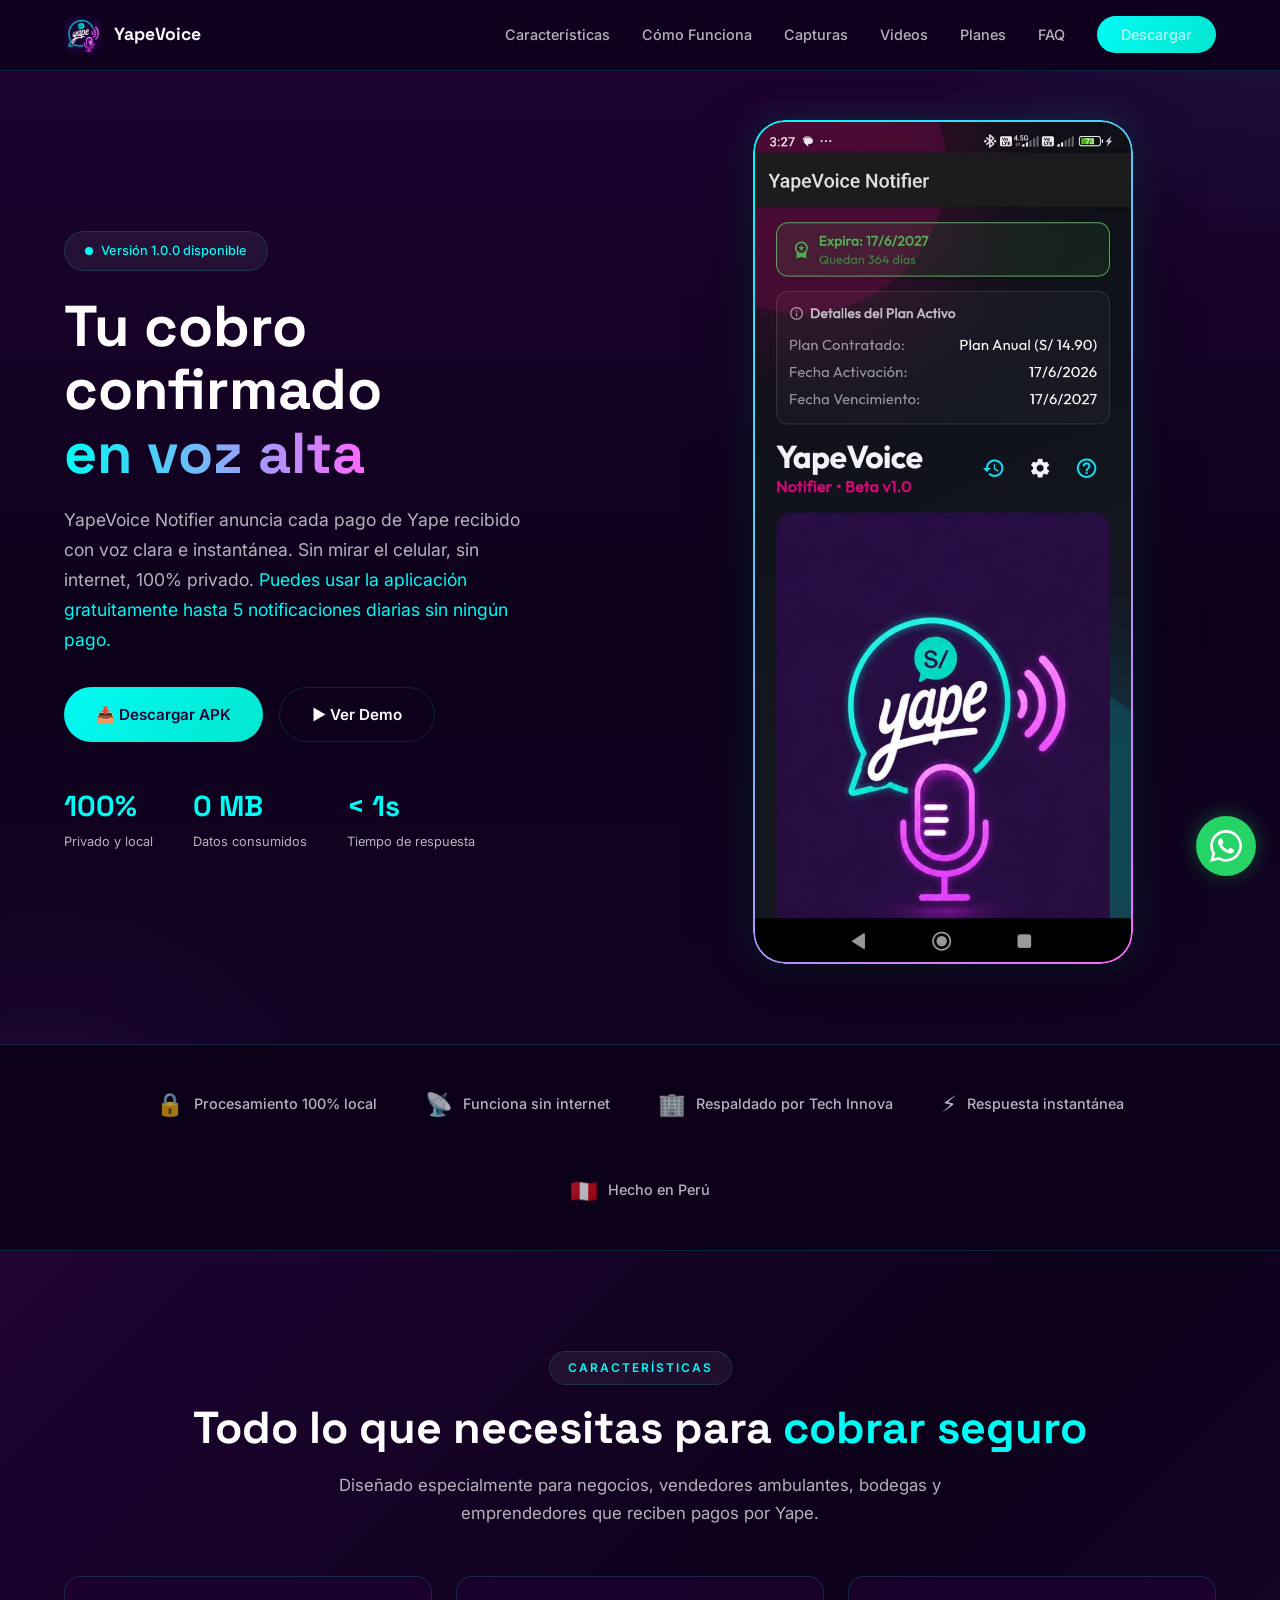
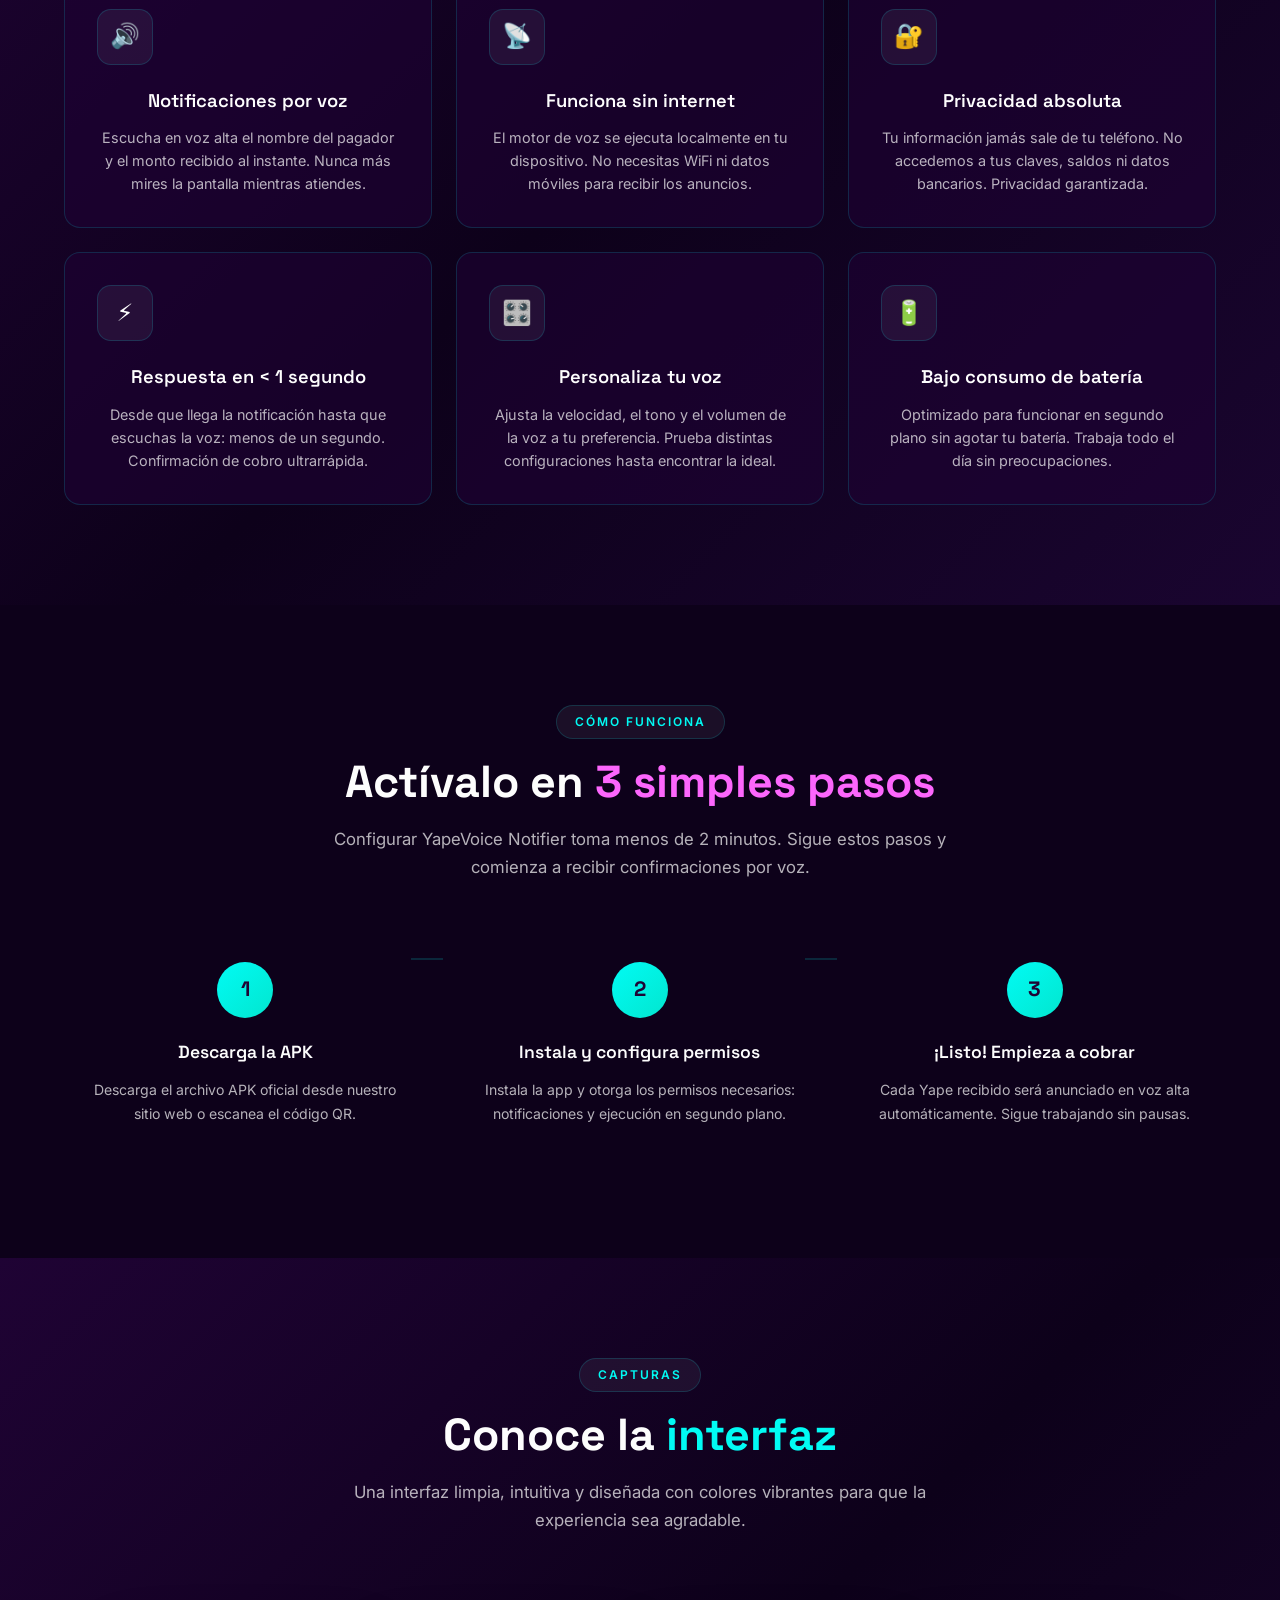
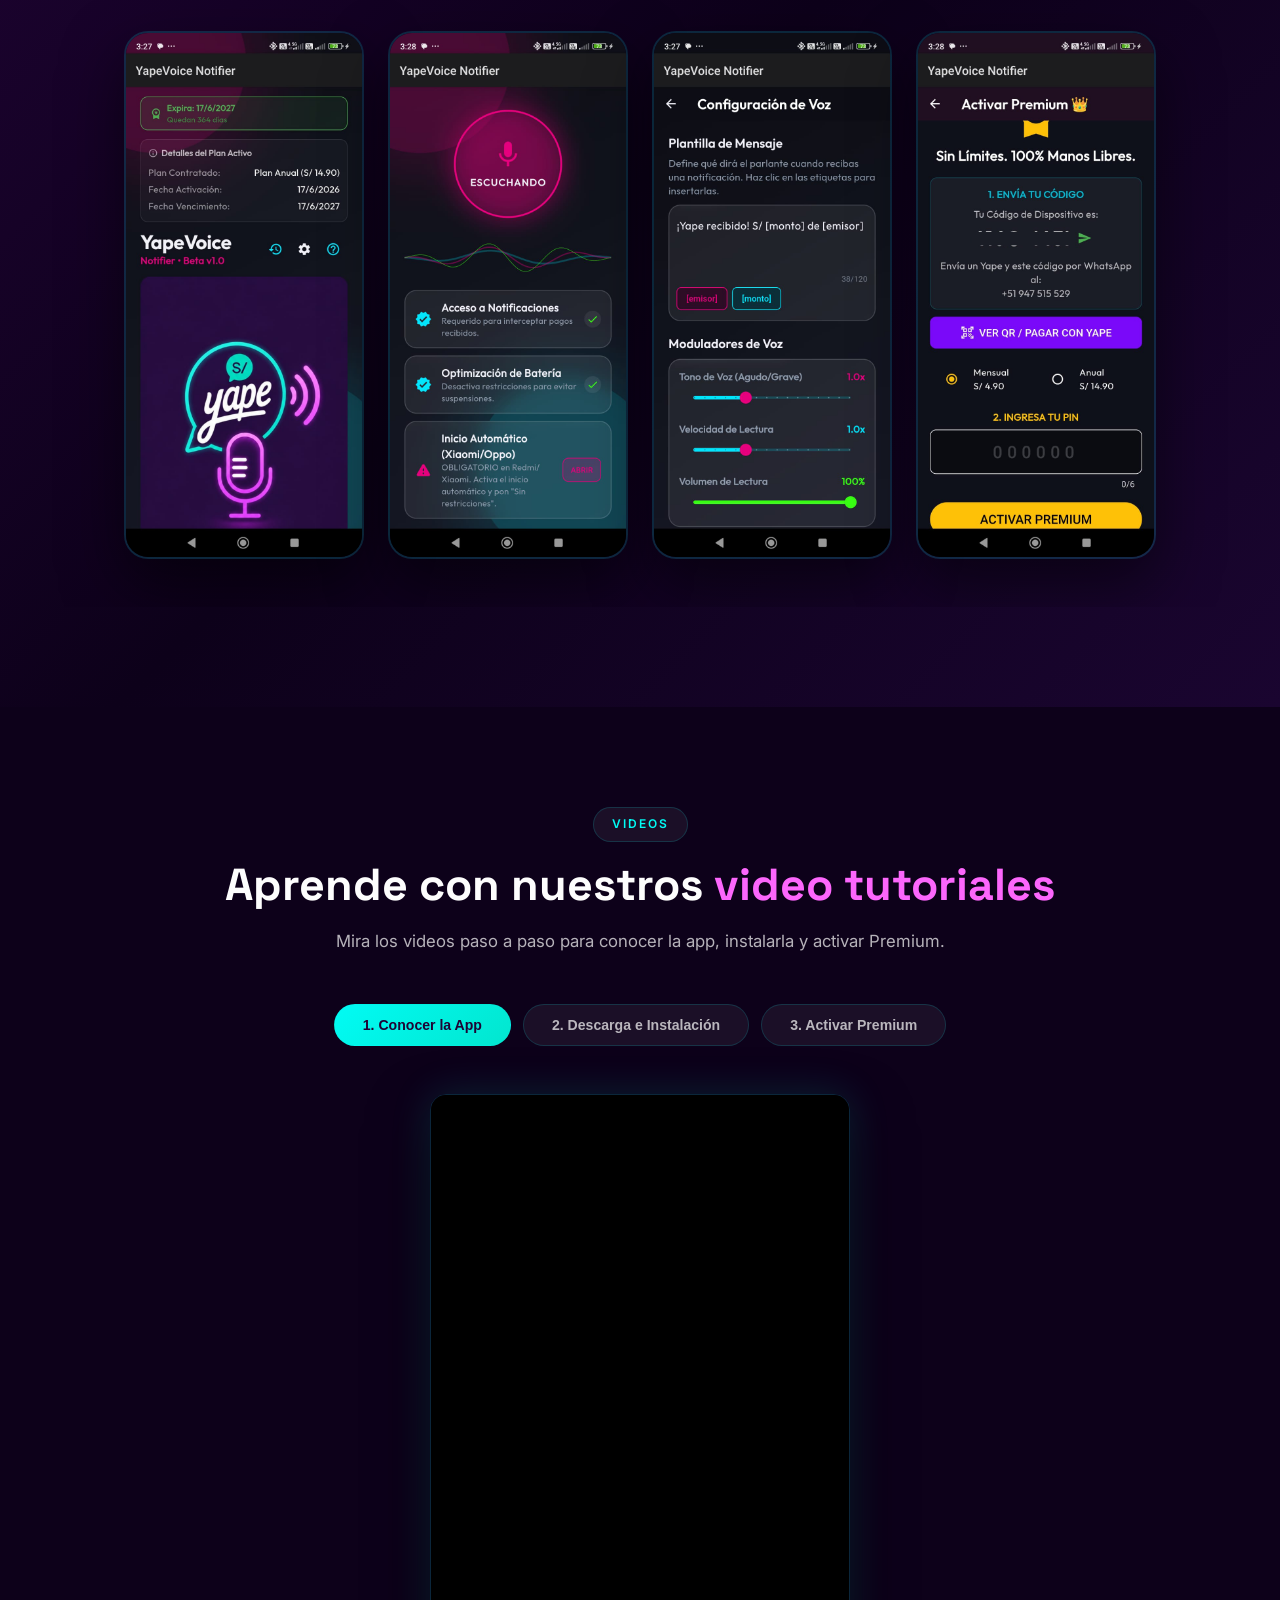
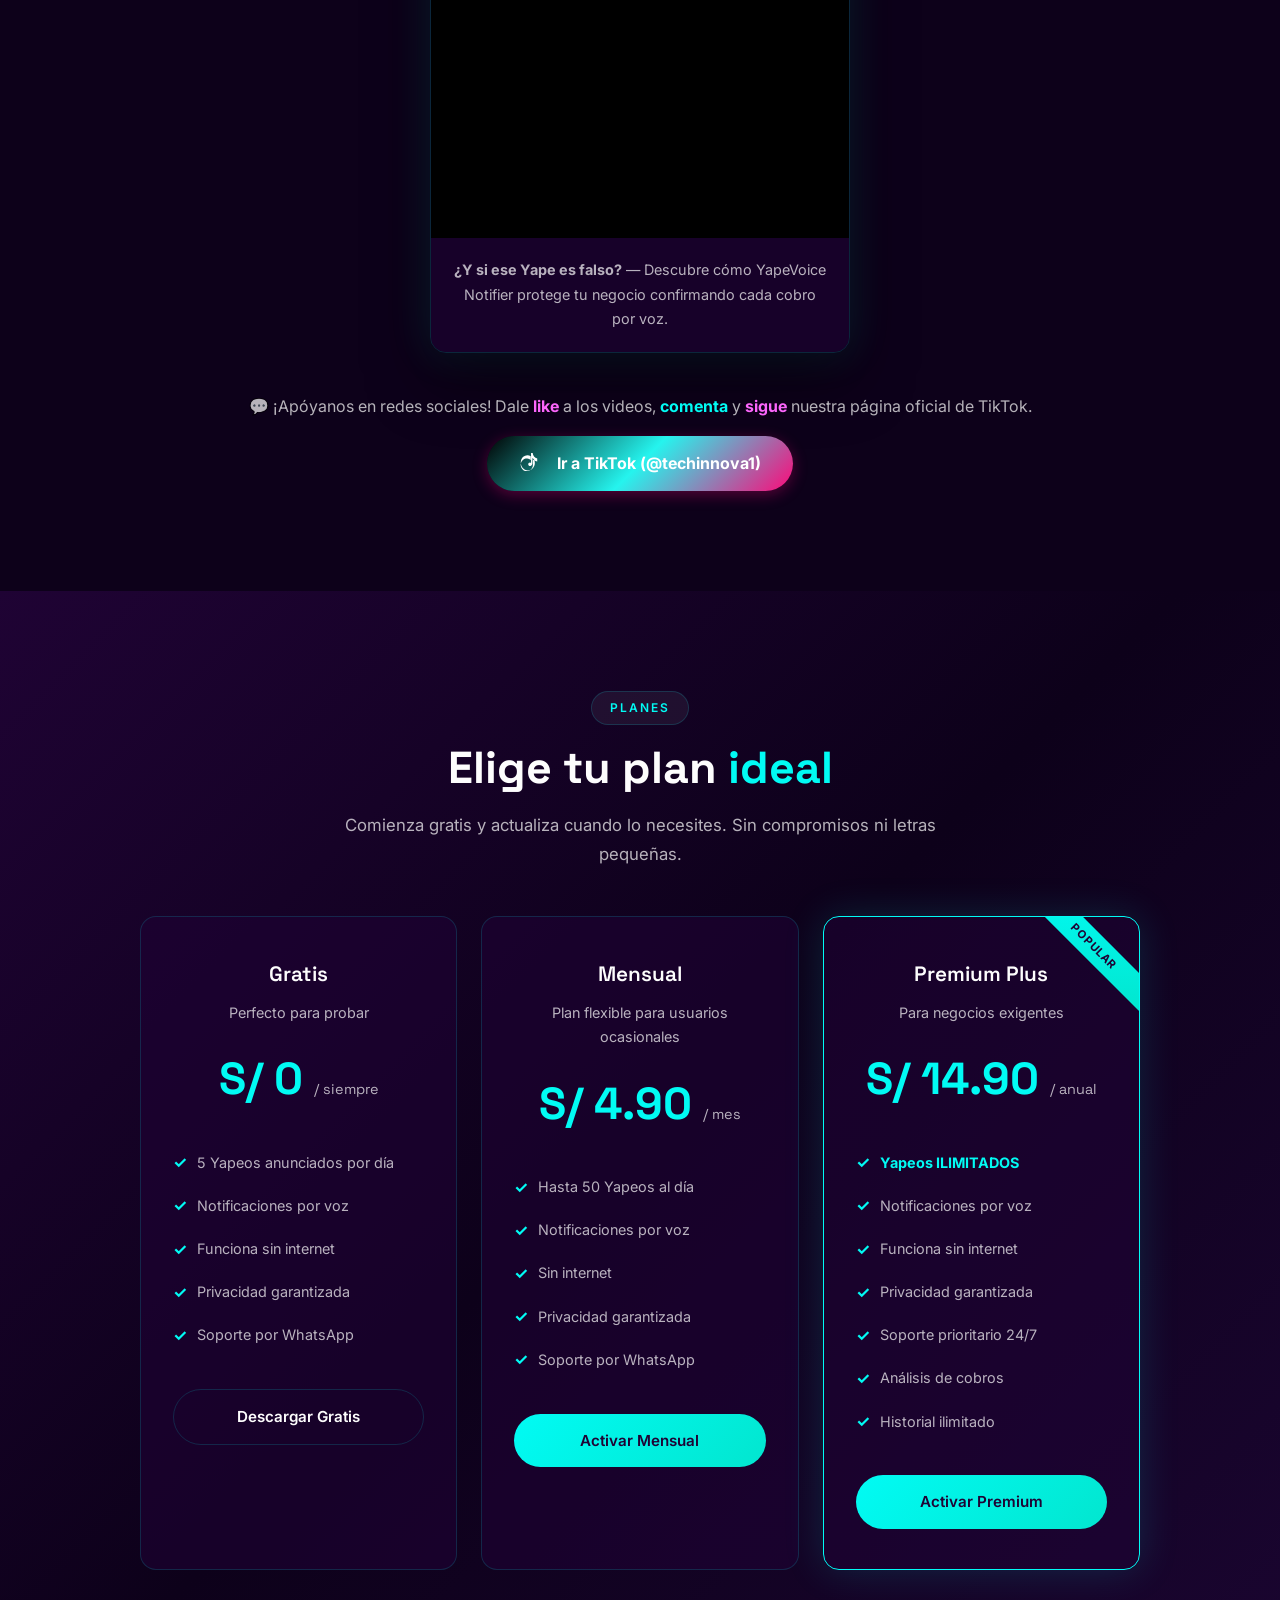
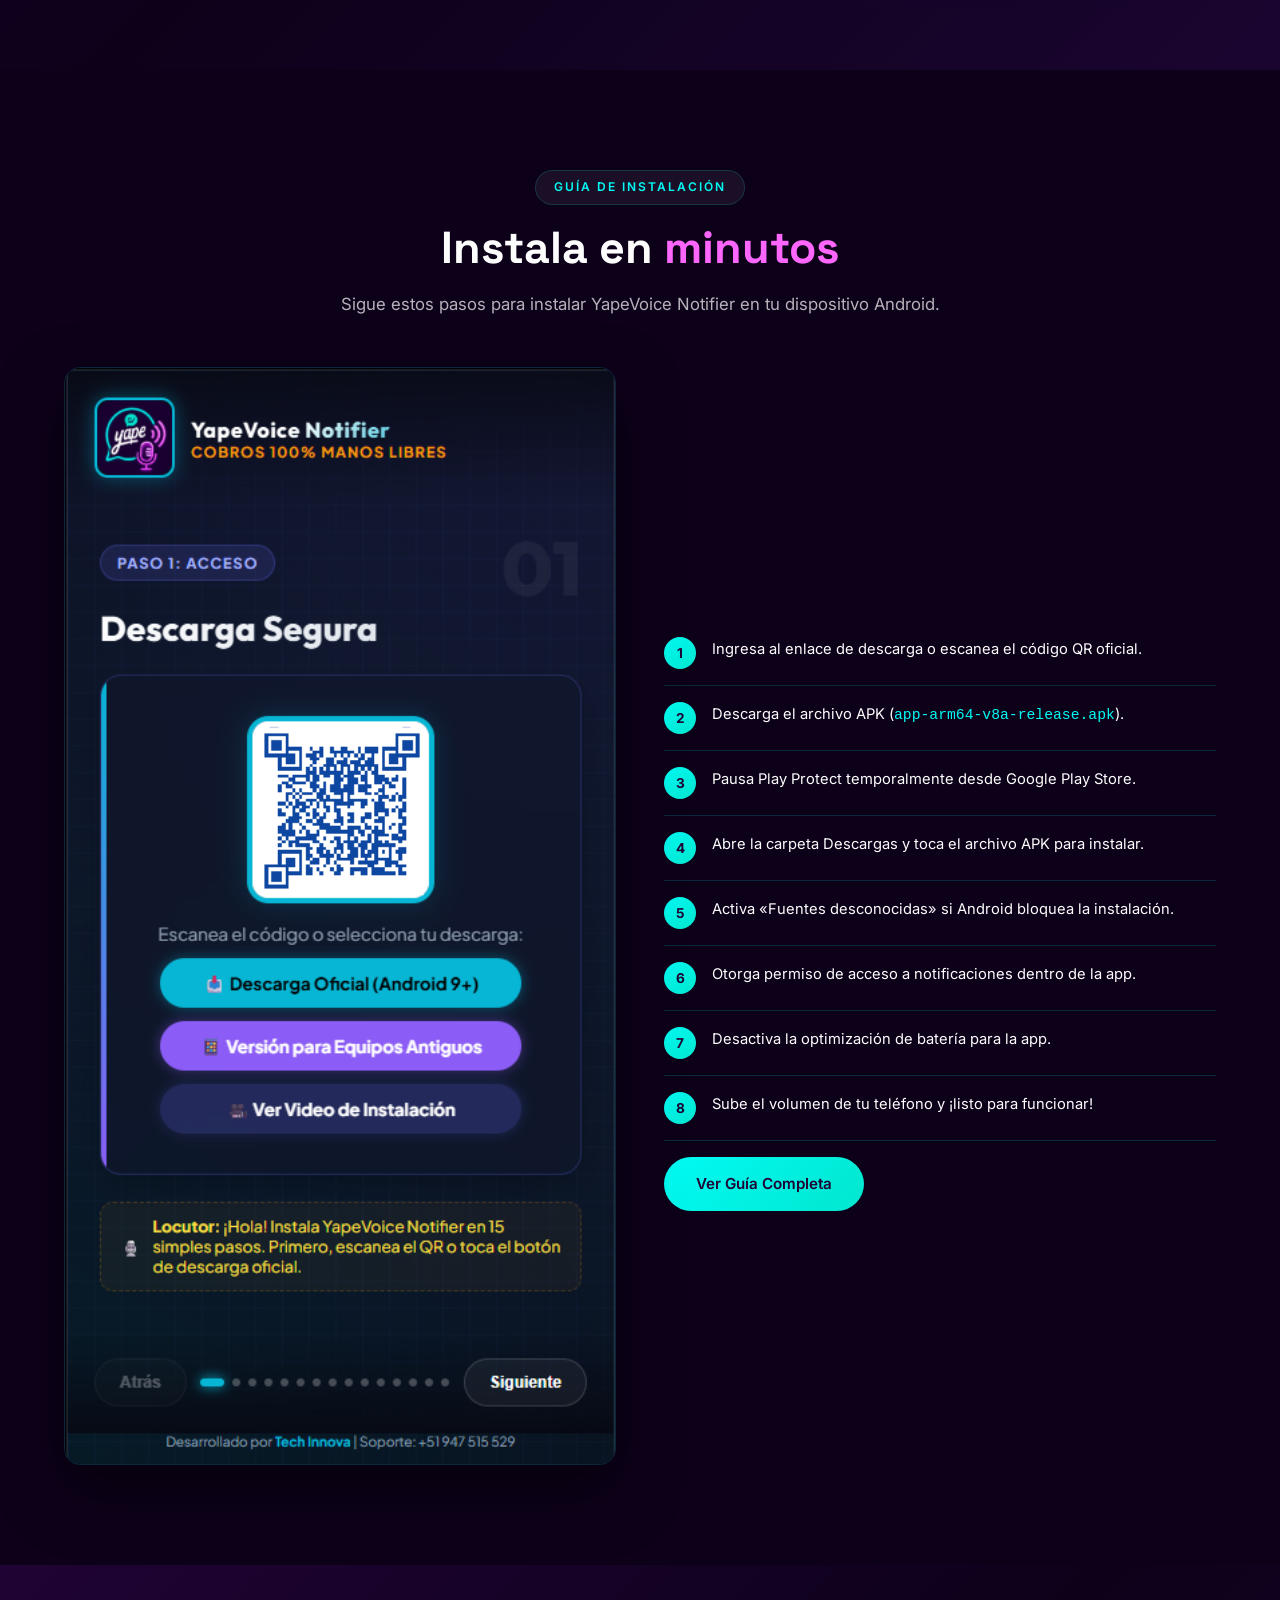
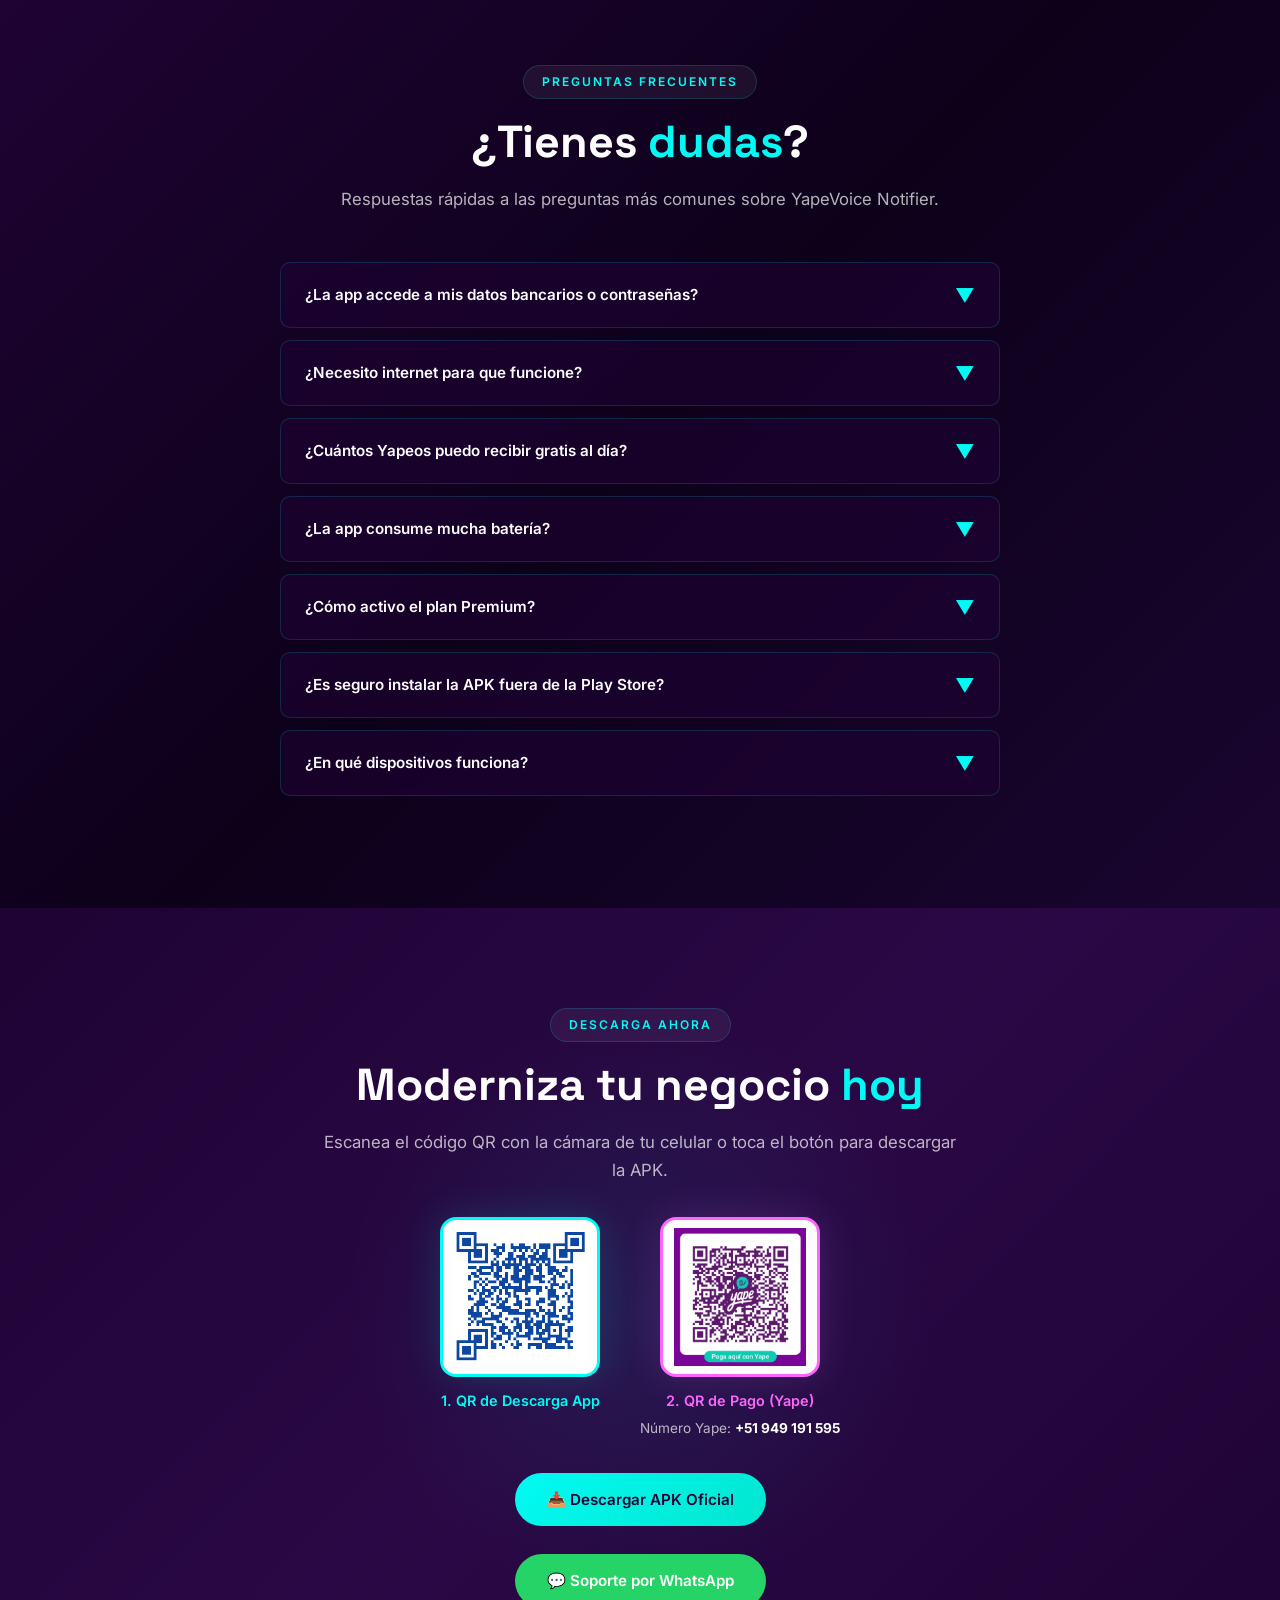
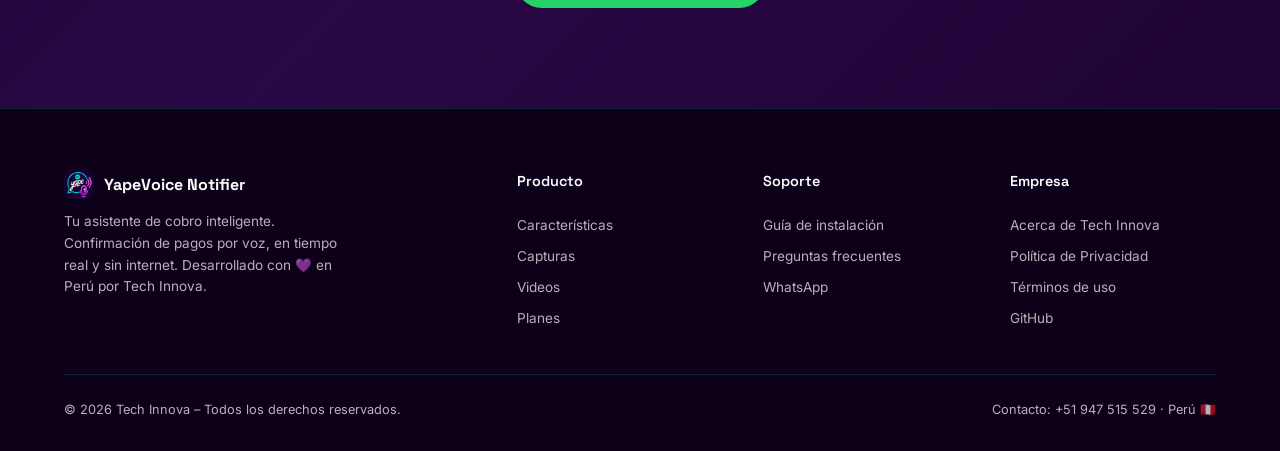
==== index.html @ ea793fe3 "Add files via upload" ====
<!DOCTYPE html>
<html lang="es">
<head>
    <meta charset="UTF-8">
    <meta name="viewport" content="width=device-width, initial-scale=1.0">
    <title>YapeVoice Notifier – Tu asistente de cobro inteligente | Tech Innova</title>
    <meta name="description" content="YapeVoice Notifier avisa cada pago recibido por Yape en voz alta y en tiempo real. Sin internet, 100% privado. Descarga la app ahora.">
    <meta name="keywords" content="YapeVoice, Yape, notificador, pagos, voz, cobro, negocio, Perú, Tech Innova">
    <meta name="author" content="Tech Innova">

    <!-- Open Graph -->
    <meta property="og:title" content="YapeVoice Notifier – Cobros confirmados por voz">
    <meta property="og:description" content="Escucha cada pago de Yape en voz alta. Sin internet, privado y seguro.">
    <meta property="og:image" content="assets/cover.png">
    <meta property="og:type" content="website">
    <meta property="og:url" content="https://techinnovareg-lgtm.github.io/YapeVoice-app/">

    <!-- Twitter Card -->
    <meta name="twitter:card" content="summary_large_image">
    <meta name="twitter:title" content="YapeVoice Notifier">
    <meta name="twitter:description" content="Escucha cada pago de Yape en voz alta.">
    <meta name="twitter:image" content="assets/cover.png">

    <!-- Favicon -->
    <link rel="icon" type="image/png" href="assets/logo.png">

    <!-- Google Fonts -->
    <link rel="preconnect" href="https://fonts.googleapis.com">
    <link rel="preconnect" href="https://fonts.gstatic.com" crossorigin>
    <link href="https://fonts.googleapis.com/css2?family=Inter:wght@300;400;500;600;700;800;900&family=Space+Grotesk:wght@400;500;600;700&display=swap" rel="stylesheet">

    <style>
        /* ══════════════════════════════════════════════════════════════
           DESIGN SYSTEM – YapeVoice Notifier Landing
           Palette: #1f0334 · #01fbf4 · #fc66fc · #02e6cf · #fdfdfd
           ══════════════════════════════════════════════════════════════ */
        *,*::before,*::after{box-sizing:border-box;margin:0;padding:0}

        :root {
            --deep-purple: #1f0334;
            --cyan: #01fbf4;
            --magenta: #fc66fc;
            --teal: #02e6cf;
            --white: #fdfdfd;
            --dark-surface: #0d011a;
            --card-bg: rgba(31, 3, 52, 0.6);
            --glass: rgba(255,255,255,0.06);
            --glass-border: rgba(1,251,244,0.15);
            --text-secondary: rgba(253,253,253,0.7);
            --gradient-main: linear-gradient(135deg, #1f0334 0%, #0d011a 50%, #1a0530 100%);
            --gradient-accent: linear-gradient(135deg, #01fbf4, #02e6cf);
            --gradient-magenta: linear-gradient(135deg, #fc66fc, #d44edb);
            --gradient-hero: linear-gradient(180deg, #1f0334 0%, #0d011a 60%, #130225 100%);
            --radius: 16px;
            --radius-sm: 10px;
            --radius-xs: 6px;
            --shadow-xl: 0 25px 60px rgba(0,0,0,0.5);
            --shadow-glow-cyan: 0 0 40px rgba(1,251,244,0.15);
            --shadow-glow-magenta: 0 0 40px rgba(252,102,252,0.15);
            --transition: 0.35s cubic-bezier(0.4, 0, 0.2, 1);
        }

        html{scroll-behavior:smooth;font-size:16px}
        body{
            font-family:'Inter',system-ui,-apple-system,sans-serif;
            background:var(--deep-purple);
            color:var(--white);
            line-height:1.7;
            overflow-x:hidden;
            -webkit-font-smoothing:antialiased;
        }

        /* ── Utilities ─────────────────────────────────────────────── */
        .container{max-width:1200px;margin:0 auto;padding:0 24px}
        .section-badge{
            display:inline-block;font-size:0.75rem;font-weight:600;
            text-transform:uppercase;letter-spacing:2px;
            padding:6px 18px;border-radius:100px;
            background:var(--glass);border:1px solid var(--glass-border);
            color:var(--cyan);margin-bottom:16px;
        }
        .section-title{
            font-family:'Space Grotesk',sans-serif;
            font-size:clamp(1.8rem,4vw,2.8rem);font-weight:700;
            line-height:1.2;margin-bottom:16px;
        }
        .section-subtitle{
            font-size:1.05rem;color:var(--text-secondary);
            max-width:640px;margin:0 auto 48px;line-height:1.7;
        }
        .highlight-cyan{color:var(--cyan)}
        .highlight-magenta{color:var(--magenta)}
        .text-center{text-align:center}

        /* ── Animations ────────────────────────────────────────────── */
        @keyframes float{0%,100%{transform:translateY(0)}50%{transform:translateY(-12px)}}
        @keyframes pulse-glow{0%,100%{box-shadow:0 0 20px rgba(1,251,244,0.2)}50%{box-shadow:0 0 40px rgba(1,251,244,0.4)}}
        @keyframes gradient-shift{0%{background-position:0% 50%}50%{background-position:100% 50%}100%{background-position:0% 50%}}
        @keyframes fade-up{from{opacity:0;transform:translateY(30px)}to{opacity:1;transform:translateY(0)}}
        @keyframes slide-in-left{from{opacity:0;transform:translateX(-40px)}to{opacity:1;transform:translateX(0)}}
        @keyframes slide-in-right{from{opacity:0;transform:translateX(40px)}to{opacity:1;transform:translateX(0)}}
        @keyframes scale-in{from{opacity:0;transform:scale(0.9)}to{opacity:1;transform:scale(1)}}
        @keyframes shimmer{0%{background-position:-200% 0}100%{background-position:200% 0}}

        .animate-on-scroll{opacity:0;transform:translateY(30px);transition:opacity 0.7s ease,transform 0.7s ease}
        .animate-on-scroll.visible{opacity:1;transform:translateY(0)}

        /* ── Navigation ────────────────────────────────────────────── */
        .navbar{
            position:fixed;top:0;left:0;right:0;z-index:1000;
            padding:16px 0;
            background:rgba(13,1,26,0.85);
            backdrop-filter:blur(20px);-webkit-backdrop-filter:blur(20px);
            border-bottom:1px solid var(--glass-border);
            transition:var(--transition);
        }
        .navbar.scrolled{padding:10px 0;background:rgba(13,1,26,0.95)}
        .navbar .container{display:flex;align-items:center;justify-content:space-between}
        .nav-brand{display:flex;align-items:center;gap:12px;text-decoration:none;color:var(--white)}
        .nav-brand img{width:38px;height:38px;border-radius:10px}
        .nav-brand span{font-family:'Space Grotesk',sans-serif;font-weight:700;font-size:1.1rem}
        .nav-links{display:flex;gap:32px;align-items:center;list-style:none}
        .nav-links a{
            color:var(--text-secondary);text-decoration:none;font-size:0.9rem;font-weight:500;
            transition:var(--transition);position:relative;
        }
        .nav-links a::after{
            content:'';position:absolute;bottom:-4px;left:0;width:0;height:2px;
            background:var(--gradient-accent);transition:var(--transition);border-radius:2px;
        }
        .nav-links a:hover{color:var(--white)}
        .nav-links a:hover::after{width:100%}
        .nav-cta{
            padding:10px 24px;border-radius:100px;font-size:0.85rem;font-weight:600;
            text-decoration:none;color:var(--deep-purple);
            background:var(--gradient-accent);
            transition:var(--transition);border:none;cursor:pointer;
        }
        .nav-cta:hover{transform:translateY(-2px);box-shadow:var(--shadow-glow-cyan)}

        /* Mobile nav */
        .nav-toggle{display:none;background:none;border:none;color:var(--white);cursor:pointer;font-size:1.5rem;padding:4px}
        @media(max-width:768px){
            .nav-links{
                display:none;flex-direction:column;position:absolute;
                top:100%;left:0;right:0;background:rgba(13,1,26,0.98);
                padding:24px;gap:20px;border-bottom:1px solid var(--glass-border);
            }
            .nav-links.active{display:flex}
            .nav-toggle{display:block}
        }

        /* ── HERO ──────────────────────────────────────────────────── */
        .hero{
            min-height:100vh;display:flex;align-items:center;
            padding:120px 0 80px;
            background:var(--gradient-hero);
            position:relative;overflow:hidden;
        }
        .hero::before{
            content:'';position:absolute;top:-50%;right:-30%;
            width:800px;height:800px;border-radius:50%;
            background:radial-gradient(circle,rgba(1,251,244,0.08) 0%,transparent 70%);
            pointer-events:none;
        }
        .hero::after{
            content:'';position:absolute;bottom:-40%;left:-20%;
            width:600px;height:600px;border-radius:50%;
            background:radial-gradient(circle,rgba(252,102,252,0.06) 0%,transparent 70%);
            pointer-events:none;
        }
        .hero .container{display:grid;grid-template-columns:1fr 1fr;gap:60px;align-items:center;position:relative;z-index:1}
        .hero-content{animation:slide-in-left 0.8s ease forwards}
        .hero-badge{
            display:inline-flex;align-items:center;gap:8px;
            padding:8px 20px;border-radius:100px;
            background:var(--glass);border:1px solid var(--glass-border);
            font-size:0.8rem;font-weight:500;color:var(--cyan);margin-bottom:24px;
        }
        .hero-badge .dot{width:8px;height:8px;border-radius:50%;background:var(--cyan);animation:pulse-glow 2s infinite}
        .hero h1{
            font-family:'Space Grotesk',sans-serif;
            font-size:clamp(2.2rem,5vw,3.6rem);font-weight:800;line-height:1.1;margin-bottom:20px;
        }
        .hero h1 .gradient-text{
            background:linear-gradient(90deg,var(--cyan),var(--magenta),var(--cyan));
            background-size:200% auto;
            -webkit-background-clip:text;-webkit-text-fill-color:transparent;
            background-clip:text;
            animation:gradient-shift 4s linear infinite;
        }
        .hero-desc{font-size:1.1rem;color:var(--text-secondary);margin-bottom:32px;max-width:480px}
        .hero-actions{display:flex;gap:16px;flex-wrap:wrap;margin-bottom:40px}

        .btn-primary{
            display:inline-flex;align-items:center;gap:10px;
            padding:14px 32px;border-radius:100px;font-size:0.95rem;font-weight:600;
            text-decoration:none;color:var(--deep-purple);
            background:var(--gradient-accent);
            transition:var(--transition);border:none;cursor:pointer;
        }
        .btn-primary:hover{transform:translateY(-3px);box-shadow:var(--shadow-glow-cyan)}
        .btn-secondary{
            display:inline-flex;align-items:center;gap:10px;
            padding:14px 32px;border-radius:100px;font-size:0.95rem;font-weight:600;
            text-decoration:none;color:var(--white);
            background:transparent;border:1px solid var(--glass-border);
            transition:var(--transition);cursor:pointer;
        }
        .btn-secondary:hover{background:var(--glass);border-color:var(--cyan);transform:translateY(-3px)}

        .hero-stats{display:flex;gap:40px}
        .stat{text-align:left}
        .stat-number{font-family:'Space Grotesk',sans-serif;font-size:1.8rem;font-weight:700;color:var(--cyan)}
        .stat-label{font-size:0.8rem;color:var(--text-secondary)}

        .hero-visual{position:relative;animation:slide-in-right 0.8s ease forwards}
        .hero-phone{
            width:100%;max-width:380px;margin:0 auto;position:relative;
            border-radius:32px;overflow:hidden;
            box-shadow:var(--shadow-xl),var(--shadow-glow-cyan);
            animation:float 6s ease-in-out infinite;
        }
        .hero-phone img{width:100%;display:block;border-radius:32px}
        .hero-phone::before{
            content:'';position:absolute;inset:0;
            border-radius:32px;padding:2px;
            background:linear-gradient(135deg,var(--cyan),var(--magenta));
            -webkit-mask:linear-gradient(#fff 0 0) content-box,linear-gradient(#fff 0 0);
            mask:linear-gradient(#fff 0 0) content-box,linear-gradient(#fff 0 0);
            -webkit-mask-composite:xor;mask-composite:exclude;
        }

        @media(max-width:768px){
            .hero .container{grid-template-columns:1fr;text-align:center}
            .hero-desc{margin:0 auto 32px}
            .hero-actions{justify-content:center}
            .hero-stats{justify-content:center}
            .hero-phone{max-width:260px}
        }

        /* ── TRUST BAR ─────────────────────────────────────────────── */
        .trust-bar{
            padding:40px 0;
            background:var(--dark-surface);
            border-top:1px solid var(--glass-border);border-bottom:1px solid var(--glass-border);
        }
        .trust-items{display:flex;justify-content:center;gap:48px;flex-wrap:wrap;align-items:center}
        .trust-item{display:flex;align-items:center;gap:10px;color:var(--text-secondary);font-size:0.9rem;font-weight:500}
        .trust-icon{font-size:1.4rem}

        /* ── FEATURES ──────────────────────────────────────────────── */
        .features{padding:100px 0;background:var(--gradient-main)}
        .features-grid{display:grid;grid-template-columns:repeat(auto-fit,minmax(280px,1fr));gap:24px;margin-top:48px}
        .feature-card{
            background:var(--card-bg);
            border:1px solid var(--glass-border);
            border-radius:var(--radius);padding:32px;
            transition:var(--transition);position:relative;overflow:hidden;
        }
        .feature-card::before{
            content:'';position:absolute;top:0;left:0;right:0;height:3px;
            background:var(--gradient-accent);opacity:0;transition:var(--transition);
        }
        .feature-card:hover{transform:translateY(-6px);border-color:rgba(1,251,244,0.3)}
        .feature-card:hover::before{opacity:1}
        .feature-icon{
            width:56px;height:56px;border-radius:14px;
            display:flex;align-items:center;justify-content:center;
            font-size:1.5rem;margin-bottom:20px;
            background:var(--glass);border:1px solid var(--glass-border);
        }
        .feature-card h3{font-family:'Space Grotesk',sans-serif;font-size:1.15rem;font-weight:600;margin-bottom:10px}
        .feature-card p{font-size:0.9rem;color:var(--text-secondary);line-height:1.6}

        /* ── HOW IT WORKS ──────────────────────────────────────────── */
        .how-it-works{padding:100px 0;background:var(--dark-surface)}
        .steps-grid{display:grid;grid-template-columns:repeat(auto-fit,minmax(250px,1fr));gap:32px;margin-top:48px}
        .step-card{text-align:center;padding:32px 24px;position:relative}
        .step-number{
            width:56px;height:56px;border-radius:50%;margin:0 auto 20px;
            display:flex;align-items:center;justify-content:center;
            font-family:'Space Grotesk',sans-serif;font-size:1.3rem;font-weight:700;
            background:var(--gradient-accent);color:var(--deep-purple);
        }
        .step-card h3{font-family:'Space Grotesk',sans-serif;font-size:1.1rem;font-weight:600;margin-bottom:10px}
        .step-card p{font-size:0.88rem;color:var(--text-secondary)}
        .step-connector{
            display:none;position:absolute;top:28px;right:-16px;
            width:32px;height:2px;background:var(--glass-border);
        }
        @media(min-width:769px){.step-connector{display:block}}

        /* ── SCREENSHOTS ───────────────────────────────────────────── */
        .screenshots{padding:100px 0;background:var(--gradient-main);overflow:hidden}
        .screenshots-scroll{
            display:flex;gap:24px;padding:48px 24px;
            overflow-x:auto;scroll-snap-type:x mandatory;
            -webkit-overflow-scrolling:touch;
            scrollbar-width:none;
        }
        .screenshots-scroll::-webkit-scrollbar{display:none}
        .screenshot-item{
            flex:0 0 auto;width:240px;scroll-snap-align:center;
            border-radius:24px;overflow:hidden;
            border:2px solid var(--glass-border);
            transition:var(--transition);
            box-shadow:var(--shadow-xl);
        }
        .screenshot-item:hover{transform:scale(1.05);border-color:var(--cyan)}
        .screenshot-item img{width:100%;display:block}

        /* ── VIDEO SECTION ─────────────────────────────────────────── */
        .videos{padding:100px 0;background:var(--dark-surface)}
        .video-tabs{display:flex;gap:12px;justify-content:center;flex-wrap:wrap;margin-bottom:48px}
        .video-tab{
            padding:12px 28px;border-radius:100px;font-size:0.88rem;font-weight:600;
            background:var(--glass);border:1px solid var(--glass-border);
            color:var(--text-secondary);cursor:pointer;transition:var(--transition);
        }
        .video-tab.active,.video-tab:hover{background:var(--gradient-accent);color:var(--deep-purple);border-color:transparent}
        .video-container{
            max-width:420px;width:100%;margin:0 auto;border-radius:var(--radius);overflow:hidden;
            border:1px solid var(--glass-border);
            box-shadow:var(--shadow-xl),var(--shadow-glow-cyan);
        }
        .video-wrapper{position:relative;padding-bottom:177.78%;height:0;background:#000;overflow:hidden}
        .video-wrapper video,.video-wrapper iframe{position:absolute;top:0;left:0;width:100%;height:100%;border:0;display:block}
        .video-panel{display:none}
        .video-panel.active{display:block}
        .video-caption{text-align:center;padding:20px;background:var(--card-bg);font-size:0.9rem;color:var(--text-secondary)}

        /* ── PRICING ───────────────────────────────────────────────── */
        .pricing{padding:100px 0;background:var(--gradient-main)}
        .pricing-grid{display:grid;grid-template-columns:repeat(auto-fit,minmax(300px,1fr));gap:24px;max-width:800px;margin:0 auto}
        .price-card{
            background:var(--card-bg);border:1px solid var(--glass-border);
            border-radius:var(--radius);padding:40px 32px;text-align:center;
            transition:var(--transition);position:relative;overflow:hidden;
        }
        .price-card.featured{border-color:var(--cyan);box-shadow:var(--shadow-glow-cyan)}
        .price-card.featured::before{
            content:'POPULAR';position:absolute;top:16px;right:-32px;
            padding:4px 48px;font-size:0.7rem;font-weight:700;letter-spacing:1px;
            background:var(--gradient-accent);color:var(--deep-purple);
            transform:rotate(45deg);
        }
        .price-card:hover{transform:translateY(-6px)}
        .price-card h3{font-family:'Space Grotesk',sans-serif;font-size:1.3rem;font-weight:600;margin-bottom:8px}
        .price-tag{font-family:'Space Grotesk',sans-serif;font-size:2.8rem;font-weight:800;color:var(--cyan);margin:16px 0}
        .price-tag small{font-size:0.9rem;font-weight:400;color:var(--text-secondary)}
        .price-features{list-style:none;text-align:left;margin:24px 0 32px}
        .price-features li{padding:8px 0;font-size:0.9rem;color:var(--text-secondary);display:flex;align-items:center;gap:10px}
        .price-features li::before{content:'✓';color:var(--cyan);font-weight:700;font-size:1rem}

        /* ── INSTALLATION GUIDE ────────────────────────────────────── */
        .install-guide{padding:100px 0;background:var(--dark-surface)}
        .guide-content{display:grid;grid-template-columns:1fr 1fr;gap:48px;align-items:center;margin-top:48px}
        .guide-image{
            border-radius:var(--radius);overflow:hidden;
            border:1px solid var(--glass-border);box-shadow:var(--shadow-xl);
        }
        .guide-image img{width:100%;display:block}
        .guide-steps{list-style:none}
        .guide-steps li{
            padding:16px 0;border-bottom:1px solid var(--glass-border);
            display:flex;gap:16px;align-items:flex-start;font-size:0.92rem;
        }
        .guide-step-num{
            flex:0 0 auto;width:32px;height:32px;border-radius:50%;
            display:flex;align-items:center;justify-content:center;
            background:var(--gradient-accent);color:var(--deep-purple);
            font-weight:700;font-size:0.85rem;
        }
        @media(max-width:768px){.guide-content{grid-template-columns:1fr}}

        /* ── FAQ ────────────────────────────────────────────────────── */
        .faq{padding:100px 0;background:var(--gradient-main)}
        .faq-list{max-width:720px;margin:48px auto 0}
        .faq-item{
            border:1px solid var(--glass-border);border-radius:var(--radius-sm);
            margin-bottom:12px;overflow:hidden;background:var(--card-bg);
        }
        .faq-question{
            width:100%;padding:20px 24px;display:flex;justify-content:space-between;
            align-items:center;background:transparent;border:none;
            color:var(--white);font-size:0.95rem;font-weight:600;cursor:pointer;
            text-align:left;font-family:'Inter',sans-serif;transition:var(--transition);
        }
        .faq-question:hover{color:var(--cyan)}
        .faq-arrow{transition:var(--transition);color:var(--cyan);font-size:1.2rem}
        .faq-item.open .faq-arrow{transform:rotate(180deg)}
        .faq-answer{
            max-height:0;overflow:hidden;transition:max-height 0.4s ease;
            padding:0 24px;
        }
        .faq-item.open .faq-answer{max-height:300px;padding:0 24px 20px}
        .faq-answer p{font-size:0.9rem;color:var(--text-secondary);line-height:1.7}

        /* ── CTA BANNER ────────────────────────────────────────────── */
        .cta-banner{
            padding:100px 0;
            background:linear-gradient(135deg,#1f0334 0%,#2a0845 50%,#1f0334 100%);
            position:relative;overflow:hidden;
        }
        .cta-banner::before{
            content:'';position:absolute;top:50%;left:50%;
            width:600px;height:600px;border-radius:50%;
            transform:translate(-50%,-50%);
            background:radial-gradient(circle,rgba(1,251,244,0.08),transparent 70%);
            pointer-events:none;
        }
        .cta-inner{position:relative;z-index:1;text-align:center}
        .cta-qr{
            width:160px;height:160px;border-radius:var(--radius);
            border:3px solid var(--cyan);margin:32px auto;
            overflow:hidden;box-shadow:var(--shadow-glow-cyan);
            background:var(--white);padding:8px;
        }
        .cta-qr img{width:100%;height:100%;object-fit:contain}
        .cta-whatsapp{
            display:inline-flex;align-items:center;gap:10px;
            padding:14px 32px;border-radius:100px;font-size:0.95rem;font-weight:600;
            text-decoration:none;color:var(--white);
            background:#25D366;transition:var(--transition);margin-top:16px;
        }
        .cta-whatsapp:hover{transform:translateY(-3px);box-shadow:0 0 30px rgba(37,211,102,0.3)}

        /* ── FOOTER ────────────────────────────────────────────────── */
        .footer{padding:60px 0 30px;background:var(--dark-surface);border-top:1px solid var(--glass-border)}
        .footer-grid{display:grid;grid-template-columns:2fr 1fr 1fr 1fr;gap:40px;margin-bottom:40px}
        .footer-brand p{font-size:0.85rem;color:var(--text-secondary);margin-top:12px;max-width:300px;line-height:1.6}
        .footer-col h4{
            font-family:'Space Grotesk',sans-serif;font-size:0.9rem;font-weight:600;
            margin-bottom:16px;color:var(--white);
        }
        .footer-col a{
            display:block;font-size:0.85rem;color:var(--text-secondary);
            text-decoration:none;padding:4px 0;transition:var(--transition);
        }
        .footer-col a:hover{color:var(--cyan)}
        .footer-bottom{
            padding-top:24px;border-top:1px solid var(--glass-border);
            display:flex;justify-content:space-between;align-items:center;flex-wrap:wrap;gap:12px;
        }
        .footer-bottom p{font-size:0.8rem;color:var(--text-secondary)}
        .footer-logo{display:flex;align-items:center;gap:10px}
        .footer-logo img{width:30px;height:30px;border-radius:8px}
        .footer-logo span{font-family:'Space Grotesk',sans-serif;font-weight:700;font-size:1rem}
        @media(max-width:768px){.footer-grid{grid-template-columns:1fr 1fr;gap:24px}.footer-bottom{flex-direction:column;text-align:center}}

        /* ── Scrollbar ─────────────────────────────────────────────── */
        ::-webkit-scrollbar{width:6px}
        ::-webkit-scrollbar-track{background:var(--dark-surface)}
        ::-webkit-scrollbar-thumb{background:var(--glass-border);border-radius:3px}
        ::-webkit-scrollbar-thumb:hover{background:var(--cyan)}

        /* ── Screenshots scroll container ────────────────────────────────────── */
        .screenshots-scroll {
            display: flex;
            justify-content: center;
            flex-wrap: wrap;
            gap: 24px;
            padding: 48px 24px;
        }
        @media(max-width: 768px) {
            .screenshots-scroll {
                justify-content: flex-start;
                overflow-x: auto;
                flex-wrap: nowrap;
                scroll-snap-type: x mandatory;
                padding-bottom: 16px;
            }
        }
        .screenshot-item {
            flex: 0 1 240px;
            scroll-snap-align: start;
            border-radius: 24px;
            overflow: hidden;
            border: 2px solid var(--glass-border);
            transition: var(--transition);
            box-shadow: var(--shadow-xl);
        }
        .screenshot-item:hover {
            transform: scale(1.05);
            border-color: var(--cyan);
        }
        .screenshot-item img {
            width: 100%;
            display: block;
        }

        /* ── Adjusted Pricing Grid ────────────────────────────────────────── */
        .pricing-grid {
            display: grid;
            grid-template-columns: repeat(auto-fit, minmax(260px, 1fr));
            gap: 24px;
            max-width: 1000px;
            margin: 0 auto;
        }

        /* ── Floating WhatsApp Button ─────────────────────────────────────── */
        .whatsapp-float {
            position: fixed;
            bottom: 24px;
            right: 24px;
            width: 60px;
            height: 60px;
            background-color: #25D366;
            color: white;
            border-radius: 50%;
            display: flex;
            align-items: center;
            justify-content: center;
            box-shadow: 0 4px 10px rgba(0,0,0,0.3), 0 0 20px rgba(37,211,102,0.4);
            z-index: 9999;
            transition: var(--transition);
            text-decoration: none;
        }
        .whatsapp-float:hover {
            transform: scale(1.1) translateY(-5px);
            box-shadow: 0 6px 15px rgba(0,0,0,0.4), 0 0 30px rgba(37,211,102,0.6);
        }
        .whatsapp-float svg {
            width: 32px;
            height: 32px;
            fill: currentColor;
        }
    </style>
</head>
<body>

<!-- ═══════════════════════════════════════════════════════════════
     NAVIGATION
     ═══════════════════════════════════════════════════════════════ -->
<nav class="navbar" id="navbar">
    <div class="container">
        <a href="#" class="nav-brand">
            <img src="assets/logo.png" alt="YapeVoice">
            <span>YapeVoice</span>
        </a>
        <button class="nav-toggle" id="navToggle" aria-label="Menú">☰</button>
        <ul class="nav-links" id="navLinks">
            <li><a href="#features">Características</a></li>
            <li><a href="#como-funciona">Cómo Funciona</a></li>
            <li><a href="#screenshots">Capturas</a></li>
            <li><a href="#videos">Videos</a></li>
            <li><a href="#planes">Planes</a></li>
            <li><a href="#faq">FAQ</a></li>
            <li><a href="#descargar" class="nav-cta">Descargar</a></li>
        </ul>
    </div>
</nav>

<!-- ═══════════════════════════════════════════════════════════════
     HERO
     ═══════════════════════════════════════════════════════════════ -->
<section class="hero" id="inicio">
    <div class="container">
        <div class="hero-content">
            <div class="hero-badge">
                <span class="dot"></span>
                Versión 1.0.0 disponible
            </div>
            <h1>
                Tu cobro confirmado<br>
                <span class="gradient-text">en voz alta</span>
            </h1>
            <p class="hero-desc">YapeVoice Notifier anuncia cada pago de Yape recibido con voz clara e instantánea. Sin mirar el celular, sin internet, 100% privado. <span class="highlight-cyan">Puedes usar la aplicación gratuitamente hasta 5 notificaciones diarias sin ningún pago.</span></p>
            </p>
            <div class="hero-actions">
                <a href="#descargar" class="btn-primary">
                    📥 Descargar APK
                </a>
                <a href="#videos" class="btn-secondary">
                    ▶ Ver Demo
                </a>
            </div>
            <div class="hero-stats">
                <div class="stat">
                    <div class="stat-number">100%</div>
                    <div class="stat-label">Privado y local</div>
                </div>
                <div class="stat">
                    <div class="stat-number">0 MB</div>
                    <div class="stat-label">Datos consumidos</div>
                </div>
                <div class="stat">
                    <div class="stat-number">< 1s</div>
                    <div class="stat-label">Tiempo de respuesta</div>
                </div>
            </div>
        </div>
        <div class="hero-visual">
            <div class="hero-phone">
                <img src="assets/Screen_1.jpeg" alt="YapeVoice Notifier pantalla principal">
            </div>
        </div>
    </div>
</section>

<!-- ═══════════════════════════════════════════════════════════════
     TRUST BAR
     ═══════════════════════════════════════════════════════════════ -->
<section class="trust-bar">
    <div class="container">
        <div class="trust-items">
            <div class="trust-item"><span class="trust-icon">🔒</span> Procesamiento 100% local</div>
            <div class="trust-item"><span class="trust-icon">📡</span> Funciona sin internet</div>
            <div class="trust-item"><span class="trust-icon">🏢</span> Respaldado por Tech Innova</div>
            <div class="trust-item"><span class="trust-icon">⚡</span> Respuesta instantánea</div>
            <div class="trust-item"><span class="trust-icon">🇵🇪</span> Hecho en Perú</div>
        </div>
    </div>
</section>

<!-- ═══════════════════════════════════════════════════════════════
     FEATURES
     ═══════════════════════════════════════════════════════════════ -->
<section class="features" id="features">
    <div class="container text-center">
        <span class="section-badge">Características</span>
        <h2 class="section-title">Todo lo que necesitas para <span class="highlight-cyan">cobrar seguro</span></h2>
        <p class="section-subtitle">Diseñado especialmente para negocios, vendedores ambulantes, bodegas y emprendedores que reciben pagos por Yape.</p>
        <div class="features-grid">
            <div class="feature-card animate-on-scroll">
                <div class="feature-icon">🔊</div>
                <h3>Notificaciones por voz</h3>
                <p>Escucha en voz alta el nombre del pagador y el monto recibido al instante. Nunca más mires la pantalla mientras atiendes.</p>
            </div>
            <div class="feature-card animate-on-scroll">
                <div class="feature-icon">📡</div>
                <h3>Funciona sin internet</h3>
                <p>El motor de voz se ejecuta localmente en tu dispositivo. No necesitas WiFi ni datos móviles para recibir los anuncios.</p>
            </div>
            <div class="feature-card animate-on-scroll">
                <div class="feature-icon">🔐</div>
                <h3>Privacidad absoluta</h3>
                <p>Tu información jamás sale de tu teléfono. No accedemos a tus claves, saldos ni datos bancarios. Privacidad garantizada.</p>
            </div>
            <div class="feature-card animate-on-scroll">
                <div class="feature-icon">⚡</div>
                <h3>Respuesta en < 1 segundo</h3>
                <p>Desde que llega la notificación hasta que escuchas la voz: menos de un segundo. Confirmación de cobro ultrarrápida.</p>
            </div>
            <div class="feature-card animate-on-scroll">
                <div class="feature-icon">🎛️</div>
                <h3>Personaliza tu voz</h3>
                <p>Ajusta la velocidad, el tono y el volumen de la voz a tu preferencia. Prueba distintas configuraciones hasta encontrar la ideal.</p>
            </div>
            <div class="feature-card animate-on-scroll">
                <div class="feature-icon">🔋</div>
                <h3>Bajo consumo de batería</h3>
                <p>Optimizado para funcionar en segundo plano sin agotar tu batería. Trabaja todo el día sin preocupaciones.</p>
            </div>
        </div>
    </div>
</section>

<!-- ═══════════════════════════════════════════════════════════════
     HOW IT WORKS
     ═══════════════════════════════════════════════════════════════ -->
<section class="how-it-works" id="como-funciona">
    <div class="container text-center">
        <span class="section-badge">Cómo funciona</span>
        <h2 class="section-title">Actívalo en <span class="highlight-magenta">3 simples pasos</span></h2>
        <p class="section-subtitle">Configurar YapeVoice Notifier toma menos de 2 minutos. Sigue estos pasos y comienza a recibir confirmaciones por voz.</p>
        <div class="steps-grid">
            <div class="step-card animate-on-scroll">
                <div class="step-number">1</div>
                <h3>Descarga la APK</h3>
                <p>Descarga el archivo APK oficial desde nuestro sitio web o escanea el código QR.</p>
                <span class="step-connector"></span>
            </div>
            <div class="step-card animate-on-scroll">
                <div class="step-number">2</div>
                <h3>Instala y configura permisos</h3>
                <p>Instala la app y otorga los permisos necesarios: notificaciones y ejecución en segundo plano.</p>
                <span class="step-connector"></span>
            </div>
            <div class="step-card animate-on-scroll">
                <div class="step-number">3</div>
                <h3>¡Listo! Empieza a cobrar</h3>
                <p>Cada Yape recibido será anunciado en voz alta automáticamente. Sigue trabajando sin pausas.</p>
            </div>
        </div>
    </div>
</section>

<!-- ═══════════════════════════════════════════════════════════════
     SCREENSHOTS
     ═══════════════════════════════════════════════════════════════ -->
<section class="screenshots" id="screenshots">
    <div class="container text-center">
        <span class="section-badge">Capturas</span>
        <h2 class="section-title">Conoce la <span class="highlight-cyan">interfaz</span></h2>
        <p class="section-subtitle">Una interfaz limpia, intuitiva y diseñada con colores vibrantes para que la experiencia sea agradable.</p>
    </div>
    <div class="screenshots-scroll">
        <div class="screenshot-item"><img src="assets/Screen_1.jpeg" alt="Pantalla principal"></div>
        <div class="screenshot-item"><img src="assets/Screen_2.jpeg" alt="Configuración de voz"></div>
        <div class="screenshot-item"><img src="assets/Screen_3.jpeg" alt="Historial de pagos"></div>
        <div class="screenshot-item"><img src="assets/Screen_4.jpeg" alt="Vista general de la app"></div>
        
    </div>
</section>

<!-- ═══════════════════════════════════════════════════════════════
     VIDEOS
     ═══════════════════════════════════════════════════════════════ -->
<section class="videos" id="videos">
    <div class="container text-center">
        <span class="section-badge">Videos</span>
        <h2 class="section-title">Aprende con nuestros <span class="highlight-magenta">video tutoriales</span></h2>
        <p class="section-subtitle">Mira los videos paso a paso para conocer la app, instalarla y activar Premium.</p>

        <div class="video-tabs">
            <button class="video-tab active" data-tab="tab-conocer">1. Conocer la App</button>
            <button class="video-tab" data-tab="tab-instalar">2. Descarga e Instalación</button>
            <button class="video-tab" data-tab="tab-premium">3. Activar Premium</button>
        </div>

        <!-- Tab 1: Conocer la app -->
        <div class="video-panel active" id="tab-conocer">
            <div class="video-container">
                <div class="video-wrapper">
                    <iframe src="https://www.tiktok.com/embed/v2/7652808041980513556" allowfullscreen></iframe>
                </div>
                <div class="video-caption">
                    <strong>¿Y si ese Yape es falso?</strong> — Descubre cómo YapeVoice Notifier protege tu negocio confirmando cada cobro por voz.
                </div>
            </div>
        </div>

        <!-- Tab 2: Descarga e instalación -->
        <div class="video-panel" id="tab-instalar">
            <div class="video-container">
                <div class="video-wrapper">
                    <iframe src="https://www.tiktok.com/embed/v2/7652589096015006996" allowfullscreen></iframe>
                </div>
                <div class="video-caption">
                    <strong>Guía de instalación paso a paso</strong> — Sigue las instrucciones de la imagen o contáctanos por WhatsApp para asistencia personalizada.
                </div>
            </div>
        </div>

        <!-- Tab 3: Activar Premium -->
        <div class="video-panel" id="tab-premium">
            <div class="video-container">
                <div class="video-wrapper">
                    <iframe src="https://www.tiktok.com/embed/v2/7652589684891176212" allowfullscreen></iframe>
                </div>
                <div class="video-caption">
                    <strong>Activa Premium en segundos</strong> — Envía tu código por WhatsApp y recibe tu PIN al instante.
                </div>
            </div>
        </div>

        <!-- TikTok Call to Action -->
        <div style="margin-top: 40px; text-align: center;" class="animate-on-scroll">
            <p style="font-size: 1rem; color: var(--text-secondary); margin-bottom: 16px;">
                💬 ¡Apóyanos en redes sociales! Dale <strong style="color: var(--magenta)">like</strong> a los videos, <strong style="color: var(--cyan)">comenta</strong> y <strong style="color: var(--magenta)">sigue</strong> nuestra página oficial de TikTok.
            </p>
            <a href="https://www.tiktok.com/@techinnova1?_r=1&_t=ZS-97JZbLUQGyT" target="_blank" rel="noopener noreferrer" style="display: inline-flex; align-items: center; gap: 10px; padding: 14px 32px; border-radius: 100px; font-size: 1rem; font-weight: 700; text-decoration: none; color: #fff; background: linear-gradient(135deg, #010101 0%, #25F4EE 50%, #FE0979 100%); transition: var(--transition); box-shadow: 0 4px 15px rgba(254,9,121,0.3); border: none; cursor: pointer;">
                <svg viewBox="0 0 24 24" style="width: 20px; height: 20px; fill: currentColor; margin-right: 8px;">
                    <path d="M12.525.02c1.31-.02 2.61-.01 3.91-.02.08 1.53.63 3.02 1.59 4.23.99 1.15 2.35 1.93 3.85 2.23V10.2c-1.39-.06-2.73-.55-3.83-1.42-.5-.4-.93-.88-1.29-1.43v6.36c.02 1.63-.4 3.24-1.23 4.63-.82 1.34-2.07 2.37-3.53 2.92-1.46.54-3.07.61-4.57.19-1.5-.42-2.82-1.37-3.72-2.7C2.26 16.7 1.83 14.85 2.1 13c.27-1.85 1.22-3.52 2.67-4.68 1.45-1.15 3.3-1.74 5.15-1.63 1.54.08 3.02.69 4.19 1.7v-4.6c-1.28-.6-2.7-1.02-4.14-.99C6.35 2.89 3.22 5.56 2.37 9.17 1.52 12.78 2.76 16.64 5.5 19c2.74 2.36 6.83 2.87 10.1.26 3.27-2.61 4.34-7.1 2.65-10.9-.06-.15-.14-.3-.21-.45-.48-.82-1.16-1.5-1.95-2.01v6.78c0 .24-.04.48-.12.7-.35.98-1.12 1.75-2.1 2.1-.22.08-.46.12-.7.12-.55 0-1.08-.22-1.47-.61-.39-.39-.61-.92-.61-1.47 0-.55.22-1.08.61-1.47.39-.39.92-.61 1.47-.61.24 0 .48.04.7.12.22.08.42.21.58.37v-9.5c.01-1.31-.01-2.61-.01-3.92z"/>
                </svg>
                Ir a TikTok (@techinnova1)
            </a>
        </div>
    </div>
</section>

<!-- ═══════════════════════════════════════════════════════════════
     PRICING
     ═══════════════════════════════════════════════════════════════ -->
<section class="pricing" id="planes">
    <div class="container text-center">
        <span class="section-badge">Planes</span>
        <h2 class="section-title">Elige tu plan <span class="highlight-cyan">ideal</span></h2>
        <p class="section-subtitle">Comienza gratis y actualiza cuando lo necesites. Sin compromisos ni letras pequeñas.</p>

        <div class="pricing-grid">
            <div class="price-card animate-on-scroll">
                <h3>Gratis</h3>
                <p style="color:var(--text-secondary);font-size:0.9rem">Perfecto para probar</p>
                <div class="price-tag">S/ 0 <small>/ siempre</small></div>
                <ul class="price-features">
                    <li>5 Yapeos anunciados por día</li>
                    <li>Notificaciones por voz</li>
                    <li>Funciona sin internet</li>
                    <li>Privacidad garantizada</li>
                    <li>Soporte por WhatsApp</li>
                </ul>
                <a href="#descargar" class="btn-secondary" style="width:100%;justify-content:center">Descargar Gratis</a>
            </div>
            <div class="price-card animate-on-scroll">
                <h3>Mensual</h3>
                <p style="color:var(--text-secondary);font-size:0.9rem">Plan flexible para usuarios ocasionales</p>
                <div class="price-tag">S/ 4.90 <small>/ mes</small></div>
                <ul class="price-features">
                    <li>Hasta 50 Yapeos al día</li>
                    <li>Notificaciones por voz</li>
                    <li>Sin internet</li>
                    <li>Privacidad garantizada</li>
                    <li>Soporte por WhatsApp</li>
                </ul>
                <a href="https://wa.me/51947515529?text=Quiero%20mi%20plan%20mensual%20de%20YapeVoice" target="_blank" class="btn-primary" style="width:100%;justify-content:center">Activar Mensual</a>
            </div>
            <div class="price-card featured animate-on-scroll">
                <h3>Premium Plus</h3>
                <p style="color:var(--text-secondary);font-size:0.9rem">Para negocios exigentes</p>
                <div class="price-tag">S/ 14.90 <small>/ anual</small></div>
                <ul class="price-features">
                    <li><strong style="color:var(--cyan)">Yapeos ILIMITADOS</strong></li>
                    <li>Notificaciones por voz</li>
                    <li>Funciona sin internet</li>
                    <li>Privacidad garantizada</li>
                    <li>Soporte prioritario 24/7</li>
                    <li>Análisis de cobros</li>
                    <li>Historial ilimitado</li>
                </ul>
                <a href="https://wa.me/51947515529?text=Hola%2C%20quiero%20activar%20mi%20plan%20Premium%20Plus%20de%20YapeVoice" target="_blank" class="btn-primary" style="width:100%;justify-content:center">Activar Premium</a>
            </div>
        </div>
    </div>
</section>

<!-- ═══════════════════════════════════════════════════════════════
     INSTALLATION GUIDE
     ═══════════════════════════════════════════════════════════════ -->
<section class="install-guide" id="guia">
    <div class="container">
        <div class="text-center">
            <span class="section-badge">Guía de Instalación</span>
            <h2 class="section-title">Instala en <span class="highlight-magenta">minutos</span></h2>
            <p class="section-subtitle">Sigue estos pasos para instalar YapeVoice Notifier en tu dispositivo Android.</p>
        </div>
        <div class="guide-content">
            <div class="guide-image animate-on-scroll">
                <img src="assets/Captura guia.png" alt="Guía de instalación paso a paso">
            </div>
            <div>
                <ol class="guide-steps">
                    <li><span class="guide-step-num">1</span><span>Ingresa al enlace de descarga o escanea el código QR oficial.</span></li>
                    <li><span class="guide-step-num">2</span><span>Descarga el archivo APK (<code style="color:var(--cyan)">app-arm64-v8a-release.apk</code>).</span></li>
                    <li><span class="guide-step-num">3</span><span>Pausa Play Protect temporalmente desde Google Play Store.</span></li>
                    <li><span class="guide-step-num">4</span><span>Abre la carpeta Descargas y toca el archivo APK para instalar.</span></li>
                    <li><span class="guide-step-num">5</span><span>Activa «Fuentes desconocidas» si Android bloquea la instalación.</span></li>
                    <li><span class="guide-step-num">6</span><span>Otorga permiso de acceso a notificaciones dentro de la app.</span></li>
                    <li><span class="guide-step-num">7</span><span>Desactiva la optimización de batería para la app.</span></li>
                    <li><span class="guide-step-num">8</span><span>Sube el volumen de tu teléfono y ¡listo para funcionar!</span></li>
                </ol>
                <a href="https://techinnovareg-lgtm.github.io/YapeVoice-app/" class="btn-primary" style="margin-top: 16px; display: inline-block;">Ver Guía Completa</a>
            </div>
        </div>
    </div>
</section>

<!-- Floating WhatsApp Button -->
<a href="https://wa.me/51947515529" class="whatsapp-float" target="_blank" rel="noopener noreferrer" aria-label="Chat on WhatsApp">
    <svg viewBox="0 0 24 24">
        <path d="M17.472 14.382c-.297-.149-1.758-.867-2.03-.967-.273-.099-.471-.148-.67.15-.197.297-.767.966-.94 1.164-.173.199-.347.223-.644.075-.297-.15-1.255-.463-2.39-1.475-.883-.788-1.48-1.761-1.653-2.059-.173-.297-.018-.458.13-.606.134-.133.298-.347.446-.52.149-.174.198-.298.298-.497.099-.198.05-.371-.025-.52-.075-.149-.669-1.612-.916-2.207-.242-.579-.487-.5-.669-.51-.173-.008-.371-.01-.57-.01-.198 0-.52.074-.792.372-.272.297-1.04 1.016-1.04 2.479 0 1.462 1.065 2.875 1.213 3.074.149.198 2.096 3.2 5.077 4.487.709.306 1.262.489 1.694.625.712.227 1.36.195 1.871.118.571-.085 1.758-.719 2.006-1.413.248-.694.248-1.289.173-1.413-.074-.124-.272-.198-.57-.347m-5.421 7.403h-.004a9.87 9.87 0 01-5.031-1.378l-.361-.214-3.741.982.998-3.648-.235-.374a9.86 9.86 0 01-1.51-5.26c.001-5.45 4.436-9.884 9.888-9.884 2.64 0 5.122 1.03 6.988 2.898a9.825 9.825 0 012.893 6.994c-.003 5.45-4.437 9.884-9.885 9.884m8.413-18.297A11.815 11.815 0 0012.05 0C5.495 0 .16 5.335.157 11.892c0 2.096.547 4.142 1.588 5.945L0 24l6.335-1.662c1.746.953 3.71 1.455 5.703 1.456h.004c6.554 0 11.89-5.335 11.893-11.893a11.821 11.821 0 00-3.48-8.413z" fill="#FFF"/>
    </svg>
</a>

<!-- ═══════════════════════════════════════════════════════════════
     FAQ
     ═══════════════════════════════════════════════════════════════ -->
<section class="faq" id="faq">
    <div class="container text-center">
        <span class="section-badge">Preguntas Frecuentes</span>
        <h2 class="section-title">¿Tienes <span class="highlight-cyan">dudas</span>?</h2>
        <p class="section-subtitle">Respuestas rápidas a las preguntas más comunes sobre YapeVoice Notifier.</p>

        <div class="faq-list">
            <div class="faq-item">
                <button class="faq-question">¿La app accede a mis datos bancarios o contraseñas? <span class="faq-arrow">▼</span></button>
                <div class="faq-answer"><p><strong>No.</strong> YapeVoice Notifier solo lee las notificaciones de Yape para extraer el nombre y monto. Nunca accede a tu cuenta bancaria, claves, saldos ni información financiera.</p></div>
            </div>
            <div class="faq-item">
                <button class="faq-question">¿Necesito internet para que funcione? <span class="faq-arrow">▼</span></button>
                <div class="faq-answer"><p><strong>No.</strong> El motor de voz funciona al 100% de forma local en tu dispositivo. No necesitas WiFi ni datos móviles para escuchar los anuncios de cobro.</p></div>
            </div>
            <div class="faq-item">
                <button class="faq-question">¿Cuántos Yapeos puedo recibir gratis al día? <span class="faq-arrow">▼</span></button>
                <div class="faq-answer"><p>Con el plan gratuito puedes recibir <strong>5 anuncios por voz al día</strong>. Con el plan Premium Plus (S/ 14.90/año), los anuncios son <strong>ilimitados</strong>.</p></div>
            </div>
            <div class="faq-item">
                <button class="faq-question">¿La app consume mucha batería? <span class="faq-arrow">▼</span></button>
                <div class="faq-answer"><p><strong>No.</strong> La app está optimizada para un consumo mínimo de batería. Funciona en segundo plano de manera eficiente para que puedas trabajar todo el día sin preocupaciones.</p></div>
            </div>
            <div class="faq-item">
                <button class="faq-question">¿Cómo activo el plan Premium? <span class="faq-arrow">▼</span></button>
                <div class="faq-answer"><p>Abre la app, toca «Activar Premium», copia tu código de dispositivo y envíalo por WhatsApp al <strong>+51 947 515 529</strong>. Te responderemos con un PIN de 6 dígitos para activar tu plan al instante.</p></div>
            </div>
            <div class="faq-item">
                <button class="faq-question">¿Es seguro instalar la APK fuera de la Play Store? <span class="faq-arrow">▼</span></button>
                <div class="faq-answer"><p>Sí. La APK es firmada y distribuida oficialmente por <strong>Tech Innova</strong>, empresa peruana con trayectoria en desarrollo de software. Puedes verificar la integridad del archivo mediante el hash proporcionado en la página de descarga.</p></div>
            </div>
            <div class="faq-item">
                <button class="faq-question">¿En qué dispositivos funciona? <span class="faq-arrow">▼</span></button>
                <div class="faq-answer"><p>YapeVoice Notifier es compatible con cualquier dispositivo <strong>Android 8.0 (Oreo) o superior</strong>. Compatible con Samsung, Xiaomi, Huawei, Motorola, Realme y más.</p></div>
            </div>
        </div>
    </div>
</section>

<!-- ═══════════════════════════════════════════════════════════════
     CTA / DOWNLOAD
     ═══════════════════════════════════════════════════════════════ -->
<section class="cta-banner" id="descargar">
    <div class="cta-inner">
        <span class="section-badge">Descarga ahora</span>
        <h2 class="section-title">Moderniza tu negocio <span class="highlight-cyan">hoy</span></h2>
        <p class="section-subtitle" style="margin-bottom:24px">Escanea el código QR con la cámara de tu celular o toca el botón para descargar la APK.</p>
        <div style="display: flex; justify-content: center; gap: 40px; flex-wrap: wrap; margin: 32px auto;">
            <!-- QR Descarga -->
            <div>
                <div class="cta-qr" style="margin: 0 auto 12px;">
                    <img src="assets/qr_download.png" alt="QR para descargar YapeVoice Notifier">
                </div>
                <p style="font-size: 0.9rem; color: var(--cyan); font-weight: 600;">1. QR de Descarga App</p>
            </div>
            <!-- QR Pago -->
            <div>
                <div class="cta-qr" style="margin: 0 auto 12px; border-color: var(--magenta); box-shadow: var(--shadow-glow-magenta);">
                    <img src="assets/QR_Pago_plan.png" alt="QR de Pago Yape para Planes">
                </div>
                <p style="font-size: 0.9rem; color: var(--magenta); font-weight: 600;">2. QR de Pago (Yape)</p>
                <p style="font-size: 0.85rem; color: var(--text-secondary); margin-top: 4px;">Número Yape: <strong style="color: var(--white)">+51 949 191 595</strong></p>
            </div>
        </div>
        <div style="display:flex;flex-direction:column;align-items:center;gap:12px">
            <a href="https://techinnovareg-lgtm.github.io/YapeVoice-app/" target="_blank" class="btn-primary">📥 Descargar APK Oficial</a>
            <a href="https://wa.me/51947515529?text=Hola%2C%20necesito%20ayuda%20para%20instalar%20YapeVoice%20Notifier" target="_blank" class="cta-whatsapp">💬 Soporte por WhatsApp</a>
        </div>
    </div>
</section>

<!-- ═══════════════════════════════════════════════════════════════
     FOOTER
     ═══════════════════════════════════════════════════════════════ -->
<footer class="footer">
    <div class="container">
        <div class="footer-grid">
            <div class="footer-brand">
                <div class="footer-logo">
                    <img src="assets/logo.png" alt="YapeVoice">
                    <span>YapeVoice Notifier</span>
                </div>
                <p>Tu asistente de cobro inteligente. Confirmación de pagos por voz, en tiempo real y sin internet. Desarrollado con 💜 en Perú por Tech Innova.</p>
            </div>
            <div class="footer-col">
                <h4>Producto</h4>
                <a href="#features">Características</a>
                <a href="#screenshots">Capturas</a>
                <a href="#videos">Videos</a>
                <a href="#planes">Planes</a>
            </div>
            <div class="footer-col">
                <h4>Soporte</h4>
                <a href="#guia">Guía de instalación</a>
                <a href="#faq">Preguntas frecuentes</a>
                <a href="https://wa.me/51947515529" target="_blank">WhatsApp</a>
            </div>
            <div class="footer-col">
                <h4>Empresa</h4>
                <a href="#">Acerca de Tech Innova</a>
                <a href="#">Política de Privacidad</a>
                <a href="#">Términos de uso</a>
                <a href="https://github.com/TechInnova" target="_blank">GitHub</a>
            </div>
        </div>
        <div class="footer-bottom">
            <p>© 2026 Tech Innova – Todos los derechos reservados.</p>
            <p>Contacto: +51 947 515 529 · Perú 🇵🇪</p>
        </div>
    </div>
</footer>

<!-- ═══════════════════════════════════════════════════════════════
     JAVASCRIPT
     ═══════════════════════════════════════════════════════════════ -->
<script>
    // ── Navbar scroll effect ──────────────────────────────────────
    const navbar = document.getElementById('navbar');
    window.addEventListener('scroll', () => {
        navbar.classList.toggle('scrolled', window.scrollY > 60);
    });

    // ── Mobile nav toggle ─────────────────────────────────────────
    const navToggle = document.getElementById('navToggle');
    const navLinks = document.getElementById('navLinks');
    navToggle.addEventListener('click', () => navLinks.classList.toggle('active'));
    navLinks.querySelectorAll('a').forEach(link => {
        link.addEventListener('click', () => navLinks.classList.remove('active'));
    });

    // ── Video tabs ────────────────────────────────────────────────
    document.querySelectorAll('.video-tab').forEach(tab => {
        tab.addEventListener('click', () => {
            document.querySelectorAll('.video-tab').forEach(t => t.classList.remove('active'));
            document.querySelectorAll('.video-panel').forEach(p => p.classList.remove('active'));
            tab.classList.add('active');
            document.getElementById(tab.dataset.tab).classList.add('active');
        });
    });

    // ── FAQ accordion ─────────────────────────────────────────────
    document.querySelectorAll('.faq-question').forEach(q => {
        q.addEventListener('click', () => {
            const item = q.closest('.faq-item');
            const wasOpen = item.classList.contains('open');
            document.querySelectorAll('.faq-item').forEach(i => i.classList.remove('open'));
            if (!wasOpen) item.classList.add('open');
        });
    });

    // ── Scroll animations (IntersectionObserver) ──────────────────
    const observer = new IntersectionObserver((entries) => {
        entries.forEach(entry => {
            if (entry.isIntersecting) {
                entry.target.classList.add('visible');
                observer.unobserve(entry.target);
            }
        });
    }, { threshold: 0.1, rootMargin: '0px 0px -50px 0px' });

    document.querySelectorAll('.animate-on-scroll').forEach(el => observer.observe(el));

    // ── Smooth scroll for anchor links ────────────────────────────
    document.querySelectorAll('a[href^="#"]').forEach(a => {
        a.addEventListener('click', e => {
            e.preventDefault();
            const target = document.querySelector(a.getAttribute('href'));
            if (target) target.scrollIntoView({ behavior: 'smooth', block: 'start' });
        });
    });
</script>

</body>
</html>
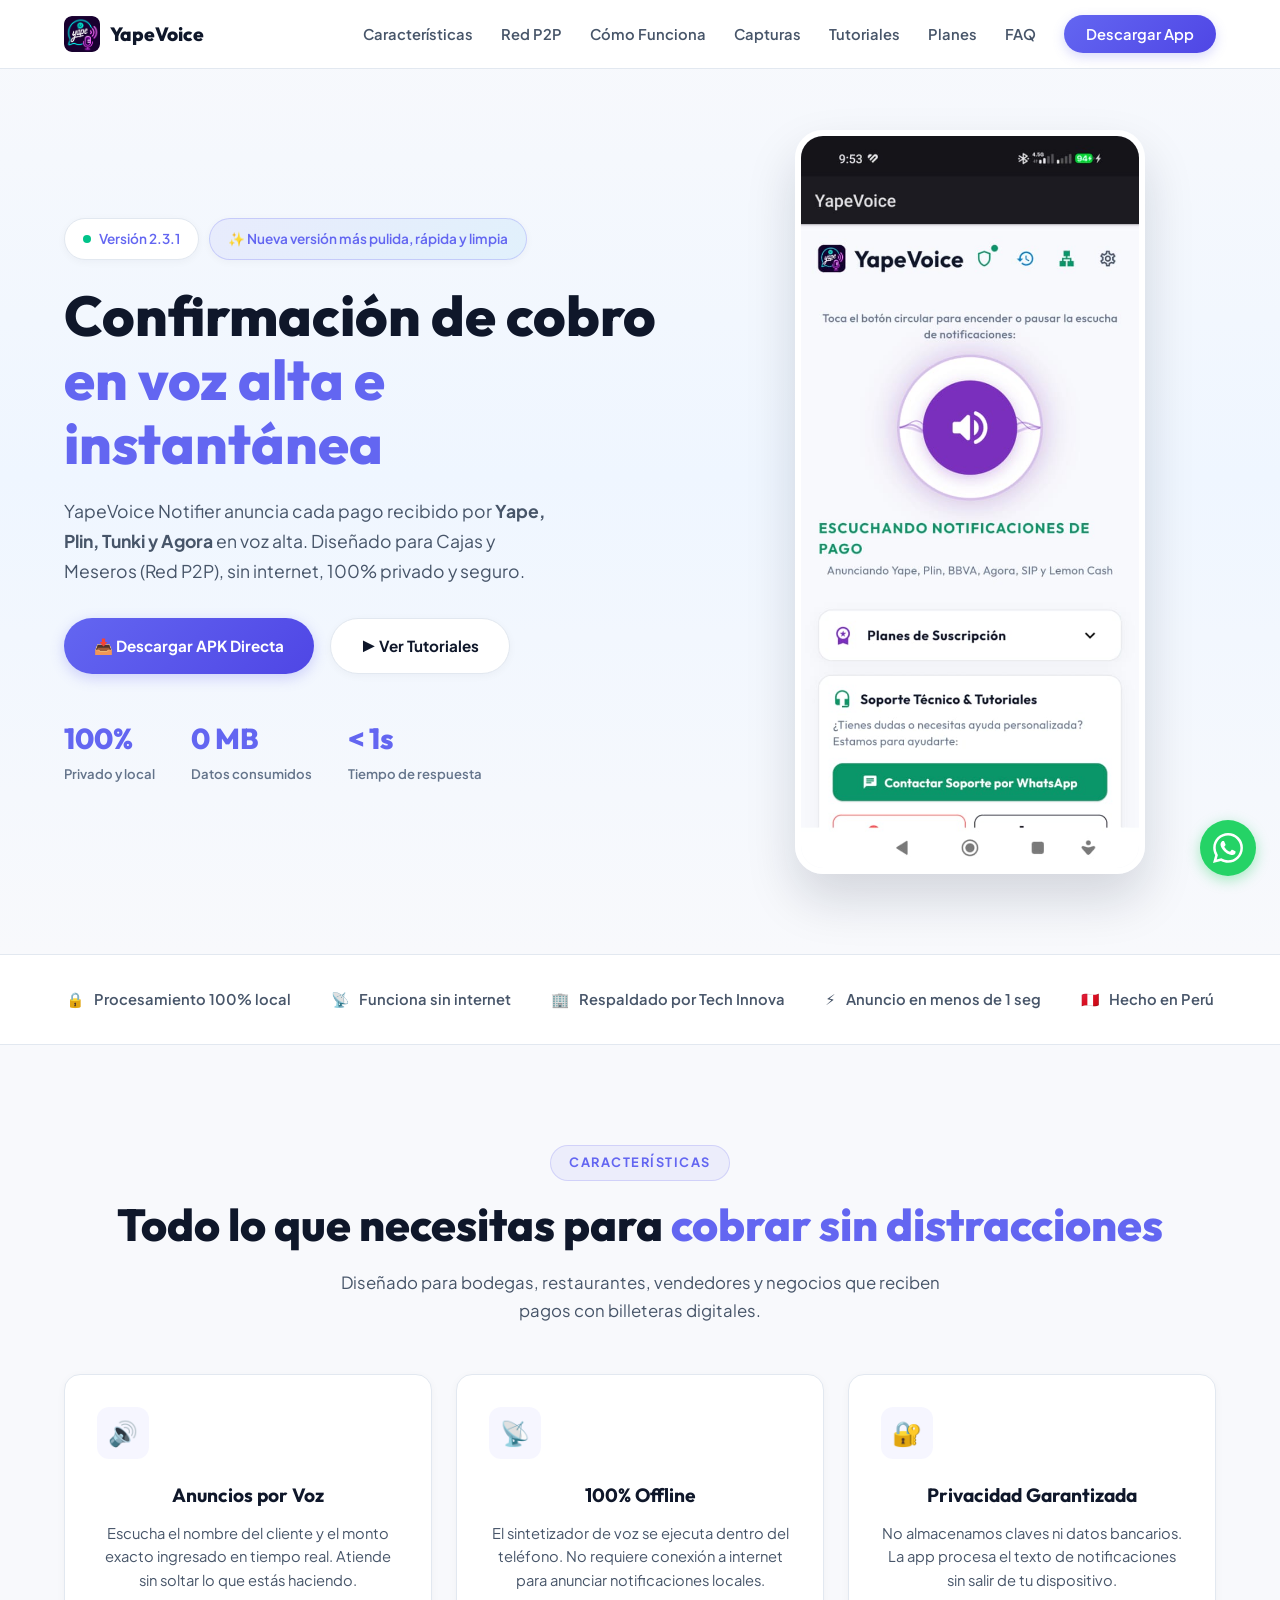
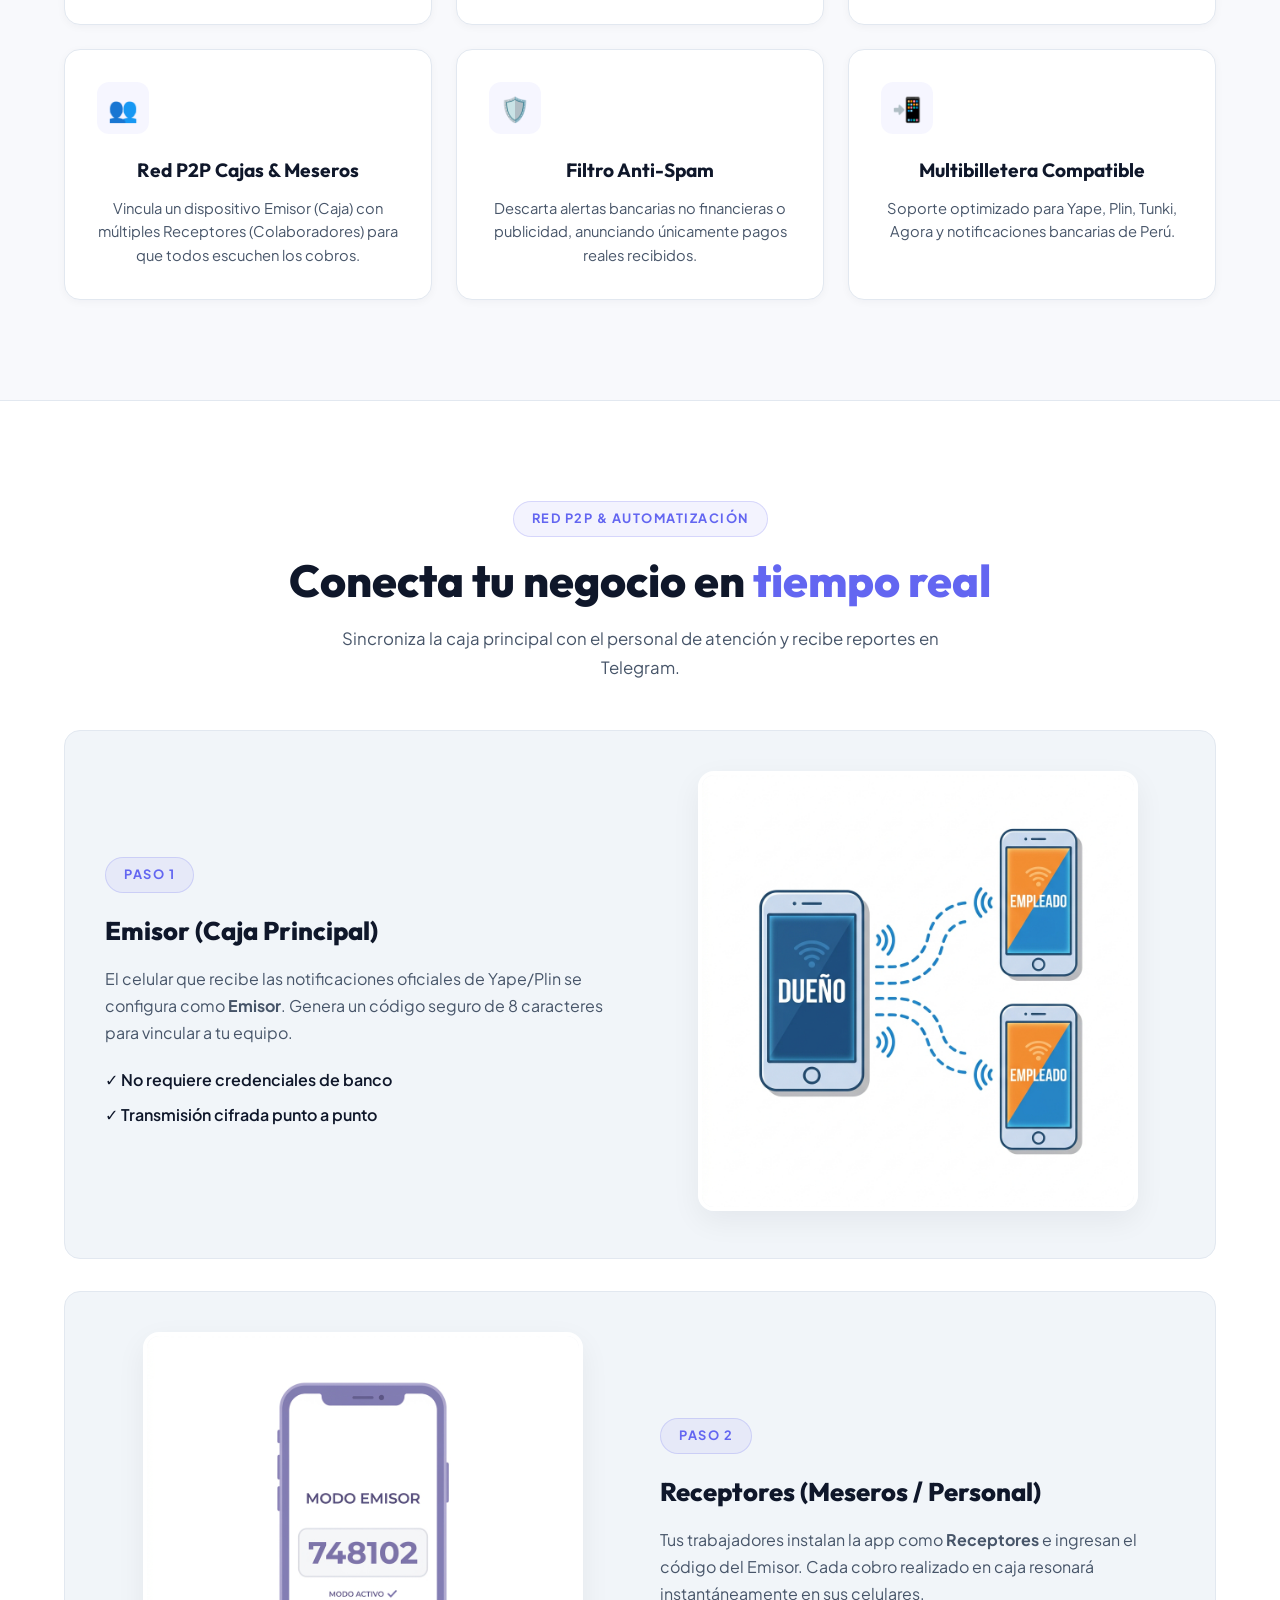
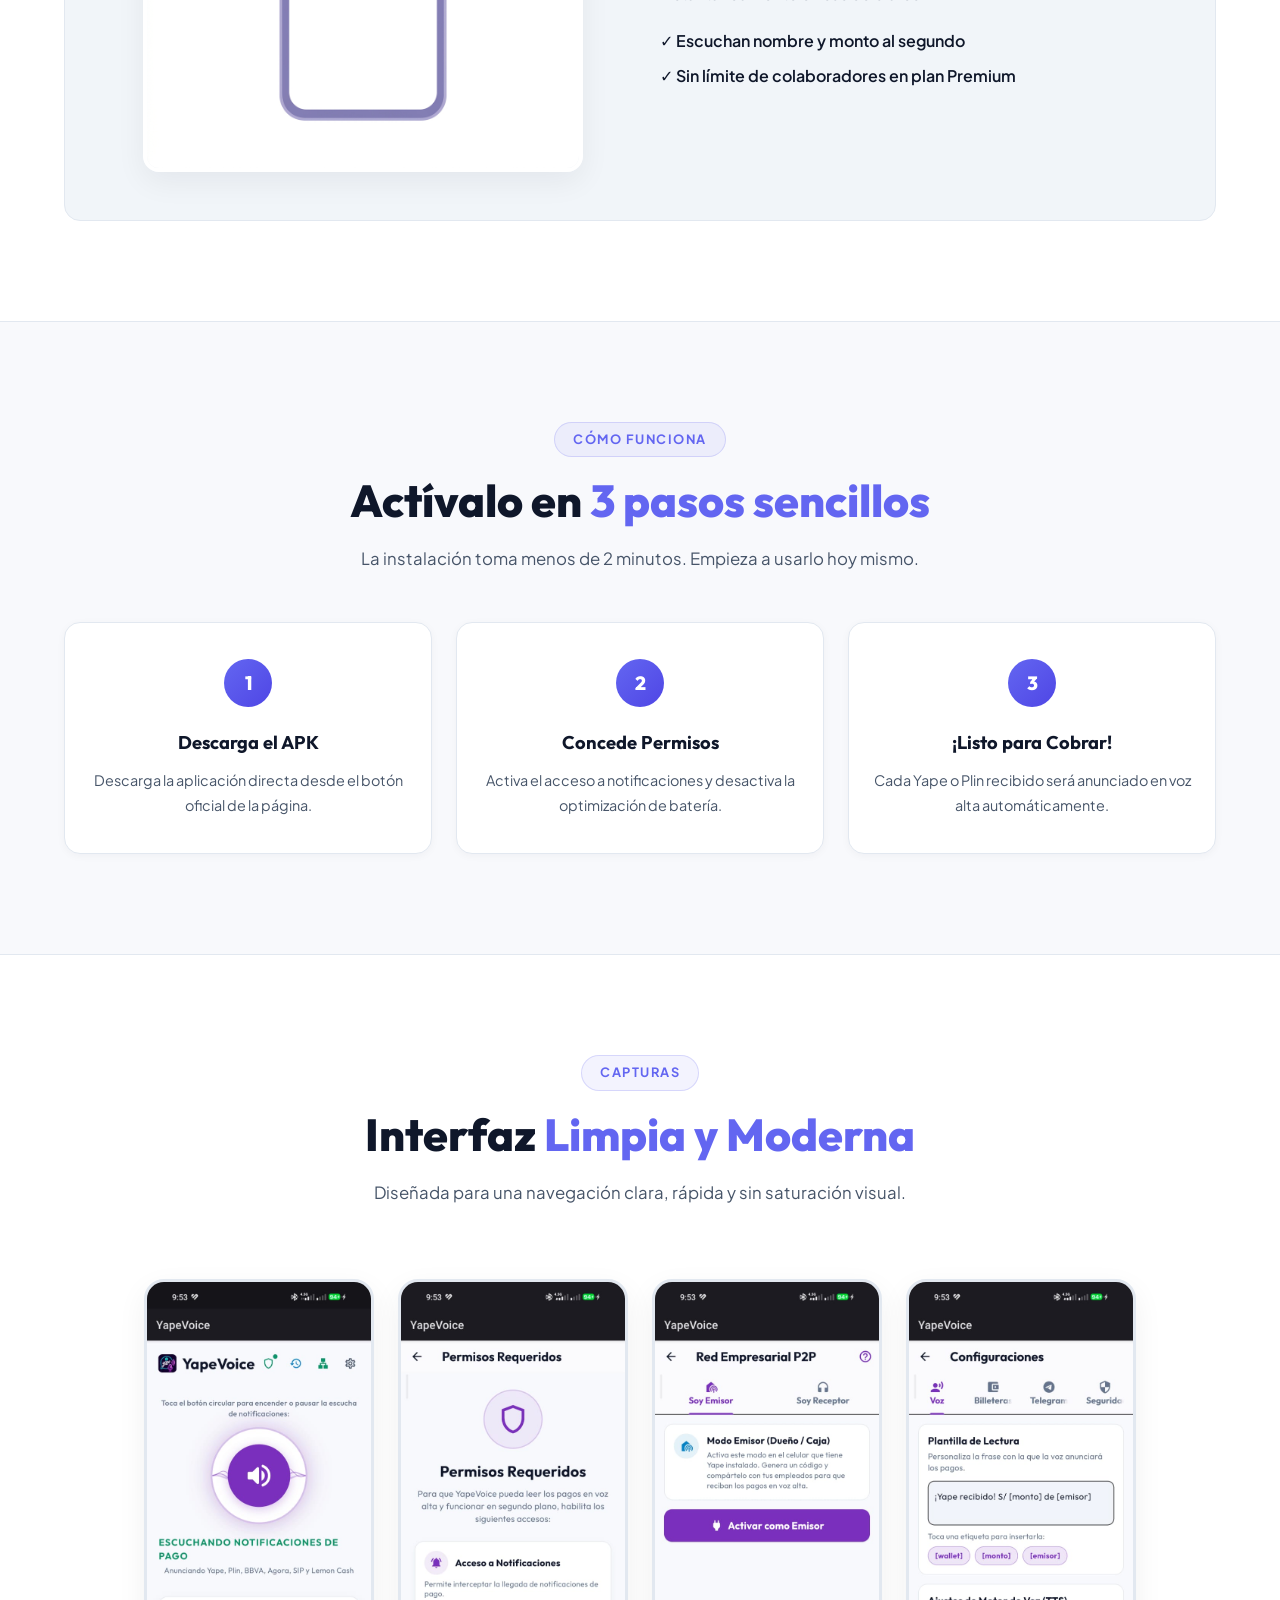
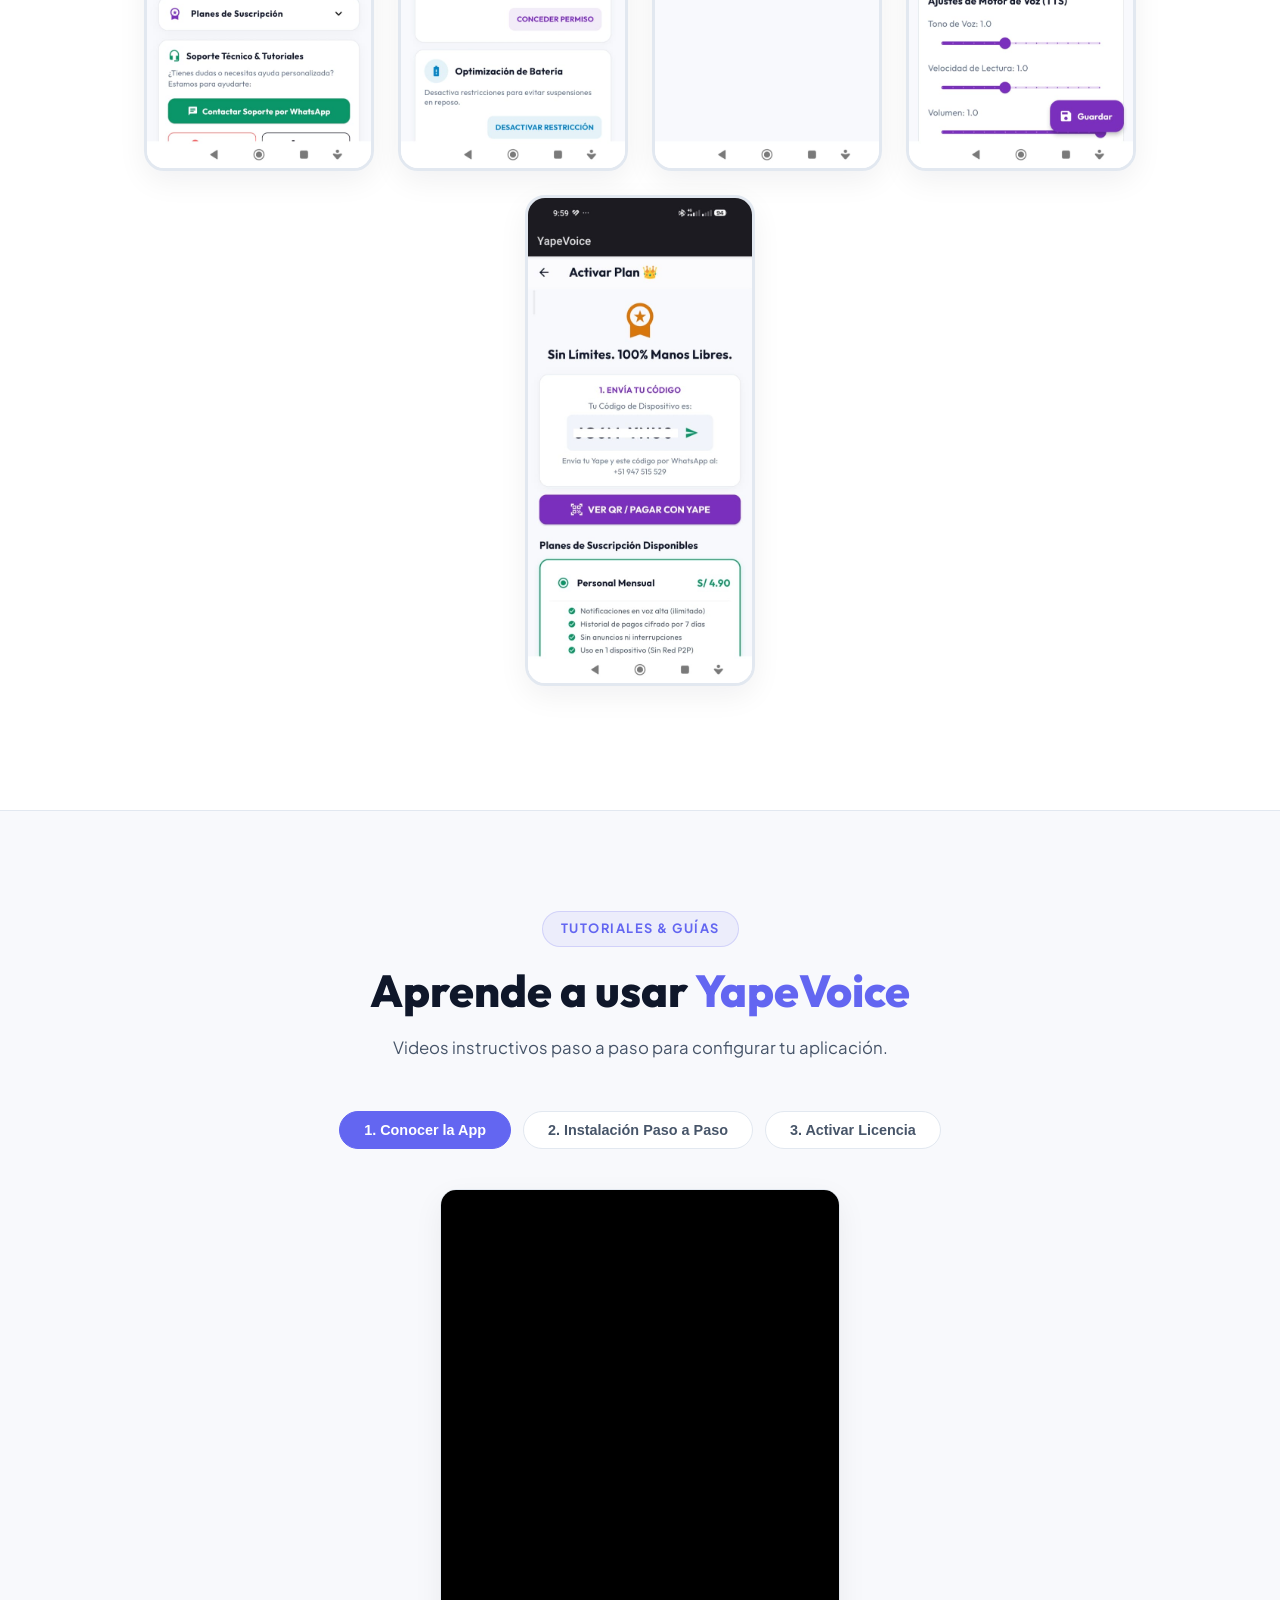
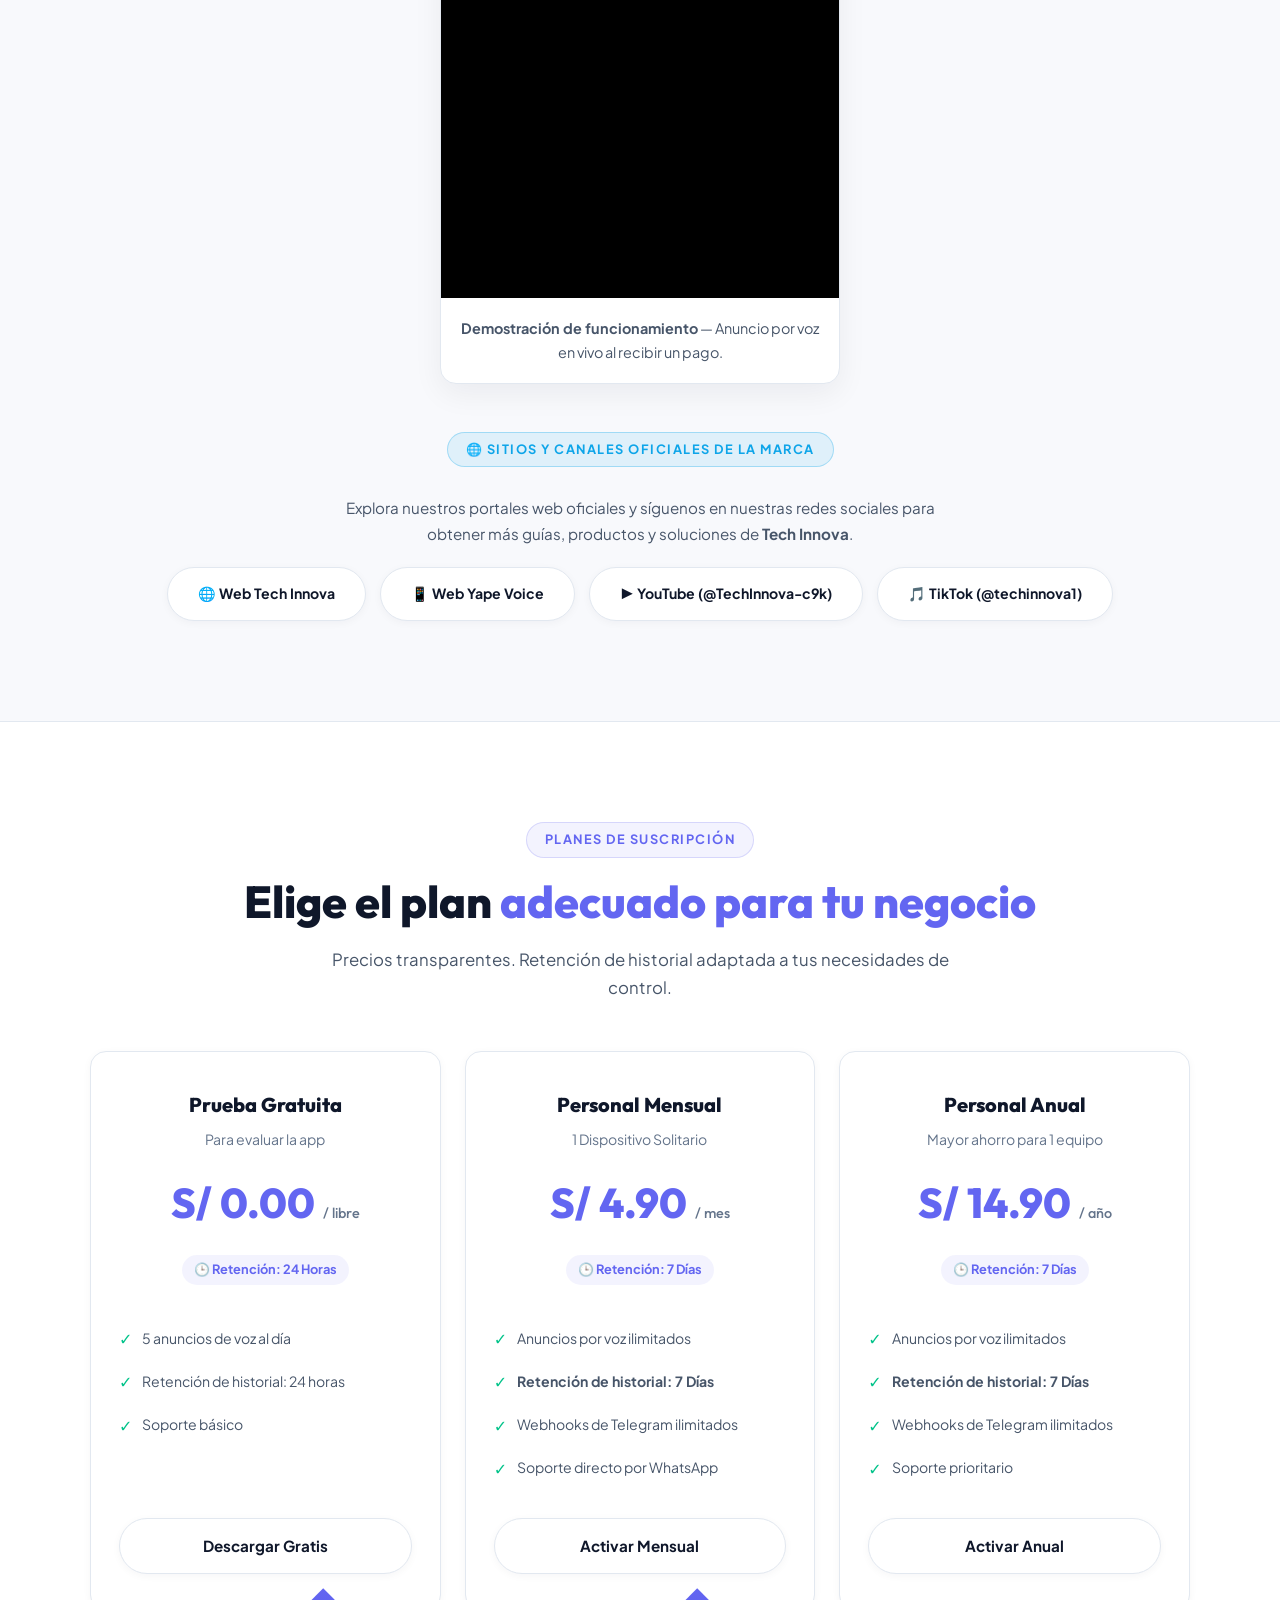
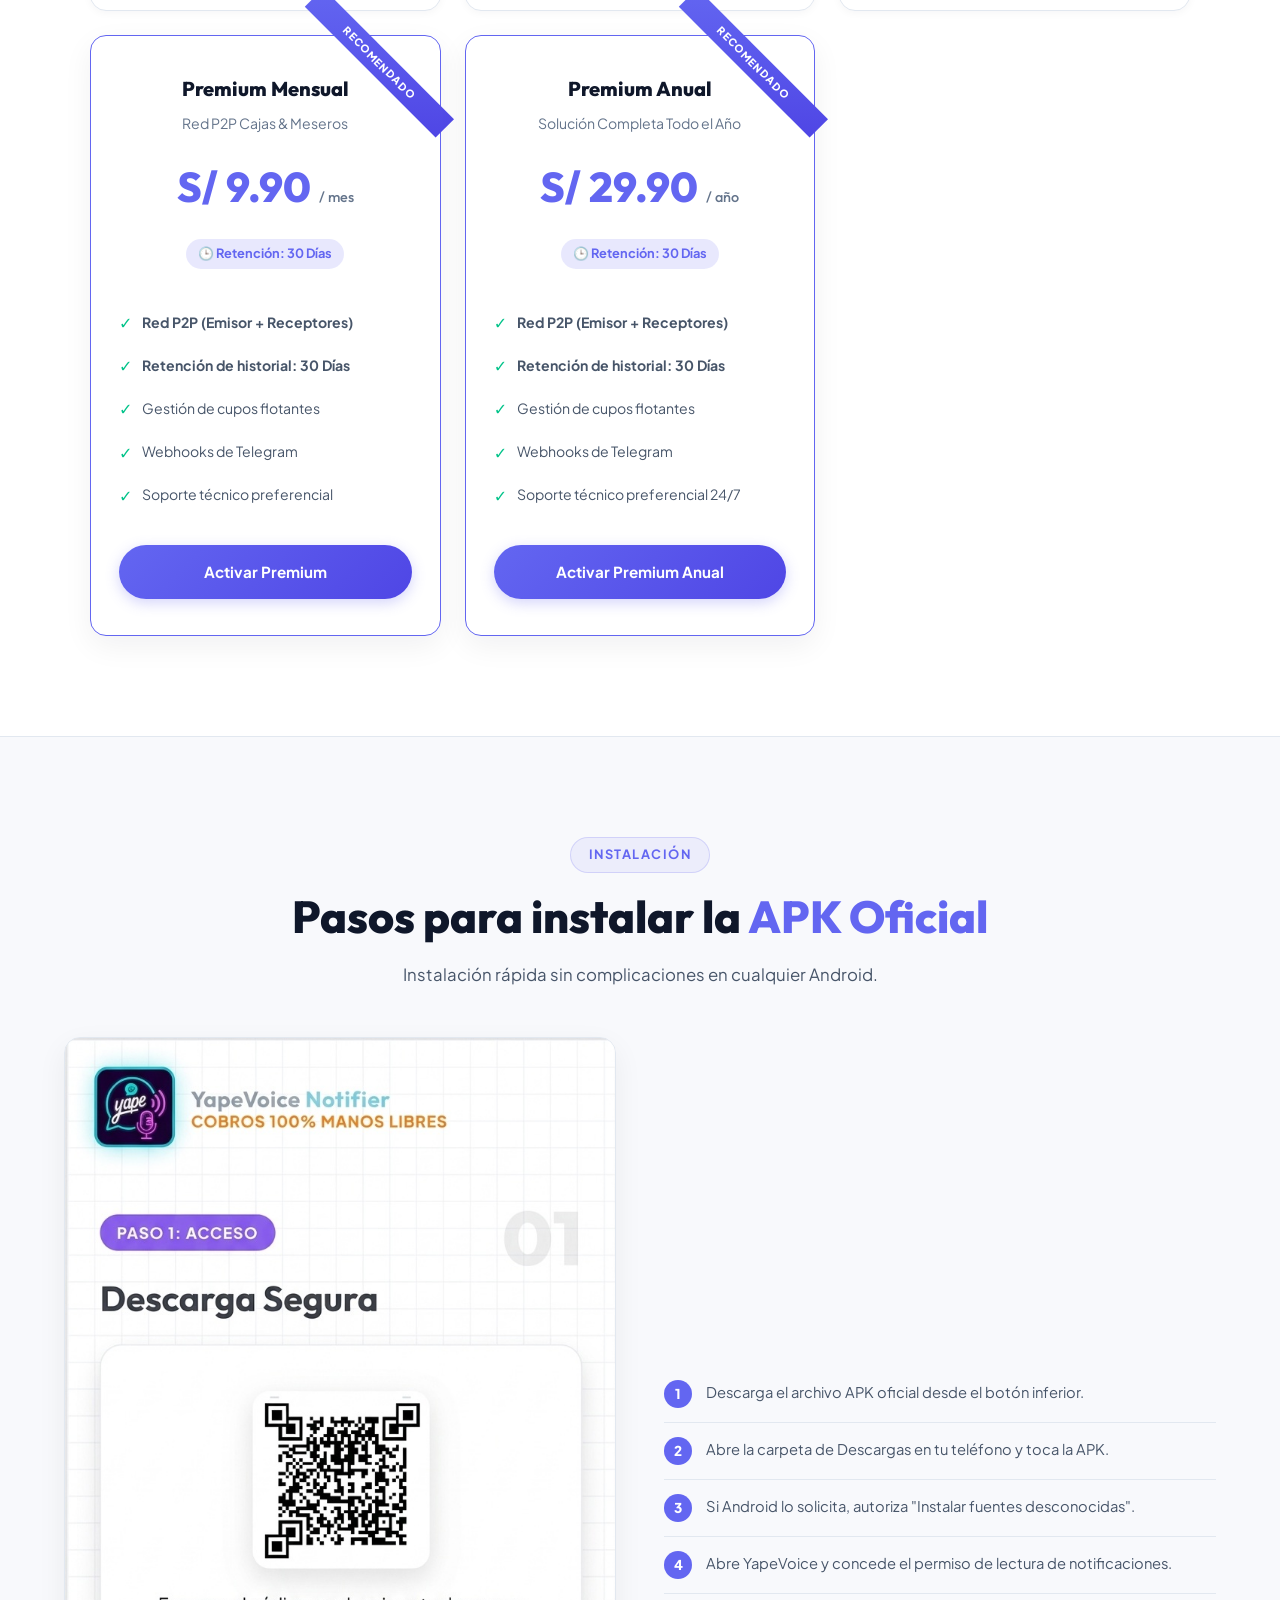
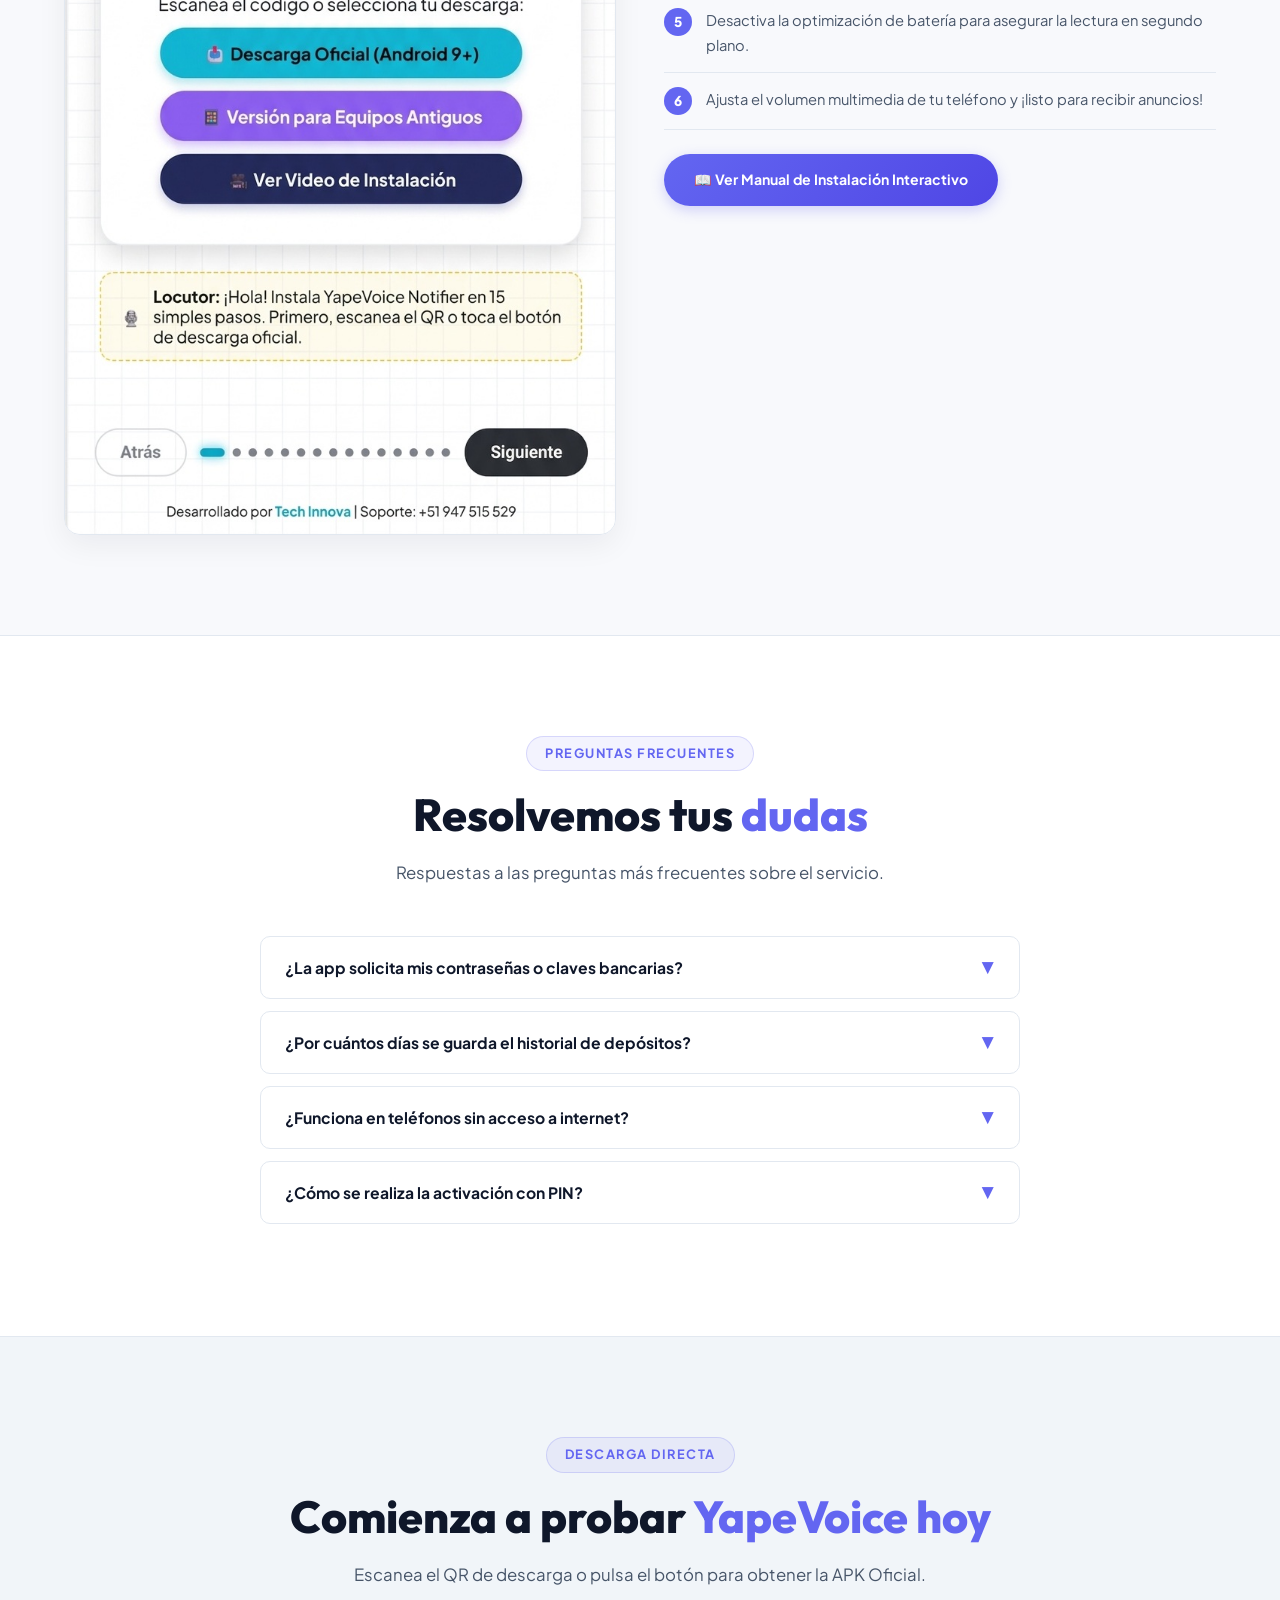
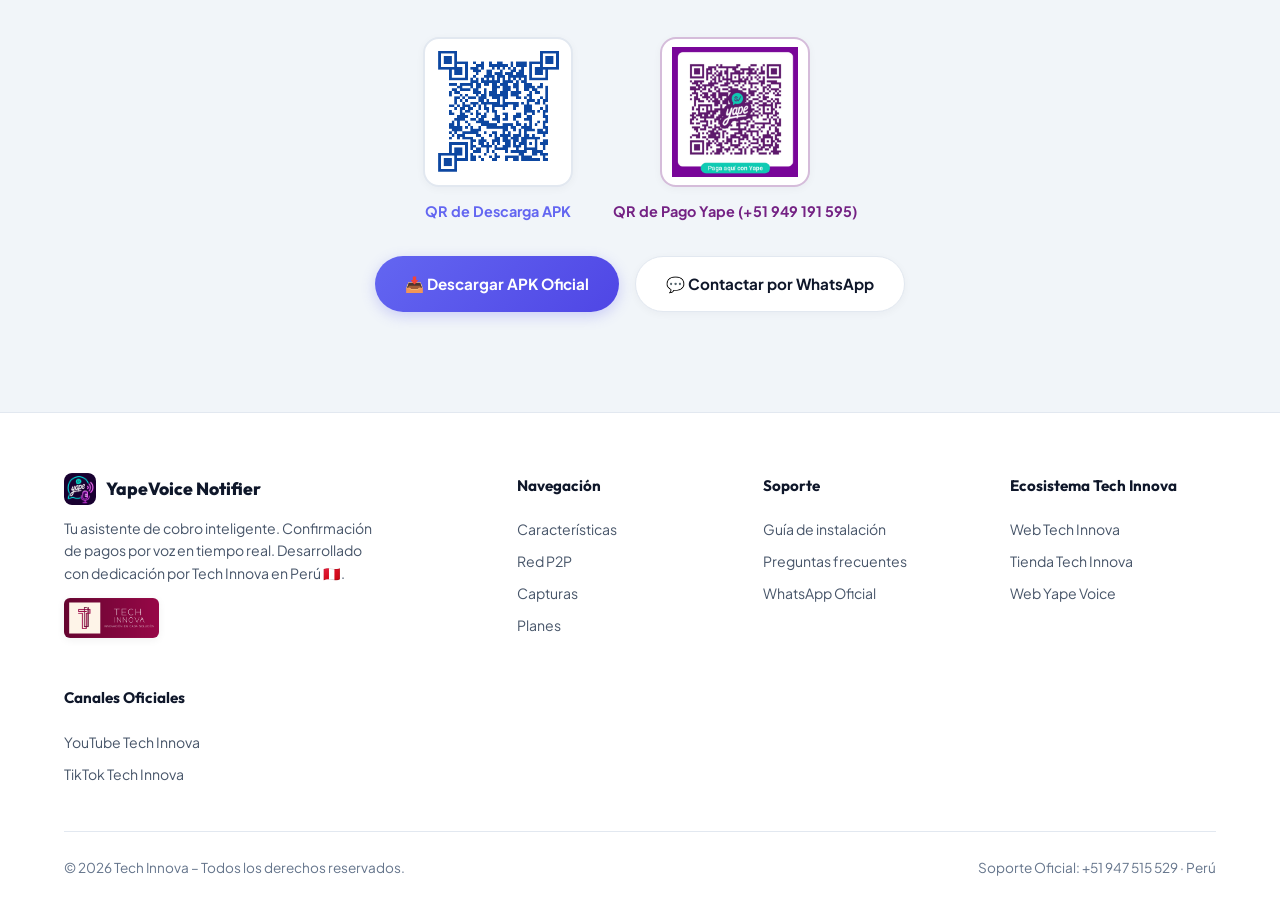
==== commit bc03604d: "Actualizacion Landing Page Version 2.3.1 - Enlaces Oficiales, Banners y Assets Limpios" ====
--- a/index.html
+++ b/index.html
@@ -4,13 +4,13 @@
     <meta charset="UTF-8">
     <meta name="viewport" content="width=device-width, initial-scale=1.0">
     <title>YapeVoice Notifier – Tu asistente de cobro inteligente | Tech Innova</title>
-    <meta name="description" content="YapeVoice Notifier avisa cada pago recibido por Yape en voz alta y en tiempo real. Sin internet, 100% privado. Descarga la app ahora.">
-    <meta name="keywords" content="YapeVoice, Yape, notificador, pagos, voz, cobro, negocio, Perú, Tech Innova">
+    <meta name="description" content="YapeVoice Notifier avisa cada pago recibido por Yape y Plin en voz alta y en tiempo real. Sin internet, 100% privado. Descarga la app ahora.">
+    <meta name="keywords" content="YapeVoice, Yape, Plin, notificador, pagos, voz, cobro, negocio, Perú, Tech Innova">
     <meta name="author" content="Tech Innova">
 
     <!-- Open Graph -->
     <meta property="og:title" content="YapeVoice Notifier – Cobros confirmados por voz">
-    <meta property="og:description" content="Escucha cada pago de Yape en voz alta. Sin internet, privado y seguro.">
+    <meta property="og:description" content="Escucha cada pago de Yape y Plin en voz alta. Sin internet, privado y seguro.">
     <meta property="og:image" content="assets/cover.png">
     <meta property="og:type" content="website">
     <meta property="og:url" content="https://techinnovareg-lgtm.github.io/YapeVoice-app/">
@@ -18,562 +18,1042 @@
     <!-- Twitter Card -->
     <meta name="twitter:card" content="summary_large_image">
     <meta name="twitter:title" content="YapeVoice Notifier">
-    <meta name="twitter:description" content="Escucha cada pago de Yape en voz alta.">
+    <meta name="twitter:description" content="Escucha cada pago de Yape y Plin en voz alta.">
     <meta name="twitter:image" content="assets/cover.png">
 
     <!-- Favicon -->
-    <link rel="icon" type="image/png" href="assets/logo.png">
+    <link rel="icon" type="image/png" href="assets/Nueva versión/logo.png">
 
     <!-- Google Fonts -->
     <link rel="preconnect" href="https://fonts.googleapis.com">
     <link rel="preconnect" href="https://fonts.gstatic.com" crossorigin>
-    <link href="https://fonts.googleapis.com/css2?family=Inter:wght@300;400;500;600;700;800;900&family=Space+Grotesk:wght@400;500;600;700&display=swap" rel="stylesheet">
+    <link href="https://fonts.googleapis.com/css2?family=Outfit:wght@400;500;600;700;800&family=Plus+Jakarta+Sans:wght@400;500;600;700&display=swap" rel="stylesheet">
 
     <style>
         /* ══════════════════════════════════════════════════════════════
-           DESIGN SYSTEM – YapeVoice Notifier Landing
-           Palette: #1f0334 · #01fbf4 · #fc66fc · #02e6cf · #fdfdfd
+           DESIGN SYSTEM – Clean Light Theme (YapeVoice Notifier v2.3)
            ══════════════════════════════════════════════════════════════ */
-        *,*::before,*::after{box-sizing:border-box;margin:0;padding:0}
+        *, *::before, *::after {
+            box-sizing: border-box;
+            margin: 0;
+            padding: 0;
+        }
 
         :root {
-            --deep-purple: #1f0334;
-            --cyan: #01fbf4;
-            --magenta: #fc66fc;
-            --teal: #02e6cf;
-            --white: #fdfdfd;
-            --dark-surface: #0d011a;
-            --card-bg: rgba(31, 3, 52, 0.6);
-            --glass: rgba(255,255,255,0.06);
-            --glass-border: rgba(1,251,244,0.15);
-            --text-secondary: rgba(253,253,253,0.7);
-            --gradient-main: linear-gradient(135deg, #1f0334 0%, #0d011a 50%, #1a0530 100%);
-            --gradient-accent: linear-gradient(135deg, #01fbf4, #02e6cf);
-            --gradient-magenta: linear-gradient(135deg, #fc66fc, #d44edb);
-            --gradient-hero: linear-gradient(180deg, #1f0334 0%, #0d011a 60%, #130225 100%);
+            --bg-body: #F8F9FC;
+            --bg-surface: #FFFFFF;
+            --bg-surface-alt: #F1F5F9;
+            
+            --border-light: #E2E8F0;
+            --border-accent: rgba(99, 102, 241, 0.2);
+
+            --text-main: #0F172A;
+            --text-muted: #475569;
+            --text-subtle: #64748B;
+
+            --primary-indigo: #6366F1;
+            --primary-purple: #742284;
+            --primary-cyan: #0EA5E9;
+            --primary-plin: #00C389;
+
+            --gradient-hero: linear-gradient(180deg, #F8F9FC 0%, #EFF6FF 50%, #F8F9FC 100%);
+            --gradient-accent: linear-gradient(135deg, #6366F1 0%, #4F46E5 100%);
+
             --radius: 16px;
             --radius-sm: 10px;
-            --radius-xs: 6px;
-            --shadow-xl: 0 25px 60px rgba(0,0,0,0.5);
-            --shadow-glow-cyan: 0 0 40px rgba(1,251,244,0.15);
-            --shadow-glow-magenta: 0 0 40px rgba(252,102,252,0.15);
-            --transition: 0.35s cubic-bezier(0.4, 0, 0.2, 1);
-        }
-
-        html{scroll-behavior:smooth;font-size:16px}
-        body{
-            font-family:'Inter',system-ui,-apple-system,sans-serif;
-            background:var(--deep-purple);
-            color:var(--white);
-            line-height:1.7;
-            overflow-x:hidden;
-            -webkit-font-smoothing:antialiased;
-        }
-
-        /* ── Utilities ─────────────────────────────────────────────── */
-        .container{max-width:1200px;margin:0 auto;padding:0 24px}
-        .section-badge{
-            display:inline-block;font-size:0.75rem;font-weight:600;
-            text-transform:uppercase;letter-spacing:2px;
-            padding:6px 18px;border-radius:100px;
-            background:var(--glass);border:1px solid var(--glass-border);
-            color:var(--cyan);margin-bottom:16px;
-        }
-        .section-title{
-            font-family:'Space Grotesk',sans-serif;
-            font-size:clamp(1.8rem,4vw,2.8rem);font-weight:700;
-            line-height:1.2;margin-bottom:16px;
-        }
-        .section-subtitle{
-            font-size:1.05rem;color:var(--text-secondary);
-            max-width:640px;margin:0 auto 48px;line-height:1.7;
-        }
-        .highlight-cyan{color:var(--cyan)}
-        .highlight-magenta{color:var(--magenta)}
-        .text-center{text-align:center}
-
-        /* ── Animations ────────────────────────────────────────────── */
-        @keyframes float{0%,100%{transform:translateY(0)}50%{transform:translateY(-12px)}}
-        @keyframes pulse-glow{0%,100%{box-shadow:0 0 20px rgba(1,251,244,0.2)}50%{box-shadow:0 0 40px rgba(1,251,244,0.4)}}
-        @keyframes gradient-shift{0%{background-position:0% 50%}50%{background-position:100% 50%}100%{background-position:0% 50%}}
-        @keyframes fade-up{from{opacity:0;transform:translateY(30px)}to{opacity:1;transform:translateY(0)}}
-        @keyframes slide-in-left{from{opacity:0;transform:translateX(-40px)}to{opacity:1;transform:translateX(0)}}
-        @keyframes slide-in-right{from{opacity:0;transform:translateX(40px)}to{opacity:1;transform:translateX(0)}}
-        @keyframes scale-in{from{opacity:0;transform:scale(0.9)}to{opacity:1;transform:scale(1)}}
-        @keyframes shimmer{0%{background-position:-200% 0}100%{background-position:200% 0}}
-
-        .animate-on-scroll{opacity:0;transform:translateY(30px);transition:opacity 0.7s ease,transform 0.7s ease}
-        .animate-on-scroll.visible{opacity:1;transform:translateY(0)}
+            --radius-pill: 100px;
+
+            --shadow-sm: 0 2px 8px rgba(15, 23, 42, 0.04);
+            --shadow-md: 0 10px 30px rgba(15, 23, 42, 0.06);
+            --shadow-lg: 0 20px 40px rgba(15, 23, 42, 0.1);
+            
+            --transition: 0.3s cubic-bezier(0.4, 0, 0.2, 1);
+        }
+
+        html {
+            scroll-behavior: smooth;
+            font-size: 16px;
+        }
+
+        body {
+            font-family: 'Plus Jakarta Sans', system-ui, -apple-system, sans-serif;
+            background-color: var(--bg-body);
+            color: var(--text-main);
+            line-height: 1.7;
+            overflow-x: hidden;
+            -webkit-font-smoothing: antialiased;
+        }
+
+        /* ── Typography & Headings ─────────────────────────────────── */
+        h1, h2, h3, h4, .font-heading {
+            font-family: 'Outfit', sans-serif;
+            color: var(--text-main);
+        }
+
+        .container {
+            max-width: 1200px;
+            margin: 0 auto;
+            padding: 0 24px;
+        }
+
+        .section-badge {
+            display: inline-flex;
+            align-items: center;
+            gap: 6px;
+            font-size: 0.8rem;
+            font-weight: 700;
+            text-transform: uppercase;
+            letter-spacing: 1.5px;
+            padding: 6px 18px;
+            border-radius: var(--radius-pill);
+            background: rgba(99, 102, 241, 0.08);
+            border: 1px solid rgba(99, 102, 241, 0.2);
+            color: var(--primary-indigo);
+            margin-bottom: 16px;
+        }
+
+        .section-badge-pending {
+            background: rgba(245, 158, 11, 0.12);
+            border-color: rgba(245, 158, 11, 0.3);
+            color: #D97706;
+        }
+
+        .section-title {
+            font-size: clamp(2rem, 4vw, 2.8rem);
+            font-weight: 800;
+            line-height: 1.25;
+            margin-bottom: 16px;
+            color: var(--text-main);
+        }
+
+        .section-subtitle {
+            font-size: 1.05rem;
+            color: var(--text-muted);
+            max-width: 640px;
+            margin: 0 auto 48px;
+            line-height: 1.7;
+        }
+
+        .text-indigo { color: var(--primary-indigo); }
+        .text-purple { color: var(--primary-purple); }
+        .text-plin { color: var(--primary-plin); }
+        .text-center { text-align: center; }
 
         /* ── Navigation ────────────────────────────────────────────── */
-        .navbar{
-            position:fixed;top:0;left:0;right:0;z-index:1000;
-            padding:16px 0;
-            background:rgba(13,1,26,0.85);
-            backdrop-filter:blur(20px);-webkit-backdrop-filter:blur(20px);
-            border-bottom:1px solid var(--glass-border);
-            transition:var(--transition);
-        }
-        .navbar.scrolled{padding:10px 0;background:rgba(13,1,26,0.95)}
-        .navbar .container{display:flex;align-items:center;justify-content:space-between}
-        .nav-brand{display:flex;align-items:center;gap:12px;text-decoration:none;color:var(--white)}
-        .nav-brand img{width:38px;height:38px;border-radius:10px}
-        .nav-brand span{font-family:'Space Grotesk',sans-serif;font-weight:700;font-size:1.1rem}
-        .nav-links{display:flex;gap:32px;align-items:center;list-style:none}
-        .nav-links a{
-            color:var(--text-secondary);text-decoration:none;font-size:0.9rem;font-weight:500;
-            transition:var(--transition);position:relative;
-        }
-        .nav-links a::after{
-            content:'';position:absolute;bottom:-4px;left:0;width:0;height:2px;
-            background:var(--gradient-accent);transition:var(--transition);border-radius:2px;
-        }
-        .nav-links a:hover{color:var(--white)}
-        .nav-links a:hover::after{width:100%}
-        .nav-cta{
-            padding:10px 24px;border-radius:100px;font-size:0.85rem;font-weight:600;
-            text-decoration:none;color:var(--deep-purple);
-            background:var(--gradient-accent);
-            transition:var(--transition);border:none;cursor:pointer;
-        }
-        .nav-cta:hover{transform:translateY(-2px);box-shadow:var(--shadow-glow-cyan)}
-
-        /* Mobile nav */
-        .nav-toggle{display:none;background:none;border:none;color:var(--white);cursor:pointer;font-size:1.5rem;padding:4px}
-        @media(max-width:768px){
-            .nav-links{
-                display:none;flex-direction:column;position:absolute;
-                top:100%;left:0;right:0;background:rgba(13,1,26,0.98);
-                padding:24px;gap:20px;border-bottom:1px solid var(--glass-border);
+        .navbar {
+            position: fixed;
+            top: 0;
+            left: 0;
+            right: 0;
+            z-index: 1000;
+            padding: 16px 0;
+            background: rgba(255, 255, 255, 0.92);
+            backdrop-filter: blur(16px);
+            -webkit-backdrop-filter: blur(16px);
+            border-bottom: 1px solid var(--border-light);
+            transition: var(--transition);
+        }
+
+        .navbar.scrolled {
+            padding: 12px 0;
+            box-shadow: var(--shadow-sm);
+        }
+
+        .navbar .container {
+            display: flex;
+            align-items: center;
+            justify-content: space-between;
+        }
+
+        .nav-brand {
+            display: flex;
+            align-items: center;
+            gap: 10px;
+            text-decoration: none;
+            color: var(--text-main);
+        }
+
+        .nav-brand img {
+            width: 36px;
+            height: 36px;
+            border-radius: 8px;
+            object-fit: contain;
+        }
+
+        .nav-brand span {
+            font-family: 'Outfit', sans-serif;
+            font-weight: 800;
+            font-size: 1.2rem;
+            color: var(--text-main);
+        }
+
+        .nav-links {
+            display: flex;
+            gap: 28px;
+            align-items: center;
+            list-style: none;
+        }
+
+        .nav-links a {
+            color: var(--text-muted);
+            text-decoration: none;
+            font-size: 0.92rem;
+            font-weight: 600;
+            transition: var(--transition);
+        }
+
+        .nav-links a:hover {
+            color: var(--primary-indigo);
+        }
+
+        .nav-cta {
+            padding: 10px 22px;
+            border-radius: var(--radius-pill);
+            font-size: 0.88rem;
+            font-weight: 700;
+            text-decoration: none;
+            color: #FFFFFF !important;
+            background: var(--gradient-accent);
+            box-shadow: 0 4px 12px rgba(99, 102, 241, 0.25);
+            transition: var(--transition);
+        }
+
+        .nav-cta:hover {
+            transform: translateY(-2px);
+            box-shadow: 0 6px 18px rgba(99, 102, 241, 0.35);
+        }
+
+        .nav-toggle {
+            display: none;
+            background: none;
+            border: none;
+            color: var(--text-main);
+            font-size: 1.5rem;
+            cursor: pointer;
+            padding: 4px;
+        }
+
+        @media (max-width: 768px) {
+            .nav-links {
+                display: none;
+                flex-direction: column;
+                position: absolute;
+                top: 100%;
+                left: 0;
+                right: 0;
+                background: #FFFFFF;
+                padding: 24px;
+                gap: 16px;
+                border-bottom: 1px solid var(--border-light);
+                box-shadow: var(--shadow-md);
             }
-            .nav-links.active{display:flex}
-            .nav-toggle{display:block}
+            .nav-links.active { display: flex; }
+            .nav-toggle { display: block; }
         }
 
         /* ── HERO ──────────────────────────────────────────────────── */
-        .hero{
-            min-height:100vh;display:flex;align-items:center;
-            padding:120px 0 80px;
-            background:var(--gradient-hero);
-            position:relative;overflow:hidden;
-        }
-        .hero::before{
-            content:'';position:absolute;top:-50%;right:-30%;
-            width:800px;height:800px;border-radius:50%;
-            background:radial-gradient(circle,rgba(1,251,244,0.08) 0%,transparent 70%);
-            pointer-events:none;
-        }
-        .hero::after{
-            content:'';position:absolute;bottom:-40%;left:-20%;
-            width:600px;height:600px;border-radius:50%;
-            background:radial-gradient(circle,rgba(252,102,252,0.06) 0%,transparent 70%);
-            pointer-events:none;
-        }
-        .hero .container{display:grid;grid-template-columns:1fr 1fr;gap:60px;align-items:center;position:relative;z-index:1}
-        .hero-content{animation:slide-in-left 0.8s ease forwards}
-        .hero-badge{
-            display:inline-flex;align-items:center;gap:8px;
-            padding:8px 20px;border-radius:100px;
-            background:var(--glass);border:1px solid var(--glass-border);
-            font-size:0.8rem;font-weight:500;color:var(--cyan);margin-bottom:24px;
-        }
-        .hero-badge .dot{width:8px;height:8px;border-radius:50%;background:var(--cyan);animation:pulse-glow 2s infinite}
-        .hero h1{
-            font-family:'Space Grotesk',sans-serif;
-            font-size:clamp(2.2rem,5vw,3.6rem);font-weight:800;line-height:1.1;margin-bottom:20px;
-        }
-        .hero h1 .gradient-text{
-            background:linear-gradient(90deg,var(--cyan),var(--magenta),var(--cyan));
-            background-size:200% auto;
-            -webkit-background-clip:text;-webkit-text-fill-color:transparent;
-            background-clip:text;
-            animation:gradient-shift 4s linear infinite;
-        }
-        .hero-desc{font-size:1.1rem;color:var(--text-secondary);margin-bottom:32px;max-width:480px}
-        .hero-actions{display:flex;gap:16px;flex-wrap:wrap;margin-bottom:40px}
-
-        .btn-primary{
-            display:inline-flex;align-items:center;gap:10px;
-            padding:14px 32px;border-radius:100px;font-size:0.95rem;font-weight:600;
-            text-decoration:none;color:var(--deep-purple);
-            background:var(--gradient-accent);
-            transition:var(--transition);border:none;cursor:pointer;
-        }
-        .btn-primary:hover{transform:translateY(-3px);box-shadow:var(--shadow-glow-cyan)}
-        .btn-secondary{
-            display:inline-flex;align-items:center;gap:10px;
-            padding:14px 32px;border-radius:100px;font-size:0.95rem;font-weight:600;
-            text-decoration:none;color:var(--white);
-            background:transparent;border:1px solid var(--glass-border);
-            transition:var(--transition);cursor:pointer;
-        }
-        .btn-secondary:hover{background:var(--glass);border-color:var(--cyan);transform:translateY(-3px)}
-
-        .hero-stats{display:flex;gap:40px}
-        .stat{text-align:left}
-        .stat-number{font-family:'Space Grotesk',sans-serif;font-size:1.8rem;font-weight:700;color:var(--cyan)}
-        .stat-label{font-size:0.8rem;color:var(--text-secondary)}
-
-        .hero-visual{position:relative;animation:slide-in-right 0.8s ease forwards}
-        .hero-phone{
-            width:100%;max-width:380px;margin:0 auto;position:relative;
-            border-radius:32px;overflow:hidden;
-            box-shadow:var(--shadow-xl),var(--shadow-glow-cyan);
-            animation:float 6s ease-in-out infinite;
-        }
-        .hero-phone img{width:100%;display:block;border-radius:32px}
-        .hero-phone::before{
-            content:'';position:absolute;inset:0;
-            border-radius:32px;padding:2px;
-            background:linear-gradient(135deg,var(--cyan),var(--magenta));
-            -webkit-mask:linear-gradient(#fff 0 0) content-box,linear-gradient(#fff 0 0);
-            mask:linear-gradient(#fff 0 0) content-box,linear-gradient(#fff 0 0);
-            -webkit-mask-composite:xor;mask-composite:exclude;
-        }
-
-        @media(max-width:768px){
-            .hero .container{grid-template-columns:1fr;text-align:center}
-            .hero-desc{margin:0 auto 32px}
-            .hero-actions{justify-content:center}
-            .hero-stats{justify-content:center}
-            .hero-phone{max-width:260px}
+        .hero {
+            min-height: 90vh;
+            display: flex;
+            align-items: center;
+            padding: 130px 0 80px;
+            background: var(--gradient-hero);
+            position: relative;
+        }
+
+        .hero .container {
+            display: grid;
+            grid-template-columns: 1.1fr 0.9fr;
+            gap: 60px;
+            align-items: center;
+        }
+
+        .hero-badge {
+            display: inline-flex;
+            align-items: center;
+            gap: 8px;
+            padding: 8px 18px;
+            border-radius: var(--radius-pill);
+            background: #FFFFFF;
+            border: 1px solid var(--border-light);
+            box-shadow: var(--shadow-sm);
+            font-size: 0.85rem;
+            font-weight: 600;
+            color: var(--primary-indigo);
+            margin-bottom: 24px;
+        }
+
+        .hero-badge .dot {
+            width: 8px;
+            height: 8px;
+            border-radius: 50%;
+            background: var(--primary-plin);
+        }
+
+        .hero h1 {
+            font-size: clamp(2.3rem, 5vw, 3.5rem);
+            font-weight: 800;
+            line-height: 1.15;
+            margin-bottom: 20px;
+            color: var(--text-main);
+        }
+
+        .hero-desc {
+            font-size: 1.1rem;
+            color: var(--text-muted);
+            margin-bottom: 32px;
+            max-width: 500px;
+            line-height: 1.7;
+        }
+
+        .hero-actions {
+            display: flex;
+            gap: 16px;
+            flex-wrap: wrap;
+            margin-bottom: 40px;
+        }
+
+        .btn-primary {
+            display: inline-flex;
+            align-items: center;
+            gap: 10px;
+            padding: 14px 30px;
+            border-radius: var(--radius-pill);
+            font-size: 0.95rem;
+            font-weight: 700;
+            text-decoration: none;
+            color: #FFFFFF;
+            background: var(--gradient-accent);
+            box-shadow: 0 4px 14px rgba(99, 102, 241, 0.28);
+            transition: var(--transition);
+            border: none;
+            cursor: pointer;
+        }
+
+        .btn-primary:hover {
+            transform: translateY(-2px);
+            box-shadow: 0 8px 20px rgba(99, 102, 241, 0.38);
+        }
+
+        .btn-secondary {
+            display: inline-flex;
+            align-items: center;
+            gap: 10px;
+            padding: 14px 30px;
+            border-radius: var(--radius-pill);
+            font-size: 0.95rem;
+            font-weight: 700;
+            text-decoration: none;
+            color: var(--text-main);
+            background: #FFFFFF;
+            border: 1px solid var(--border-light);
+            box-shadow: var(--shadow-sm);
+            transition: var(--transition);
+            cursor: pointer;
+        }
+
+        .btn-secondary:hover {
+            border-color: var(--primary-indigo);
+            color: var(--primary-indigo);
+            transform: translateY(-2px);
+            box-shadow: var(--shadow-md);
+        }
+
+        .hero-stats {
+            display: flex;
+            gap: 36px;
+        }
+
+        .stat-number {
+            font-family: 'Outfit', sans-serif;
+            font-size: 1.8rem;
+            font-weight: 800;
+            color: var(--primary-indigo);
+        }
+
+        .stat-label {
+            font-size: 0.82rem;
+            font-weight: 600;
+            color: var(--text-subtle);
+        }
+
+        .hero-visual {
+            position: relative;
+        }
+
+        .hero-phone {
+            width: 100%;
+            max-width: 350px;
+            margin: 0 auto;
+            border-radius: 28px;
+            overflow: hidden;
+            box-shadow: 0 25px 50px rgba(15, 23, 42, 0.15);
+            border: 6px solid #FFFFFF;
+        }
+
+        .hero-phone img {
+            width: 100%;
+            display: block;
+        }
+
+        @media (max-width: 768px) {
+            .hero .container { grid-template-columns: 1fr; text-align: center; }
+            .hero-desc { margin: 0 auto 32px; }
+            .hero-actions { justify-content: center; }
+            .hero-stats { justify-content: center; }
+            .hero-phone { max-width: 260px; }
         }
 
         /* ── TRUST BAR ─────────────────────────────────────────────── */
-        .trust-bar{
-            padding:40px 0;
-            background:var(--dark-surface);
-            border-top:1px solid var(--glass-border);border-bottom:1px solid var(--glass-border);
-        }
-        .trust-items{display:flex;justify-content:center;gap:48px;flex-wrap:wrap;align-items:center}
-        .trust-item{display:flex;align-items:center;gap:10px;color:var(--text-secondary);font-size:0.9rem;font-weight:500}
-        .trust-icon{font-size:1.4rem}
+        .trust-bar {
+            padding: 32px 0;
+            background: #FFFFFF;
+            border-top: 1px solid var(--border-light);
+            border-bottom: 1px solid var(--border-light);
+        }
+
+        .trust-items {
+            display: flex;
+            justify-content: center;
+            gap: 40px;
+            flex-wrap: wrap;
+            align-items: center;
+        }
+
+        .trust-item {
+            display: flex;
+            align-items: center;
+            gap: 10px;
+            color: var(--text-muted);
+            font-size: 0.92rem;
+            font-weight: 600;
+        }
 
         /* ── FEATURES ──────────────────────────────────────────────── */
-        .features{padding:100px 0;background:var(--gradient-main)}
-        .features-grid{display:grid;grid-template-columns:repeat(auto-fit,minmax(280px,1fr));gap:24px;margin-top:48px}
-        .feature-card{
-            background:var(--card-bg);
-            border:1px solid var(--glass-border);
-            border-radius:var(--radius);padding:32px;
-            transition:var(--transition);position:relative;overflow:hidden;
-        }
-        .feature-card::before{
-            content:'';position:absolute;top:0;left:0;right:0;height:3px;
-            background:var(--gradient-accent);opacity:0;transition:var(--transition);
-        }
-        .feature-card:hover{transform:translateY(-6px);border-color:rgba(1,251,244,0.3)}
-        .feature-card:hover::before{opacity:1}
-        .feature-icon{
-            width:56px;height:56px;border-radius:14px;
-            display:flex;align-items:center;justify-content:center;
-            font-size:1.5rem;margin-bottom:20px;
-            background:var(--glass);border:1px solid var(--glass-border);
-        }
-        .feature-card h3{font-family:'Space Grotesk',sans-serif;font-size:1.15rem;font-weight:600;margin-bottom:10px}
-        .feature-card p{font-size:0.9rem;color:var(--text-secondary);line-height:1.6}
-
-        /* ── HOW IT WORKS ──────────────────────────────────────────── */
-        .how-it-works{padding:100px 0;background:var(--dark-surface)}
-        .steps-grid{display:grid;grid-template-columns:repeat(auto-fit,minmax(250px,1fr));gap:32px;margin-top:48px}
-        .step-card{text-align:center;padding:32px 24px;position:relative}
-        .step-number{
-            width:56px;height:56px;border-radius:50%;margin:0 auto 20px;
-            display:flex;align-items:center;justify-content:center;
-            font-family:'Space Grotesk',sans-serif;font-size:1.3rem;font-weight:700;
-            background:var(--gradient-accent);color:var(--deep-purple);
-        }
-        .step-card h3{font-family:'Space Grotesk',sans-serif;font-size:1.1rem;font-weight:600;margin-bottom:10px}
-        .step-card p{font-size:0.88rem;color:var(--text-secondary)}
-        .step-connector{
-            display:none;position:absolute;top:28px;right:-16px;
-            width:32px;height:2px;background:var(--glass-border);
-        }
-        @media(min-width:769px){.step-connector{display:block}}
-
-        /* ── SCREENSHOTS ───────────────────────────────────────────── */
-        .screenshots{padding:100px 0;background:var(--gradient-main);overflow:hidden}
-        .screenshots-scroll{
-            display:flex;gap:24px;padding:48px 24px;
-            overflow-x:auto;scroll-snap-type:x mandatory;
-            -webkit-overflow-scrolling:touch;
-            scrollbar-width:none;
-        }
-        .screenshots-scroll::-webkit-scrollbar{display:none}
-        .screenshot-item{
-            flex:0 0 auto;width:240px;scroll-snap-align:center;
-            border-radius:24px;overflow:hidden;
-            border:2px solid var(--glass-border);
-            transition:var(--transition);
-            box-shadow:var(--shadow-xl);
-        }
-        .screenshot-item:hover{transform:scale(1.05);border-color:var(--cyan)}
-        .screenshot-item img{width:100%;display:block}
-
-        /* ── VIDEO SECTION ─────────────────────────────────────────── */
-        .videos{padding:100px 0;background:var(--dark-surface)}
-        .video-tabs{display:flex;gap:12px;justify-content:center;flex-wrap:wrap;margin-bottom:48px}
-        .video-tab{
-            padding:12px 28px;border-radius:100px;font-size:0.88rem;font-weight:600;
-            background:var(--glass);border:1px solid var(--glass-border);
-            color:var(--text-secondary);cursor:pointer;transition:var(--transition);
-        }
-        .video-tab.active,.video-tab:hover{background:var(--gradient-accent);color:var(--deep-purple);border-color:transparent}
-        .video-container{
-            max-width:420px;width:100%;margin:0 auto;border-radius:var(--radius);overflow:hidden;
-            border:1px solid var(--glass-border);
-            box-shadow:var(--shadow-xl),var(--shadow-glow-cyan);
-        }
-        .video-wrapper{position:relative;padding-bottom:177.78%;height:0;background:#000;overflow:hidden}
-        .video-wrapper video,.video-wrapper iframe{position:absolute;top:0;left:0;width:100%;height:100%;border:0;display:block}
-        .video-panel{display:none}
-        .video-panel.active{display:block}
-        .video-caption{text-align:center;padding:20px;background:var(--card-bg);font-size:0.9rem;color:var(--text-secondary)}
-
-        /* ── PRICING ───────────────────────────────────────────────── */
-        .pricing{padding:100px 0;background:var(--gradient-main)}
-        .pricing-grid{display:grid;grid-template-columns:repeat(auto-fit,minmax(300px,1fr));gap:24px;max-width:800px;margin:0 auto}
-        .price-card{
-            background:var(--card-bg);border:1px solid var(--glass-border);
-            border-radius:var(--radius);padding:40px 32px;text-align:center;
-            transition:var(--transition);position:relative;overflow:hidden;
-        }
-        .price-card.featured{border-color:var(--cyan);box-shadow:var(--shadow-glow-cyan)}
-        .price-card.featured::before{
-            content:'POPULAR';position:absolute;top:16px;right:-32px;
-            padding:4px 48px;font-size:0.7rem;font-weight:700;letter-spacing:1px;
-            background:var(--gradient-accent);color:var(--deep-purple);
-            transform:rotate(45deg);
-        }
-        .price-card:hover{transform:translateY(-6px)}
-        .price-card h3{font-family:'Space Grotesk',sans-serif;font-size:1.3rem;font-weight:600;margin-bottom:8px}
-        .price-tag{font-family:'Space Grotesk',sans-serif;font-size:2.8rem;font-weight:800;color:var(--cyan);margin:16px 0}
-        .price-tag small{font-size:0.9rem;font-weight:400;color:var(--text-secondary)}
-        .price-features{list-style:none;text-align:left;margin:24px 0 32px}
-        .price-features li{padding:8px 0;font-size:0.9rem;color:var(--text-secondary);display:flex;align-items:center;gap:10px}
-        .price-features li::before{content:'✓';color:var(--cyan);font-weight:700;font-size:1rem}
-
-        /* ── INSTALLATION GUIDE ────────────────────────────────────── */
-        .install-guide{padding:100px 0;background:var(--dark-surface)}
-        .guide-content{display:grid;grid-template-columns:1fr 1fr;gap:48px;align-items:center;margin-top:48px}
-        .guide-image{
-            border-radius:var(--radius);overflow:hidden;
-            border:1px solid var(--glass-border);box-shadow:var(--shadow-xl);
-        }
-        .guide-image img{width:100%;display:block}
-        .guide-steps{list-style:none}
-        .guide-steps li{
-            padding:16px 0;border-bottom:1px solid var(--glass-border);
-            display:flex;gap:16px;align-items:flex-start;font-size:0.92rem;
-        }
-        .guide-step-num{
-            flex:0 0 auto;width:32px;height:32px;border-radius:50%;
-            display:flex;align-items:center;justify-content:center;
-            background:var(--gradient-accent);color:var(--deep-purple);
-            font-weight:700;font-size:0.85rem;
-        }
-        @media(max-width:768px){.guide-content{grid-template-columns:1fr}}
-
-        /* ── FAQ ────────────────────────────────────────────────────── */
-        .faq{padding:100px 0;background:var(--gradient-main)}
-        .faq-list{max-width:720px;margin:48px auto 0}
-        .faq-item{
-            border:1px solid var(--glass-border);border-radius:var(--radius-sm);
-            margin-bottom:12px;overflow:hidden;background:var(--card-bg);
-        }
-        .faq-question{
-            width:100%;padding:20px 24px;display:flex;justify-content:space-between;
-            align-items:center;background:transparent;border:none;
-            color:var(--white);font-size:0.95rem;font-weight:600;cursor:pointer;
-            text-align:left;font-family:'Inter',sans-serif;transition:var(--transition);
-        }
-        .faq-question:hover{color:var(--cyan)}
-        .faq-arrow{transition:var(--transition);color:var(--cyan);font-size:1.2rem}
-        .faq-item.open .faq-arrow{transform:rotate(180deg)}
-        .faq-answer{
-            max-height:0;overflow:hidden;transition:max-height 0.4s ease;
-            padding:0 24px;
-        }
-        .faq-item.open .faq-answer{max-height:300px;padding:0 24px 20px}
-        .faq-answer p{font-size:0.9rem;color:var(--text-secondary);line-height:1.7}
-
-        /* ── CTA BANNER ────────────────────────────────────────────── */
-        .cta-banner{
-            padding:100px 0;
-            background:linear-gradient(135deg,#1f0334 0%,#2a0845 50%,#1f0334 100%);
-            position:relative;overflow:hidden;
-        }
-        .cta-banner::before{
-            content:'';position:absolute;top:50%;left:50%;
-            width:600px;height:600px;border-radius:50%;
-            transform:translate(-50%,-50%);
-            background:radial-gradient(circle,rgba(1,251,244,0.08),transparent 70%);
-            pointer-events:none;
-        }
-        .cta-inner{position:relative;z-index:1;text-align:center}
-        .cta-qr{
-            width:160px;height:160px;border-radius:var(--radius);
-            border:3px solid var(--cyan);margin:32px auto;
-            overflow:hidden;box-shadow:var(--shadow-glow-cyan);
-            background:var(--white);padding:8px;
-        }
-        .cta-qr img{width:100%;height:100%;object-fit:contain}
-        .cta-whatsapp{
-            display:inline-flex;align-items:center;gap:10px;
-            padding:14px 32px;border-radius:100px;font-size:0.95rem;font-weight:600;
-            text-decoration:none;color:var(--white);
-            background:#25D366;transition:var(--transition);margin-top:16px;
-        }
-        .cta-whatsapp:hover{transform:translateY(-3px);box-shadow:0 0 30px rgba(37,211,102,0.3)}
-
-        /* ── FOOTER ────────────────────────────────────────────────── */
-        .footer{padding:60px 0 30px;background:var(--dark-surface);border-top:1px solid var(--glass-border)}
-        .footer-grid{display:grid;grid-template-columns:2fr 1fr 1fr 1fr;gap:40px;margin-bottom:40px}
-        .footer-brand p{font-size:0.85rem;color:var(--text-secondary);margin-top:12px;max-width:300px;line-height:1.6}
-        .footer-col h4{
-            font-family:'Space Grotesk',sans-serif;font-size:0.9rem;font-weight:600;
-            margin-bottom:16px;color:var(--white);
-        }
-        .footer-col a{
-            display:block;font-size:0.85rem;color:var(--text-secondary);
-            text-decoration:none;padding:4px 0;transition:var(--transition);
-        }
-        .footer-col a:hover{color:var(--cyan)}
-        .footer-bottom{
-            padding-top:24px;border-top:1px solid var(--glass-border);
-            display:flex;justify-content:space-between;align-items:center;flex-wrap:wrap;gap:12px;
-        }
-        .footer-bottom p{font-size:0.8rem;color:var(--text-secondary)}
-        .footer-logo{display:flex;align-items:center;gap:10px}
-        .footer-logo img{width:30px;height:30px;border-radius:8px}
-        .footer-logo span{font-family:'Space Grotesk',sans-serif;font-weight:700;font-size:1rem}
-        @media(max-width:768px){.footer-grid{grid-template-columns:1fr 1fr;gap:24px}.footer-bottom{flex-direction:column;text-align:center}}
-
-        /* ── Scrollbar ─────────────────────────────────────────────── */
-        ::-webkit-scrollbar{width:6px}
-        ::-webkit-scrollbar-track{background:var(--dark-surface)}
-        ::-webkit-scrollbar-thumb{background:var(--glass-border);border-radius:3px}
-        ::-webkit-scrollbar-thumb:hover{background:var(--cyan)}
-
-        /* ── Screenshots scroll container ────────────────────────────────────── */
+        .features {
+            padding: 100px 0;
+            background: var(--bg-body);
+        }
+
+        .features-grid {
+            display: grid;
+            grid-template-columns: repeat(auto-fit, minmax(280px, 1fr));
+            gap: 24px;
+            margin-top: 48px;
+        }
+
+        .feature-card {
+            background: #FFFFFF;
+            border: 1px solid var(--border-light);
+            border-radius: var(--radius);
+            padding: 32px;
+            transition: var(--transition);
+            box-shadow: var(--shadow-sm);
+        }
+
+        .feature-card:hover {
+            transform: translateY(-5px);
+            box-shadow: var(--shadow-md);
+            border-color: rgba(99, 102, 241, 0.3);
+        }
+
+        .feature-icon {
+            width: 52px;
+            height: 52px;
+            border-radius: 12px;
+            display: flex;
+            align-items: center;
+            justify-content: center;
+            font-size: 1.5rem;
+            margin-bottom: 20px;
+            background: rgba(99, 102, 241, 0.06);
+            color: var(--primary-indigo);
+        }
+
+        .feature-card h3 {
+            font-size: 1.2rem;
+            font-weight: 700;
+            margin-bottom: 10px;
+        }
+
+        .feature-card p {
+            font-size: 0.92rem;
+            color: var(--text-muted);
+            line-height: 1.6;
+        }
+
+        /* ── NOVEDADES P2P & TELEGRAM ──────────────────────────────── */
+        .p2p-telegram {
+            padding: 100px 0;
+            background: #FFFFFF;
+            border-top: 1px solid var(--border-light);
+            border-bottom: 1px solid var(--border-light);
+        }
+
+        .p2p-step-box {
+            background: var(--bg-surface-alt);
+            border: 1px solid var(--border-light);
+            border-radius: var(--radius);
+            padding: 40px;
+            margin-top: 32px;
+            display: grid;
+            grid-template-columns: 1fr 1fr;
+            gap: 40px;
+            align-items: center;
+        }
+
+        .p2p-step-box.reverse {
+            direction: rtl;
+        }
+        .p2p-step-box.reverse > * {
+            direction: ltr;
+        }
+
+        .p2p-step-box img {
+            max-width: 100%;
+            max-height: 440px;
+            border-radius: 16px;
+            box-shadow: var(--shadow-md);
+            border: 4px solid #FFFFFF;
+        }
+
+        @media (max-width: 768px) {
+            .p2p-step-box { grid-template-columns: 1fr; text-align: center; }
+            .p2p-step-box.reverse { direction: ltr; }
+        }
+
+        /* ── CÓMO FUNCIONA ─────────────────────────────────────────── */
+        .how-it-works {
+            padding: 100px 0;
+            background: var(--bg-body);
+        }
+
+        .steps-grid {
+            display: grid;
+            grid-template-columns: repeat(auto-fit, minmax(260px, 1fr));
+            gap: 24px;
+            margin-top: 48px;
+        }
+
+        .step-card {
+            background: #FFFFFF;
+            border: 1px solid var(--border-light);
+            border-radius: var(--radius);
+            padding: 36px 24px;
+            text-align: center;
+            box-shadow: var(--shadow-sm);
+        }
+
+        .step-number {
+            width: 48px;
+            height: 48px;
+            border-radius: 50%;
+            margin: 0 auto 20px;
+            display: flex;
+            align-items: center;
+            justify-content: center;
+            font-family: 'Outfit', sans-serif;
+            font-size: 1.2rem;
+            font-weight: 800;
+            background: var(--gradient-accent);
+            color: #FFFFFF;
+        }
+
+        .step-card h3 {
+            font-size: 1.15rem;
+            font-weight: 700;
+            margin-bottom: 10px;
+        }
+
+        .step-card p {
+            font-size: 0.9rem;
+            color: var(--text-muted);
+        }
+
+        /* ── CAPTURAS ──────────────────────────────────────────────── */
+        .screenshots {
+            padding: 100px 0;
+            background: #FFFFFF;
+            border-top: 1px solid var(--border-light);
+            border-bottom: 1px solid var(--border-light);
+        }
+
         .screenshots-scroll {
             display: flex;
             justify-content: center;
             flex-wrap: wrap;
             gap: 24px;
-            padding: 48px 24px;
-        }
-        @media(max-width: 768px) {
-            .screenshots-scroll {
-                justify-content: flex-start;
-                overflow-x: auto;
-                flex-wrap: nowrap;
-                scroll-snap-type: x mandatory;
-                padding-bottom: 16px;
-            }
-        }
+            padding: 24px 0;
+        }
+
         .screenshot-item {
-            flex: 0 1 240px;
-            scroll-snap-align: start;
-            border-radius: 24px;
+            flex: 0 1 230px;
+            border-radius: 20px;
             overflow: hidden;
-            border: 2px solid var(--glass-border);
+            border: 3px solid var(--border-light);
+            box-shadow: var(--shadow-md);
             transition: var(--transition);
-            box-shadow: var(--shadow-xl);
-        }
+        }
+
         .screenshot-item:hover {
-            transform: scale(1.05);
-            border-color: var(--cyan);
-        }
+            transform: scale(1.04);
+            border-color: var(--primary-indigo);
+        }
+
         .screenshot-item img {
             width: 100%;
             display: block;
         }
 
-        /* ── Adjusted Pricing Grid ────────────────────────────────────────── */
+        /* ── TUTORIALES (YOUTUBE & TIKTOK) ─────────────────────────── */
+        .videos {
+            padding: 100px 0;
+            background: var(--bg-body);
+        }
+
+        .video-tabs {
+            display: flex;
+            gap: 12px;
+            justify-content: center;
+            flex-wrap: wrap;
+            margin-bottom: 40px;
+        }
+
+        .video-tab {
+            padding: 10px 24px;
+            border-radius: var(--radius-pill);
+            font-size: 0.9rem;
+            font-weight: 700;
+            background: #FFFFFF;
+            border: 1px solid var(--border-light);
+            color: var(--text-muted);
+            cursor: pointer;
+            transition: var(--transition);
+        }
+
+        .video-tab.active, .video-tab:hover {
+            background: var(--primary-indigo);
+            color: #FFFFFF;
+            border-color: var(--primary-indigo);
+        }
+
+        .video-container {
+            max-width: 400px;
+            width: 100%;
+            margin: 0 auto;
+            border-radius: var(--radius);
+            overflow: hidden;
+            background: #FFFFFF;
+            border: 1px solid var(--border-light);
+            box-shadow: var(--shadow-md);
+        }
+
+        .video-wrapper {
+            position: relative;
+            padding-bottom: 177.78%;
+            height: 0;
+            background: #000;
+        }
+
+        .video-wrapper iframe {
+            position: absolute;
+            top: 0; left: 0; width: 100%; height: 100%; border: 0;
+        }
+
+        .video-panel { display: none; }
+        .video-panel.active { display: block; }
+        .video-caption {
+            padding: 18px;
+            font-size: 0.9rem;
+            color: var(--text-muted);
+            text-align: center;
+        }
+
+        .pending-badge-banner {
+            display: inline-flex;
+            align-items: center;
+            gap: 8px;
+            padding: 6px 14px;
+            border-radius: var(--radius-pill);
+            background: rgba(245, 158, 11, 0.12);
+            border: 1px solid rgba(245, 158, 11, 0.3);
+            color: #D97706;
+            font-size: 0.78rem;
+            font-weight: 700;
+            margin-bottom: 12px;
+        }
+
+        /* ── PLANES Y PRECIOS ──────────────────────────────────────── */
+        .pricing {
+            padding: 100px 0;
+            background: #FFFFFF;
+            border-top: 1px solid var(--border-light);
+            border-bottom: 1px solid var(--border-light);
+        }
+
         .pricing-grid {
             display: grid;
             grid-template-columns: repeat(auto-fit, minmax(260px, 1fr));
             gap: 24px;
-            max-width: 1000px;
+            max-width: 1100px;
             margin: 0 auto;
         }
 
-        /* ── Floating WhatsApp Button ─────────────────────────────────────── */
+        .price-card {
+            background: #FFFFFF;
+            border: 1px solid var(--border-light);
+            border-radius: var(--radius);
+            padding: 36px 28px;
+            text-align: center;
+            transition: var(--transition);
+            position: relative;
+            box-shadow: var(--shadow-sm);
+            display: flex;
+            flex-direction: column;
+            justify-content: space-between;
+        }
+
+        .price-card.featured {
+            border-color: var(--primary-indigo);
+            box-shadow: var(--shadow-md);
+        }
+
+        .price-card.featured::before {
+            content: 'RECOMENDADO';
+            position: absolute;
+            top: 14px; right: -32px;
+            padding: 4px 44px;
+            font-size: 0.65rem;
+            font-weight: 800;
+            letter-spacing: 1px;
+            background: var(--gradient-accent);
+            color: #FFFFFF;
+            transform: rotate(45deg);
+        }
+
+        .price-card:hover {
+            transform: translateY(-5px);
+            box-shadow: var(--shadow-md);
+        }
+
+        .price-card h3 {
+            font-size: 1.25rem;
+            font-weight: 800;
+            margin-bottom: 6px;
+        }
+
+        .price-tag {
+            font-family: 'Outfit', sans-serif;
+            font-size: 2.6rem;
+            font-weight: 800;
+            color: var(--primary-indigo);
+            margin: 16px 0;
+        }
+
+        .price-tag small {
+            font-size: 0.9rem;
+            font-weight: 500;
+            color: var(--text-subtle);
+        }
+
+        .retention-badge {
+            display: inline-block;
+            padding: 4px 12px;
+            border-radius: var(--radius-pill);
+            background: rgba(99, 102, 241, 0.08);
+            color: var(--primary-indigo);
+            font-size: 0.8rem;
+            font-weight: 700;
+            margin-bottom: 16px;
+        }
+
+        .price-features {
+            list-style: none;
+            text-align: left;
+            margin: 16px 0 28px;
+        }
+
+        .price-features li {
+            padding: 8px 0;
+            font-size: 0.88rem;
+            color: var(--text-muted);
+            display: flex;
+            align-items: center;
+            gap: 10px;
+        }
+
+        .price-features li::before {
+            content: '✓';
+            color: var(--primary-plin);
+            font-weight: 800;
+            font-size: 1rem;
+        }
+
+        /* ── GUÍA DE INSTALACIÓN ───────────────────────────────────── */
+        .install-guide {
+            padding: 100px 0;
+            background: var(--bg-body);
+        }
+
+        .guide-content {
+            display: grid;
+            grid-template-columns: 1fr 1fr;
+            gap: 48px;
+            align-items: center;
+            margin-top: 48px;
+        }
+
+        .guide-image {
+            border-radius: var(--radius);
+            overflow: hidden;
+            border: 1px solid var(--border-light);
+            box-shadow: var(--shadow-md);
+        }
+
+        .guide-image img { width: 100%; display: block; }
+
+        .guide-steps { list-style: none; }
+
+        .guide-steps li {
+            padding: 14px 0;
+            border-bottom: 1px solid var(--border-light);
+            display: flex;
+            gap: 14px;
+            align-items: flex-start;
+            font-size: 0.92rem;
+            color: var(--text-muted);
+        }
+
+        .guide-step-num {
+            flex: 0 0 auto;
+            width: 28px;
+            height: 28px;
+            border-radius: 50%;
+            display: flex;
+            align-items: center;
+            justify-content: center;
+            background: var(--primary-indigo);
+            color: #FFFFFF;
+            font-weight: 800;
+            font-size: 0.85rem;
+        }
+
+        @media (max-width: 768px) { .guide-content { grid-template-columns: 1fr; } }
+
+        /* ── FAQ ────────────────────────────────────────────────────── */
+        .faq {
+            padding: 100px 0;
+            background: #FFFFFF;
+            border-top: 1px solid var(--border-light);
+        }
+
+        .faq-list {
+            max-width: 760px;
+            margin: 48px auto 0;
+        }
+
+        .faq-item {
+            border: 1px solid var(--border-light);
+            border-radius: var(--radius-sm);
+            margin-bottom: 12px;
+            overflow: hidden;
+            background: #FFFFFF;
+        }
+
+        .faq-question {
+            width: 100%;
+            padding: 20px 24px;
+            display: flex;
+            justify-content: space-between;
+            align-items: center;
+            background: transparent;
+            border: none;
+            color: var(--text-main);
+            font-size: 0.98rem;
+            font-weight: 700;
+            cursor: pointer;
+            text-align: left;
+            font-family: 'Plus Jakarta Sans', sans-serif;
+            transition: var(--transition);
+        }
+
+        .faq-question:hover { color: var(--primary-indigo); }
+
+        .faq-arrow {
+            transition: var(--transition);
+            color: var(--primary-indigo);
+            font-size: 1rem;
+        }
+
+        .faq-item.open .faq-arrow { transform: rotate(180deg); }
+
+        .faq-answer {
+            max-height: 0;
+            overflow: hidden;
+            transition: max-height 0.35s ease;
+            padding: 0 24px;
+        }
+
+        .faq-item.open .faq-answer {
+            max-height: 300px;
+            padding: 0 24px 20px;
+        }
+
+        .faq-answer p {
+            font-size: 0.92rem;
+            color: var(--text-muted);
+            line-height: 1.7;
+        }
+
+        /* ── CTA / BANNER FINAL ────────────────────────────────────── */
+        .cta-banner {
+            padding: 100px 0;
+            background: var(--bg-surface-alt);
+            border-top: 1px solid var(--border-light);
+            text-align: center;
+        }
+
+        .cta-qr {
+            width: 150px;
+            height: 150px;
+            border-radius: var(--radius);
+            border: 2px solid var(--border-light);
+            background: #FFFFFF;
+            padding: 8px;
+            box-shadow: var(--shadow-sm);
+            margin: 0 auto 12px;
+        }
+
+        .cta-qr img { width: 100%; height: 100%; object-fit: contain; }
+
+        /* ── FOOTER ────────────────────────────────────────────────── */
+        .footer {
+            padding: 60px 0 30px;
+            background: #FFFFFF;
+            border-top: 1px solid var(--border-light);
+        }
+
+        .footer-grid {
+            display: grid;
+            grid-template-columns: 2fr 1fr 1fr 1fr;
+            gap: 40px;
+            margin-bottom: 40px;
+        }
+
+        .footer-brand p {
+            font-size: 0.88rem;
+            color: var(--text-muted);
+            margin-top: 12px;
+            max-width: 320px;
+            line-height: 1.6;
+        }
+
+        .footer-col h4 {
+            font-size: 0.95rem;
+            font-weight: 700;
+            margin-bottom: 16px;
+            color: var(--text-main);
+        }
+
+        .footer-col a {
+            display: block;
+            font-size: 0.88rem;
+            color: var(--text-muted);
+            text-decoration: none;
+            padding: 4px 0;
+            transition: var(--transition);
+        }
+
+        .footer-col a:hover { color: var(--primary-indigo); }
+
+        .footer-bottom {
+            padding-top: 24px;
+            border-top: 1px solid var(--border-light);
+            display: flex;
+            justify-content: space-between;
+            align-items: center;
+            flex-wrap: wrap;
+            gap: 12px;
+        }
+
+        .footer-bottom p { font-size: 0.85rem; color: var(--text-subtle); }
+
+        /* Floating WhatsApp */
         .whatsapp-float {
             position: fixed;
             bottom: 24px;
             right: 24px;
-            width: 60px;
-            height: 60px;
+            width: 56px;
+            height: 56px;
             background-color: #25D366;
             color: white;
             border-radius: 50%;
             display: flex;
             align-items: center;
             justify-content: center;
-            box-shadow: 0 4px 10px rgba(0,0,0,0.3), 0 0 20px rgba(37,211,102,0.4);
+            box-shadow: 0 4px 14px rgba(37, 211, 102, 0.4);
             z-index: 9999;
             transition: var(--transition);
             text-decoration: none;
         }
+
         .whatsapp-float:hover {
-            transform: scale(1.1) translateY(-5px);
-            box-shadow: 0 6px 15px rgba(0,0,0,0.4), 0 0 30px rgba(37,211,102,0.6);
-        }
-        .whatsapp-float svg {
-            width: 32px;
-            height: 32px;
-            fill: currentColor;
-        }
+            transform: scale(1.08) translateY(-3px);
+            box-shadow: 0 8px 20px rgba(37, 211, 102, 0.5);
+        }
+
+        .whatsapp-float svg { width: 30px; height: 30px; fill: currentColor; }
     </style>
 </head>
 <body>
 
-<!-- ═══════════════════════════════════════════════════════════════
-     NAVIGATION
-     ═══════════════════════════════════════════════════════════════ -->
+<!-- NAVIGATION -->
 <nav class="navbar" id="navbar">
     <div class="container">
         <a href="#" class="nav-brand">
-            <img src="assets/logo.png" alt="YapeVoice">
+            <img src="assets/Nueva versión/logo.png" alt="YapeVoice Logo">
             <span>YapeVoice</span>
         </a>
         <button class="nav-toggle" id="navToggle" aria-label="Menú">☰</button>
         <ul class="nav-links" id="navLinks">
             <li><a href="#features">Características</a></li>
+            <li><a href="#p2p">Red P2P</a></li>
             <li><a href="#como-funciona">Cómo Funciona</a></li>
             <li><a href="#screenshots">Capturas</a></li>
-            <li><a href="#videos">Videos</a></li>
+            <li><a href="#videos">Tutoriales</a></li>
             <li><a href="#planes">Planes</a></li>
             <li><a href="#faq">FAQ</a></li>
-            <li><a href="#descargar" class="nav-cta">Descargar</a></li>
+            <li><a href="#descargar" class="nav-cta">Descargar App</a></li>
         </ul>
     </div>
 </nav>
 
-<!-- ═══════════════════════════════════════════════════════════════
-     HERO
-     ═══════════════════════════════════════════════════════════════ -->
+<!-- HERO -->
 <section class="hero" id="inicio">
     <div class="container">
         <div class="hero-content">
-            <div class="hero-badge">
-                <span class="dot"></span>
-                Versión 1.0.0 disponible
+            <div style="display: flex; align-items: center; gap: 10px; flex-wrap: wrap; margin-bottom: 24px;">
+                <div class="hero-badge" style="margin-bottom: 0;">
+                    <span class="dot"></span>
+                    Versión 2.3.1
+                </div>
+                <div class="hero-badge" style="margin-bottom: 0; background: linear-gradient(135deg, rgba(99, 102, 241, 0.08) 0%, rgba(14, 165, 233, 0.08) 100%); border-color: rgba(99, 102, 241, 0.25); color: var(--primary-indigo);">
+                    <span>✨ Nueva versión más pulida, rápida y limpia</span>
+                </div>
             </div>
             <h1>
-                Tu cobro confirmado<br>
-                <span class="gradient-text">en voz alta</span>
+                Confirmación de cobro<br>
+                <span class="text-indigo">en voz alta e instantánea</span>
             </h1>
-            <p class="hero-desc">YapeVoice Notifier anuncia cada pago de Yape recibido con voz clara e instantánea. Sin mirar el celular, sin internet, 100% privado. <span class="highlight-cyan">Puedes usar la aplicación gratuitamente hasta 5 notificaciones diarias sin ningún pago.</span></p>
+            <p class="hero-desc">
+                YapeVoice Notifier anuncia cada pago recibido por <strong>Yape, Plin, Tunki y Agora</strong> en voz alta. Diseñado para Cajas y Meseros (Red P2P), sin internet, 100% privado y seguro.
             </p>
             <div class="hero-actions">
                 <a href="#descargar" class="btn-primary">
-                    📥 Descargar APK
+                    📥 Descargar APK Directa
                 </a>
                 <a href="#videos" class="btn-secondary">
-                    ▶ Ver Demo
+                    ▶ Ver Tutoriales
                 </a>
             </div>
             <div class="hero-stats">
@@ -586,410 +1066,482 @@
                     <div class="stat-label">Datos consumidos</div>
                 </div>
                 <div class="stat">
-                    <div class="stat-number">< 1s</div>
+                    <div class="stat-number">&lt; 1s</div>
                     <div class="stat-label">Tiempo de respuesta</div>
                 </div>
             </div>
         </div>
         <div class="hero-visual">
             <div class="hero-phone">
-                <img src="assets/Screen_1.jpeg" alt="YapeVoice Notifier pantalla principal">
+                <img src="assets/Nueva versión/Screen_1.jpeg" alt="YapeVoice Notifier pantalla principal">
             </div>
         </div>
     </div>
 </section>
 
-<!-- ═══════════════════════════════════════════════════════════════
-     TRUST BAR
-     ═══════════════════════════════════════════════════════════════ -->
+<!-- TRUST BAR -->
 <section class="trust-bar">
     <div class="container">
         <div class="trust-items">
-            <div class="trust-item"><span class="trust-icon">🔒</span> Procesamiento 100% local</div>
-            <div class="trust-item"><span class="trust-icon">📡</span> Funciona sin internet</div>
-            <div class="trust-item"><span class="trust-icon">🏢</span> Respaldado por Tech Innova</div>
-            <div class="trust-item"><span class="trust-icon">⚡</span> Respuesta instantánea</div>
-            <div class="trust-item"><span class="trust-icon">🇵🇪</span> Hecho en Perú</div>
+            <div class="trust-item"><span>🔒</span> Procesamiento 100% local</div>
+            <div class="trust-item"><span>📡</span> Funciona sin internet</div>
+            <div class="trust-item"><span>🏢</span> Respaldado por Tech Innova</div>
+            <div class="trust-item"><span>⚡</span> Anuncio en menos de 1 seg</div>
+            <div class="trust-item"><span>🇵🇪</span> Hecho en Perú</div>
         </div>
     </div>
 </section>
 
-<!-- ═══════════════════════════════════════════════════════════════
-     FEATURES
-     ═══════════════════════════════════════════════════════════════ -->
+<!-- FEATURES -->
 <section class="features" id="features">
     <div class="container text-center">
         <span class="section-badge">Características</span>
-        <h2 class="section-title">Todo lo que necesitas para <span class="highlight-cyan">cobrar seguro</span></h2>
-        <p class="section-subtitle">Diseñado especialmente para negocios, vendedores ambulantes, bodegas y emprendedores que reciben pagos por Yape.</p>
+        <h2 class="section-title">Todo lo que necesitas para <span class="text-indigo">cobrar sin distracciones</span></h2>
+        <p class="section-subtitle">Diseñado para bodegas, restaurantes, vendedores y negocios que reciben pagos con billeteras digitales.</p>
+        
         <div class="features-grid">
-            <div class="feature-card animate-on-scroll">
+            <div class="feature-card">
                 <div class="feature-icon">🔊</div>
-                <h3>Notificaciones por voz</h3>
-                <p>Escucha en voz alta el nombre del pagador y el monto recibido al instante. Nunca más mires la pantalla mientras atiendes.</p>
-            </div>
-            <div class="feature-card animate-on-scroll">
+                <h3>Anuncios por Voz</h3>
+                <p>Escucha el nombre del cliente y el monto exacto ingresado en tiempo real. Atiende sin soltar lo que estás haciendo.</p>
+            </div>
+            <div class="feature-card">
                 <div class="feature-icon">📡</div>
-                <h3>Funciona sin internet</h3>
-                <p>El motor de voz se ejecuta localmente en tu dispositivo. No necesitas WiFi ni datos móviles para recibir los anuncios.</p>
-            </div>
-            <div class="feature-card animate-on-scroll">
+                <h3>100% Offline</h3>
+                <p>El sintetizador de voz se ejecuta dentro del teléfono. No requiere conexión a internet para anunciar notificaciones locales.</p>
+            </div>
+            <div class="feature-card">
                 <div class="feature-icon">🔐</div>
-                <h3>Privacidad absoluta</h3>
-                <p>Tu información jamás sale de tu teléfono. No accedemos a tus claves, saldos ni datos bancarios. Privacidad garantizada.</p>
-            </div>
-            <div class="feature-card animate-on-scroll">
-                <div class="feature-icon">⚡</div>
-                <h3>Respuesta en < 1 segundo</h3>
-                <p>Desde que llega la notificación hasta que escuchas la voz: menos de un segundo. Confirmación de cobro ultrarrápida.</p>
-            </div>
-            <div class="feature-card animate-on-scroll">
-                <div class="feature-icon">🎛️</div>
-                <h3>Personaliza tu voz</h3>
-                <p>Ajusta la velocidad, el tono y el volumen de la voz a tu preferencia. Prueba distintas configuraciones hasta encontrar la ideal.</p>
-            </div>
-            <div class="feature-card animate-on-scroll">
-                <div class="feature-icon">🔋</div>
-                <h3>Bajo consumo de batería</h3>
-                <p>Optimizado para funcionar en segundo plano sin agotar tu batería. Trabaja todo el día sin preocupaciones.</p>
+                <h3>Privacidad Garantizada</h3>
+                <p>No almacenamos claves ni datos bancarios. La app procesa el texto de notificaciones sin salir de tu dispositivo.</p>
+            </div>
+            <div class="feature-card">
+                <div class="feature-icon">👥</div>
+                <h3>Red P2P Cajas &amp; Meseros</h3>
+                <p>Vincula un dispositivo Emisor (Caja) con múltiples Receptores (Colaboradores) para que todos escuchen los cobros.</p>
+            </div>
+            <div class="feature-card">
+                <div class="feature-icon">🛡️</div>
+                <h3>Filtro Anti-Spam</h3>
+                <p>Descarta alertas bancarias no financieras o publicidad, anunciando únicamente pagos reales recibidos.</p>
+            </div>
+            <div class="feature-card">
+                <div class="feature-icon">📲</div>
+                <h3>Multibilletera Compatible</h3>
+                <p>Soporte optimizado para Yape, Plin, Tunki, Agora y notificaciones bancarias de Perú.</p>
             </div>
         </div>
     </div>
 </section>
 
-<!-- ═══════════════════════════════════════════════════════════════
-     HOW IT WORKS
-     ═══════════════════════════════════════════════════════════════ -->
+<!-- RED P2P & TELEGRAM -->
+<section class="p2p-telegram" id="p2p">
+    <div class="container text-center">
+        <span class="section-badge">Red P2P &amp; Automatización</span>
+        <h2 class="section-title">Conecta tu negocio en <span class="text-indigo">tiempo real</span></h2>
+        <p class="section-subtitle">Sincroniza la caja principal con el personal de atención y recibe reportes en Telegram.</p>
+        
+        <div class="p2p-step-box">
+            <div style="text-align: left;">
+                <span class="section-badge">Paso 1</span>
+                <h3 style="font-size: 1.6rem; font-weight: 800; margin-bottom: 12px;">Emisor (Caja Principal)</h3>
+                <p style="color: var(--text-muted); margin-bottom: 16px;">
+                    El celular que recibe las notificaciones oficiales de Yape/Plin se configura como <strong>Emisor</strong>. Genera un código seguro de 8 caracteres para vincular a tu equipo.
+                </p>
+                <ul style="list-style: none;">
+                    <li style="padding: 4px 0; font-weight: 600; color: var(--text-main);">✓ No requiere credenciales de banco</li>
+                    <li style="padding: 4px 0; font-weight: 600; color: var(--text-main);">✓ Transmisión cifrada punto a punto</li>
+                </ul>
+            </div>
+            <div>
+                <img src="assets/tutorial/tutorial_p2p_1.png" alt="Emisor P2P YapeVoice">
+            </div>
+        </div>
+
+        <div class="p2p-step-box reverse">
+            <div style="text-align: left;">
+                <span class="section-badge">Paso 2</span>
+                <h3 style="font-size: 1.6rem; font-weight: 800; margin-bottom: 12px;">Receptores (Meseros / Personal)</h3>
+                <p style="color: var(--text-muted); margin-bottom: 16px;">
+                    Tus trabajadores instalan la app como <strong>Receptores</strong> e ingresan el código del Emisor. Cada cobro realizado en caja resonará instantáneamente en sus celulares.
+                </p>
+                <ul style="list-style: none;">
+                    <li style="padding: 4px 0; font-weight: 600; color: var(--text-main);">✓ Escuchan nombre y monto al segundo</li>
+                    <li style="padding: 4px 0; font-weight: 600; color: var(--text-main);">✓ Sin límite de colaboradores en plan Premium</li>
+                </ul>
+            </div>
+            <div>
+                <img src="assets/tutorial/tutorial_p2p_2.png" alt="Receptores P2P YapeVoice">
+            </div>
+        </div>
+    </div>
+</section>
+
+<!-- CÓMO FUNCIONA -->
 <section class="how-it-works" id="como-funciona">
     <div class="container text-center">
         <span class="section-badge">Cómo funciona</span>
-        <h2 class="section-title">Actívalo en <span class="highlight-magenta">3 simples pasos</span></h2>
-        <p class="section-subtitle">Configurar YapeVoice Notifier toma menos de 2 minutos. Sigue estos pasos y comienza a recibir confirmaciones por voz.</p>
+        <h2 class="section-title">Actívalo en <span class="text-indigo">3 pasos sencillos</span></h2>
+        <p class="section-subtitle">La instalación toma menos de 2 minutos. Empieza a usarlo hoy mismo.</p>
+        
         <div class="steps-grid">
-            <div class="step-card animate-on-scroll">
+            <div class="step-card">
                 <div class="step-number">1</div>
-                <h3>Descarga la APK</h3>
-                <p>Descarga el archivo APK oficial desde nuestro sitio web o escanea el código QR.</p>
-                <span class="step-connector"></span>
-            </div>
-            <div class="step-card animate-on-scroll">
+                <h3>Descarga el APK</h3>
+                <p>Descarga la aplicación directa desde el botón oficial de la página.</p>
+            </div>
+            <div class="step-card">
                 <div class="step-number">2</div>
-                <h3>Instala y configura permisos</h3>
-                <p>Instala la app y otorga los permisos necesarios: notificaciones y ejecución en segundo plano.</p>
-                <span class="step-connector"></span>
-            </div>
-            <div class="step-card animate-on-scroll">
+                <h3>Concede Permisos</h3>
+                <p>Activa el acceso a notificaciones y desactiva la optimización de batería.</p>
+            </div>
+            <div class="step-card">
                 <div class="step-number">3</div>
-                <h3>¡Listo! Empieza a cobrar</h3>
-                <p>Cada Yape recibido será anunciado en voz alta automáticamente. Sigue trabajando sin pausas.</p>
+                <h3>¡Listo para Cobrar!</h3>
+                <p>Cada Yape o Plin recibido será anunciado en voz alta automáticamente.</p>
             </div>
         </div>
     </div>
 </section>
 
-<!-- ═══════════════════════════════════════════════════════════════
-     SCREENSHOTS
-     ═══════════════════════════════════════════════════════════════ -->
+<!-- CAPTURAS DE PANTALLA -->
 <section class="screenshots" id="screenshots">
     <div class="container text-center">
         <span class="section-badge">Capturas</span>
-        <h2 class="section-title">Conoce la <span class="highlight-cyan">interfaz</span></h2>
-        <p class="section-subtitle">Una interfaz limpia, intuitiva y diseñada con colores vibrantes para que la experiencia sea agradable.</p>
-    </div>
-    <div class="screenshots-scroll">
-        <div class="screenshot-item"><img src="assets/Screen_1.jpeg" alt="Pantalla principal"></div>
-        <div class="screenshot-item"><img src="assets/Screen_2.jpeg" alt="Configuración de voz"></div>
-        <div class="screenshot-item"><img src="assets/Screen_3.jpeg" alt="Historial de pagos"></div>
-        <div class="screenshot-item"><img src="assets/Screen_4.jpeg" alt="Vista general de la app"></div>
+        <h2 class="section-title">Interfaz <span class="text-indigo">Limpia y Moderna</span></h2>
+        <p class="section-subtitle">Diseñada para una navegación clara, rápida y sin saturación visual.</p>
         
+        <div class="screenshots-scroll">
+            <div class="screenshot-item"><img src="assets/Nueva versión/Screen_1.jpeg" alt="Pantalla Principal"></div>
+            <div class="screenshot-item"><img src="assets/Nueva versión/Screen_2.jpeg" alt="Configuración de Voz"></div>
+            <div class="screenshot-item"><img src="assets/Nueva versión/Screen_3.jpeg" alt="Historial de Pagos"></div>
+            <div class="screenshot-item"><img src="assets/Nueva versión/Screen_4.jpeg" alt="Panel de Ajustes"></div>
+            <div class="screenshot-item"><img src="assets/Nueva versión/Screen_5.jpeg" alt="Ajustes Avanzados"></div>
+        </div>
     </div>
 </section>
 
-<!-- ═══════════════════════════════════════════════════════════════
-     VIDEOS
-     ═══════════════════════════════════════════════════════════════ -->
+<!-- TUTORIALES Y VIDEOS -->
 <section class="videos" id="videos">
     <div class="container text-center">
-        <span class="section-badge">Videos</span>
-        <h2 class="section-title">Aprende con nuestros <span class="highlight-magenta">video tutoriales</span></h2>
-        <p class="section-subtitle">Mira los videos paso a paso para conocer la app, instalarla y activar Premium.</p>
-
+        <span class="section-badge">Tutoriales &amp; Guías</span>
+        <h2 class="section-title">Aprende a usar <span class="text-indigo">YapeVoice</span></h2>
+        <p class="section-subtitle">Videos instructivos paso a paso para configurar tu aplicación.</p>
+        
         <div class="video-tabs">
             <button class="video-tab active" data-tab="tab-conocer">1. Conocer la App</button>
-            <button class="video-tab" data-tab="tab-instalar">2. Descarga e Instalación</button>
-            <button class="video-tab" data-tab="tab-premium">3. Activar Premium</button>
-        </div>
-
-        <!-- Tab 1: Conocer la app -->
+            <button class="video-tab" data-tab="tab-instalar">2. Instalación Paso a Paso</button>
+            <button class="video-tab" data-tab="tab-premium">3. Activar Licencia</button>
+        </div>
+
         <div class="video-panel active" id="tab-conocer">
             <div class="video-container">
                 <div class="video-wrapper">
                     <iframe src="https://www.tiktok.com/embed/v2/7652808041980513556" allowfullscreen></iframe>
                 </div>
                 <div class="video-caption">
-                    <strong>¿Y si ese Yape es falso?</strong> — Descubre cómo YapeVoice Notifier protege tu negocio confirmando cada cobro por voz.
-                </div>
-            </div>
-        </div>
-
-        <!-- Tab 2: Descarga e instalación -->
+                    <strong>Demostración de funcionamiento</strong> — Anuncio por voz en vivo al recibir un pago.
+                </div>
+            </div>
+        </div>
+
         <div class="video-panel" id="tab-instalar">
             <div class="video-container">
                 <div class="video-wrapper">
                     <iframe src="https://www.tiktok.com/embed/v2/7652589096015006996" allowfullscreen></iframe>
                 </div>
                 <div class="video-caption">
-                    <strong>Guía de instalación paso a paso</strong> — Sigue las instrucciones de la imagen o contáctanos por WhatsApp para asistencia personalizada.
-                </div>
-            </div>
-        </div>
-
-        <!-- Tab 3: Activar Premium -->
+                    <strong>Guía de instalación</strong> — Configuración de permisos y segundo plano.
+                </div>
+            </div>
+        </div>
+
         <div class="video-panel" id="tab-premium">
             <div class="video-container">
                 <div class="video-wrapper">
                     <iframe src="https://www.tiktok.com/embed/v2/7652589684891176212" allowfullscreen></iframe>
                 </div>
                 <div class="video-caption">
-                    <strong>Activa Premium en segundos</strong> — Envía tu código por WhatsApp y recibe tu PIN al instante.
-                </div>
-            </div>
-        </div>
-
-        <!-- TikTok Call to Action -->
-        <div style="margin-top: 40px; text-align: center;" class="animate-on-scroll">
-            <p style="font-size: 1rem; color: var(--text-secondary); margin-bottom: 16px;">
-                💬 ¡Apóyanos en redes sociales! Dale <strong style="color: var(--magenta)">like</strong> a los videos, <strong style="color: var(--cyan)">comenta</strong> y <strong style="color: var(--magenta)">sigue</strong> nuestra página oficial de TikTok.
+                    <strong>Activación de Plan</strong> — Envía tu código de dispositivo y recibe tu PIN.
+                </div>
+            </div>
+        </div>
+
+        <!-- Enlaces y Canales Oficiales de la Marca -->
+        <div style="margin-top: 48px; text-align: center;">
+            <div class="section-badge" style="background: rgba(14, 165, 233, 0.1); border-color: rgba(14, 165, 233, 0.3); color: var(--primary-cyan);">
+                <span>🌐 SITIOS Y CANALES OFICIALES DE LA MARCA</span>
+            </div>
+            <p style="font-size: 0.95rem; color: var(--text-muted); max-width: 620px; margin: 12px auto 20px;">
+                Explora nuestros portales web oficiales y síguenos en nuestras redes sociales para obtener más guías, productos y soluciones de <strong>Tech Innova</strong>.
             </p>
-            <a href="https://www.tiktok.com/@techinnova1?_r=1&_t=ZS-97JZbLUQGyT" target="_blank" rel="noopener noreferrer" style="display: inline-flex; align-items: center; gap: 10px; padding: 14px 32px; border-radius: 100px; font-size: 1rem; font-weight: 700; text-decoration: none; color: #fff; background: linear-gradient(135deg, #010101 0%, #25F4EE 50%, #FE0979 100%); transition: var(--transition); box-shadow: 0 4px 15px rgba(254,9,121,0.3); border: none; cursor: pointer;">
-                <svg viewBox="0 0 24 24" style="width: 20px; height: 20px; fill: currentColor; margin-right: 8px;">
-                    <path d="M12.525.02c1.31-.02 2.61-.01 3.91-.02.08 1.53.63 3.02 1.59 4.23.99 1.15 2.35 1.93 3.85 2.23V10.2c-1.39-.06-2.73-.55-3.83-1.42-.5-.4-.93-.88-1.29-1.43v6.36c.02 1.63-.4 3.24-1.23 4.63-.82 1.34-2.07 2.37-3.53 2.92-1.46.54-3.07.61-4.57.19-1.5-.42-2.82-1.37-3.72-2.7C2.26 16.7 1.83 14.85 2.1 13c.27-1.85 1.22-3.52 2.67-4.68 1.45-1.15 3.3-1.74 5.15-1.63 1.54.08 3.02.69 4.19 1.7v-4.6c-1.28-.6-2.7-1.02-4.14-.99C6.35 2.89 3.22 5.56 2.37 9.17 1.52 12.78 2.76 16.64 5.5 19c2.74 2.36 6.83 2.87 10.1.26 3.27-2.61 4.34-7.1 2.65-10.9-.06-.15-.14-.3-.21-.45-.48-.82-1.16-1.5-1.95-2.01v6.78c0 .24-.04.48-.12.7-.35.98-1.12 1.75-2.1 2.1-.22.08-.46.12-.7.12-.55 0-1.08-.22-1.47-.61-.39-.39-.61-.92-.61-1.47 0-.55.22-1.08.61-1.47.39-.39.92-.61 1.47-.61.24 0 .48.04.7.12.22.08.42.21.58.37v-9.5c.01-1.31-.01-2.61-.01-3.92z"/>
-                </svg>
-                Ir a TikTok (@techinnova1)
-            </a>
+            <div style="display: flex; justify-content: center; gap: 14px; flex-wrap: wrap;">
+                <a href="https://tech-innova.vercel.app" target="_blank" rel="noopener noreferrer" class="btn-secondary" style="font-size: 0.88rem; text-decoration: none;">
+                    🌐 Web Tech Innova
+                </a>
+                <a href="https://techinnovareg-lgtm.github.io/YapeVoice_Landing" target="_blank" rel="noopener noreferrer" class="btn-secondary" style="font-size: 0.88rem; text-decoration: none;">
+                    📱 Web Yape Voice
+                </a>
+                <a href="https://www.youtube.com/@TechInnova-c9k" target="_blank" rel="noopener noreferrer" class="btn-secondary" style="font-size: 0.88rem; text-decoration: none;">
+                    ▶ YouTube (@TechInnova-c9k)
+                </a>
+                <a href="https://www.tiktok.com/@techinnova1" target="_blank" rel="noopener noreferrer" class="btn-secondary" style="font-size: 0.88rem; text-decoration: none;">
+                    🎵 TikTok (@techinnova1)
+                </a>
+            </div>
         </div>
     </div>
 </section>
 
-<!-- ═══════════════════════════════════════════════════════════════
-     PRICING
-     ═══════════════════════════════════════════════════════════════ -->
+<!-- PLANES Y PRECIOS -->
 <section class="pricing" id="planes">
     <div class="container text-center">
-        <span class="section-badge">Planes</span>
-        <h2 class="section-title">Elige tu plan <span class="highlight-cyan">ideal</span></h2>
-        <p class="section-subtitle">Comienza gratis y actualiza cuando lo necesites. Sin compromisos ni letras pequeñas.</p>
+        <span class="section-badge">Planes de Suscripción</span>
+        <h2 class="section-title">Elige el plan <span class="text-indigo">adecuado para tu negocio</span></h2>
+        <p class="section-subtitle">Precios transparentes. Retención de historial adaptada a tus necesidades de control.</p>
 
         <div class="pricing-grid">
-            <div class="price-card animate-on-scroll">
-                <h3>Gratis</h3>
-                <p style="color:var(--text-secondary);font-size:0.9rem">Perfecto para probar</p>
-                <div class="price-tag">S/ 0 <small>/ siempre</small></div>
-                <ul class="price-features">
-                    <li>5 Yapeos anunciados por día</li>
-                    <li>Notificaciones por voz</li>
-                    <li>Funciona sin internet</li>
-                    <li>Privacidad garantizada</li>
-                    <li>Soporte por WhatsApp</li>
-                </ul>
-                <a href="#descargar" class="btn-secondary" style="width:100%;justify-content:center">Descargar Gratis</a>
-            </div>
-            <div class="price-card animate-on-scroll">
-                <h3>Mensual</h3>
-                <p style="color:var(--text-secondary);font-size:0.9rem">Plan flexible para usuarios ocasionales</p>
-                <div class="price-tag">S/ 4.90 <small>/ mes</small></div>
-                <ul class="price-features">
-                    <li>Hasta 50 Yapeos al día</li>
-                    <li>Notificaciones por voz</li>
-                    <li>Sin internet</li>
-                    <li>Privacidad garantizada</li>
-                    <li>Soporte por WhatsApp</li>
-                </ul>
-                <a href="https://wa.me/51947515529?text=Quiero%20mi%20plan%20mensual%20de%20YapeVoice" target="_blank" class="btn-primary" style="width:100%;justify-content:center">Activar Mensual</a>
-            </div>
-            <div class="price-card featured animate-on-scroll">
-                <h3>Premium Plus</h3>
-                <p style="color:var(--text-secondary);font-size:0.9rem">Para negocios exigentes</p>
-                <div class="price-tag">S/ 14.90 <small>/ anual</small></div>
-                <ul class="price-features">
-                    <li><strong style="color:var(--cyan)">Yapeos ILIMITADOS</strong></li>
-                    <li>Notificaciones por voz</li>
-                    <li>Funciona sin internet</li>
-                    <li>Privacidad garantizada</li>
-                    <li>Soporte prioritario 24/7</li>
-                    <li>Análisis de cobros</li>
-                    <li>Historial ilimitado</li>
-                </ul>
-                <a href="https://wa.me/51947515529?text=Hola%2C%20quiero%20activar%20mi%20plan%20Premium%20Plus%20de%20YapeVoice" target="_blank" class="btn-primary" style="width:100%;justify-content:center">Activar Premium</a>
+            <!-- Plan Gratis -->
+            <div class="price-card">
+                <div>
+                    <h3>Prueba Gratuita</h3>
+                    <p style="color: var(--text-subtle); font-size: 0.88rem;">Para evaluar la app</p>
+                    <div class="price-tag">S/ 0.00 <small>/ libre</small></div>
+                    <div class="retention-badge">🕒 Retención: 24 Horas</div>
+                    <ul class="price-features">
+                        <li>5 anuncios de voz al día</li>
+                        <li>Retención de historial: 24 horas</li>
+                        <li>Soporte básico</li>
+                    </ul>
+                </div>
+                <a href="#descargar" class="btn-secondary" style="width: 100%; justify-content: center;">Descargar Gratis</a>
+            </div>
+
+            <!-- Personal Mensual -->
+            <div class="price-card">
+                <div>
+                    <h3>Personal Mensual</h3>
+                    <p style="color: var(--text-subtle); font-size: 0.88rem;">1 Dispositivo Solitario</p>
+                    <div class="price-tag">S/ 4.90 <small>/ mes</small></div>
+                    <div class="retention-badge">🕒 Retención: 7 Días</div>
+                    <ul class="price-features">
+                        <li>Anuncios por voz ilimitados</li>
+                        <li><strong>Retención de historial: 7 Días</strong></li>
+                        <li>Webhooks de Telegram ilimitados</li>
+                        <li>Soporte directo por WhatsApp</li>
+                    </ul>
+                </div>
+                <a href="https://wa.me/51947515529?text=Hola%2C%20quiero%20activar%20el%20plan%20Personal%20Mensual%20de%20YapeVoice" target="_blank" class="btn-secondary" style="width: 100%; justify-content: center;">Activar Mensual</a>
+            </div>
+
+            <!-- Personal Anual -->
+            <div class="price-card">
+                <div>
+                    <h3>Personal Anual</h3>
+                    <p style="color: var(--text-subtle); font-size: 0.88rem;">Mayor ahorro para 1 equipo</p>
+                    <div class="price-tag">S/ 14.90 <small>/ año</small></div>
+                    <div class="retention-badge">🕒 Retención: 7 Días</div>
+                    <ul class="price-features">
+                        <li>Anuncios por voz ilimitados</li>
+                        <li><strong>Retención de historial: 7 Días</strong></li>
+                        <li>Webhooks de Telegram ilimitados</li>
+                        <li>Soporte prioritario</li>
+                    </ul>
+                </div>
+                <a href="https://wa.me/51947515529?text=Hola%2C%20quiero%20activar%20el%20plan%20Personal%20Anual%20de%20YapeVoice" target="_blank" class="btn-secondary" style="width: 100%; justify-content: center;">Activar Anual</a>
+            </div>
+
+            <!-- Premium Mensual (P2P) -->
+            <div class="price-card featured">
+                <div>
+                    <h3>Premium Mensual</h3>
+                    <p style="color: var(--text-subtle); font-size: 0.88rem;">Red P2P Cajas &amp; Meseros</p>
+                    <div class="price-tag">S/ 9.90 <small>/ mes</small></div>
+                    <div class="retention-badge" style="background: rgba(99,102,241,0.15);">🕒 Retención: 30 Días</div>
+                    <ul class="price-features">
+                        <li><strong>Red P2P (Emisor + Receptores)</strong></li>
+                        <li><strong>Retención de historial: 30 Días</strong></li>
+                        <li>Gestión de cupos flotantes</li>
+                        <li>Webhooks de Telegram</li>
+                        <li>Soporte técnico preferencial</li>
+                    </ul>
+                </div>
+                <a href="https://wa.me/51947515529?text=Hola%2C%20quiero%20activar%20el%20plan%20Premium%20Mensual%20de%20YapeVoice" target="_blank" class="btn-primary" style="width: 100%; justify-content: center;">Activar Premium</a>
+            </div>
+
+            <!-- Premium Anual (P2P) -->
+            <div class="price-card featured">
+                <div>
+                    <h3>Premium Anual</h3>
+                    <p style="color: var(--text-subtle); font-size: 0.88rem;">Solución Completa Todo el Año</p>
+                    <div class="price-tag">S/ 29.90 <small>/ año</small></div>
+                    <div class="retention-badge" style="background: rgba(99,102,241,0.15);">🕒 Retención: 30 Días</div>
+                    <ul class="price-features">
+                        <li><strong>Red P2P (Emisor + Receptores)</strong></li>
+                        <li><strong>Retención de historial: 30 Días</strong></li>
+                        <li>Gestión de cupos flotantes</li>
+                        <li>Webhooks de Telegram</li>
+                        <li>Soporte técnico preferencial 24/7</li>
+                    </ul>
+                </div>
+                <a href="https://wa.me/51947515529?text=Hola%2C%20quiero%20activar%20el%20plan%20Premium%20Anual%20de%20YapeVoice" target="_blank" class="btn-primary" style="width: 100%; justify-content: center;">Activar Premium Anual</a>
             </div>
         </div>
     </div>
 </section>
 
-<!-- ═══════════════════════════════════════════════════════════════
-     INSTALLATION GUIDE
-     ═══════════════════════════════════════════════════════════════ -->
+<!-- GUÍA DE INSTALACIÓN -->
 <section class="install-guide" id="guia">
     <div class="container">
         <div class="text-center">
-            <span class="section-badge">Guía de Instalación</span>
-            <h2 class="section-title">Instala en <span class="highlight-magenta">minutos</span></h2>
-            <p class="section-subtitle">Sigue estos pasos para instalar YapeVoice Notifier en tu dispositivo Android.</p>
+            <span class="section-badge">Instalación</span>
+            <h2 class="section-title">Pasos para instalar la <span class="text-indigo">APK Oficial</span></h2>
+            <p class="section-subtitle">Instalación rápida sin complicaciones en cualquier Android.</p>
         </div>
         <div class="guide-content">
-            <div class="guide-image animate-on-scroll">
-                <img src="assets/Captura guia.png" alt="Guía de instalación paso a paso">
+            <div class="guide-image">
+                <img src="assets/Nueva versión/Captura guia.jpg" alt="Guía de Instalación YapeVoice">
             </div>
             <div>
                 <ol class="guide-steps">
-                    <li><span class="guide-step-num">1</span><span>Ingresa al enlace de descarga o escanea el código QR oficial.</span></li>
-                    <li><span class="guide-step-num">2</span><span>Descarga el archivo APK (<code style="color:var(--cyan)">app-arm64-v8a-release.apk</code>).</span></li>
-                    <li><span class="guide-step-num">3</span><span>Pausa Play Protect temporalmente desde Google Play Store.</span></li>
-                    <li><span class="guide-step-num">4</span><span>Abre la carpeta Descargas y toca el archivo APK para instalar.</span></li>
-                    <li><span class="guide-step-num">5</span><span>Activa «Fuentes desconocidas» si Android bloquea la instalación.</span></li>
-                    <li><span class="guide-step-num">6</span><span>Otorga permiso de acceso a notificaciones dentro de la app.</span></li>
-                    <li><span class="guide-step-num">7</span><span>Desactiva la optimización de batería para la app.</span></li>
-                    <li><span class="guide-step-num">8</span><span>Sube el volumen de tu teléfono y ¡listo para funcionar!</span></li>
+                    <li><span class="guide-step-num">1</span>Descarga el archivo APK oficial desde el botón inferior.</li>
+                    <li><span class="guide-step-num">2</span>Abre la carpeta de Descargas en tu teléfono y toca la APK.</li>
+                    <li><span class="guide-step-num">3</span>Si Android lo solicita, autoriza "Instalar fuentes desconocidas".</li>
+                    <li><span class="guide-step-num">4</span>Abre YapeVoice y concede el permiso de lectura de notificaciones.</li>
+                    <li><span class="guide-step-num">5</span>Desactiva la optimización de batería para asegurar la lectura en segundo plano.</li>
+                    <li><span class="guide-step-num">6</span>Ajusta el volumen multimedia de tu teléfono y ¡listo para recibir anuncios!</li>
                 </ol>
-                <a href="https://techinnovareg-lgtm.github.io/YapeVoice-app/" class="btn-primary" style="margin-top: 16px; display: inline-block;">Ver Guía Completa</a>
+                <div style="margin-top: 24px; display: flex; gap: 12px; flex-wrap: wrap;">
+                    <a href="../index.html" target="_blank" class="btn-primary" style="font-size: 0.88rem; text-decoration: none;">
+                        📖 Ver Manual de Instalación Interactivo
+                    </a>
+                </div>
             </div>
         </div>
     </div>
 </section>
 
-<!-- Floating WhatsApp Button -->
-<a href="https://wa.me/51947515529" class="whatsapp-float" target="_blank" rel="noopener noreferrer" aria-label="Chat on WhatsApp">
-    <svg viewBox="0 0 24 24">
-        <path d="M17.472 14.382c-.297-.149-1.758-.867-2.03-.967-.273-.099-.471-.148-.67.15-.197.297-.767.966-.94 1.164-.173.199-.347.223-.644.075-.297-.15-1.255-.463-2.39-1.475-.883-.788-1.48-1.761-1.653-2.059-.173-.297-.018-.458.13-.606.134-.133.298-.347.446-.52.149-.174.198-.298.298-.497.099-.198.05-.371-.025-.52-.075-.149-.669-1.612-.916-2.207-.242-.579-.487-.5-.669-.51-.173-.008-.371-.01-.57-.01-.198 0-.52.074-.792.372-.272.297-1.04 1.016-1.04 2.479 0 1.462 1.065 2.875 1.213 3.074.149.198 2.096 3.2 5.077 4.487.709.306 1.262.489 1.694.625.712.227 1.36.195 1.871.118.571-.085 1.758-.719 2.006-1.413.248-.694.248-1.289.173-1.413-.074-.124-.272-.198-.57-.347m-5.421 7.403h-.004a9.87 9.87 0 01-5.031-1.378l-.361-.214-3.741.982.998-3.648-.235-.374a9.86 9.86 0 01-1.51-5.26c.001-5.45 4.436-9.884 9.888-9.884 2.64 0 5.122 1.03 6.988 2.898a9.825 9.825 0 012.893 6.994c-.003 5.45-4.437 9.884-9.885 9.884m8.413-18.297A11.815 11.815 0 0012.05 0C5.495 0 .16 5.335.157 11.892c0 2.096.547 4.142 1.588 5.945L0 24l6.335-1.662c1.746.953 3.71 1.455 5.703 1.456h.004c6.554 0 11.89-5.335 11.893-11.893a11.821 11.821 0 00-3.48-8.413z" fill="#FFF"/>
-    </svg>
-</a>
-
-<!-- ═══════════════════════════════════════════════════════════════
-     FAQ
-     ═══════════════════════════════════════════════════════════════ -->
+<!-- FAQ -->
 <section class="faq" id="faq">
     <div class="container text-center">
         <span class="section-badge">Preguntas Frecuentes</span>
-        <h2 class="section-title">¿Tienes <span class="highlight-cyan">dudas</span>?</h2>
-        <p class="section-subtitle">Respuestas rápidas a las preguntas más comunes sobre YapeVoice Notifier.</p>
+        <h2 class="section-title">Resolvemos tus <span class="text-indigo">dudas</span></h2>
+        <p class="section-subtitle">Respuestas a las preguntas más frecuentes sobre el servicio.</p>
 
         <div class="faq-list">
             <div class="faq-item">
-                <button class="faq-question">¿La app accede a mis datos bancarios o contraseñas? <span class="faq-arrow">▼</span></button>
-                <div class="faq-answer"><p><strong>No.</strong> YapeVoice Notifier solo lee las notificaciones de Yape para extraer el nombre y monto. Nunca accede a tu cuenta bancaria, claves, saldos ni información financiera.</p></div>
+                <button class="faq-question">¿La app solicita mis contraseñas o claves bancarias? <span class="faq-arrow">▼</span></button>
+                <div class="faq-answer"><p><strong>Jamás.</strong> YapeVoice Notifier solo lee las notificaciones estándar que muestra tu teléfono al recibir un pago. No interactúa con la app de Yape ni requiere contraseñas.</p></div>
             </div>
             <div class="faq-item">
-                <button class="faq-question">¿Necesito internet para que funcione? <span class="faq-arrow">▼</span></button>
-                <div class="faq-answer"><p><strong>No.</strong> El motor de voz funciona al 100% de forma local en tu dispositivo. No necesitas WiFi ni datos móviles para escuchar los anuncios de cobro.</p></div>
+                <button class="faq-question">¿Por cuántos días se guarda el historial de depósitos? <span class="faq-arrow">▼</span></button>
+                <div class="faq-answer"><p>El tiempo de retención depende de tu plan: <strong>Free (24 Horas)</strong>, <strong>Personal (7 Días)</strong> y <strong>Premium (30 Días)</strong>. Los datos antiguos se eliminan automáticamente de forma segura.</p></div>
             </div>
             <div class="faq-item">
-                <button class="faq-question">¿Cuántos Yapeos puedo recibir gratis al día? <span class="faq-arrow">▼</span></button>
-                <div class="faq-answer"><p>Con el plan gratuito puedes recibir <strong>5 anuncios por voz al día</strong>. Con el plan Premium Plus (S/ 14.90/año), los anuncios son <strong>ilimitados</strong>.</p></div>
+                <button class="faq-question">¿Funciona en teléfonos sin acceso a internet? <span class="faq-arrow">▼</span></button>
+                <div class="faq-answer"><p><strong>Sí.</strong> Para notificaciones locales en un único dispositivo, la app funciona completamente offline mediante el motor TTS nativo de Android.</p></div>
             </div>
             <div class="faq-item">
-                <button class="faq-question">¿La app consume mucha batería? <span class="faq-arrow">▼</span></button>
-                <div class="faq-answer"><p><strong>No.</strong> La app está optimizada para un consumo mínimo de batería. Funciona en segundo plano de manera eficiente para que puedas trabajar todo el día sin preocupaciones.</p></div>
-            </div>
-            <div class="faq-item">
-                <button class="faq-question">¿Cómo activo el plan Premium? <span class="faq-arrow">▼</span></button>
-                <div class="faq-answer"><p>Abre la app, toca «Activar Premium», copia tu código de dispositivo y envíalo por WhatsApp al <strong>+51 947 515 529</strong>. Te responderemos con un PIN de 6 dígitos para activar tu plan al instante.</p></div>
-            </div>
-            <div class="faq-item">
-                <button class="faq-question">¿Es seguro instalar la APK fuera de la Play Store? <span class="faq-arrow">▼</span></button>
-                <div class="faq-answer"><p>Sí. La APK es firmada y distribuida oficialmente por <strong>Tech Innova</strong>, empresa peruana con trayectoria en desarrollo de software. Puedes verificar la integridad del archivo mediante el hash proporcionado en la página de descarga.</p></div>
-            </div>
-            <div class="faq-item">
-                <button class="faq-question">¿En qué dispositivos funciona? <span class="faq-arrow">▼</span></button>
-                <div class="faq-answer"><p>YapeVoice Notifier es compatible con cualquier dispositivo <strong>Android 8.0 (Oreo) o superior</strong>. Compatible con Samsung, Xiaomi, Huawei, Motorola, Realme y más.</p></div>
+                <button class="faq-question">¿Cómo se realiza la activación con PIN? <span class="faq-arrow">▼</span></button>
+                <div class="faq-answer"><p>Envías tu código de dispositivo al WhatsApp oficial (+51 947 515 529), realizas el Yape o Plin correspondiente y recibes de inmediato tu PIN de activación para ingresarlo en la app.</p></div>
             </div>
         </div>
     </div>
 </section>
 
-<!-- ═══════════════════════════════════════════════════════════════
-     CTA / DOWNLOAD
-     ═══════════════════════════════════════════════════════════════ -->
+<!-- CTA / DESCARGA -->
 <section class="cta-banner" id="descargar">
-    <div class="cta-inner">
-        <span class="section-badge">Descarga ahora</span>
-        <h2 class="section-title">Moderniza tu negocio <span class="highlight-cyan">hoy</span></h2>
-        <p class="section-subtitle" style="margin-bottom:24px">Escanea el código QR con la cámara de tu celular o toca el botón para descargar la APK.</p>
-        <div style="display: flex; justify-content: center; gap: 40px; flex-wrap: wrap; margin: 32px auto;">
-            <!-- QR Descarga -->
+    <div class="container text-center">
+        <span class="section-badge">Descarga Directa</span>
+        <h2 class="section-title">Comienza a probar <span class="text-indigo">YapeVoice hoy</span></h2>
+        <p class="section-subtitle">Escanea el QR de descarga o pulsa el botón para obtener la APK Oficial.</p>
+
+        <div style="display: flex; justify-content: center; gap: 40px; flex-wrap: wrap; margin: 32px 0;">
             <div>
-                <div class="cta-qr" style="margin: 0 auto 12px;">
-                    <img src="assets/qr_download.png" alt="QR para descargar YapeVoice Notifier">
-                </div>
-                <p style="font-size: 0.9rem; color: var(--cyan); font-weight: 600;">1. QR de Descarga App</p>
-            </div>
-            <!-- QR Pago -->
+                <div class="cta-qr">
+                    <img src="assets/Nueva versión/qr_download.png" alt="QR Descarga App">
+                </div>
+                <p style="font-size: 0.9rem; font-weight: 700; color: var(--primary-indigo);">QR de Descarga APK</p>
+            </div>
             <div>
-                <div class="cta-qr" style="margin: 0 auto 12px; border-color: var(--magenta); box-shadow: var(--shadow-glow-magenta);">
-                    <img src="assets/QR_Pago_plan.png" alt="QR de Pago Yape para Planes">
-                </div>
-                <p style="font-size: 0.9rem; color: var(--magenta); font-weight: 600;">2. QR de Pago (Yape)</p>
-                <p style="font-size: 0.85rem; color: var(--text-secondary); margin-top: 4px;">Número Yape: <strong style="color: var(--white)">+51 949 191 595</strong></p>
-            </div>
-        </div>
-        <div style="display:flex;flex-direction:column;align-items:center;gap:12px">
+                <div class="cta-qr" style="border-color: rgba(116,34,132,0.3);">
+                    <img src="assets/Nueva versión/QR_Pago_plan.png" alt="QR Pago Yape">
+                </div>
+                <p style="font-size: 0.9rem; font-weight: 700; color: var(--primary-purple);">QR de Pago Yape (+51 949 191 595)</p>
+            </div>
+        </div>
+
+        <div style="display: flex; justify-content: center; gap: 16px; flex-wrap: wrap;">
             <a href="https://techinnovareg-lgtm.github.io/YapeVoice-app/" target="_blank" class="btn-primary">📥 Descargar APK Oficial</a>
-            <a href="https://wa.me/51947515529?text=Hola%2C%20necesito%20ayuda%20para%20instalar%20YapeVoice%20Notifier" target="_blank" class="cta-whatsapp">💬 Soporte por WhatsApp</a>
+            <a href="https://wa.me/51947515529?text=Hola%2C%20deseo%20asistencia%20para%20probar%20YapeVoice%20Notifier" target="_blank" class="btn-secondary">💬 Contactar por WhatsApp</a>
         </div>
     </div>
 </section>
 
-<!-- ═══════════════════════════════════════════════════════════════
-     FOOTER
-     ═══════════════════════════════════════════════════════════════ -->
+<!-- FOOTER -->
 <footer class="footer">
     <div class="container">
         <div class="footer-grid">
             <div class="footer-brand">
-                <div class="footer-logo">
-                    <img src="assets/logo.png" alt="YapeVoice">
-                    <span>YapeVoice Notifier</span>
-                </div>
-                <p>Tu asistente de cobro inteligente. Confirmación de pagos por voz, en tiempo real y sin internet. Desarrollado con 💜 en Perú por Tech Innova.</p>
+                <div style="display: flex; align-items: center; gap: 10px;">
+                    <img src="assets/Nueva versión/logo.png" alt="YapeVoice Logo" style="width: 32px; height: 32px; border-radius: 8px;">
+                    <span style="font-family: 'Outfit', sans-serif; font-weight: 800; font-size: 1.1rem;">YapeVoice Notifier</span>
+                </div>
+                <p>Tu asistente de cobro inteligente. Confirmación de pagos por voz en tiempo real. Desarrollado con dedicación por Tech Innova en Perú 🇵🇪.</p>
+                <div style="margin-top: 14px;">
+                    <a href="https://tech-innova.vercel.app" target="_blank" rel="noopener noreferrer" title="Tech Innova - Innovación en cada solución">
+                        <img src="assets/Nueva versión/Baner.png" alt="Tech Innova Logo Banner" style="max-height: 40px; width: auto; border-radius: 6px; box-shadow: 0 2px 8px rgba(0,0,0,0.06); transition: opacity 0.2s;" onmouseover="this.style.opacity='0.85'" onmouseout="this.style.opacity='1'">
+                    </a>
+                </div>
             </div>
             <div class="footer-col">
-                <h4>Producto</h4>
+                <h4>Navegación</h4>
                 <a href="#features">Características</a>
+                <a href="#p2p">Red P2P</a>
                 <a href="#screenshots">Capturas</a>
-                <a href="#videos">Videos</a>
                 <a href="#planes">Planes</a>
             </div>
             <div class="footer-col">
                 <h4>Soporte</h4>
                 <a href="#guia">Guía de instalación</a>
                 <a href="#faq">Preguntas frecuentes</a>
-                <a href="https://wa.me/51947515529" target="_blank">WhatsApp</a>
+                <a href="https://wa.me/51947515529" target="_blank">WhatsApp Oficial</a>
             </div>
             <div class="footer-col">
-                <h4>Empresa</h4>
-                <a href="#">Acerca de Tech Innova</a>
-                <a href="#">Política de Privacidad</a>
-                <a href="#">Términos de uso</a>
-                <a href="https://github.com/TechInnova" target="_blank">GitHub</a>
+                <h4>Ecosistema Tech Innova</h4>
+                <a href="https://tech-innova.vercel.app" target="_blank" rel="noopener noreferrer">Web Tech Innova</a>
+                <a href="https://tech-innova.vercel.app/tienda" target="_blank" rel="noopener noreferrer">Tienda Tech Innova</a>
+                <a href="https://techinnovareg-lgtm.github.io/YapeVoice_Landing" target="_blank" rel="noopener noreferrer">Web Yape Voice</a>
+            </div>
+            <div class="footer-col">
+                <h4>Canales Oficiales</h4>
+                <a href="https://www.youtube.com/@TechInnova-c9k" target="_blank" rel="noopener noreferrer">YouTube Tech Innova</a>
+                <a href="https://www.tiktok.com/@techinnova1" target="_blank" rel="noopener noreferrer">TikTok Tech Innova</a>
             </div>
         </div>
         <div class="footer-bottom">
             <p>© 2026 Tech Innova – Todos los derechos reservados.</p>
-            <p>Contacto: +51 947 515 529 · Perú 🇵🇪</p>
+            <p>Soporte Oficial: +51 947 515 529 · Perú</p>
         </div>
     </div>
 </footer>
 
-<!-- ═══════════════════════════════════════════════════════════════
-     JAVASCRIPT
-     ═══════════════════════════════════════════════════════════════ -->
+<!-- Floating WhatsApp -->
+<a href="https://wa.me/51947515529" class="whatsapp-float" target="_blank" rel="noopener noreferrer" aria-label="Soporte WhatsApp">
+    <svg viewBox="0 0 24 24">
+        <path d="M17.472 14.382c-.297-.149-1.758-.867-2.03-.967-.273-.099-.471-.148-.67.15-.197.297-.767.966-.94 1.164-.173.199-.347.223-.644.075-.297-.15-1.255-.463-2.39-1.475-.883-.788-1.48-1.761-1.653-2.059-.173-.297-.018-.458.13-.606.134-.133.298-.347.446-.52.149-.174.198-.298.298-.497.099-.198.05-.371-.025-.52-.075-.149-.669-1.612-.916-2.207-.242-.579-.487-.5-.669-.51-.173-.008-.371-.01-.57-.01-.198 0-.52.074-.792.372-.272.297-1.04 1.016-1.04 2.479 0 1.462 1.065 2.875 1.213 3.074.149.198 2.096 3.2 5.077 4.487.709.306 1.262.489 1.694.625.712.227 1.36.195 1.871.118.571-.085 1.758-.719 2.006-1.413.248-.694.248-1.289.173-1.413-.074-.124-.272-.198-.57-.347m-5.421 7.403h-.004a9.87 9.87 0 01-5.031-1.378l-.361-.214-3.741.982.998-3.648-.235-.374a9.86 9.86 0 01-1.51-5.26c.001-5.45 4.436-9.884 9.888-9.884 2.64 0 5.122 1.03 6.988 2.898a9.825 9.825 0 012.893 6.994c-.003 5.45-4.437 9.884-9.885 9.884m8.413-18.297A11.815 11.815 0 0012.05 0C5.495 0 .16 5.335.157 11.892c0 2.096.547 4.142 1.588 5.945L0 24l6.335-1.662c1.746.953 3.71 1.455 5.703 1.456h.004c6.554 0 11.89-5.335 11.893-11.893a11.821 11.821 0 00-3.48-8.413z"/>
+    </svg>
+</a>
+
+<!-- JAVASCRIPT -->
 <script>
-    // ── Navbar scroll effect ──────────────────────────────────────
+    // Navbar scroll effect
     const navbar = document.getElementById('navbar');
     window.addEventListener('scroll', () => {
-        navbar.classList.toggle('scrolled', window.scrollY > 60);
+        navbar.classList.toggle('scrolled', window.scrollY > 40);
     });
 
-    // ── Mobile nav toggle ─────────────────────────────────────────
+    // Mobile nav toggle
     const navToggle = document.getElementById('navToggle');
     const navLinks = document.getElementById('navLinks');
     navToggle.addEventListener('click', () => navLinks.classList.toggle('active'));
@@ -997,7 +1549,7 @@
         link.addEventListener('click', () => navLinks.classList.remove('active'));
     });
 
-    // ── Video tabs ────────────────────────────────────────────────
+    // Video tabs
     document.querySelectorAll('.video-tab').forEach(tab => {
         tab.addEventListener('click', () => {
             document.querySelectorAll('.video-tab').forEach(t => t.classList.remove('active'));
@@ -1007,7 +1559,7 @@
         });
     });
 
-    // ── FAQ accordion ─────────────────────────────────────────────
+    // FAQ accordion
     document.querySelectorAll('.faq-question').forEach(q => {
         q.addEventListener('click', () => {
             const item = q.closest('.faq-item');
@@ -1016,27 +1568,6 @@
             if (!wasOpen) item.classList.add('open');
         });
     });
-
-    // ── Scroll animations (IntersectionObserver) ──────────────────
-    const observer = new IntersectionObserver((entries) => {
-        entries.forEach(entry => {
-            if (entry.isIntersecting) {
-                entry.target.classList.add('visible');
-                observer.unobserve(entry.target);
-            }
-        });
-    }, { threshold: 0.1, rootMargin: '0px 0px -50px 0px' });
-
-    document.querySelectorAll('.animate-on-scroll').forEach(el => observer.observe(el));
-
-    // ── Smooth scroll for anchor links ────────────────────────────
-    document.querySelectorAll('a[href^="#"]').forEach(a => {
-        a.addEventListener('click', e => {
-            e.preventDefault();
-            const target = document.querySelector(a.getAttribute('href'));
-            if (target) target.scrollIntoView({ behavior: 'smooth', block: 'start' });
-        });
-    });
 </script>
 
 </body>
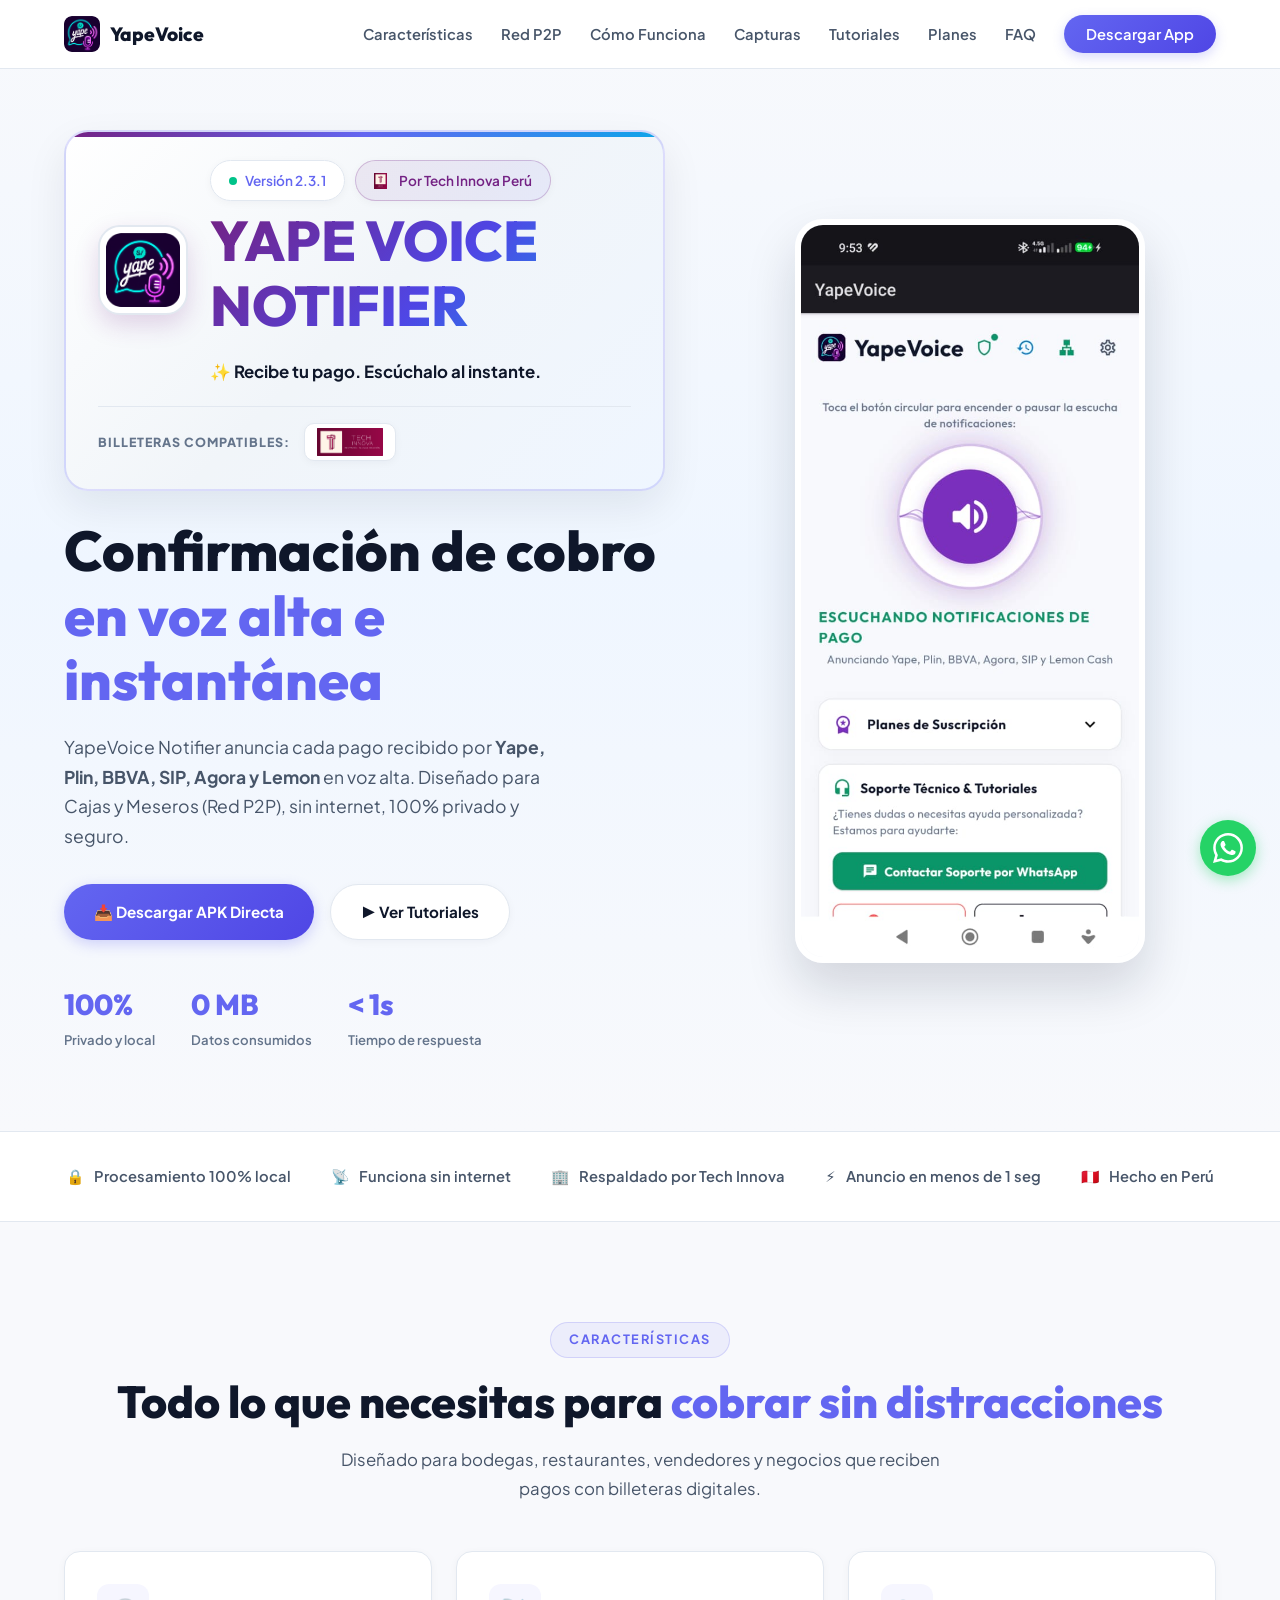
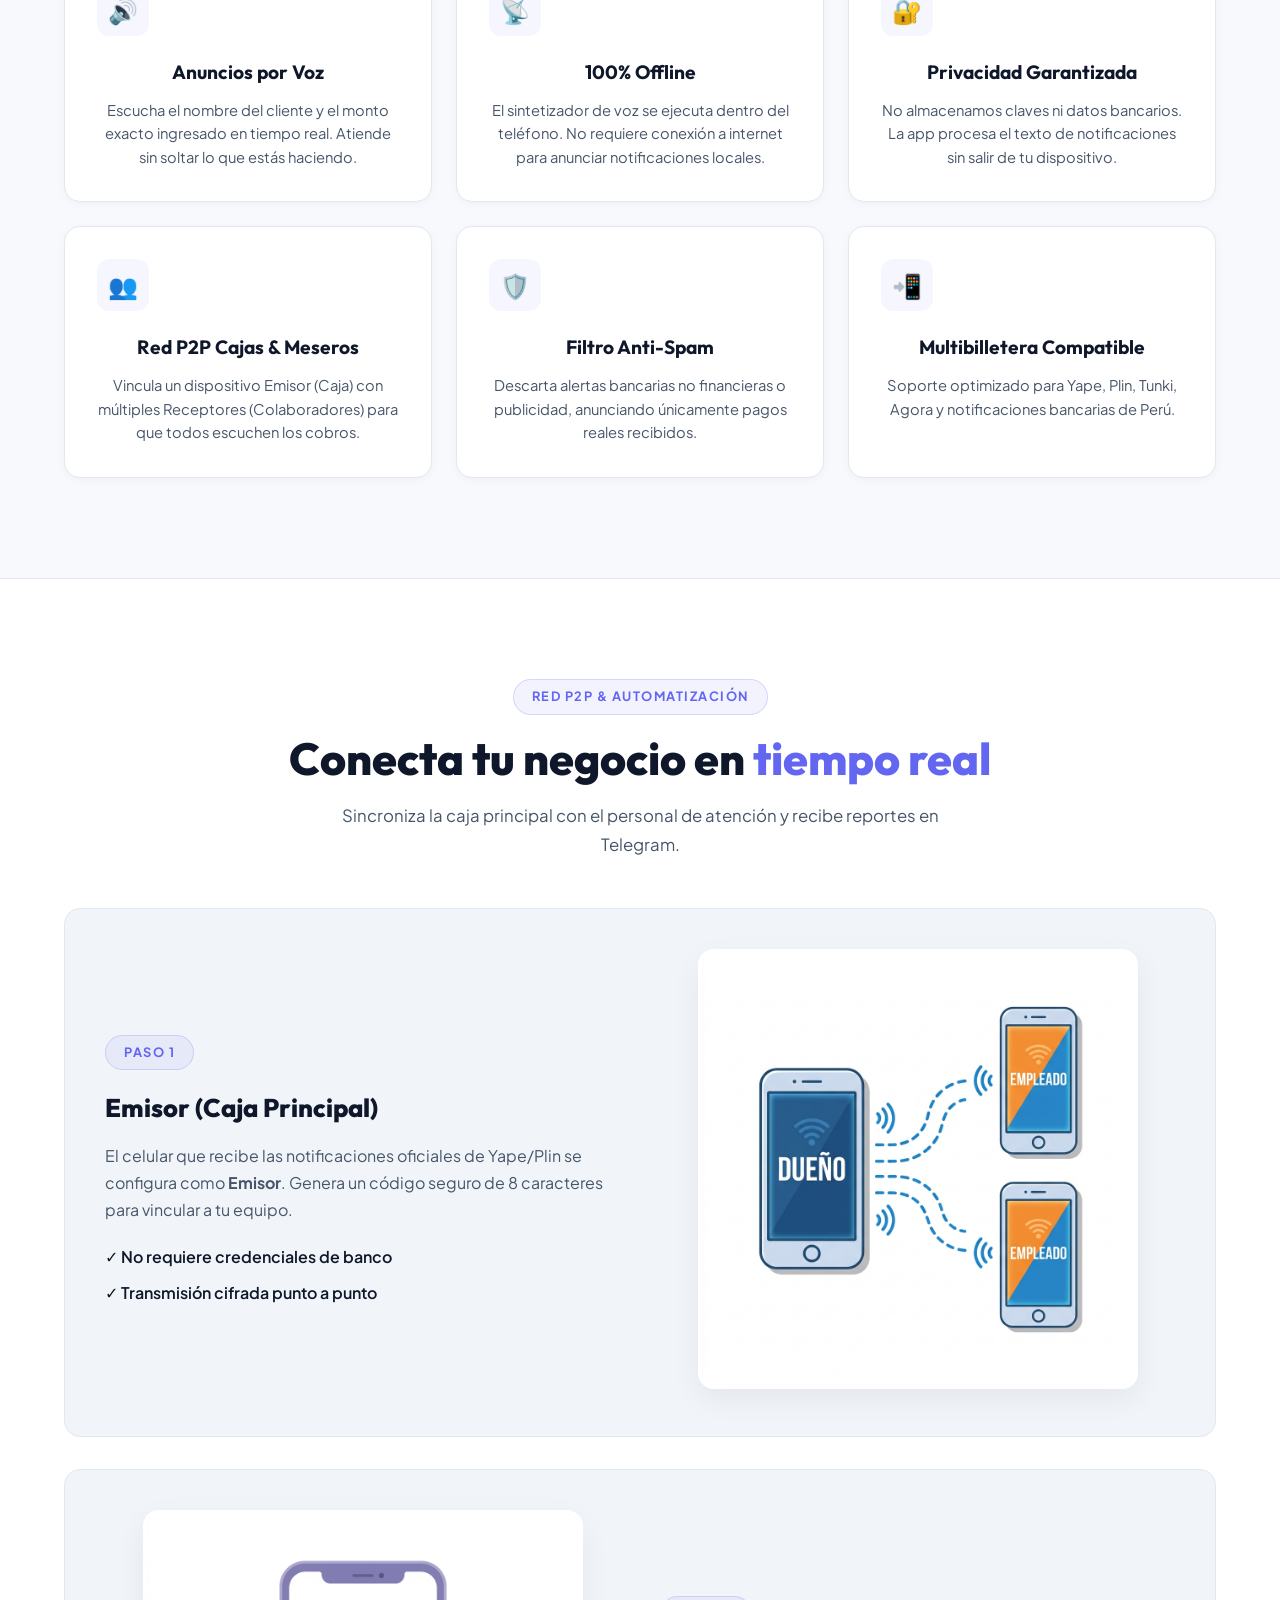
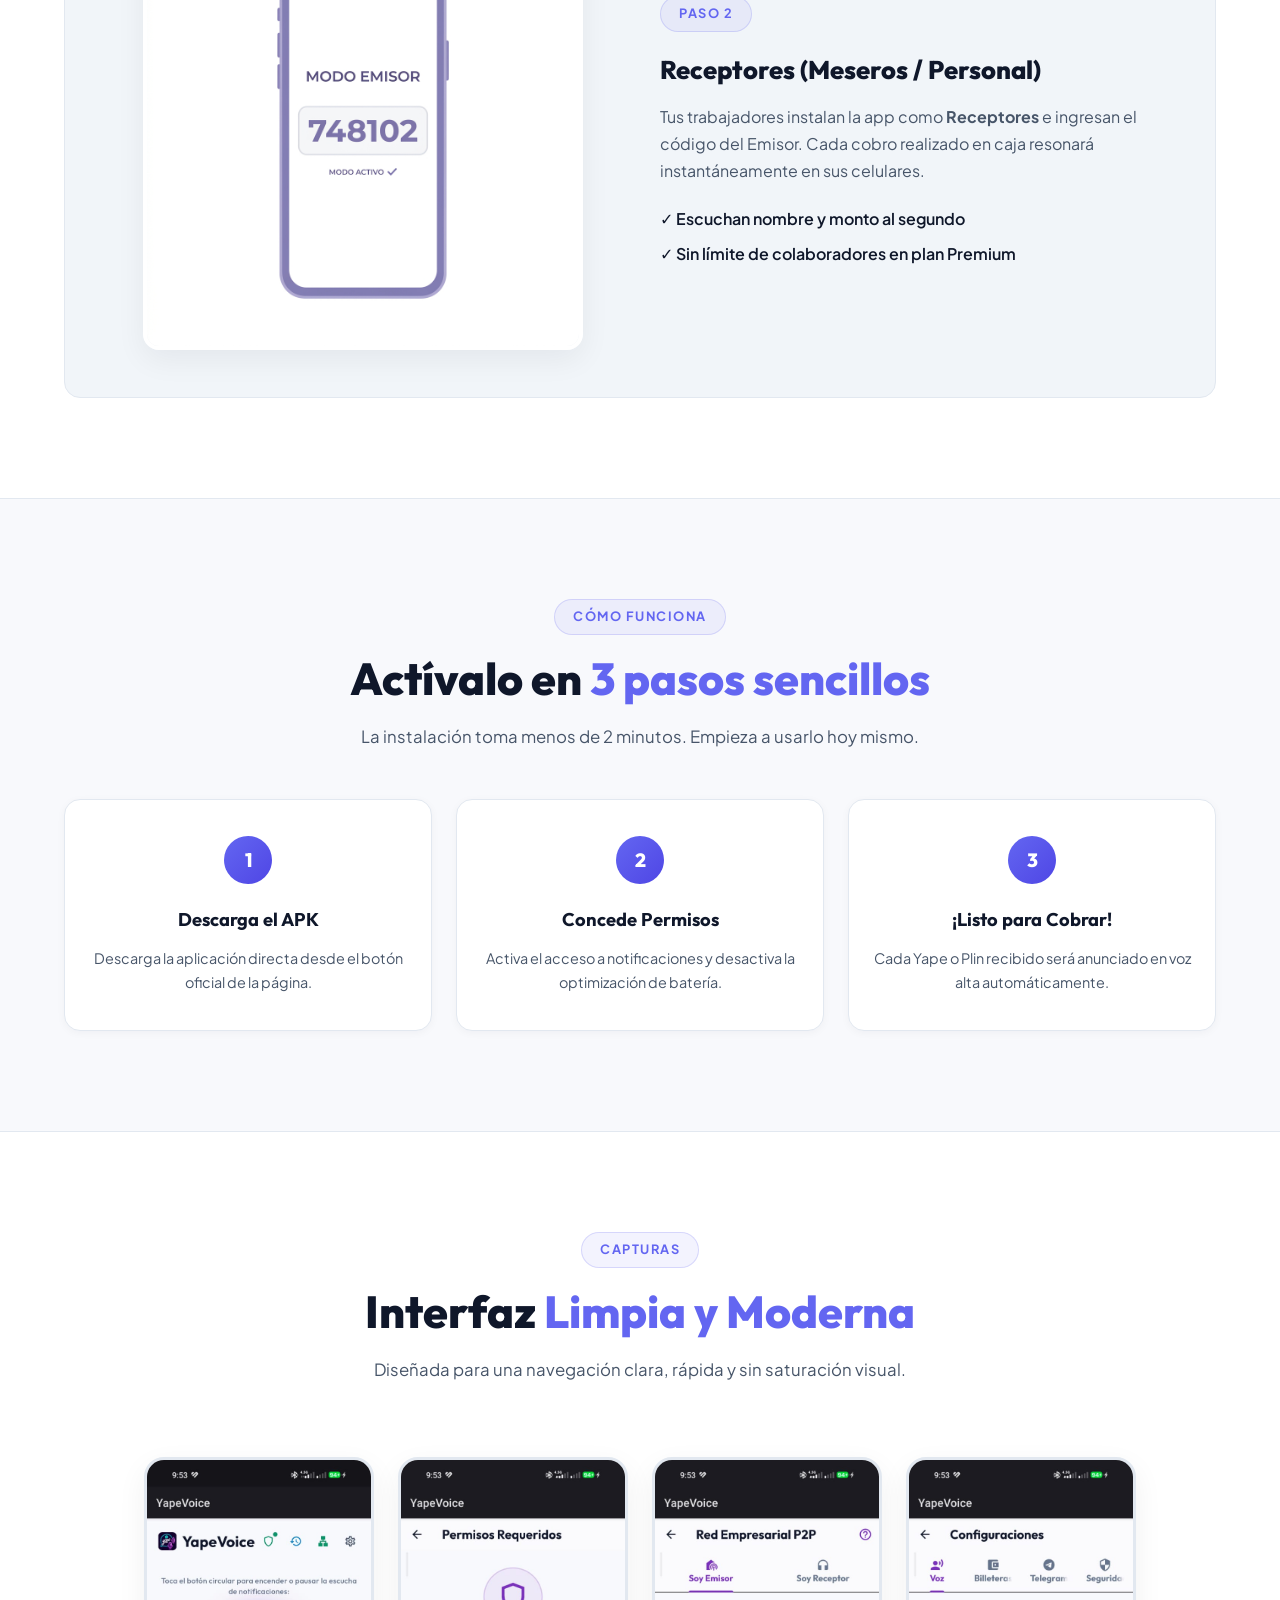
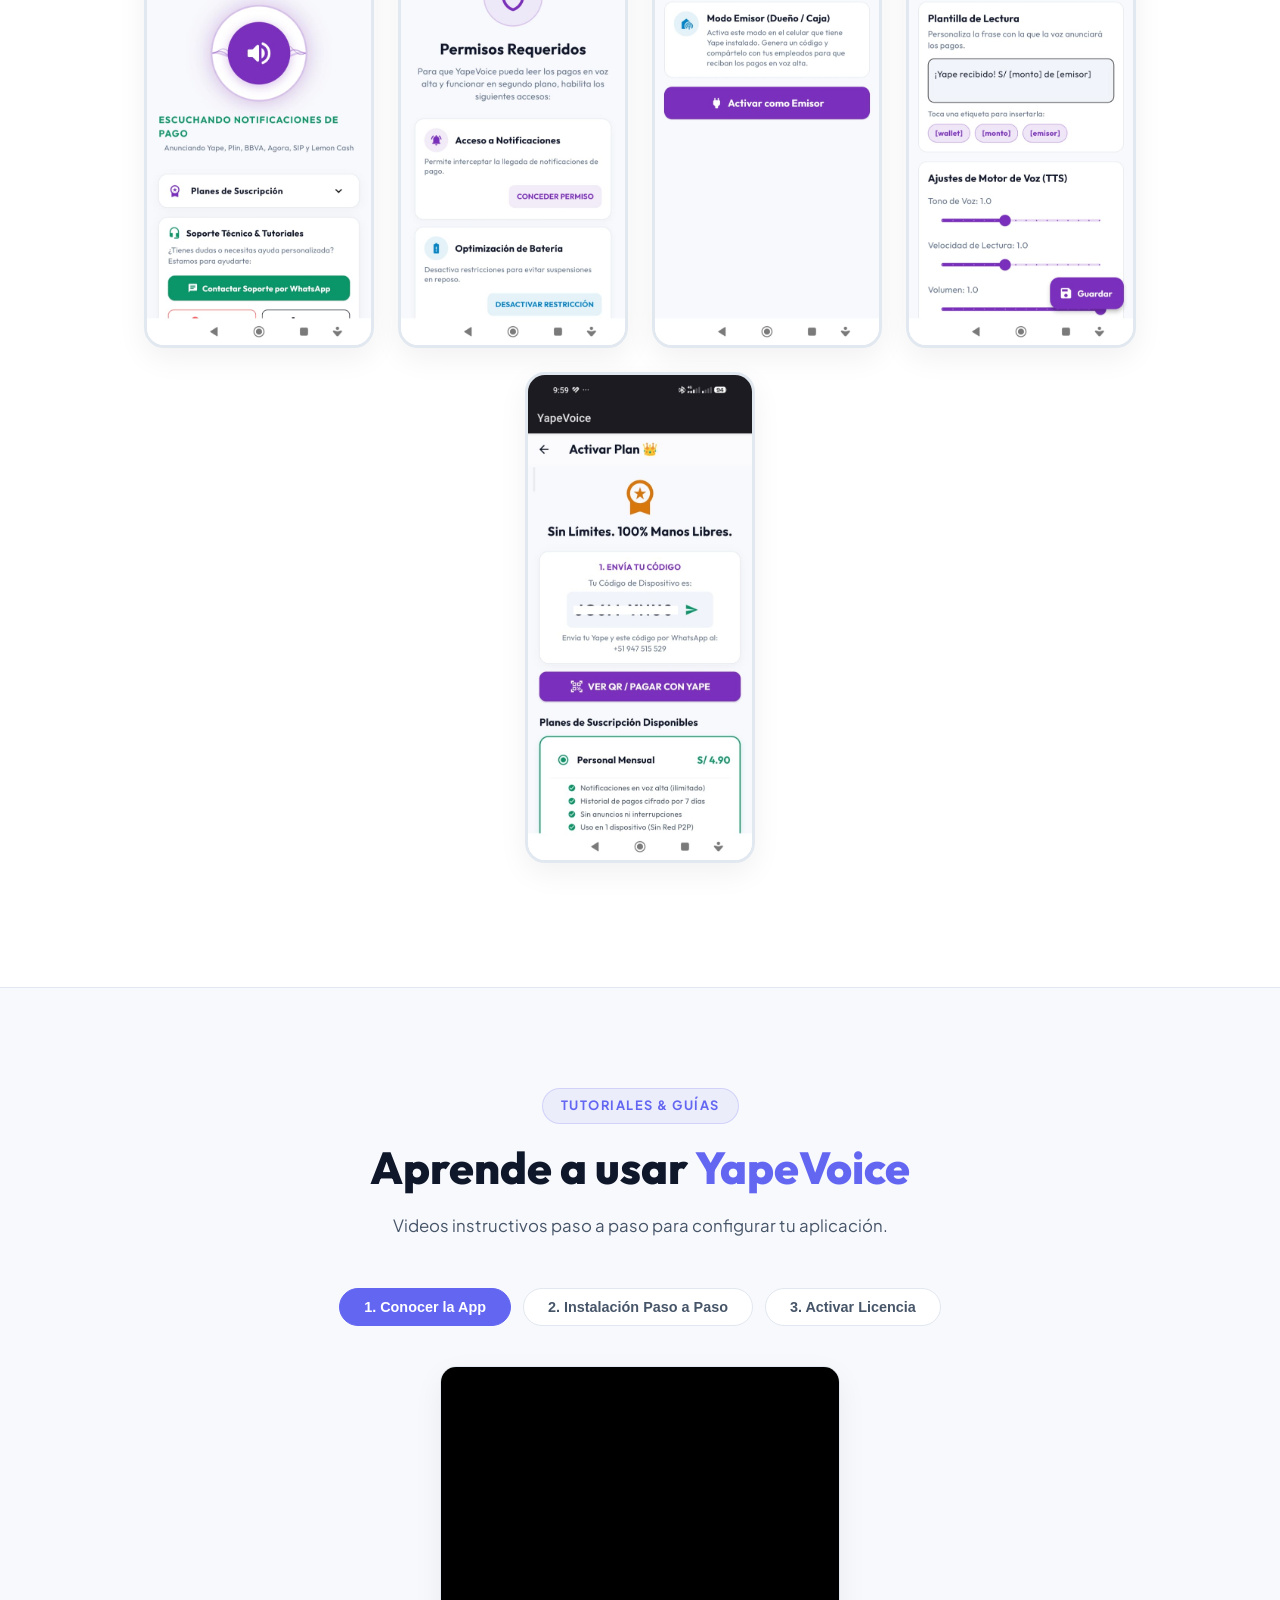
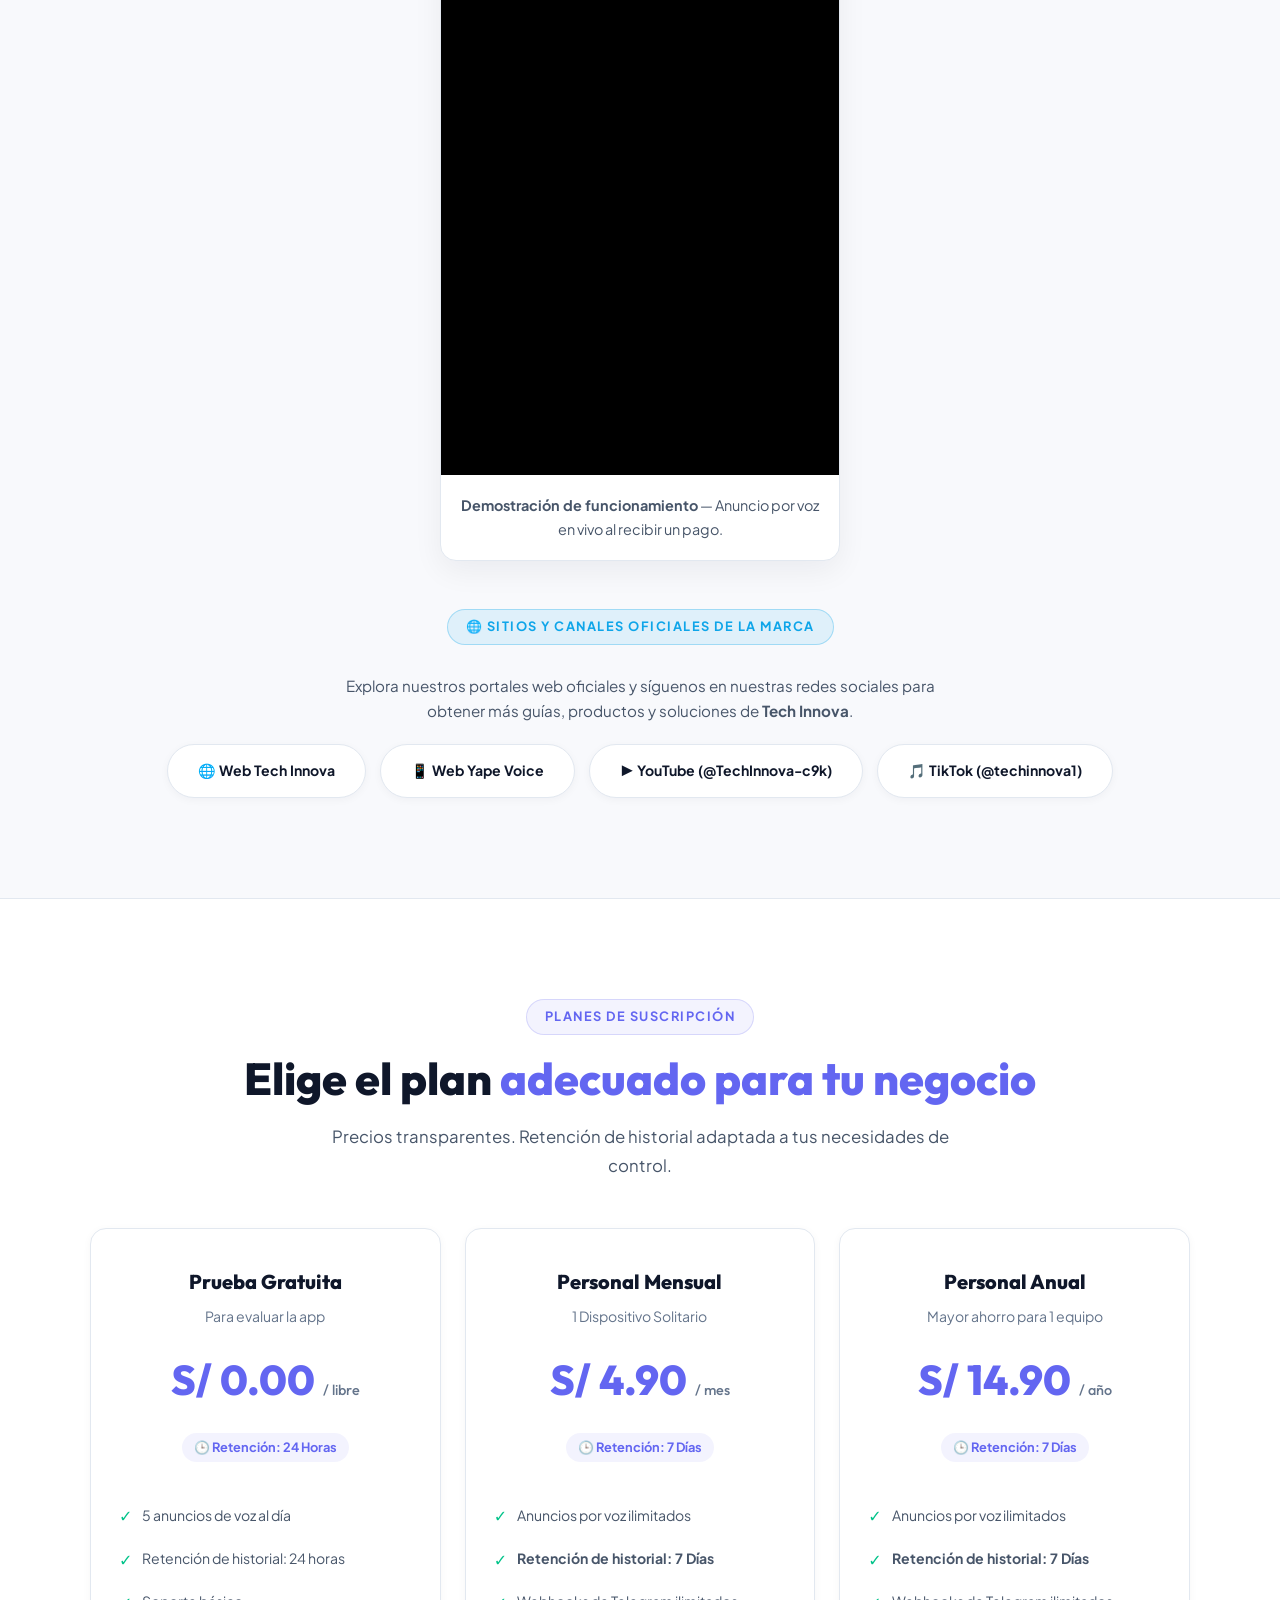
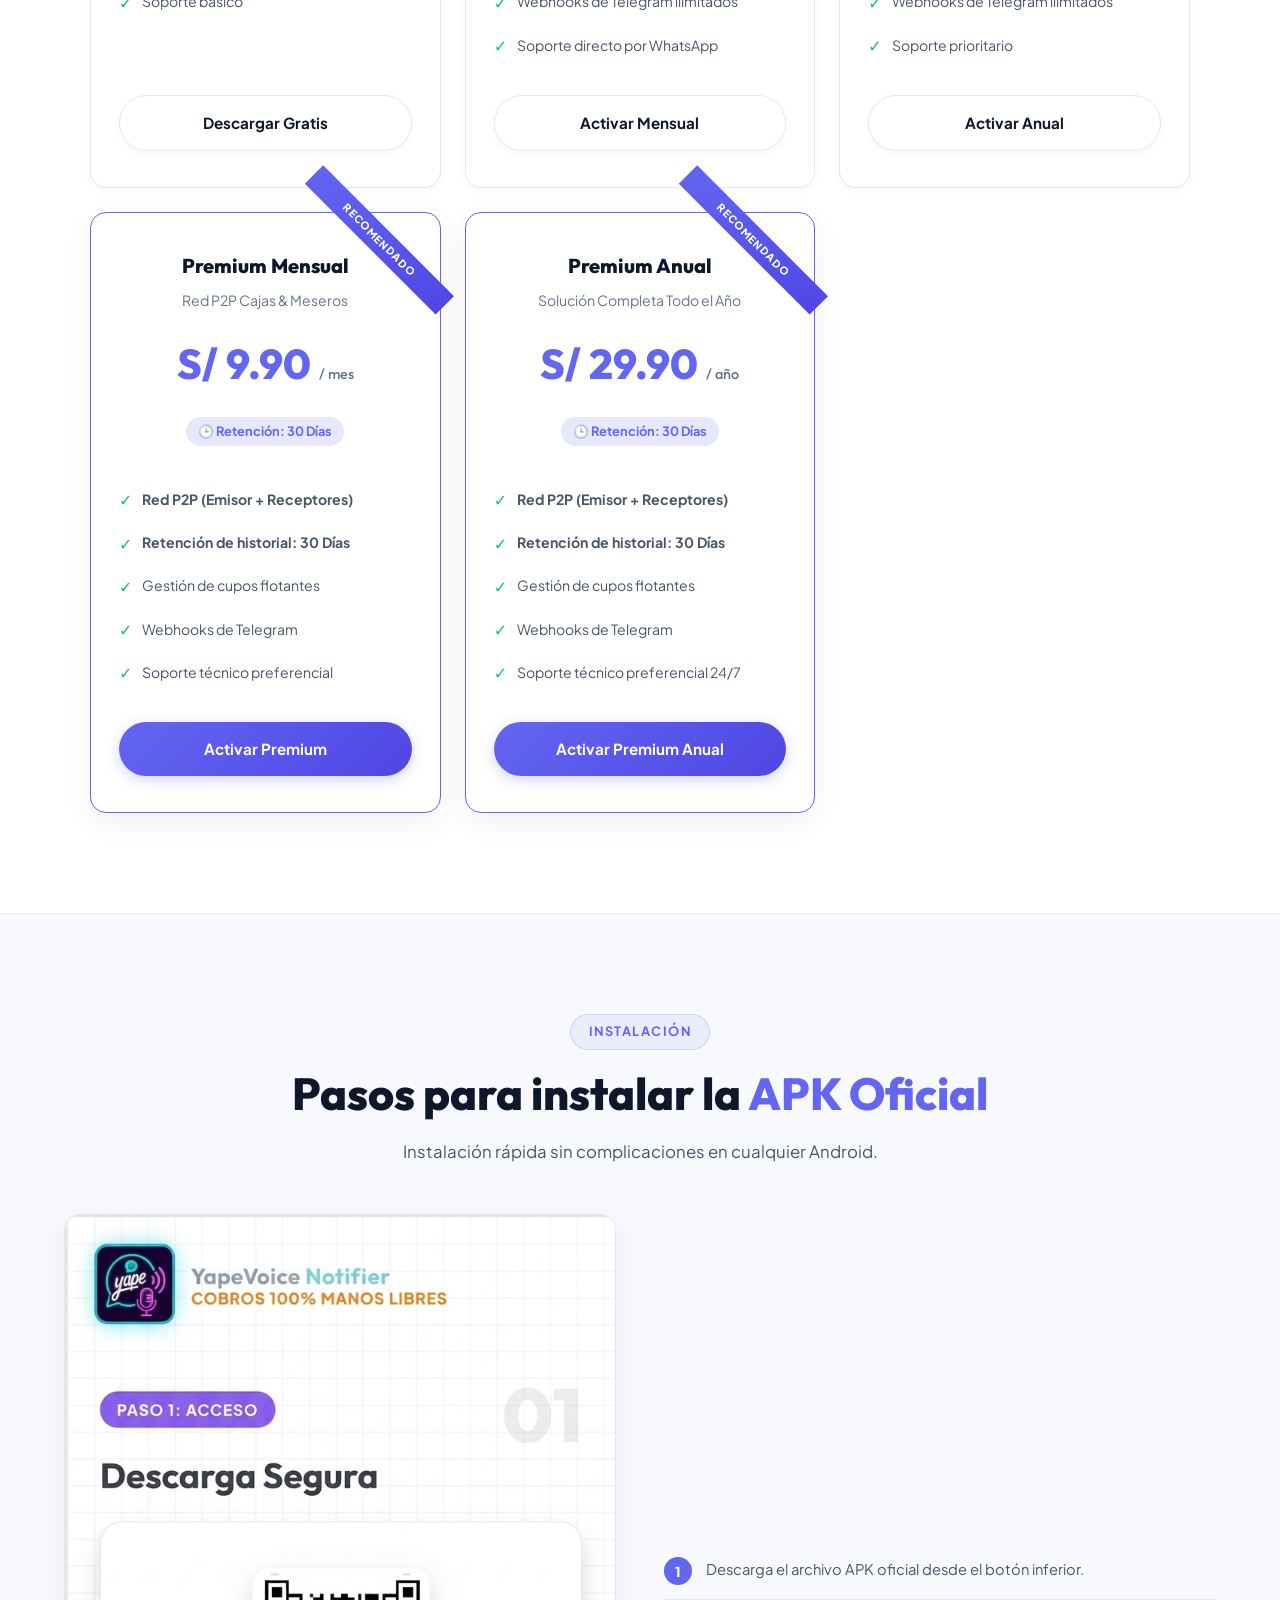
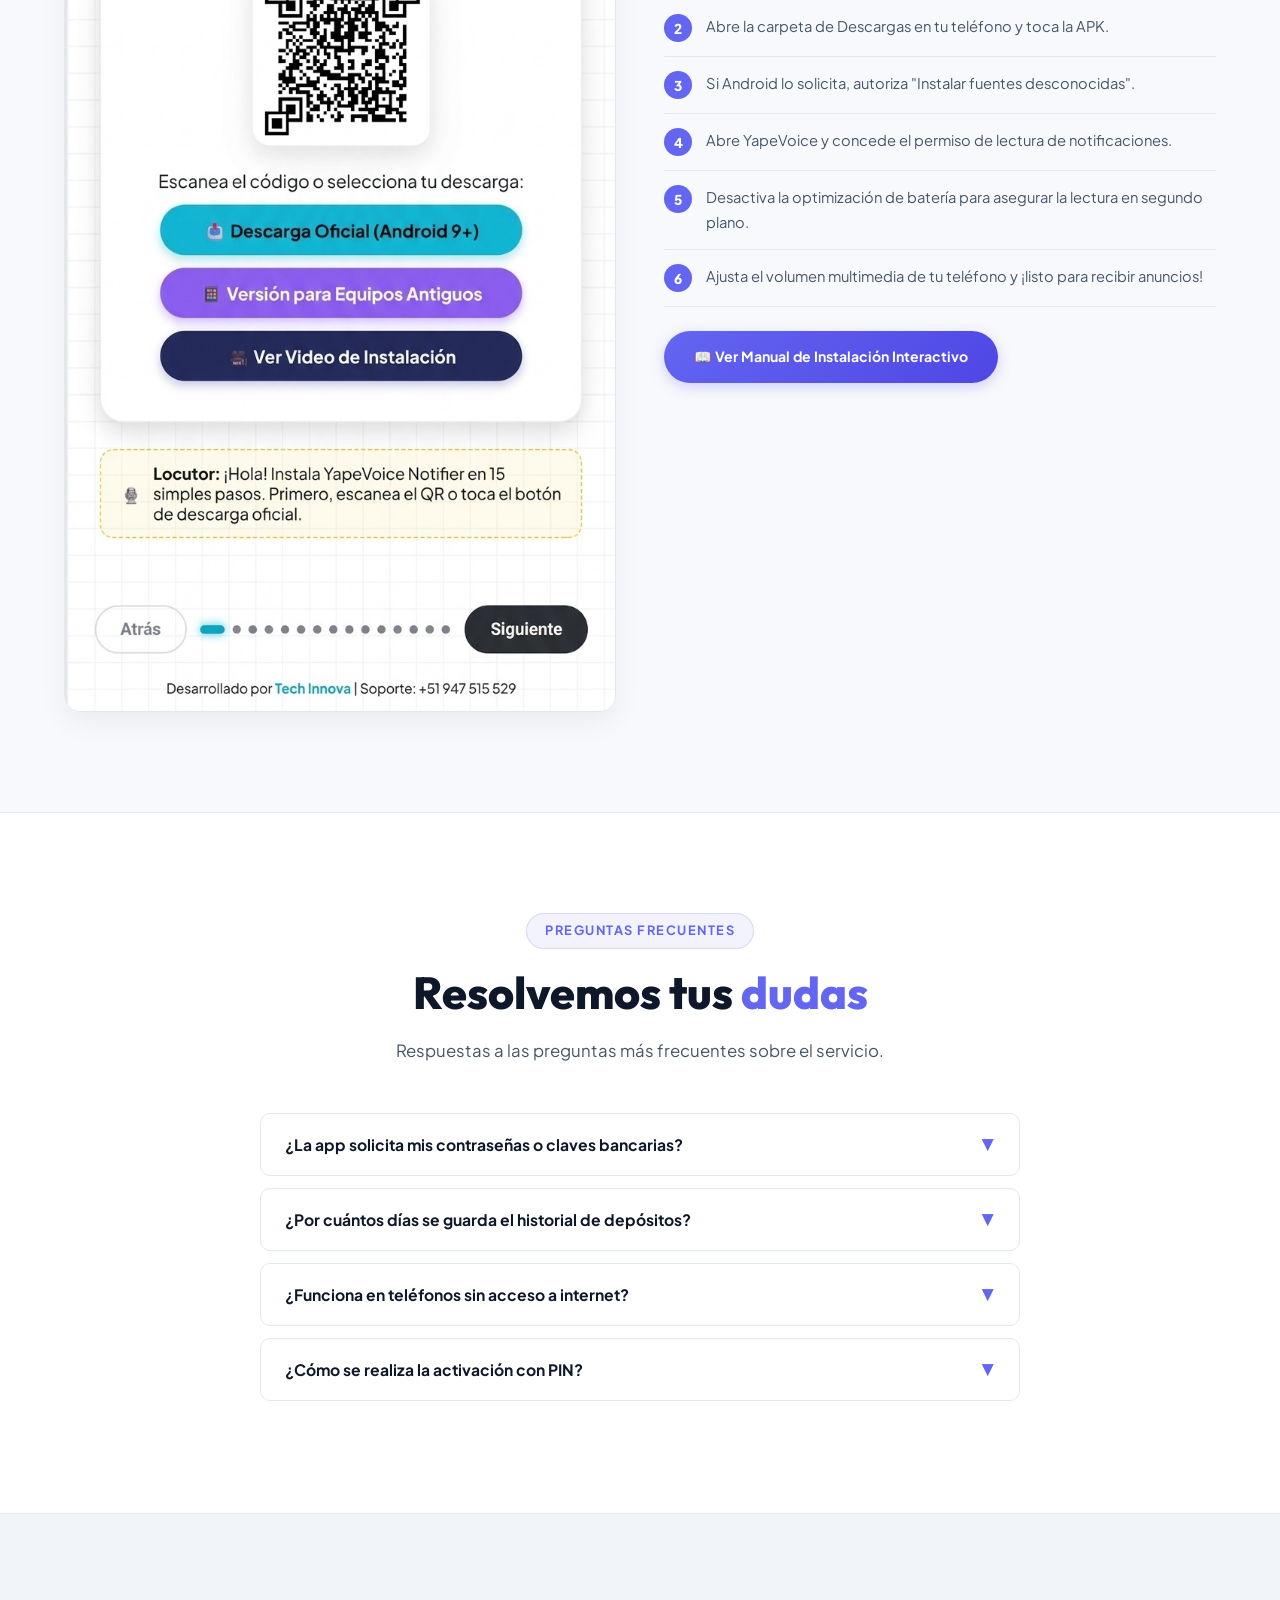
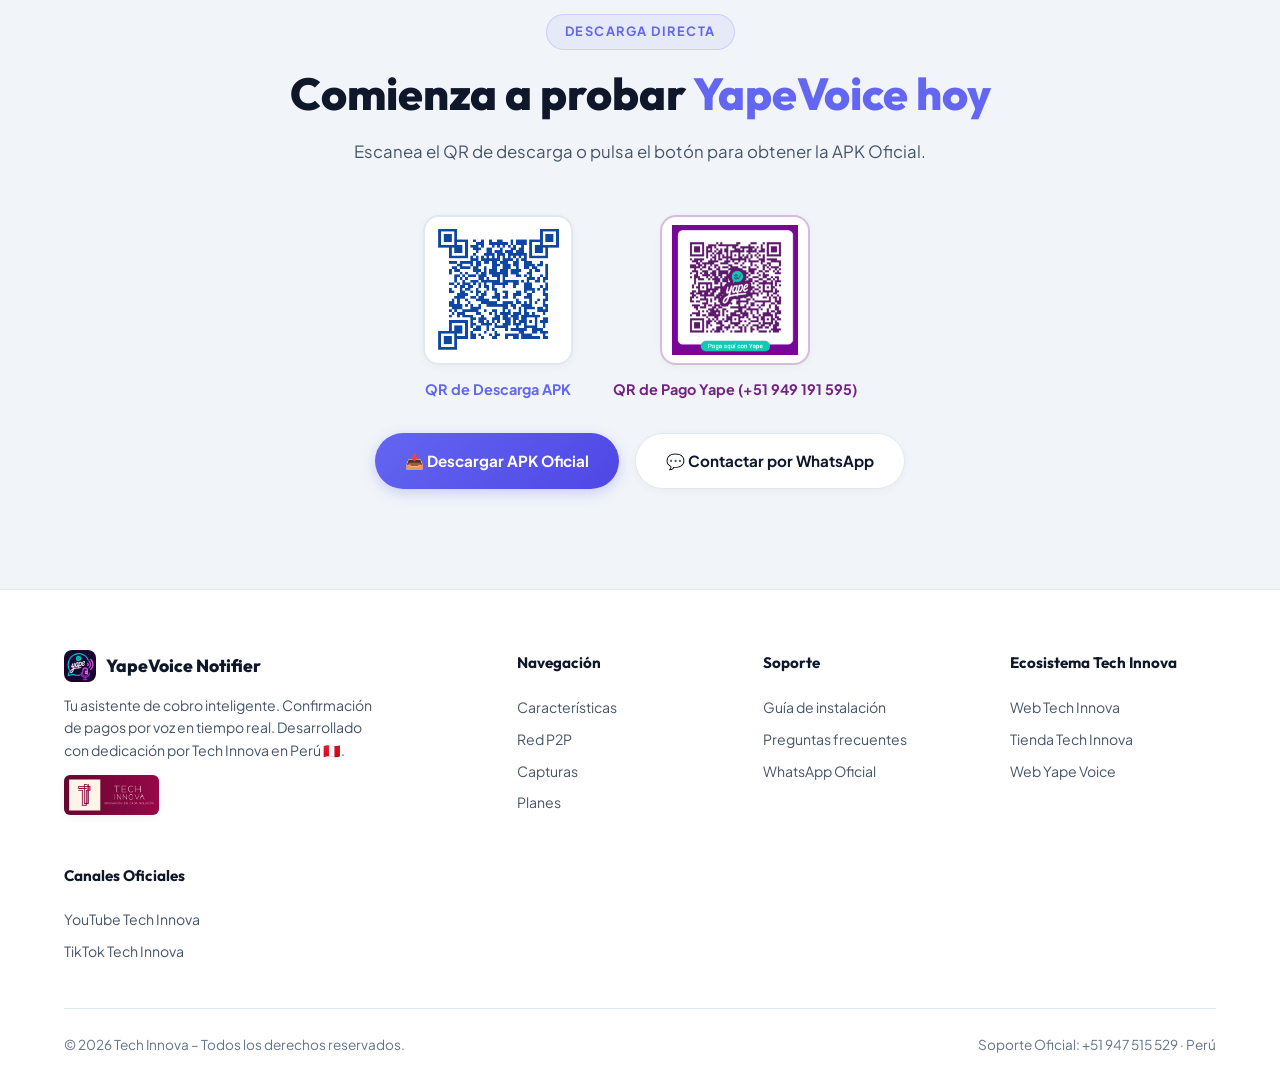
==== commit 36c00e59: "Add impactful main App Banner header to Landing Page index.html" ====
--- a/index.html
+++ b/index.html
@@ -249,6 +249,126 @@
             }
             .nav-links.active { display: flex; }
             .nav-toggle { display: block; }
+        }
+
+        /* ── APP MAIN BANNER ───────────────────────────────────────── */
+        .app-main-banner {
+            background: linear-gradient(135deg, #FFFFFF 0%, #F1F5F9 50%, #EFF6FF 100%);
+            border: 2px solid rgba(99, 102, 241, 0.22);
+            border-radius: 24px;
+            padding: 28px 32px;
+            box-shadow: 0 16px 40px rgba(15, 23, 42, 0.08);
+            margin-bottom: 28px;
+            position: relative;
+            overflow: hidden;
+            text-align: left;
+        }
+
+        .app-main-banner::before {
+            content: '';
+            position: absolute;
+            top: 0; left: 0; right: 0;
+            height: 5px;
+            background: linear-gradient(90deg, #742284 0%, #6366F1 50%, #0EA5E9 100%);
+        }
+
+        .app-banner-header {
+            display: flex;
+            align-items: center;
+            gap: 22px;
+            margin-bottom: 20px;
+        }
+
+        .app-banner-logo-wrapper {
+            position: relative;
+            flex-shrink: 0;
+        }
+
+        .app-banner-logo {
+            width: 90px;
+            height: 90px;
+            border-radius: 22px;
+            object-fit: contain;
+            background: #FFFFFF;
+            padding: 6px;
+            border: 2px solid var(--border-light);
+            box-shadow: 0 10px 25px rgba(116, 34, 132, 0.18);
+        }
+
+        .app-banner-info {
+            flex: 1;
+        }
+
+        .app-banner-meta-row {
+            display: flex;
+            align-items: center;
+            gap: 10px;
+            flex-wrap: wrap;
+            margin-bottom: 8px;
+        }
+
+        .app-banner-title {
+            font-family: 'Outfit', sans-serif;
+            font-size: clamp(1.9rem, 4vw, 2.7rem);
+            font-weight: 900;
+            line-height: 1.1;
+            background: linear-gradient(135deg, #742284 0%, #4F46E5 55%, #0EA5E9 100%);
+            -webkit-background-clip: text;
+            -webkit-text-fill-color: transparent;
+            margin-bottom: 4px;
+            letter-spacing: -0.5px;
+        }
+
+        .app-banner-tagline {
+            font-size: 1.05rem;
+            font-weight: 700;
+            color: var(--text-main);
+        }
+
+        .app-banner-wallets {
+            display: flex;
+            align-items: center;
+            gap: 14px;
+            padding-top: 16px;
+            border-top: 1px solid var(--border-light);
+            flex-wrap: wrap;
+        }
+
+        .app-banner-wallets-label {
+            font-size: 0.78rem;
+            font-weight: 800;
+            text-transform: uppercase;
+            letter-spacing: 1px;
+            color: var(--text-subtle);
+        }
+
+        .app-banner-wallets img {
+            height: 38px;
+            width: auto;
+            object-fit: contain;
+            border-radius: 10px;
+            background: #FFFFFF;
+            padding: 4px 12px;
+            border: 1px solid var(--border-light);
+            box-shadow: var(--shadow-sm);
+        }
+
+        @media (max-width: 640px) {
+            .app-main-banner {
+                padding: 22px 18px;
+            }
+            .app-banner-header {
+                flex-direction: column;
+                align-items: flex-start;
+                gap: 14px;
+            }
+            .app-banner-logo {
+                width: 72px;
+                height: 72px;
+            }
+            .app-banner-wallets {
+                justify-content: center;
+            }
         }
 
         /* ── HERO ──────────────────────────────────────────────────── */
@@ -1032,21 +1152,39 @@
 <section class="hero" id="inicio">
     <div class="container">
         <div class="hero-content">
-            <div style="display: flex; align-items: center; gap: 10px; flex-wrap: wrap; margin-bottom: 24px;">
-                <div class="hero-badge" style="margin-bottom: 0;">
-                    <span class="dot"></span>
-                    Versión 2.3.1
-                </div>
-                <div class="hero-badge" style="margin-bottom: 0; background: linear-gradient(135deg, rgba(99, 102, 241, 0.08) 0%, rgba(14, 165, 233, 0.08) 100%); border-color: rgba(99, 102, 241, 0.25); color: var(--primary-indigo);">
-                    <span>✨ Nueva versión más pulida, rápida y limpia</span>
-                </div>
-            </div>
+            <!-- APP MAIN BANNER -->
+            <div class="app-main-banner">
+                <div class="app-banner-header">
+                    <div class="app-banner-logo-wrapper">
+                        <img src="assets/Nueva versión/logo.png" alt="Yape Voice Notifier Logo Oficial" class="app-banner-logo">
+                    </div>
+                    <div class="app-banner-info">
+                        <div class="app-banner-meta-row">
+                            <div class="hero-badge" style="margin-bottom: 0;">
+                                <span class="dot"></span>
+                                Versión 2.3.1
+                            </div>
+                            <div class="hero-badge" style="margin-bottom: 0; background: linear-gradient(135deg, rgba(116, 34, 132, 0.08) 0%, rgba(99, 102, 241, 0.08) 100%); border-color: rgba(116, 34, 132, 0.25); color: var(--primary-purple);">
+                                <img src="assets/Nueva versión/logo_TI.png" alt="Tech Innova Logo" style="height: 16px; width: auto; vertical-align: middle; margin-right: 4px;">
+                                <span>Por Tech Innova Perú</span>
+                            </div>
+                        </div>
+                        <h1 class="app-banner-title">YAPE VOICE NOTIFIER</h1>
+                        <p class="app-banner-tagline">✨ Recibe tu pago. Escúchalo al instante.</p>
+                    </div>
+                </div>
+                <div class="app-banner-wallets">
+                    <span class="app-banner-wallets-label">Billeteras compatibles:</span>
+                    <img src="assets/Nueva versión/Baner.png" alt="Logos de billeteras compatibles: Yape, Plin, BBVA, SIP, Agora, Lemon">
+                </div>
+            </div>
+
             <h1>
                 Confirmación de cobro<br>
                 <span class="text-indigo">en voz alta e instantánea</span>
             </h1>
             <p class="hero-desc">
-                YapeVoice Notifier anuncia cada pago recibido por <strong>Yape, Plin, Tunki y Agora</strong> en voz alta. Diseñado para Cajas y Meseros (Red P2P), sin internet, 100% privado y seguro.
+                YapeVoice Notifier anuncia cada pago recibido por <strong>Yape, Plin, BBVA, SIP, Agora y Lemon</strong> en voz alta. Diseñado para Cajas y Meseros (Red P2P), sin internet, 100% privado y seguro.
             </p>
             <div class="hero-actions">
                 <a href="#descargar" class="btn-primary">
@@ -1412,7 +1550,7 @@
                     <li><span class="guide-step-num">6</span>Ajusta el volumen multimedia de tu teléfono y ¡listo para recibir anuncios!</li>
                 </ol>
                 <div style="margin-top: 24px; display: flex; gap: 12px; flex-wrap: wrap;">
-                    <a href="../index.html" target="_blank" class="btn-primary" style="font-size: 0.88rem; text-decoration: none;">
+                    <a href="https://techinnovareg-lgtm.github.io/YapeVoice-app/" target="_blank" class="btn-primary" style="font-size: 0.88rem; text-decoration: none;">
                         📖 Ver Manual de Instalación Interactivo
                     </a>
                 </div>
@@ -1472,7 +1610,7 @@
         </div>
 
         <div style="display: flex; justify-content: center; gap: 16px; flex-wrap: wrap;">
-            <a href="https://techinnovareg-lgtm.github.io/YapeVoice-app/" target="_blank" class="btn-primary">📥 Descargar APK Oficial</a>
+            <a href="https://github.com/techinnovareg-lgtm/YapeVoice-app/releases/download/v1.0.0/app-release-7.apk" target="_blank" class="btn-primary">📥 Descargar APK Oficial</a>
             <a href="https://wa.me/51947515529?text=Hola%2C%20deseo%20asistencia%20para%20probar%20YapeVoice%20Notifier" target="_blank" class="btn-secondary">💬 Contactar por WhatsApp</a>
         </div>
     </div>
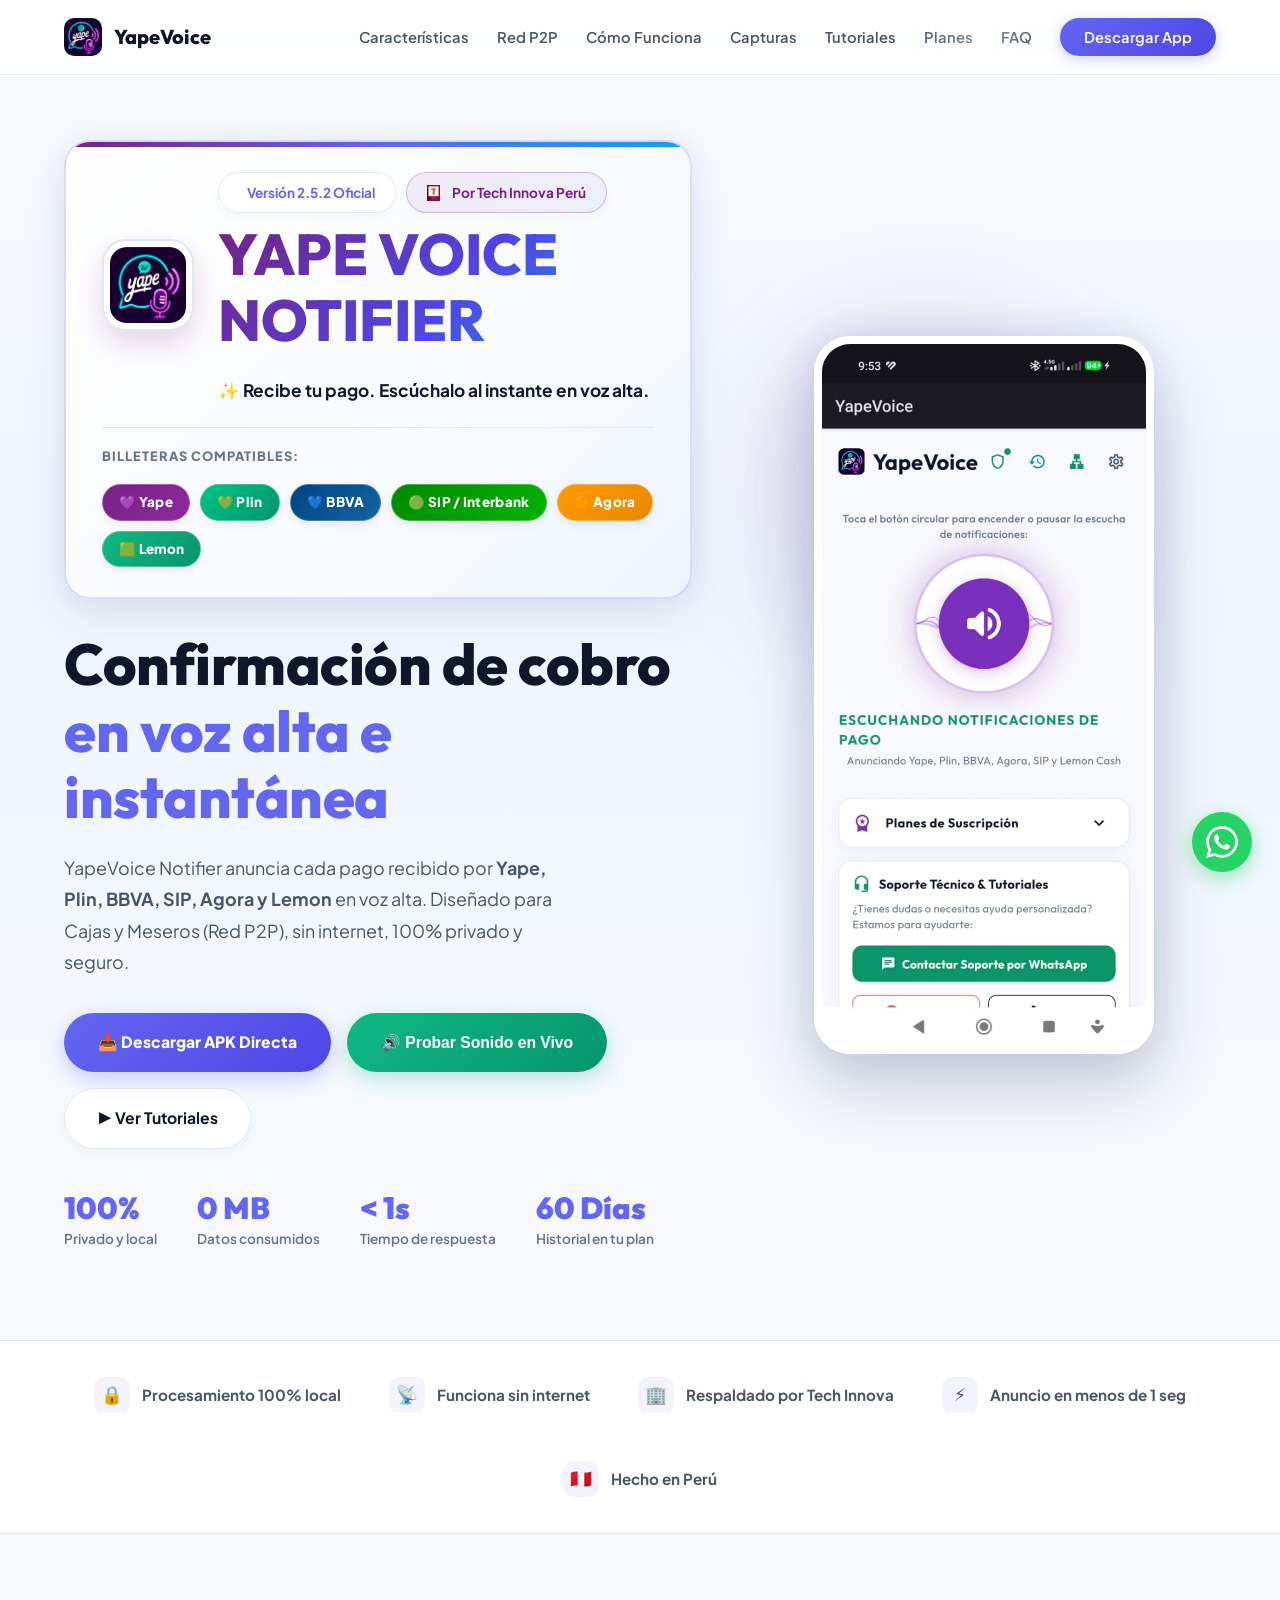
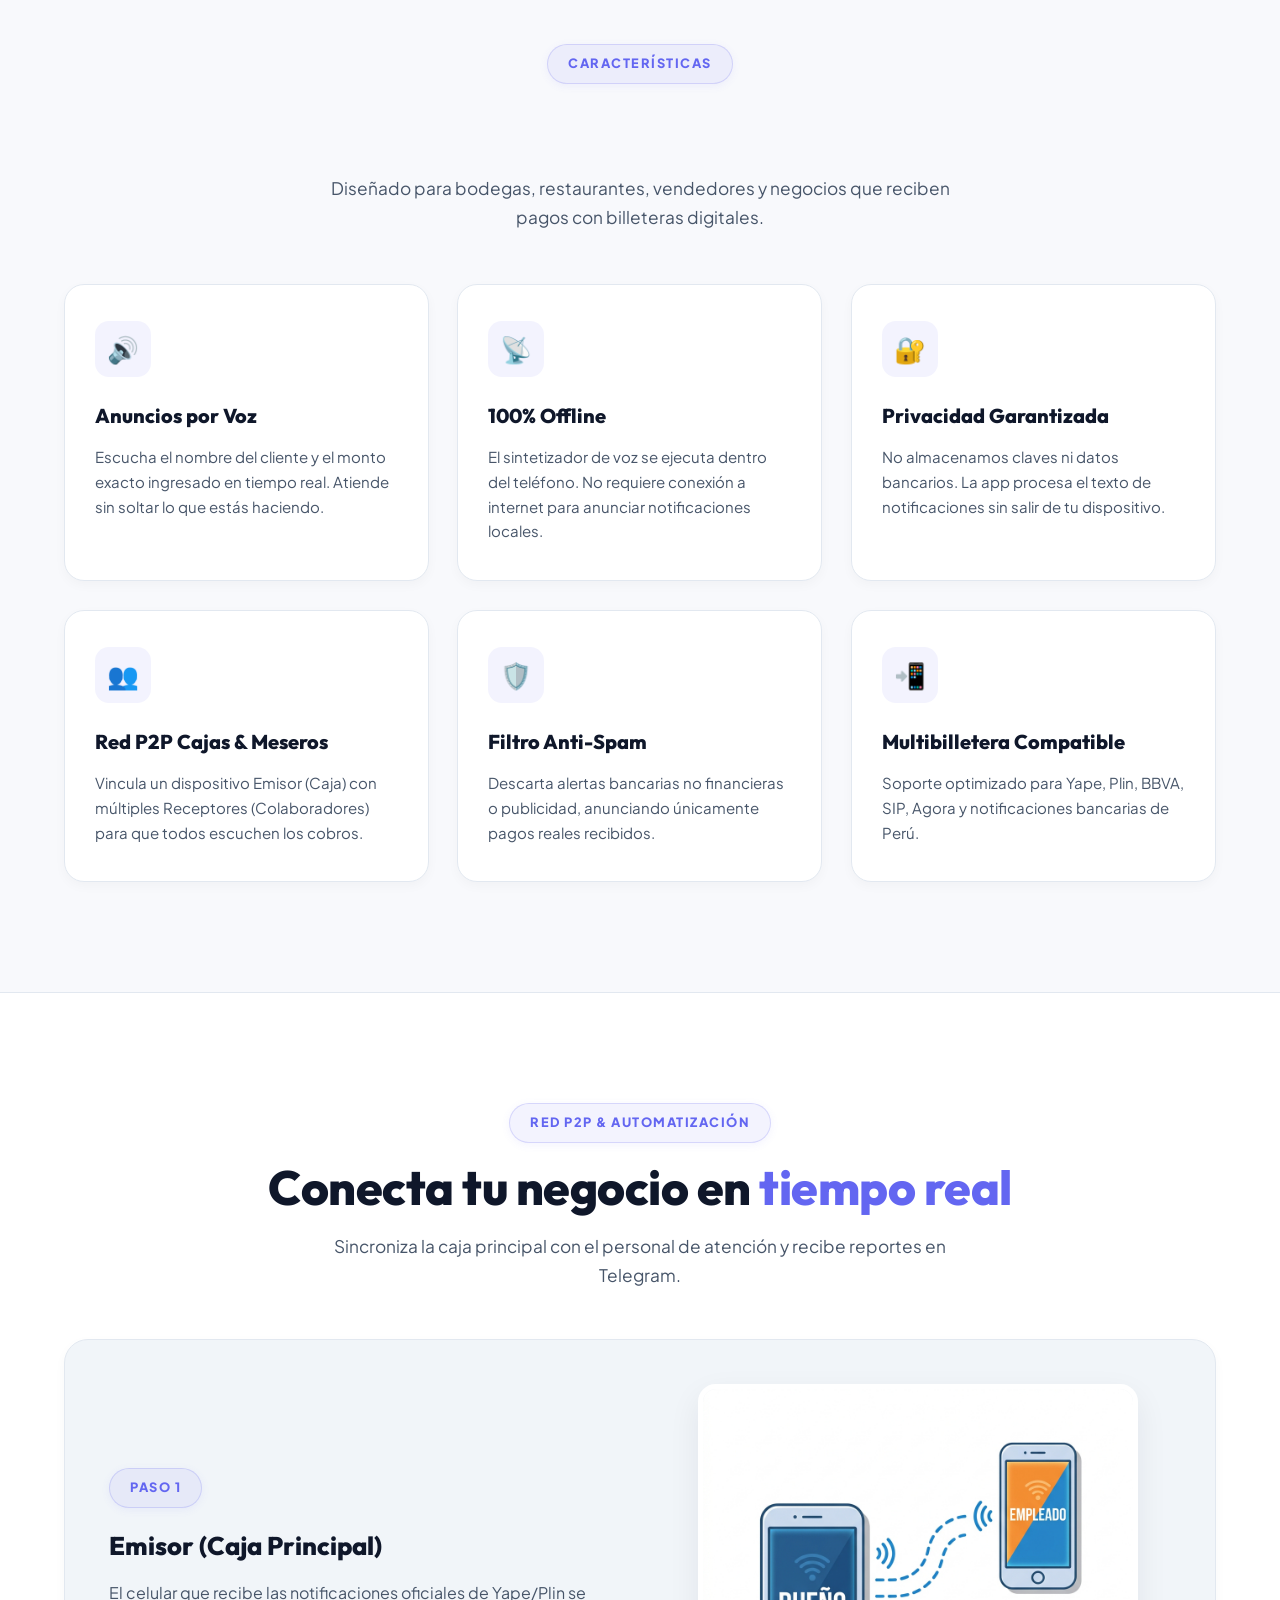
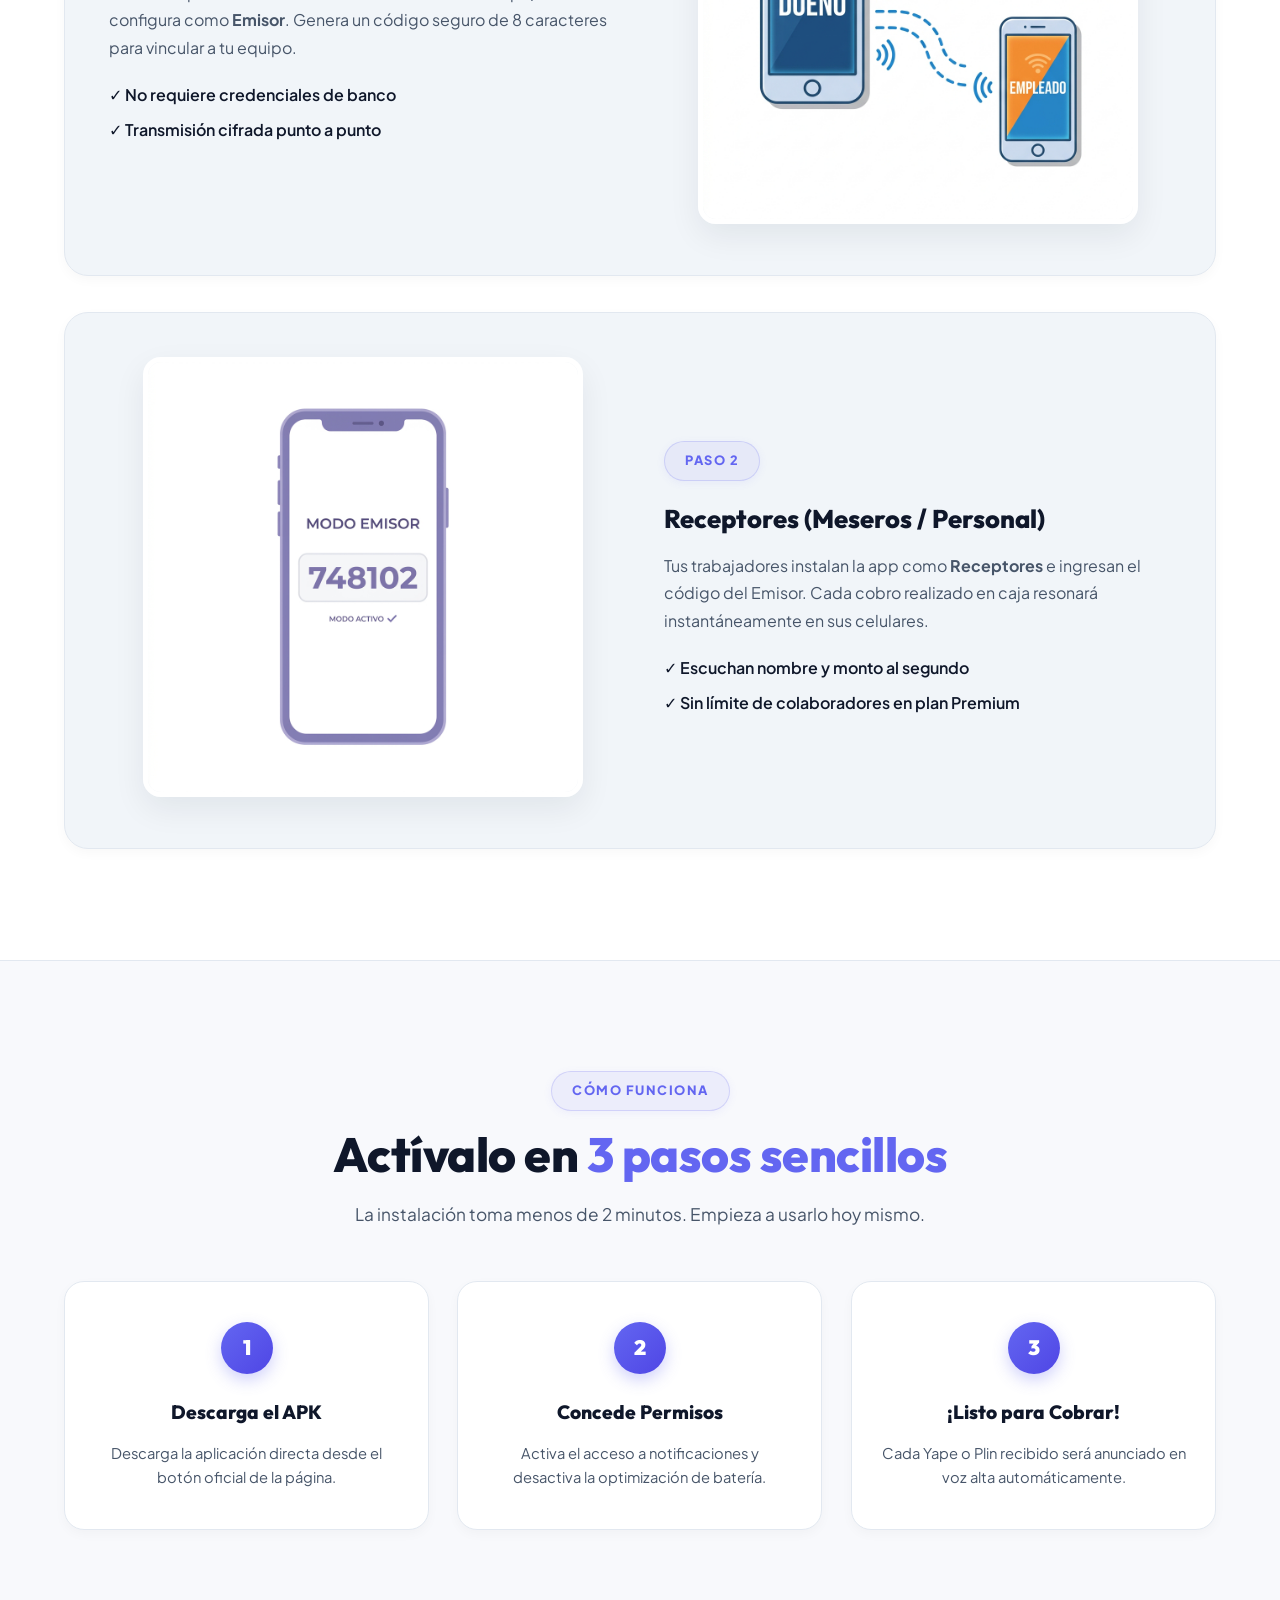
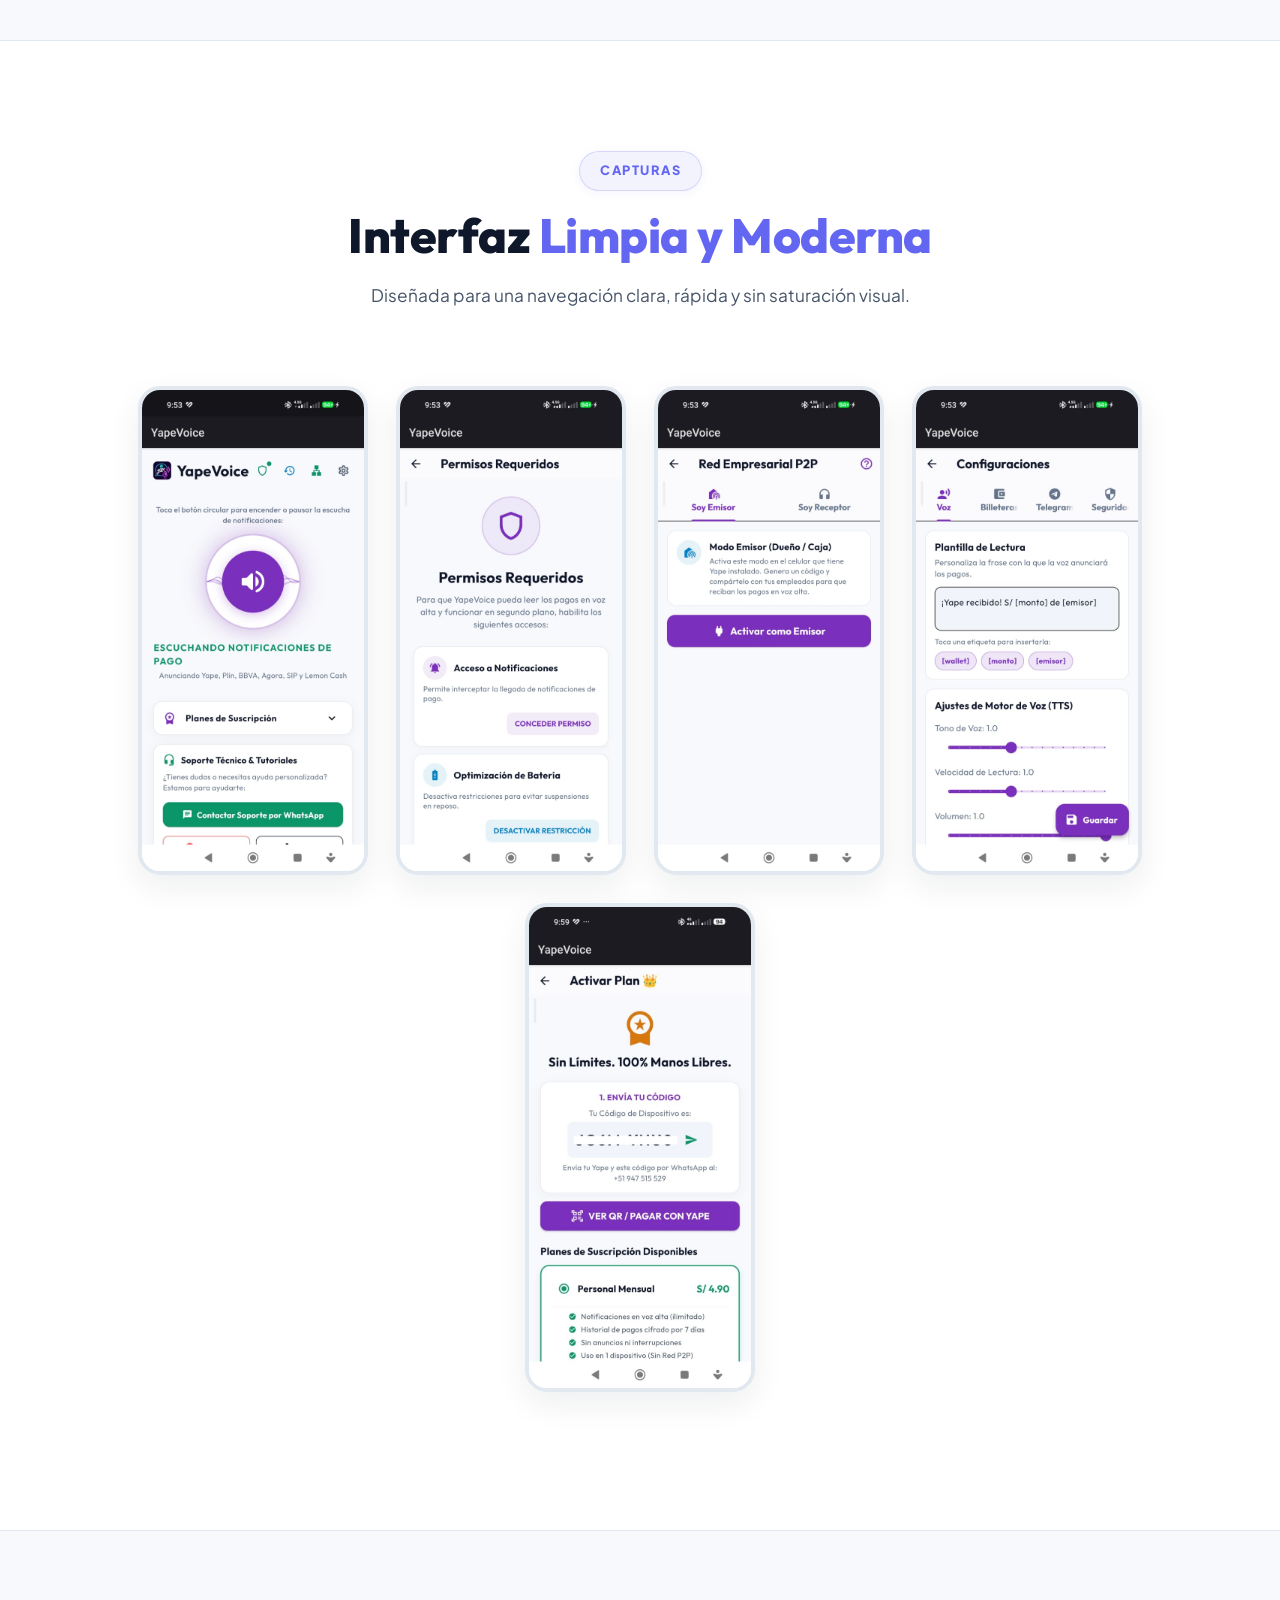
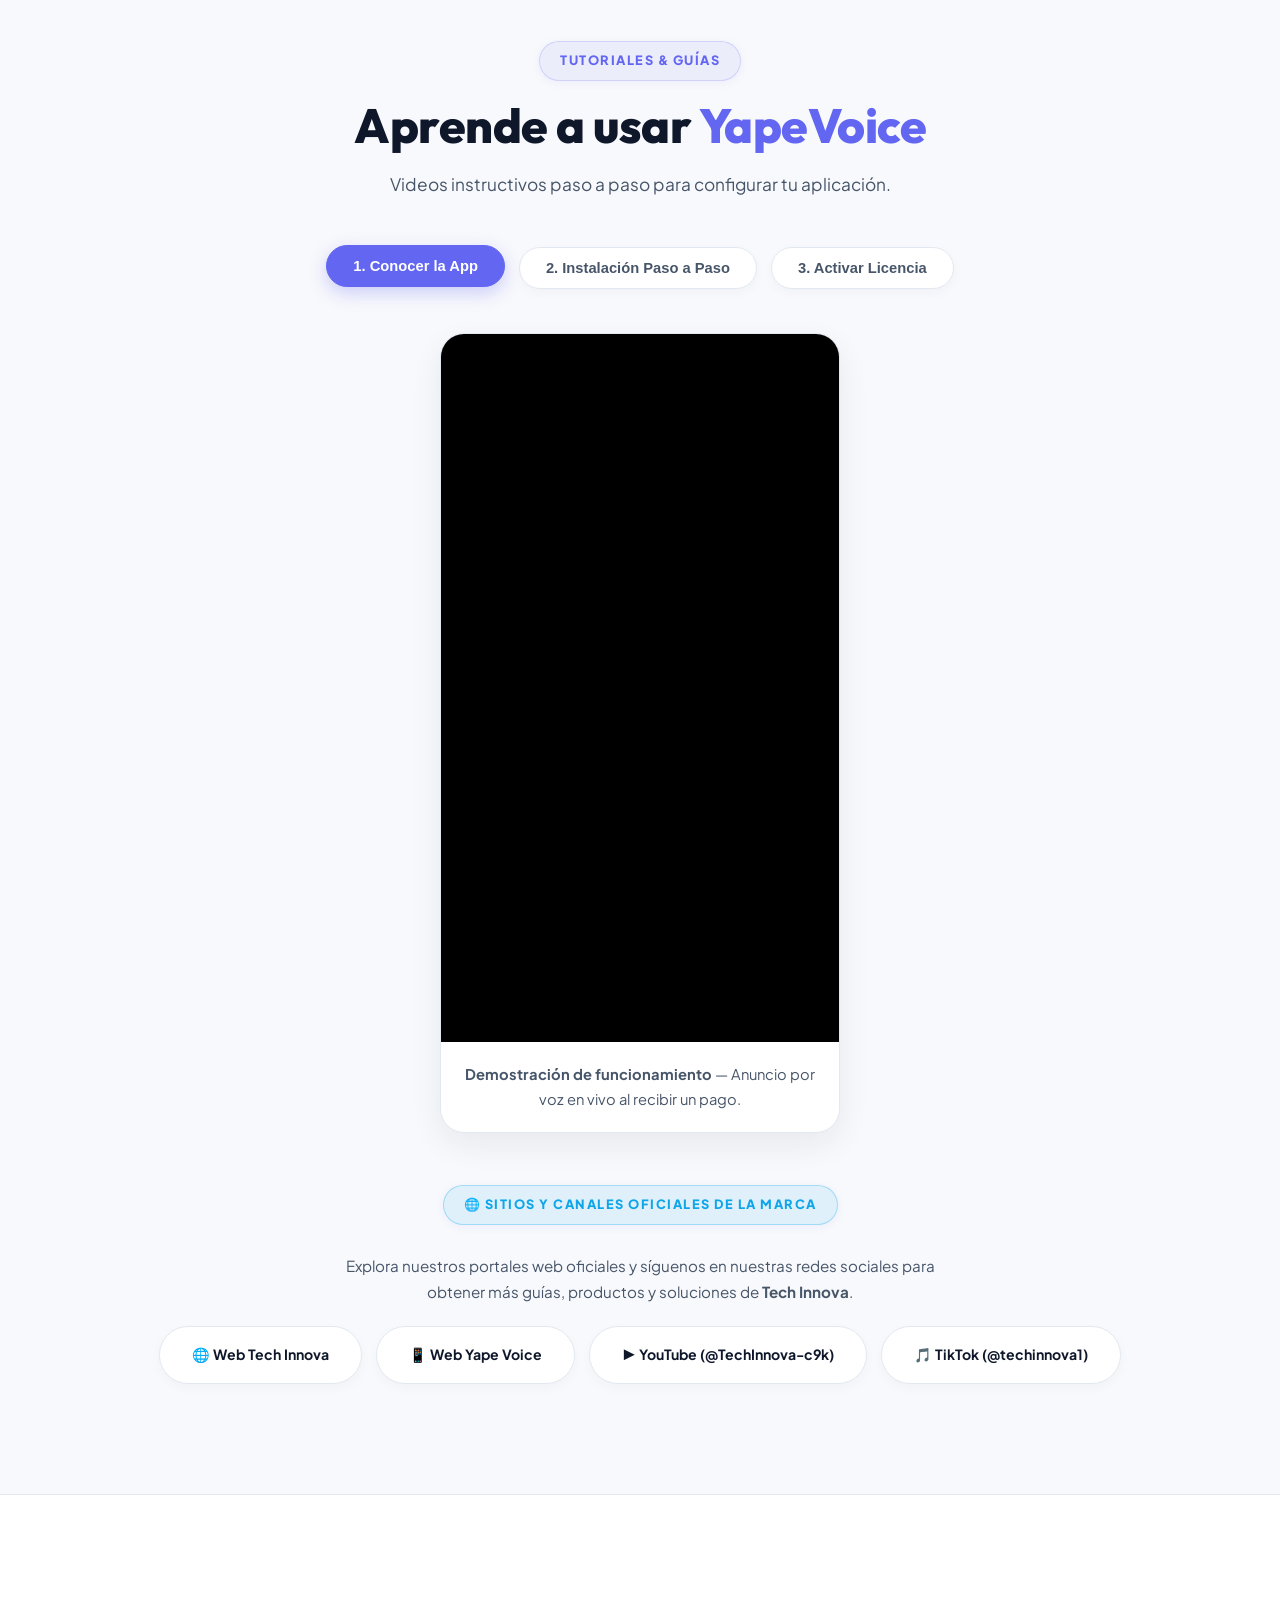
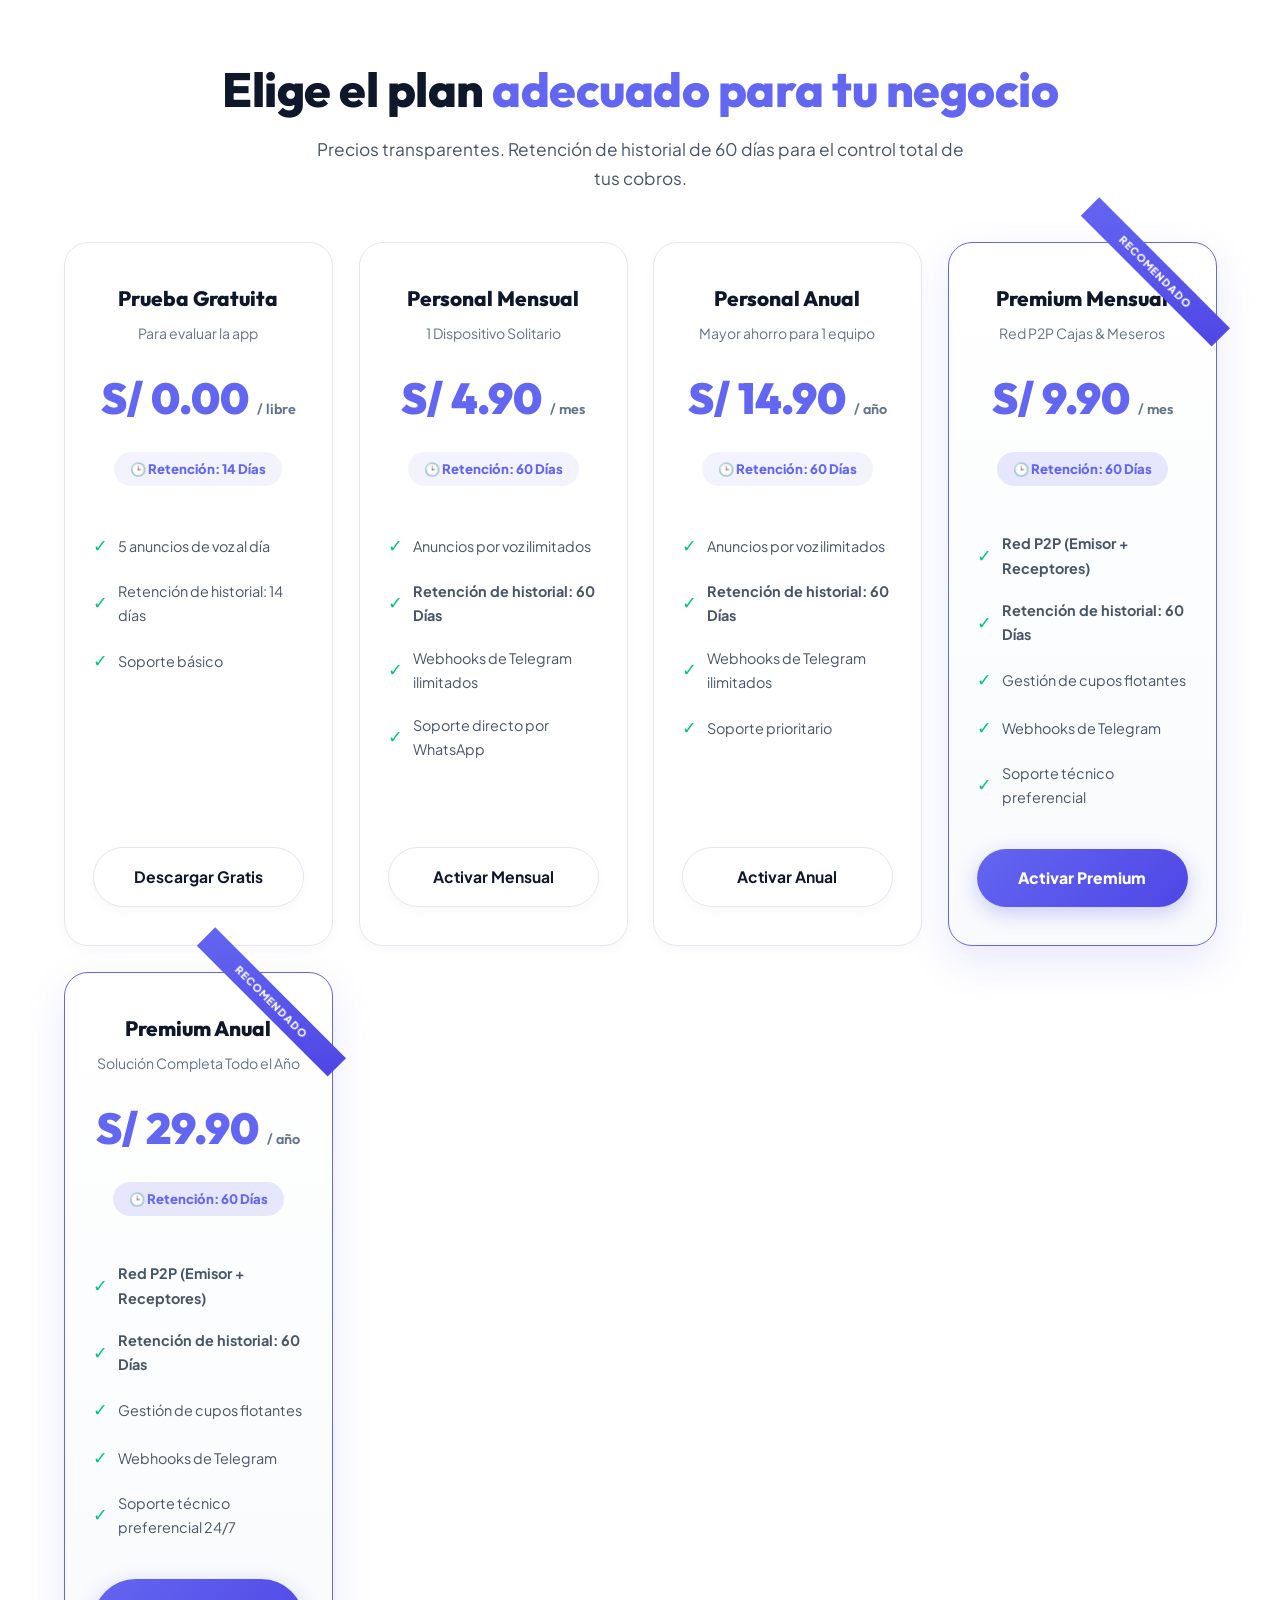
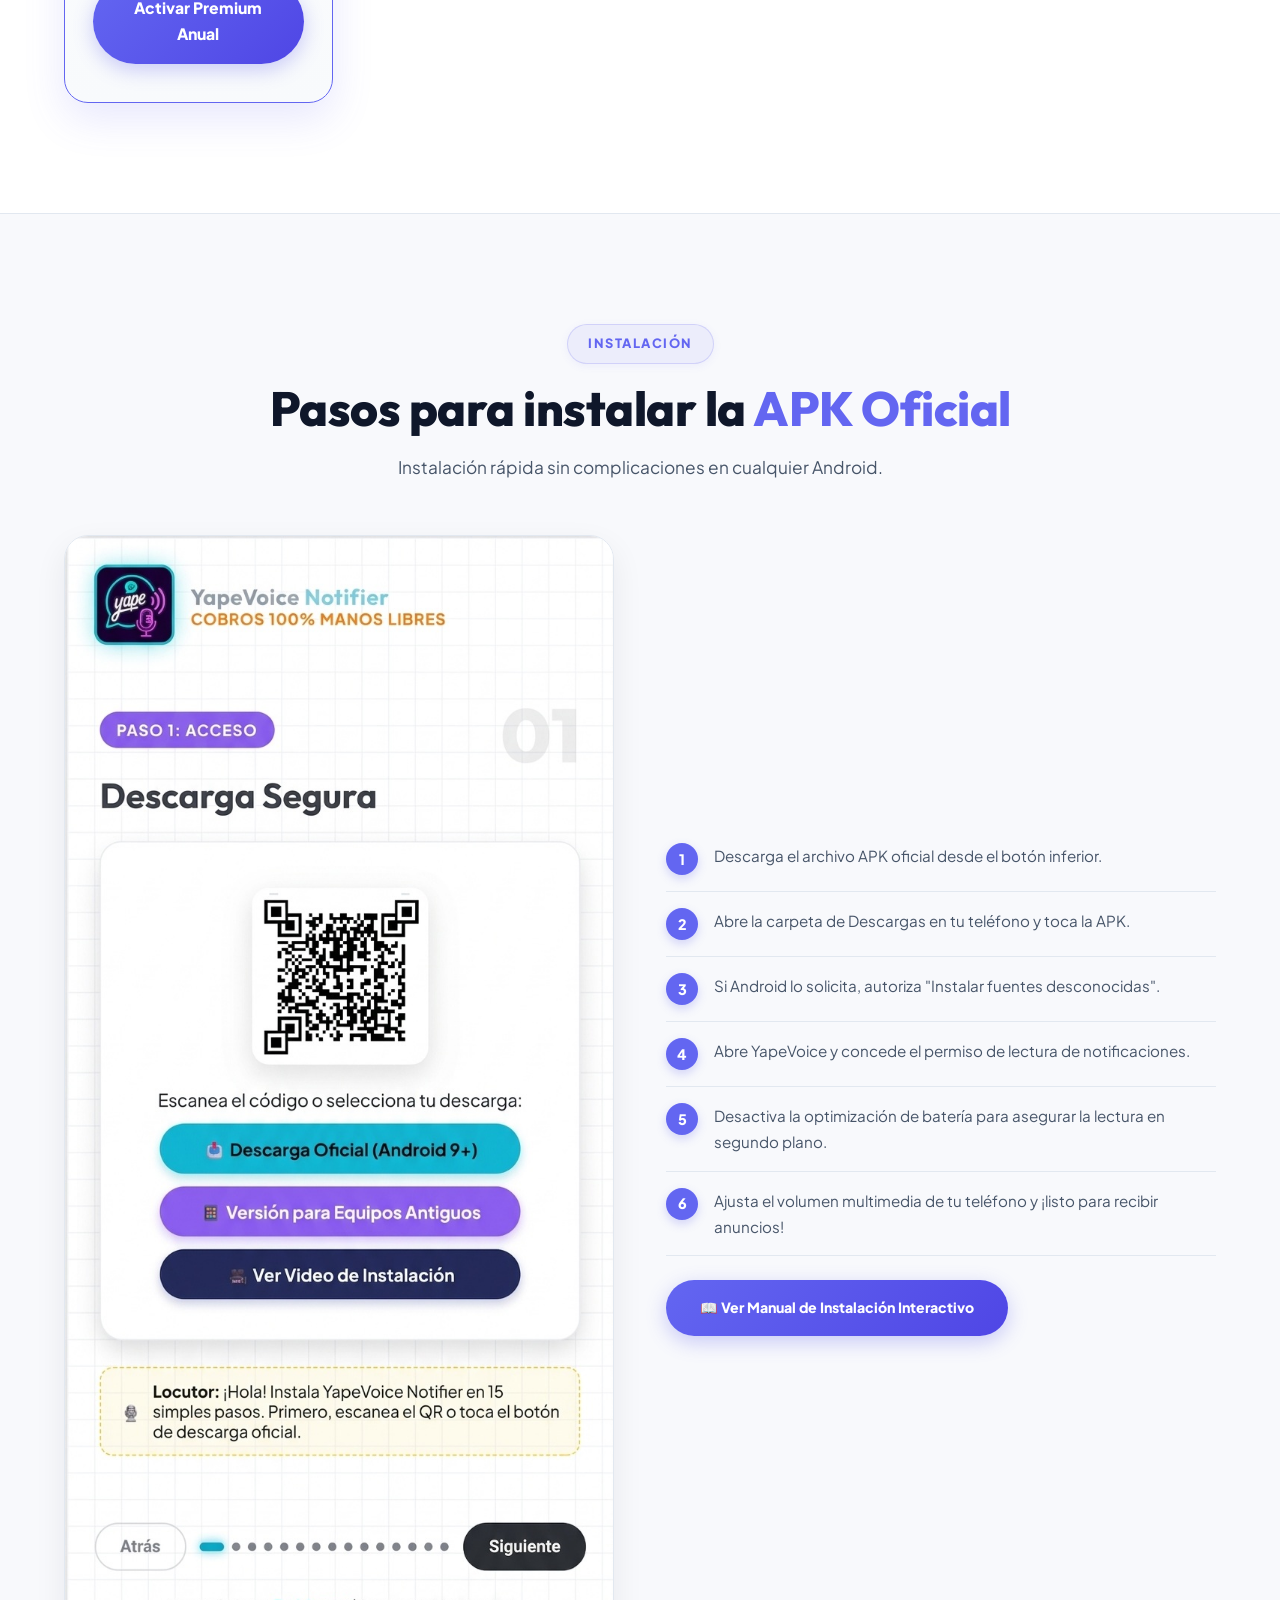
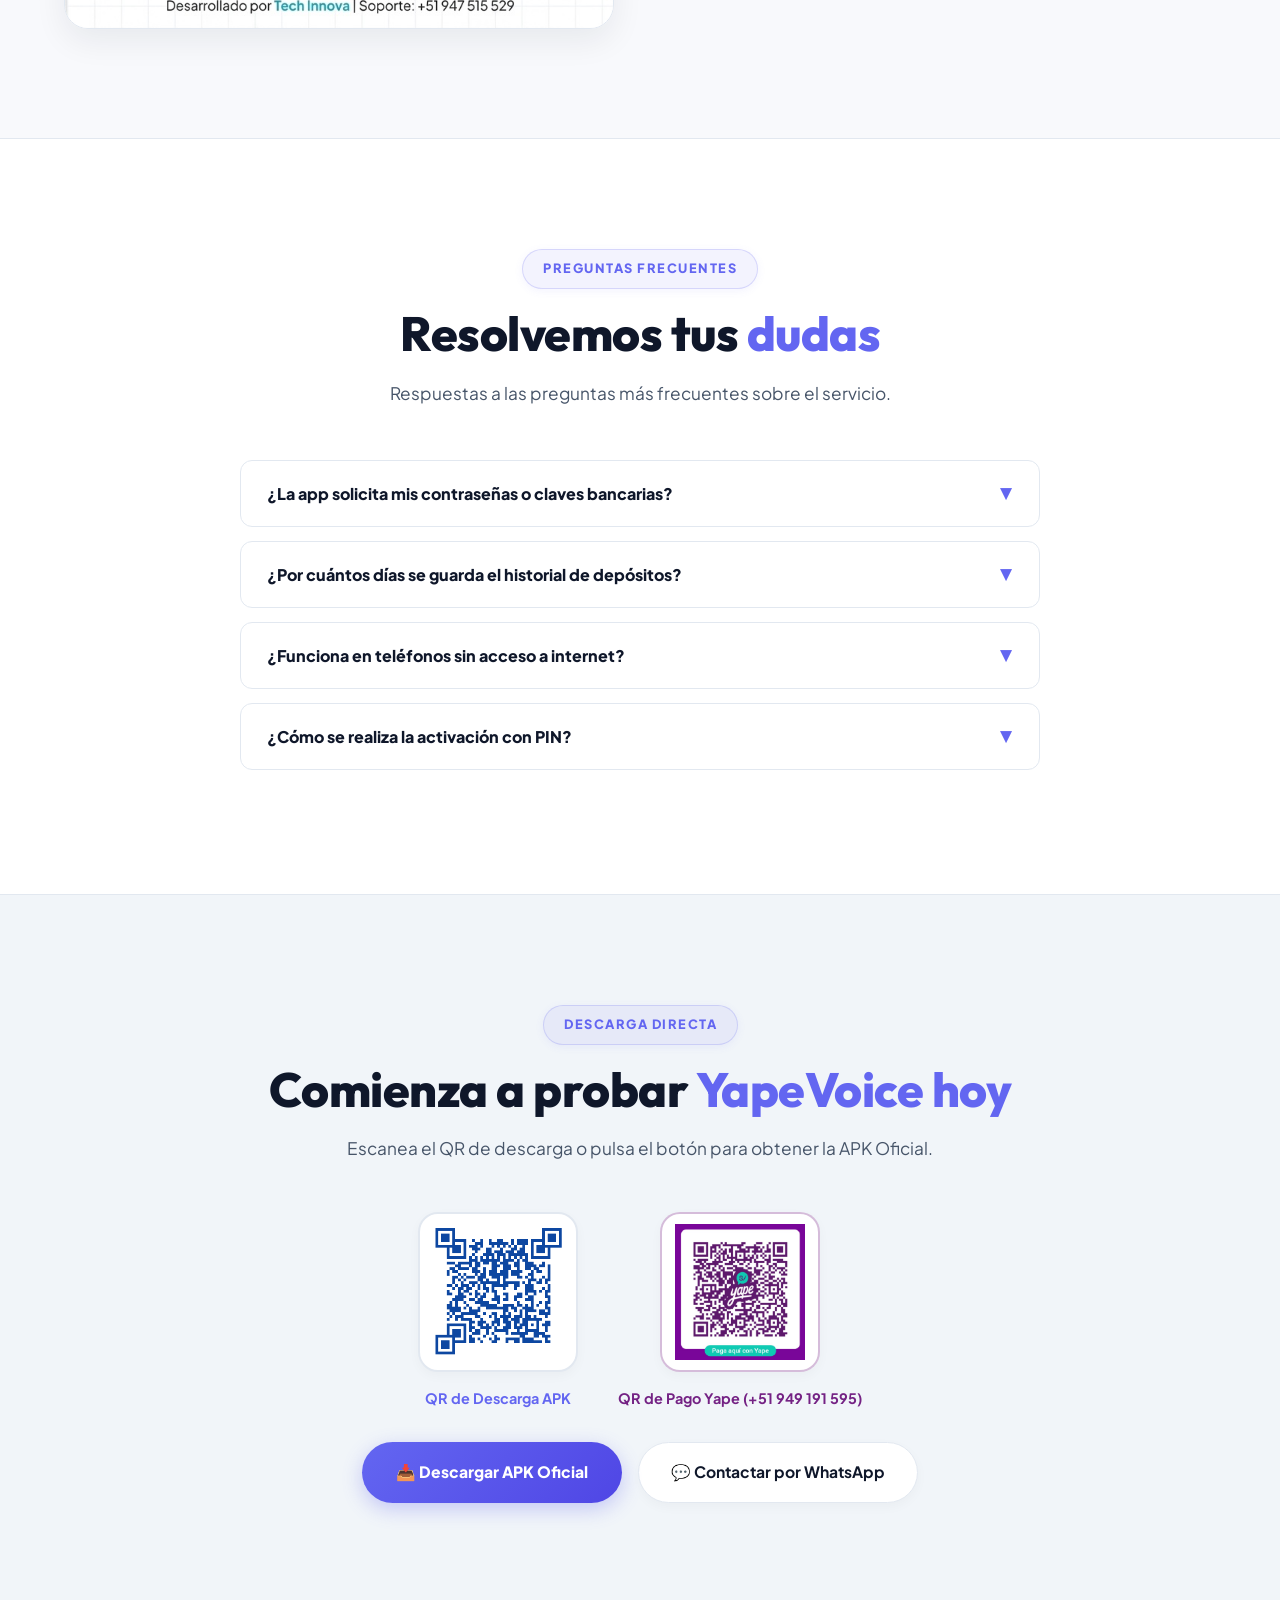
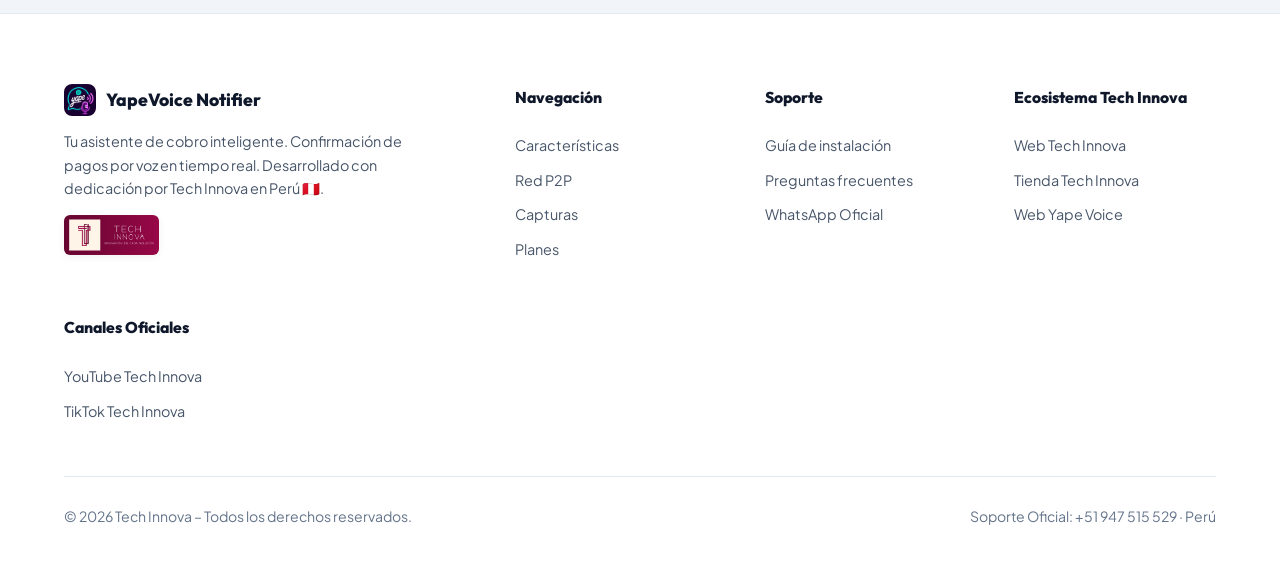
==== commit fb94aff0: "v2.5.2 - Dynamic Landing redesign with scroll animations, live TTS speech widget and wallet pills" ====
--- a/index.html
+++ b/index.html
@@ -27,11 +27,11 @@
     <!-- Google Fonts -->
     <link rel="preconnect" href="https://fonts.googleapis.com">
     <link rel="preconnect" href="https://fonts.gstatic.com" crossorigin>
-    <link href="https://fonts.googleapis.com/css2?family=Outfit:wght@400;500;600;700;800&family=Plus+Jakarta+Sans:wght@400;500;600;700&display=swap" rel="stylesheet">
+    <link href="https://fonts.googleapis.com/css2?family=Outfit:wght@400;500;600;700;800;900&family=Plus+Jakarta+Sans:wght@400;500;600;700;800&display=swap" rel="stylesheet">
 
     <style>
         /* ══════════════════════════════════════════════════════════════
-           DESIGN SYSTEM – Clean Light Theme (YapeVoice Notifier v2.3)
+           DESIGN SYSTEM – Dynamic & Modern Experience (v2.5)
            ══════════════════════════════════════════════════════════════ */
         *, *::before, *::after {
             box-sizing: border-box;
@@ -45,7 +45,7 @@
             --bg-surface-alt: #F1F5F9;
             
             --border-light: #E2E8F0;
-            --border-accent: rgba(99, 102, 241, 0.2);
+            --border-accent: rgba(99, 102, 241, 0.25);
 
             --text-main: #0F172A;
             --text-muted: #475569;
@@ -55,19 +55,22 @@
             --primary-purple: #742284;
             --primary-cyan: #0EA5E9;
             --primary-plin: #00C389;
-
-            --gradient-hero: linear-gradient(180deg, #F8F9FC 0%, #EFF6FF 50%, #F8F9FC 100%);
+            --primary-yape: #742284;
+
+            --gradient-hero: linear-gradient(180deg, #F8F9FC 0%, #EFF6FF 45%, #F8F9FC 100%);
             --gradient-accent: linear-gradient(135deg, #6366F1 0%, #4F46E5 100%);
-
-            --radius: 16px;
-            --radius-sm: 10px;
+            --gradient-glow: radial-gradient(circle, rgba(99, 102, 241, 0.15) 0%, rgba(116, 34, 132, 0.08) 50%, transparent 70%);
+
+            --radius: 20px;
+            --radius-sm: 12px;
             --radius-pill: 100px;
 
-            --shadow-sm: 0 2px 8px rgba(15, 23, 42, 0.04);
-            --shadow-md: 0 10px 30px rgba(15, 23, 42, 0.06);
-            --shadow-lg: 0 20px 40px rgba(15, 23, 42, 0.1);
+            --shadow-sm: 0 4px 12px rgba(15, 23, 42, 0.03);
+            --shadow-md: 0 12px 32px rgba(15, 23, 42, 0.07);
+            --shadow-lg: 0 24px 48px rgba(15, 23, 42, 0.12);
+            --shadow-glow: 0 0 35px rgba(99, 102, 241, 0.25);
             
-            --transition: 0.3s cubic-bezier(0.4, 0, 0.2, 1);
+            --transition: 0.35s cubic-bezier(0.16, 1, 0.3, 1);
         }
 
         html {
@@ -84,7 +87,47 @@
             -webkit-font-smoothing: antialiased;
         }
 
-        /* ── Typography & Headings ─────────────────────────────────── */
+        /* ── Scroll Animations (SCROLL REVEAL ENGINE) ──────────────── */
+        .reveal {
+            opacity: 0;
+            transform: translateY(35px);
+            transition: opacity 0.8s cubic-bezier(0.16, 1, 0.3, 1), transform 0.8s cubic-bezier(0.16, 1, 0.3, 1);
+            will-change: opacity, transform;
+        }
+
+        .reveal-left {
+            opacity: 0;
+            transform: translateX(-40px);
+            transition: opacity 0.8s cubic-bezier(0.16, 1, 0.3, 1), transform 0.8s cubic-bezier(0.16, 1, 0.3, 1);
+            will-change: opacity, transform;
+        }
+
+        .reveal-right {
+            opacity: 0;
+            transform: translateX(40px);
+            transition: opacity 0.8s cubic-bezier(0.16, 1, 0.3, 1), transform 0.8s cubic-bezier(0.16, 1, 0.3, 1);
+            will-change: opacity, transform;
+        }
+
+        .reveal-scale {
+            opacity: 0;
+            transform: scale(0.92);
+            transition: opacity 0.8s cubic-bezier(0.16, 1, 0.3, 1), transform 0.8s cubic-bezier(0.16, 1, 0.3, 1);
+            will-change: opacity, transform;
+        }
+
+        .reveal.active, .reveal-left.active, .reveal-right.active, .reveal-scale.active {
+            opacity: 1;
+            transform: translateY(0) translateX(0) scale(1);
+        }
+
+        /* Stagger Delays */
+        .delay-1 { transition-delay: 0.1s; }
+        .delay-2 { transition-delay: 0.2s; }
+        .delay-3 { transition-delay: 0.3s; }
+        .delay-4 { transition-delay: 0.4s; }
+
+        /* ── Typography ────────────────────────────────────────────── */
         h1, h2, h3, h4, .font-heading {
             font-family: 'Outfit', sans-serif;
             color: var(--text-main);
@@ -99,37 +142,48 @@
         .section-badge {
             display: inline-flex;
             align-items: center;
-            gap: 6px;
+            gap: 8px;
             font-size: 0.8rem;
-            font-weight: 700;
+            font-weight: 800;
             text-transform: uppercase;
             letter-spacing: 1.5px;
-            padding: 6px 18px;
+            padding: 8px 20px;
             border-radius: var(--radius-pill);
             background: rgba(99, 102, 241, 0.08);
             border: 1px solid rgba(99, 102, 241, 0.2);
             color: var(--primary-indigo);
             margin-bottom: 16px;
-        }
-
-        .section-badge-pending {
-            background: rgba(245, 158, 11, 0.12);
-            border-color: rgba(245, 158, 11, 0.3);
-            color: #D97706;
+            box-shadow: 0 2px 8px rgba(99, 102, 241, 0.08);
+        }
+
+        .section-badge .pulse-green-dot {
+            width: 8px;
+            height: 8px;
+            border-radius: 50%;
+            background-color: var(--primary-plin);
+            box-shadow: 0 0 0 0 rgba(0, 195, 137, 0.7);
+            animation: pulseGreen 2s infinite;
+        }
+
+        @keyframes pulseGreen {
+            0% { transform: scale(0.95); box-shadow: 0 0 0 0 rgba(0, 195, 137, 0.7); }
+            70% { transform: scale(1.1); box-shadow: 0 0 0 8px rgba(0, 195, 137, 0); }
+            100% { transform: scale(0.95); box-shadow: 0 0 0 0 rgba(0, 195, 137, 0); }
         }
 
         .section-title {
-            font-size: clamp(2rem, 4vw, 2.8rem);
+            font-size: clamp(2.1rem, 4.5vw, 3rem);
             font-weight: 800;
-            line-height: 1.25;
+            line-height: 1.2;
             margin-bottom: 16px;
             color: var(--text-main);
+            letter-spacing: -0.5px;
         }
 
         .section-subtitle {
-            font-size: 1.05rem;
+            font-size: 1.08rem;
             color: var(--text-muted);
-            max-width: 640px;
+            max-width: 660px;
             margin: 0 auto 48px;
             line-height: 1.7;
         }
@@ -146,17 +200,18 @@
             left: 0;
             right: 0;
             z-index: 1000;
-            padding: 16px 0;
-            background: rgba(255, 255, 255, 0.92);
-            backdrop-filter: blur(16px);
-            -webkit-backdrop-filter: blur(16px);
-            border-bottom: 1px solid var(--border-light);
+            padding: 18px 0;
+            background: rgba(255, 255, 255, 0.88);
+            backdrop-filter: blur(20px);
+            -webkit-backdrop-filter: blur(20px);
+            border-bottom: 1px solid rgba(226, 232, 240, 0.8);
             transition: var(--transition);
         }
 
         .navbar.scrolled {
             padding: 12px 0;
-            box-shadow: var(--shadow-sm);
+            box-shadow: 0 8px 30px rgba(15, 23, 42, 0.08);
+            background: rgba(255, 255, 255, 0.96);
         }
 
         .navbar .container {
@@ -168,22 +223,27 @@
         .nav-brand {
             display: flex;
             align-items: center;
-            gap: 10px;
+            gap: 12px;
             text-decoration: none;
             color: var(--text-main);
         }
 
         .nav-brand img {
-            width: 36px;
-            height: 36px;
-            border-radius: 8px;
+            width: 38px;
+            height: 38px;
+            border-radius: 10px;
             object-fit: contain;
+            transition: var(--transition);
+        }
+
+        .nav-brand:hover img {
+            transform: rotate(-6deg) scale(1.08);
         }
 
         .nav-brand span {
             font-family: 'Outfit', sans-serif;
             font-weight: 800;
-            font-size: 1.2rem;
+            font-size: 1.25rem;
             color: var(--text-main);
         }
 
@@ -200,27 +260,56 @@
             font-size: 0.92rem;
             font-weight: 600;
             transition: var(--transition);
+            position: relative;
+        }
+
+        .nav-links a::after {
+            content: '';
+            position: absolute;
+            bottom: -4px;
+            left: 0; width: 0; height: 2px;
+            background: var(--primary-indigo);
+            transition: var(--transition);
+            border-radius: 2px;
         }
 
         .nav-links a:hover {
             color: var(--primary-indigo);
         }
 
+        .nav-links a:hover::after {
+            width: 100%;
+        }
+
         .nav-cta {
-            padding: 10px 22px;
+            padding: 10px 24px;
             border-radius: var(--radius-pill);
             font-size: 0.88rem;
             font-weight: 700;
             text-decoration: none;
             color: #FFFFFF !important;
             background: var(--gradient-accent);
-            box-shadow: 0 4px 12px rgba(99, 102, 241, 0.25);
-            transition: var(--transition);
+            box-shadow: 0 4px 14px rgba(99, 102, 241, 0.3);
+            transition: var(--transition);
+            position: relative;
+            overflow: hidden;
+        }
+
+        .nav-cta::before {
+            content: '';
+            position: absolute;
+            top: 0; left: -100%; width: 100%; height: 100%;
+            background: linear-gradient(90deg, transparent, rgba(255,255,255,0.3), transparent);
+            transition: 0.5s;
+        }
+
+        .nav-cta:hover::before {
+            left: 100%;
         }
 
         .nav-cta:hover {
             transform: translateY(-2px);
-            box-shadow: 0 6px 18px rgba(99, 102, 241, 0.35);
+            box-shadow: 0 8px 24px rgba(99, 102, 241, 0.45);
         }
 
         .nav-toggle {
@@ -228,12 +317,12 @@
             background: none;
             border: none;
             color: var(--text-main);
-            font-size: 1.5rem;
+            font-size: 1.6rem;
             cursor: pointer;
             padding: 4px;
         }
 
-        @media (max-width: 768px) {
+        @media (max-width: 840px) {
             .nav-links {
                 display: none;
                 flex-direction: column;
@@ -242,8 +331,8 @@
                 left: 0;
                 right: 0;
                 background: #FFFFFF;
-                padding: 24px;
-                gap: 16px;
+                padding: 28px;
+                gap: 18px;
                 border-bottom: 1px solid var(--border-light);
                 box-shadow: var(--shadow-md);
             }
@@ -253,15 +342,21 @@
 
         /* ── APP MAIN BANNER ───────────────────────────────────────── */
         .app-main-banner {
-            background: linear-gradient(135deg, #FFFFFF 0%, #F1F5F9 50%, #EFF6FF 100%);
+            background: linear-gradient(135deg, #FFFFFF 0%, #F8FAFC 60%, #EFF6FF 100%);
             border: 2px solid rgba(99, 102, 241, 0.22);
-            border-radius: 24px;
-            padding: 28px 32px;
-            box-shadow: 0 16px 40px rgba(15, 23, 42, 0.08);
-            margin-bottom: 28px;
+            border-radius: 26px;
+            padding: 30px 36px;
+            box-shadow: 0 20px 45px rgba(15, 23, 42, 0.08), 0 0 30px rgba(99, 102, 241, 0.08);
+            margin-bottom: 32px;
             position: relative;
             overflow: hidden;
             text-align: left;
+            transition: var(--transition);
+        }
+
+        .app-main-banner:hover {
+            border-color: rgba(99, 102, 241, 0.4);
+            box-shadow: 0 25px 55px rgba(15, 23, 42, 0.11), 0 0 40px rgba(99, 102, 241, 0.12);
         }
 
         .app-main-banner::before {
@@ -275,8 +370,8 @@
         .app-banner-header {
             display: flex;
             align-items: center;
-            gap: 22px;
-            margin-bottom: 20px;
+            gap: 24px;
+            margin-bottom: 22px;
         }
 
         .app-banner-logo-wrapper {
@@ -285,18 +380,19 @@
         }
 
         .app-banner-logo {
-            width: 90px;
-            height: 90px;
-            border-radius: 22px;
+            width: 92px;
+            height: 92px;
+            border-radius: 24px;
             object-fit: contain;
             background: #FFFFFF;
             padding: 6px;
             border: 2px solid var(--border-light);
-            box-shadow: 0 10px 25px rgba(116, 34, 132, 0.18);
-        }
-
-        .app-banner-info {
-            flex: 1;
+            box-shadow: 0 12px 28px rgba(116, 34, 132, 0.18);
+            transition: var(--transition);
+        }
+
+        .app-main-banner:hover .app-banner-logo {
+            transform: scale(1.05) rotate(-3deg);
         }
 
         .app-banner-meta-row {
@@ -309,7 +405,7 @@
 
         .app-banner-title {
             font-family: 'Outfit', sans-serif;
-            font-size: clamp(1.9rem, 4vw, 2.7rem);
+            font-size: clamp(2rem, 4.2vw, 2.9rem);
             font-weight: 900;
             line-height: 1.1;
             background: linear-gradient(135deg, #742284 0%, #4F46E5 55%, #0EA5E9 100%);
@@ -320,7 +416,7 @@
         }
 
         .app-banner-tagline {
-            font-size: 1.05rem;
+            font-size: 1.08rem;
             font-weight: 700;
             color: var(--text-main);
         }
@@ -328,140 +424,189 @@
         .app-banner-wallets {
             display: flex;
             align-items: center;
-            gap: 14px;
-            padding-top: 16px;
+            gap: 16px;
+            padding-top: 18px;
             border-top: 1px solid var(--border-light);
             flex-wrap: wrap;
         }
 
         .app-banner-wallets-label {
-            font-size: 0.78rem;
+            font-size: 0.8rem;
             font-weight: 800;
             text-transform: uppercase;
             letter-spacing: 1px;
             color: var(--text-subtle);
         }
 
-        .app-banner-wallets img {
-            height: 38px;
-            width: auto;
-            object-fit: contain;
-            border-radius: 10px;
-            background: #FFFFFF;
-            padding: 4px 12px;
-            border: 1px solid var(--border-light);
-            box-shadow: var(--shadow-sm);
+        /* Compatible Wallet Badge Pills */
+        .wallet-pills-row {
+            display: flex;
+            align-items: center;
+            gap: 10px;
+            flex-wrap: wrap;
+        }
+
+        .wallet-pill {
+            display: inline-flex;
+            align-items: center;
+            gap: 6px;
+            padding: 6px 16px;
+            border-radius: var(--radius-pill);
+            font-size: 0.84rem;
+            font-weight: 800;
+            color: #FFFFFF;
+            box-shadow: 0 3px 10px rgba(15, 23, 42, 0.08);
+            transition: var(--transition);
+            border: 1px solid rgba(255, 255, 255, 0.25);
+            letter-spacing: 0.3px;
+        }
+
+        .wallet-pill:hover {
+            transform: translateY(-2px) scale(1.05);
+            box-shadow: 0 6px 18px rgba(15, 23, 42, 0.15);
+        }
+
+        .wallet-yape {
+            background: linear-gradient(135deg, #742284 0%, #8E2A9D 100%);
+        }
+
+        .wallet-plin {
+            background: linear-gradient(135deg, #00C389 0%, #009668 100%);
+        }
+
+        .wallet-bbva {
+            background: linear-gradient(135deg, #004481 0%, #1464A5 100%);
+        }
+
+        .wallet-sip {
+            background: linear-gradient(135deg, #008A00 0%, #05B305 100%);
+        }
+
+        .wallet-agora {
+            background: linear-gradient(135deg, #FF9900 0%, #E68A00 100%);
+        }
+
+        .wallet-lemon {
+            background: linear-gradient(135deg, #10B981 0%, #059669 100%);
         }
 
         @media (max-width: 640px) {
-            .app-main-banner {
-                padding: 22px 18px;
-            }
-            .app-banner-header {
-                flex-direction: column;
-                align-items: flex-start;
-                gap: 14px;
-            }
-            .app-banner-logo {
-                width: 72px;
-                height: 72px;
-            }
-            .app-banner-wallets {
-                justify-content: center;
-            }
-        }
-
-        /* ── HERO ──────────────────────────────────────────────────── */
+            .app-main-banner { padding: 22px 18px; }
+            .app-banner-header { flex-direction: column; align-items: flex-start; gap: 14px; }
+            .app-banner-logo { width: 76px; height: 76px; }
+            .app-banner-wallets { justify-content: center; }
+            .wallet-pills-row { justify-content: center; }
+        }
+
+        /* ── HERO & ANIMATED MOCKUP ───────────────────────────────── */
         .hero {
-            min-height: 90vh;
-            display: flex;
-            align-items: center;
-            padding: 130px 0 80px;
+            min-height: 92vh;
+            display: flex;
+            align-items: center;
+            padding: 140px 0 90px;
             background: var(--gradient-hero);
             position: relative;
+            overflow: hidden;
+        }
+
+        /* Background Light Orbs */
+        .hero::after {
+            content: '';
+            position: absolute;
+            top: 20%; right: 10%;
+            width: 450px; height: 450px;
+            background: var(--gradient-glow);
+            border-radius: 50%;
+            pointer-events: none;
+            filter: blur(40px);
+            animation: pulseGlow 8s ease-in-out infinite alternate;
+        }
+
+        @keyframes pulseGlow {
+            0% { transform: scale(1) translate(0, 0); opacity: 0.6; }
+            50% { transform: scale(1.15) translate(-20px, 20px); opacity: 0.9; }
+            100% { transform: scale(1) translate(0, 0); opacity: 0.6; }
         }
 
         .hero .container {
             display: grid;
-            grid-template-columns: 1.1fr 0.9fr;
+            grid-template-columns: 1.15fr 0.85fr;
             gap: 60px;
             align-items: center;
+            position: relative;
+            z-index: 2;
         }
 
         .hero-badge {
             display: inline-flex;
             align-items: center;
             gap: 8px;
-            padding: 8px 18px;
+            padding: 8px 20px;
             border-radius: var(--radius-pill);
             background: #FFFFFF;
             border: 1px solid var(--border-light);
             box-shadow: var(--shadow-sm);
             font-size: 0.85rem;
-            font-weight: 600;
+            font-weight: 700;
             color: var(--primary-indigo);
             margin-bottom: 24px;
         }
 
-        .hero-badge .dot {
-            width: 8px;
-            height: 8px;
-            border-radius: 50%;
-            background: var(--primary-plin);
-        }
-
         .hero h1 {
-            font-size: clamp(2.3rem, 5vw, 3.5rem);
+            font-size: clamp(2.4rem, 5.2vw, 3.6rem);
             font-weight: 800;
             line-height: 1.15;
-            margin-bottom: 20px;
+            margin-bottom: 22px;
             color: var(--text-main);
+            letter-spacing: -0.5px;
         }
 
         .hero-desc {
-            font-size: 1.1rem;
+            font-size: 1.12rem;
             color: var(--text-muted);
-            margin-bottom: 32px;
-            max-width: 500px;
-            line-height: 1.7;
+            margin-bottom: 36px;
+            max-width: 520px;
+            line-height: 1.75;
         }
 
         .hero-actions {
             display: flex;
             gap: 16px;
             flex-wrap: wrap;
-            margin-bottom: 40px;
+            margin-bottom: 44px;
         }
 
         .btn-primary {
             display: inline-flex;
             align-items: center;
-            gap: 10px;
-            padding: 14px 30px;
+            gap: 12px;
+            padding: 16px 34px;
             border-radius: var(--radius-pill);
-            font-size: 0.95rem;
-            font-weight: 700;
+            font-size: 0.98rem;
+            font-weight: 800;
             text-decoration: none;
             color: #FFFFFF;
             background: var(--gradient-accent);
-            box-shadow: 0 4px 14px rgba(99, 102, 241, 0.28);
+            box-shadow: 0 6px 20px rgba(99, 102, 241, 0.32);
             transition: var(--transition);
             border: none;
             cursor: pointer;
+            position: relative;
+            overflow: hidden;
         }
 
         .btn-primary:hover {
-            transform: translateY(-2px);
-            box-shadow: 0 8px 20px rgba(99, 102, 241, 0.38);
+            transform: translateY(-3px);
+            box-shadow: 0 12px 28px rgba(99, 102, 241, 0.45);
         }
 
         .btn-secondary {
             display: inline-flex;
             align-items: center;
-            gap: 10px;
-            padding: 14px 30px;
+            gap: 12px;
+            padding: 16px 32px;
             border-radius: var(--radius-pill);
-            font-size: 0.95rem;
+            font-size: 0.98rem;
             font-weight: 700;
             text-decoration: none;
             color: var(--text-main);
@@ -475,40 +620,71 @@
         .btn-secondary:hover {
             border-color: var(--primary-indigo);
             color: var(--primary-indigo);
-            transform: translateY(-2px);
+            transform: translateY(-3px);
             box-shadow: var(--shadow-md);
         }
 
+        /* Hero Live Sound Test Button */
+        .btn-sound-demo {
+            background: linear-gradient(135deg, #10B981 0%, #059669 100%);
+            color: #FFFFFF;
+            box-shadow: 0 6px 20px rgba(16, 185, 129, 0.3);
+            border: none;
+        }
+        .btn-sound-demo:hover {
+            transform: translateY(-3px);
+            box-shadow: 0 12px 28px rgba(16, 185, 129, 0.45);
+        }
+
         .hero-stats {
             display: flex;
-            gap: 36px;
+            gap: 40px;
         }
 
         .stat-number {
             font-family: 'Outfit', sans-serif;
-            font-size: 1.8rem;
-            font-weight: 800;
+            font-size: 1.9rem;
+            font-weight: 900;
             color: var(--primary-indigo);
+            line-height: 1;
+            margin-bottom: 4px;
         }
 
         .stat-label {
-            font-size: 0.82rem;
+            font-size: 0.85rem;
             font-weight: 600;
             color: var(--text-subtle);
         }
 
+        /* Dynamic Phone Mockup Container */
         .hero-visual {
             position: relative;
+            display: flex;
+            justify-content: center;
+        }
+
+        .hero-phone-wrapper {
+            position: relative;
+            animation: floatHero 6s ease-in-out infinite;
+        }
+
+        @keyframes floatHero {
+            0% { transform: translateY(0px) rotate(0deg); }
+            50% { transform: translateY(-14px) rotate(0.8deg); }
+            100% { transform: translateY(0px) rotate(0deg); }
         }
 
         .hero-phone {
             width: 100%;
-            max-width: 350px;
+            max-width: 340px;
             margin: 0 auto;
-            border-radius: 28px;
+            border-radius: 36px;
             overflow: hidden;
-            box-shadow: 0 25px 50px rgba(15, 23, 42, 0.15);
-            border: 6px solid #FFFFFF;
+            box-shadow: 0 30px 70px rgba(15, 23, 42, 0.2), 0 0 40px rgba(99, 102, 241, 0.15);
+            border: 8px solid #FFFFFF;
+            background: #FFFFFF;
+            position: relative;
+            transition: var(--transition);
         }
 
         .hero-phone img {
@@ -516,17 +692,65 @@
             display: block;
         }
 
-        @media (max-width: 768px) {
+        /* Interactive Notification Sound Toast Overlay */
+        .demo-toast {
+            position: absolute;
+            top: 20px; left: 16px; right: 16px;
+            background: rgba(255, 255, 255, 0.96);
+            backdrop-filter: blur(12px);
+            border-radius: 18px;
+            padding: 14px 18px;
+            border: 1.5px solid var(--primary-purple);
+            box-shadow: 0 12px 30px rgba(116, 34, 132, 0.25);
+            display: flex;
+            align-items: center;
+            gap: 12px;
+            transform: translateY(-120%);
+            opacity: 0;
+            transition: all 0.45s cubic-bezier(0.175, 0.885, 0.32, 1.275);
+            z-index: 10;
+            pointer-events: none;
+        }
+
+        .demo-toast.active {
+            transform: translateY(0);
+            opacity: 1;
+        }
+
+        .demo-toast-icon {
+            width: 38px; height: 38px;
+            border-radius: 12px;
+            background: #742284;
+            color: #FFFFFF;
+            display: flex; align-items: center; justify-content: center;
+            font-size: 1.2rem;
+            flex-shrink: 0;
+        }
+
+        .demo-toast-title {
+            font-weight: 800;
+            font-size: 0.88rem;
+            color: #742284;
+            margin-bottom: 2px;
+        }
+
+        .demo-toast-text {
+            font-size: 0.82rem;
+            color: var(--text-main);
+            font-weight: 600;
+        }
+
+        @media (max-width: 840px) {
             .hero .container { grid-template-columns: 1fr; text-align: center; }
-            .hero-desc { margin: 0 auto 32px; }
+            .hero-desc { margin: 0 auto 36px; }
             .hero-actions { justify-content: center; }
             .hero-stats { justify-content: center; }
-            .hero-phone { max-width: 260px; }
+            .hero-phone { max-width: 270px; }
         }
 
         /* ── TRUST BAR ─────────────────────────────────────────────── */
         .trust-bar {
-            padding: 32px 0;
+            padding: 36px 0;
             background: #FFFFFF;
             border-top: 1px solid var(--border-light);
             border-bottom: 1px solid var(--border-light);
@@ -535,7 +759,7 @@
         .trust-items {
             display: flex;
             justify-content: center;
-            gap: 40px;
+            gap: 48px;
             flex-wrap: wrap;
             align-items: center;
         }
@@ -543,68 +767,104 @@
         .trust-item {
             display: flex;
             align-items: center;
-            gap: 10px;
+            gap: 12px;
             color: var(--text-muted);
-            font-size: 0.92rem;
-            font-weight: 600;
+            font-size: 0.95rem;
+            font-weight: 700;
+            transition: var(--transition);
+        }
+
+        .trust-item:hover {
+            color: var(--primary-indigo);
+            transform: translateY(-2px);
+        }
+
+        .trust-icon-box {
+            width: 36px; height: 36px;
+            border-radius: 10px;
+            background: rgba(99, 102, 241, 0.08);
+            display: flex; align-items: center; justify-content: center;
+            font-size: 1.1rem;
         }
 
         /* ── FEATURES ──────────────────────────────────────────────── */
         .features {
-            padding: 100px 0;
+            padding: 110px 0;
             background: var(--bg-body);
         }
 
         .features-grid {
             display: grid;
-            grid-template-columns: repeat(auto-fit, minmax(280px, 1fr));
-            gap: 24px;
-            margin-top: 48px;
+            grid-template-columns: repeat(auto-fit, minmax(290px, 1fr));
+            gap: 28px;
+            margin-top: 52px;
         }
 
         .feature-card {
             background: #FFFFFF;
             border: 1px solid var(--border-light);
             border-radius: var(--radius);
-            padding: 32px;
+            padding: 36px 30px;
             transition: var(--transition);
             box-shadow: var(--shadow-sm);
+            position: relative;
+            overflow: hidden;
+            text-align: left;
+        }
+
+        .feature-card::before {
+            content: '';
+            position: absolute;
+            top: 0; left: 0; width: 4px; height: 0;
+            background: var(--gradient-accent);
+            transition: var(--transition);
         }
 
         .feature-card:hover {
-            transform: translateY(-5px);
+            transform: translateY(-8px);
             box-shadow: var(--shadow-md);
             border-color: rgba(99, 102, 241, 0.3);
         }
 
+        .feature-card:hover::before {
+            height: 100%;
+        }
+
         .feature-icon {
-            width: 52px;
-            height: 52px;
-            border-radius: 12px;
+            width: 56px;
+            height: 56px;
+            border-radius: 14px;
             display: flex;
             align-items: center;
             justify-content: center;
-            font-size: 1.5rem;
-            margin-bottom: 20px;
-            background: rgba(99, 102, 241, 0.06);
+            font-size: 1.6rem;
+            margin-bottom: 22px;
+            background: rgba(99, 102, 241, 0.08);
             color: var(--primary-indigo);
+            transition: var(--transition);
+        }
+
+        .feature-card:hover .feature-icon {
+            transform: scale(1.1) rotate(6deg);
+            background: var(--primary-indigo);
+            color: #FFFFFF;
         }
 
         .feature-card h3 {
-            font-size: 1.2rem;
-            font-weight: 700;
-            margin-bottom: 10px;
+            font-size: 1.25rem;
+            font-weight: 800;
+            margin-bottom: 12px;
         }
 
         .feature-card p {
-            font-size: 0.92rem;
+            font-size: 0.94rem;
             color: var(--text-muted);
-            line-height: 1.6;
-        }
-
-        /* ── NOVEDADES P2P & TELEGRAM ──────────────────────────────── */
+            line-height: 1.65;
+        }
+
+        /* ── RED P2P & TELEGRAM ────────────────────────────────────── */
         .p2p-telegram {
-            padding: 100px 0;
+            padding: 110px 0;
             background: #FFFFFF;
             border-top: 1px solid var(--border-light);
             border-bottom: 1px solid var(--border-light);
@@ -613,13 +873,20 @@
         .p2p-step-box {
             background: var(--bg-surface-alt);
             border: 1px solid var(--border-light);
-            border-radius: var(--radius);
-            padding: 40px;
-            margin-top: 32px;
+            border-radius: 24px;
+            padding: 44px;
+            margin-top: 36px;
             display: grid;
             grid-template-columns: 1fr 1fr;
-            gap: 40px;
-            align-items: center;
+            gap: 48px;
+            align-items: center;
+            transition: var(--transition);
+            box-shadow: var(--shadow-sm);
+        }
+
+        .p2p-step-box:hover {
+            box-shadow: var(--shadow-md);
+            border-color: rgba(99, 102, 241, 0.25);
         }
 
         .p2p-step-box.reverse {
@@ -632,67 +899,88 @@
         .p2p-step-box img {
             max-width: 100%;
             max-height: 440px;
-            border-radius: 16px;
+            border-radius: 18px;
             box-shadow: var(--shadow-md);
-            border: 4px solid #FFFFFF;
-        }
-
-        @media (max-width: 768px) {
-            .p2p-step-box { grid-template-columns: 1fr; text-align: center; }
+            border: 5px solid #FFFFFF;
+            transition: var(--transition);
+        }
+
+        .p2p-step-box:hover img {
+            transform: scale(1.03);
+            box-shadow: var(--shadow-lg);
+        }
+
+        @media (max-width: 840px) {
+            .p2p-step-box { grid-template-columns: 1fr; text-align: center; padding: 28px; }
             .p2p-step-box.reverse { direction: ltr; }
         }
 
         /* ── CÓMO FUNCIONA ─────────────────────────────────────────── */
         .how-it-works {
-            padding: 100px 0;
+            padding: 110px 0;
             background: var(--bg-body);
         }
 
         .steps-grid {
             display: grid;
-            grid-template-columns: repeat(auto-fit, minmax(260px, 1fr));
-            gap: 24px;
-            margin-top: 48px;
+            grid-template-columns: repeat(auto-fit, minmax(270px, 1fr));
+            gap: 28px;
+            margin-top: 52px;
         }
 
         .step-card {
             background: #FFFFFF;
             border: 1px solid var(--border-light);
             border-radius: var(--radius);
-            padding: 36px 24px;
+            padding: 40px 28px;
             text-align: center;
             box-shadow: var(--shadow-sm);
+            transition: var(--transition);
+            position: relative;
+        }
+
+        .step-card:hover {
+            transform: translateY(-8px);
+            box-shadow: var(--shadow-md);
+            border-color: var(--primary-indigo);
         }
 
         .step-number {
-            width: 48px;
-            height: 48px;
+            width: 52px;
+            height: 52px;
             border-radius: 50%;
-            margin: 0 auto 20px;
+            margin: 0 auto 22px;
             display: flex;
             align-items: center;
             justify-content: center;
             font-family: 'Outfit', sans-serif;
+            font-size: 1.3rem;
+            font-weight: 900;
+            background: var(--gradient-accent);
+            color: #FFFFFF;
+            box-shadow: 0 6px 16px rgba(99, 102, 241, 0.3);
+            transition: var(--transition);
+        }
+
+        .step-card:hover .step-number {
+            transform: scale(1.15) rotate(360deg);
+        }
+
+        .step-card h3 {
             font-size: 1.2rem;
             font-weight: 800;
-            background: var(--gradient-accent);
-            color: #FFFFFF;
-        }
-
-        .step-card h3 {
-            font-size: 1.15rem;
-            font-weight: 700;
-            margin-bottom: 10px;
+            margin-bottom: 12px;
         }
 
         .step-card p {
-            font-size: 0.9rem;
+            font-size: 0.92rem;
             color: var(--text-muted);
+            line-height: 1.65;
         }
 
         /* ── CAPTURAS ──────────────────────────────────────────────── */
         .screenshots {
-            padding: 100px 0;
+            padding: 110px 0;
             background: #FFFFFF;
             border-top: 1px solid var(--border-light);
             border-bottom: 1px solid var(--border-light);
@@ -702,22 +990,25 @@
             display: flex;
             justify-content: center;
             flex-wrap: wrap;
-            gap: 24px;
-            padding: 24px 0;
+            gap: 28px;
+            padding: 28px 0;
         }
 
         .screenshot-item {
             flex: 0 1 230px;
-            border-radius: 20px;
+            border-radius: 22px;
             overflow: hidden;
-            border: 3px solid var(--border-light);
+            border: 4px solid var(--border-light);
             box-shadow: var(--shadow-md);
             transition: var(--transition);
+            cursor: pointer;
+            position: relative;
         }
 
         .screenshot-item:hover {
-            transform: scale(1.04);
+            transform: scale(1.06) translateY(-6px);
             border-color: var(--primary-indigo);
+            box-shadow: var(--shadow-lg);
         }
 
         .screenshot-item img {
@@ -727,45 +1018,53 @@
 
         /* ── TUTORIALES (YOUTUBE & TIKTOK) ─────────────────────────── */
         .videos {
-            padding: 100px 0;
+            padding: 110px 0;
             background: var(--bg-body);
         }
 
         .video-tabs {
             display: flex;
-            gap: 12px;
+            gap: 14px;
             justify-content: center;
             flex-wrap: wrap;
-            margin-bottom: 40px;
+            margin-bottom: 44px;
         }
 
         .video-tab {
-            padding: 10px 24px;
+            padding: 12px 26px;
             border-radius: var(--radius-pill);
-            font-size: 0.9rem;
+            font-size: 0.92rem;
             font-weight: 700;
             background: #FFFFFF;
             border: 1px solid var(--border-light);
             color: var(--text-muted);
             cursor: pointer;
             transition: var(--transition);
+            box-shadow: var(--shadow-sm);
         }
 
         .video-tab.active, .video-tab:hover {
             background: var(--primary-indigo);
             color: #FFFFFF;
             border-color: var(--primary-indigo);
+            box-shadow: 0 6px 18px rgba(99, 102, 241, 0.3);
+            transform: translateY(-2px);
         }
 
         .video-container {
             max-width: 400px;
             width: 100%;
             margin: 0 auto;
-            border-radius: var(--radius);
+            border-radius: 24px;
             overflow: hidden;
             background: #FFFFFF;
             border: 1px solid var(--border-light);
             box-shadow: var(--shadow-md);
+            transition: var(--transition);
+        }
+
+        .video-container:hover {
+            box-shadow: var(--shadow-lg);
         }
 
         .video-wrapper {
@@ -783,29 +1082,15 @@
         .video-panel { display: none; }
         .video-panel.active { display: block; }
         .video-caption {
-            padding: 18px;
-            font-size: 0.9rem;
+            padding: 20px;
+            font-size: 0.92rem;
             color: var(--text-muted);
             text-align: center;
         }
 
-        .pending-badge-banner {
-            display: inline-flex;
-            align-items: center;
-            gap: 8px;
-            padding: 6px 14px;
-            border-radius: var(--radius-pill);
-            background: rgba(245, 158, 11, 0.12);
-            border: 1px solid rgba(245, 158, 11, 0.3);
-            color: #D97706;
-            font-size: 0.78rem;
-            font-weight: 700;
-            margin-bottom: 12px;
-        }
-
         /* ── PLANES Y PRECIOS ──────────────────────────────────────── */
         .pricing {
-            padding: 100px 0;
+            padding: 110px 0;
             background: #FFFFFF;
             border-top: 1px solid var(--border-light);
             border-bottom: 1px solid var(--border-light);
@@ -814,16 +1099,16 @@
         .pricing-grid {
             display: grid;
             grid-template-columns: repeat(auto-fit, minmax(260px, 1fr));
-            gap: 24px;
-            max-width: 1100px;
+            gap: 26px;
+            max-width: 1160px;
             margin: 0 auto;
         }
 
         .price-card {
             background: #FFFFFF;
             border: 1px solid var(--border-light);
-            border-radius: var(--radius);
-            padding: 36px 28px;
+            border-radius: 24px;
+            padding: 38px 28px;
             text-align: center;
             transition: var(--transition);
             position: relative;
@@ -835,16 +1120,17 @@
 
         .price-card.featured {
             border-color: var(--primary-indigo);
-            box-shadow: var(--shadow-md);
+            box-shadow: 0 16px 40px rgba(99, 102, 241, 0.15);
+            background: linear-gradient(180deg, #FFFFFF 0%, #F8FAFC 100%);
         }
 
         .price-card.featured::before {
             content: 'RECOMENDADO';
             position: absolute;
-            top: 14px; right: -32px;
+            top: 16px; right: -32px;
             padding: 4px 44px;
             font-size: 0.65rem;
-            font-weight: 800;
+            font-weight: 900;
             letter-spacing: 1px;
             background: var(--gradient-accent);
             color: #FFFFFF;
@@ -852,50 +1138,50 @@
         }
 
         .price-card:hover {
-            transform: translateY(-5px);
+            transform: translateY(-8px);
             box-shadow: var(--shadow-md);
         }
 
         .price-card h3 {
-            font-size: 1.25rem;
+            font-size: 1.3rem;
             font-weight: 800;
             margin-bottom: 6px;
         }
 
         .price-tag {
             font-family: 'Outfit', sans-serif;
-            font-size: 2.6rem;
-            font-weight: 800;
+            font-size: 2.7rem;
+            font-weight: 900;
             color: var(--primary-indigo);
             margin: 16px 0;
         }
 
         .price-tag small {
             font-size: 0.9rem;
-            font-weight: 500;
+            font-weight: 600;
             color: var(--text-subtle);
         }
 
         .retention-badge {
             display: inline-block;
-            padding: 4px 12px;
+            padding: 6px 16px;
             border-radius: var(--radius-pill);
             background: rgba(99, 102, 241, 0.08);
             color: var(--primary-indigo);
-            font-size: 0.8rem;
-            font-weight: 700;
-            margin-bottom: 16px;
+            font-size: 0.82rem;
+            font-weight: 800;
+            margin-bottom: 18px;
         }
 
         .price-features {
             list-style: none;
             text-align: left;
-            margin: 16px 0 28px;
+            margin: 18px 0 30px;
         }
 
         .price-features li {
-            padding: 8px 0;
-            font-size: 0.88rem;
+            padding: 9px 0;
+            font-size: 0.9rem;
             color: var(--text-muted);
             display: flex;
             align-items: center;
@@ -905,29 +1191,35 @@
         .price-features li::before {
             content: '✓';
             color: var(--primary-plin);
-            font-weight: 800;
-            font-size: 1rem;
+            font-weight: 900;
+            font-size: 1.1rem;
         }
 
         /* ── GUÍA DE INSTALACIÓN ───────────────────────────────────── */
         .install-guide {
-            padding: 100px 0;
+            padding: 110px 0;
             background: var(--bg-body);
         }
 
         .guide-content {
             display: grid;
             grid-template-columns: 1fr 1fr;
-            gap: 48px;
-            align-items: center;
-            margin-top: 48px;
+            gap: 52px;
+            align-items: center;
+            margin-top: 52px;
         }
 
         .guide-image {
-            border-radius: var(--radius);
+            border-radius: 24px;
             overflow: hidden;
             border: 1px solid var(--border-light);
             box-shadow: var(--shadow-md);
+            transition: var(--transition);
+        }
+
+        .guide-image:hover {
+            transform: scale(1.02);
+            box-shadow: var(--shadow-lg);
         }
 
         .guide-image img { width: 100%; display: block; }
@@ -935,62 +1227,69 @@
         .guide-steps { list-style: none; }
 
         .guide-steps li {
-            padding: 14px 0;
+            padding: 16px 0;
             border-bottom: 1px solid var(--border-light);
             display: flex;
-            gap: 14px;
+            gap: 16px;
             align-items: flex-start;
-            font-size: 0.92rem;
+            font-size: 0.95rem;
             color: var(--text-muted);
         }
 
         .guide-step-num {
             flex: 0 0 auto;
-            width: 28px;
-            height: 28px;
+            width: 32px;
+            height: 32px;
             border-radius: 50%;
             display: flex;
             align-items: center;
             justify-content: center;
             background: var(--primary-indigo);
             color: #FFFFFF;
-            font-weight: 800;
-            font-size: 0.85rem;
-        }
-
-        @media (max-width: 768px) { .guide-content { grid-template-columns: 1fr; } }
+            font-weight: 900;
+            font-size: 0.9rem;
+            box-shadow: 0 4px 10px rgba(99, 102, 241, 0.25);
+        }
+
+        @media (max-width: 840px) { .guide-content { grid-template-columns: 1fr; } }
 
         /* ── FAQ ────────────────────────────────────────────────────── */
         .faq {
-            padding: 100px 0;
+            padding: 110px 0;
             background: #FFFFFF;
             border-top: 1px solid var(--border-light);
         }
 
         .faq-list {
-            max-width: 760px;
-            margin: 48px auto 0;
+            max-width: 800px;
+            margin: 52px auto 0;
         }
 
         .faq-item {
             border: 1px solid var(--border-light);
             border-radius: var(--radius-sm);
-            margin-bottom: 12px;
+            margin-bottom: 14px;
             overflow: hidden;
             background: #FFFFFF;
+            transition: var(--transition);
+        }
+
+        .faq-item.open {
+            border-color: var(--primary-indigo);
+            box-shadow: var(--shadow-sm);
         }
 
         .faq-question {
             width: 100%;
-            padding: 20px 24px;
+            padding: 22px 26px;
             display: flex;
             justify-content: space-between;
             align-items: center;
             background: transparent;
             border: none;
             color: var(--text-main);
-            font-size: 0.98rem;
-            font-weight: 700;
+            font-size: 1rem;
+            font-weight: 800;
             cursor: pointer;
             text-align: left;
             font-family: 'Plus Jakarta Sans', sans-serif;
@@ -1010,45 +1309,52 @@
         .faq-answer {
             max-height: 0;
             overflow: hidden;
-            transition: max-height 0.35s ease;
-            padding: 0 24px;
+            transition: max-height 0.4s cubic-bezier(0.16, 1, 0.3, 1), padding 0.4s ease;
+            padding: 0 26px;
         }
 
         .faq-item.open .faq-answer {
-            max-height: 300px;
-            padding: 0 24px 20px;
+            max-height: 320px;
+            padding: 0 26px 24px;
         }
 
         .faq-answer p {
-            font-size: 0.92rem;
+            font-size: 0.94rem;
             color: var(--text-muted);
             line-height: 1.7;
         }
 
         /* ── CTA / BANNER FINAL ────────────────────────────────────── */
         .cta-banner {
-            padding: 100px 0;
+            padding: 110px 0;
             background: var(--bg-surface-alt);
             border-top: 1px solid var(--border-light);
             text-align: center;
         }
 
         .cta-qr {
-            width: 150px;
-            height: 150px;
-            border-radius: var(--radius);
+            width: 160px;
+            height: 160px;
+            border-radius: 20px;
             border: 2px solid var(--border-light);
             background: #FFFFFF;
-            padding: 8px;
+            padding: 10px;
             box-shadow: var(--shadow-sm);
-            margin: 0 auto 12px;
+            margin: 0 auto 14px;
+            transition: var(--transition);
+        }
+
+        .cta-qr:hover {
+            transform: scale(1.06);
+            box-shadow: var(--shadow-md);
+            border-color: var(--primary-indigo);
         }
 
         .cta-qr img { width: 100%; height: 100%; object-fit: contain; }
 
         /* ── FOOTER ────────────────────────────────────────────────── */
         .footer {
-            padding: 60px 0 30px;
+            padding: 70px 0 35px;
             background: #FFFFFF;
             border-top: 1px solid var(--border-light);
         }
@@ -1056,73 +1362,99 @@
         .footer-grid {
             display: grid;
             grid-template-columns: 2fr 1fr 1fr 1fr;
-            gap: 40px;
-            margin-bottom: 40px;
+            gap: 48px;
+            margin-bottom: 48px;
         }
 
         .footer-brand p {
-            font-size: 0.88rem;
+            font-size: 0.9rem;
             color: var(--text-muted);
-            margin-top: 12px;
-            max-width: 320px;
-            line-height: 1.6;
+            margin-top: 14px;
+            max-width: 340px;
+            line-height: 1.65;
         }
 
         .footer-col h4 {
-            font-size: 0.95rem;
-            font-weight: 700;
-            margin-bottom: 16px;
+            font-size: 0.98rem;
+            font-weight: 800;
+            margin-bottom: 18px;
             color: var(--text-main);
         }
 
         .footer-col a {
             display: block;
-            font-size: 0.88rem;
+            font-size: 0.9rem;
             color: var(--text-muted);
             text-decoration: none;
-            padding: 4px 0;
-            transition: var(--transition);
-        }
-
-        .footer-col a:hover { color: var(--primary-indigo); }
+            padding: 5px 0;
+            transition: var(--transition);
+        }
+
+        .footer-col a:hover { color: var(--primary-indigo); transform: translateX(3px); }
 
         .footer-bottom {
-            padding-top: 24px;
+            padding-top: 28px;
             border-top: 1px solid var(--border-light);
             display: flex;
             justify-content: space-between;
             align-items: center;
             flex-wrap: wrap;
-            gap: 12px;
-        }
-
-        .footer-bottom p { font-size: 0.85rem; color: var(--text-subtle); }
-
-        /* Floating WhatsApp */
+            gap: 14px;
+        }
+
+        .footer-bottom p { font-size: 0.88rem; color: var(--text-subtle); }
+
+        /* Floating WhatsApp Button */
         .whatsapp-float {
             position: fixed;
-            bottom: 24px;
-            right: 24px;
-            width: 56px;
-            height: 56px;
+            bottom: 28px;
+            right: 28px;
+            width: 60px;
+            height: 60px;
             background-color: #25D366;
             color: white;
             border-radius: 50%;
             display: flex;
             align-items: center;
             justify-content: center;
-            box-shadow: 0 4px 14px rgba(37, 211, 102, 0.4);
+            box-shadow: 0 6px 20px rgba(37, 211, 102, 0.45);
             z-index: 9999;
             transition: var(--transition);
             text-decoration: none;
         }
 
         .whatsapp-float:hover {
-            transform: scale(1.08) translateY(-3px);
-            box-shadow: 0 8px 20px rgba(37, 211, 102, 0.5);
-        }
-
-        .whatsapp-float svg { width: 30px; height: 30px; fill: currentColor; }
+            transform: scale(1.1) translateY(-4px);
+            box-shadow: 0 10px 25px rgba(37, 211, 102, 0.6);
+        }
+
+        .whatsapp-float svg { width: 32px; height: 32px; fill: currentColor; }
+
+        /* Mobile Sticky Bottom Download Bar */
+        .mobile-sticky-bar {
+            display: none;
+            position: fixed;
+            bottom: 0; left: 0; right: 0;
+            background: rgba(255, 255, 255, 0.95);
+            backdrop-filter: blur(16px);
+            padding: 12px 20px;
+            border-top: 1px solid var(--border-light);
+            box-shadow: 0 -8px 24px rgba(15, 23, 42, 0.1);
+            z-index: 999;
+            text-align: center;
+            transition: var(--transition);
+            transform: translateY(100%);
+        }
+
+        .mobile-sticky-bar.visible {
+            transform: translateY(0);
+        }
+
+        @media (max-width: 768px) {
+            .mobile-sticky-bar { display: block; }
+            .whatsapp-float { bottom: 80px; }
+            .footer-grid { grid-template-columns: 1fr; gap: 32px; }
+        }
     </style>
 </head>
 <body>
@@ -1148,10 +1480,10 @@
     </div>
 </nav>
 
-<!-- HERO -->
+<!-- HERO SECTION WITH INTERACTIVE SOUND DEMO WIDGET -->
 <section class="hero" id="inicio">
     <div class="container">
-        <div class="hero-content">
+        <div class="hero-content reveal-left">
             <!-- APP MAIN BANNER -->
             <div class="app-main-banner">
                 <div class="app-banner-header">
@@ -1161,8 +1493,8 @@
                     <div class="app-banner-info">
                         <div class="app-banner-meta-row">
                             <div class="hero-badge" style="margin-bottom: 0;">
-                                <span class="dot"></span>
-                                Versión 2.3.1
+                                <span class="pulse-green-dot"></span>
+                                Versión 2.5.2 Oficial
                             </div>
                             <div class="hero-badge" style="margin-bottom: 0; background: linear-gradient(135deg, rgba(116, 34, 132, 0.08) 0%, rgba(99, 102, 241, 0.08) 100%); border-color: rgba(116, 34, 132, 0.25); color: var(--primary-purple);">
                                 <img src="assets/Nueva versión/logo_TI.png" alt="Tech Innova Logo" style="height: 16px; width: auto; vertical-align: middle; margin-right: 4px;">
@@ -1170,12 +1502,19 @@
                             </div>
                         </div>
                         <h1 class="app-banner-title">YAPE VOICE NOTIFIER</h1>
-                        <p class="app-banner-tagline">✨ Recibe tu pago. Escúchalo al instante.</p>
+                        <p class="app-banner-tagline">✨ Recibe tu pago. Escúchalo al instante en voz alta.</p>
                     </div>
                 </div>
                 <div class="app-banner-wallets">
                     <span class="app-banner-wallets-label">Billeteras compatibles:</span>
-                    <img src="assets/Nueva versión/Baner.png" alt="Logos de billeteras compatibles: Yape, Plin, BBVA, SIP, Agora, Lemon">
+                    <div class="wallet-pills-row">
+                        <span class="wallet-pill wallet-yape">💜 Yape</span>
+                        <span class="wallet-pill wallet-plin">💚 Plin</span>
+                        <span class="wallet-pill wallet-bbva">💙 BBVA</span>
+                        <span class="wallet-pill wallet-sip">🟢 SIP / Interbank</span>
+                        <span class="wallet-pill wallet-agora">🟠 Agora</span>
+                        <span class="wallet-pill wallet-lemon">🟩 Lemon</span>
+                    </div>
                 </div>
             </div>
 
@@ -1190,13 +1529,16 @@
                 <a href="#descargar" class="btn-primary">
                     📥 Descargar APK Directa
                 </a>
+                <button id="btnTestSound" class="btn-primary btn-sound-demo">
+                    🔊 Probar Sonido en Vivo
+                </button>
                 <a href="#videos" class="btn-secondary">
                     ▶ Ver Tutoriales
                 </a>
             </div>
             <div class="hero-stats">
                 <div class="stat">
-                    <div class="stat-number">100%</div>
+                    <div class="stat-number counter" data-target="100">0%</div>
                     <div class="stat-label">Privado y local</div>
                 </div>
                 <div class="stat">
@@ -1207,25 +1549,41 @@
                     <div class="stat-number">&lt; 1s</div>
                     <div class="stat-label">Tiempo de respuesta</div>
                 </div>
+                <div class="stat">
+                    <div class="stat-number">60 Días</div>
+                    <div class="stat-label">Historial en tu plan</div>
+                </div>
             </div>
         </div>
-        <div class="hero-visual">
-            <div class="hero-phone">
-                <img src="assets/Nueva versión/Screen_1.jpeg" alt="YapeVoice Notifier pantalla principal">
+
+        <!-- DYNAMIC HERO PHONE MOCKUP WITH INTERACTIVE TOAST -->
+        <div class="hero-visual reveal-right">
+            <div class="hero-phone-wrapper">
+                <div class="hero-phone">
+                    <!-- Live Payment Toast Overlay triggered by Sound Demo Button -->
+                    <div class="demo-toast" id="demoToast">
+                        <div class="demo-toast-icon">💜</div>
+                        <div>
+                            <div class="demo-toast-title">Yape Recibido</div>
+                            <div class="demo-toast-text" id="demoToastText">Te yapeó S/ 45.00 María Carmen</div>
+                        </div>
+                    </div>
+                    <img src="assets/Nueva versión/Screen_1.jpeg" alt="YapeVoice Notifier pantalla principal">
+                </div>
             </div>
         </div>
     </div>
 </section>
 
 <!-- TRUST BAR -->
-<section class="trust-bar">
+<section class="trust-bar reveal">
     <div class="container">
         <div class="trust-items">
-            <div class="trust-item"><span>🔒</span> Procesamiento 100% local</div>
-            <div class="trust-item"><span>📡</span> Funciona sin internet</div>
-            <div class="trust-item"><span>🏢</span> Respaldado por Tech Innova</div>
-            <div class="trust-item"><span>⚡</span> Anuncio en menos de 1 seg</div>
-            <div class="trust-item"><span>🇵🇪</span> Hecho en Perú</div>
+            <div class="trust-item"><div class="trust-icon-box">🔒</div> Procesamiento 100% local</div>
+            <div class="trust-item"><div class="trust-icon-box">📡</div> Funciona sin internet</div>
+            <div class="trust-item"><div class="trust-icon-box">🏢</div> Respaldado por Tech Innova</div>
+            <div class="trust-item"><div class="trust-icon-box">⚡</div> Anuncio en menos de 1 seg</div>
+            <div class="trust-item"><div class="trust-icon-box">🇵🇪</div> Hecho en Perú</div>
         </div>
     </div>
 </section>
@@ -1233,40 +1591,40 @@
 <!-- FEATURES -->
 <section class="features" id="features">
     <div class="container text-center">
-        <span class="section-badge">Características</span>
-        <h2 class="section-title">Todo lo que necesitas para <span class="text-indigo">cobrar sin distracciones</span></h2>
-        <p class="section-subtitle">Diseñado para bodegas, restaurantes, vendedores y negocios que reciben pagos con billeteras digitales.</p>
+        <span class="section-badge reveal">Características</span>
+        <h2 class="section-title reveal delay-1">Todo lo que necesitas para <span class="text-indigo">cobrar sin distracciones</span></h2>
+        <p class="section-subtitle reveal delay-2">Diseñado para bodegas, restaurantes, vendedores y negocios que reciben pagos con billeteras digitales.</p>
         
         <div class="features-grid">
-            <div class="feature-card">
+            <div class="feature-card reveal delay-1">
                 <div class="feature-icon">🔊</div>
                 <h3>Anuncios por Voz</h3>
                 <p>Escucha el nombre del cliente y el monto exacto ingresado en tiempo real. Atiende sin soltar lo que estás haciendo.</p>
             </div>
-            <div class="feature-card">
+            <div class="feature-card reveal delay-2">
                 <div class="feature-icon">📡</div>
                 <h3>100% Offline</h3>
                 <p>El sintetizador de voz se ejecuta dentro del teléfono. No requiere conexión a internet para anunciar notificaciones locales.</p>
             </div>
-            <div class="feature-card">
+            <div class="feature-card reveal delay-3">
                 <div class="feature-icon">🔐</div>
                 <h3>Privacidad Garantizada</h3>
                 <p>No almacenamos claves ni datos bancarios. La app procesa el texto de notificaciones sin salir de tu dispositivo.</p>
             </div>
-            <div class="feature-card">
+            <div class="feature-card reveal delay-1">
                 <div class="feature-icon">👥</div>
                 <h3>Red P2P Cajas &amp; Meseros</h3>
                 <p>Vincula un dispositivo Emisor (Caja) con múltiples Receptores (Colaboradores) para que todos escuchen los cobros.</p>
             </div>
-            <div class="feature-card">
+            <div class="feature-card reveal delay-2">
                 <div class="feature-icon">🛡️</div>
                 <h3>Filtro Anti-Spam</h3>
                 <p>Descarta alertas bancarias no financieras o publicidad, anunciando únicamente pagos reales recibidos.</p>
             </div>
-            <div class="feature-card">
+            <div class="feature-card reveal delay-3">
                 <div class="feature-icon">📲</div>
                 <h3>Multibilletera Compatible</h3>
-                <p>Soporte optimizado para Yape, Plin, Tunki, Agora y notificaciones bancarias de Perú.</p>
+                <p>Soporte optimizado para Yape, Plin, BBVA, SIP, Agora y notificaciones bancarias de Perú.</p>
             </div>
         </div>
     </div>
@@ -1275,11 +1633,11 @@
 <!-- RED P2P & TELEGRAM -->
 <section class="p2p-telegram" id="p2p">
     <div class="container text-center">
-        <span class="section-badge">Red P2P &amp; Automatización</span>
-        <h2 class="section-title">Conecta tu negocio en <span class="text-indigo">tiempo real</span></h2>
-        <p class="section-subtitle">Sincroniza la caja principal con el personal de atención y recibe reportes en Telegram.</p>
+        <span class="section-badge reveal">Red P2P &amp; Automatización</span>
+        <h2 class="section-title reveal delay-1">Conecta tu negocio en <span class="text-indigo">tiempo real</span></h2>
+        <p class="section-subtitle reveal delay-2">Sincroniza la caja principal con el personal de atención y recibe reportes en Telegram.</p>
         
-        <div class="p2p-step-box">
+        <div class="p2p-step-box reveal delay-1">
             <div style="text-align: left;">
                 <span class="section-badge">Paso 1</span>
                 <h3 style="font-size: 1.6rem; font-weight: 800; margin-bottom: 12px;">Emisor (Caja Principal)</h3>
@@ -1296,7 +1654,7 @@
             </div>
         </div>
 
-        <div class="p2p-step-box reverse">
+        <div class="p2p-step-box reverse reveal delay-2">
             <div style="text-align: left;">
                 <span class="section-badge">Paso 2</span>
                 <h3 style="font-size: 1.6rem; font-weight: 800; margin-bottom: 12px;">Receptores (Meseros / Personal)</h3>
@@ -1318,22 +1676,22 @@
 <!-- CÓMO FUNCIONA -->
 <section class="how-it-works" id="como-funciona">
     <div class="container text-center">
-        <span class="section-badge">Cómo funciona</span>
-        <h2 class="section-title">Actívalo en <span class="text-indigo">3 pasos sencillos</span></h2>
-        <p class="section-subtitle">La instalación toma menos de 2 minutos. Empieza a usarlo hoy mismo.</p>
+        <span class="section-badge reveal">Cómo funciona</span>
+        <h2 class="section-title reveal delay-1">Actívalo en <span class="text-indigo">3 pasos sencillos</span></h2>
+        <p class="section-subtitle reveal delay-2">La instalación toma menos de 2 minutos. Empieza a usarlo hoy mismo.</p>
         
         <div class="steps-grid">
-            <div class="step-card">
+            <div class="step-card reveal delay-1">
                 <div class="step-number">1</div>
                 <h3>Descarga el APK</h3>
                 <p>Descarga la aplicación directa desde el botón oficial de la página.</p>
             </div>
-            <div class="step-card">
+            <div class="step-card reveal delay-2">
                 <div class="step-number">2</div>
                 <h3>Concede Permisos</h3>
                 <p>Activa el acceso a notificaciones y desactiva la optimización de batería.</p>
             </div>
-            <div class="step-card">
+            <div class="step-card reveal delay-3">
                 <div class="step-number">3</div>
                 <h3>¡Listo para Cobrar!</h3>
                 <p>Cada Yape o Plin recibido será anunciado en voz alta automáticamente.</p>
@@ -1345,16 +1703,16 @@
 <!-- CAPTURAS DE PANTALLA -->
 <section class="screenshots" id="screenshots">
     <div class="container text-center">
-        <span class="section-badge">Capturas</span>
-        <h2 class="section-title">Interfaz <span class="text-indigo">Limpia y Moderna</span></h2>
-        <p class="section-subtitle">Diseñada para una navegación clara, rápida y sin saturación visual.</p>
+        <span class="section-badge reveal">Capturas</span>
+        <h2 class="section-title reveal delay-1">Interfaz <span class="text-indigo">Limpia y Moderna</span></h2>
+        <p class="section-subtitle reveal delay-2">Diseñada para una navegación clara, rápida y sin saturación visual.</p>
         
         <div class="screenshots-scroll">
-            <div class="screenshot-item"><img src="assets/Nueva versión/Screen_1.jpeg" alt="Pantalla Principal"></div>
-            <div class="screenshot-item"><img src="assets/Nueva versión/Screen_2.jpeg" alt="Configuración de Voz"></div>
-            <div class="screenshot-item"><img src="assets/Nueva versión/Screen_3.jpeg" alt="Historial de Pagos"></div>
-            <div class="screenshot-item"><img src="assets/Nueva versión/Screen_4.jpeg" alt="Panel de Ajustes"></div>
-            <div class="screenshot-item"><img src="assets/Nueva versión/Screen_5.jpeg" alt="Ajustes Avanzados"></div>
+            <div class="screenshot-item reveal-scale delay-1"><img src="assets/Nueva versión/Screen_1.jpeg" alt="Pantalla Principal"></div>
+            <div class="screenshot-item reveal-scale delay-2"><img src="assets/Nueva versión/Screen_2.jpeg" alt="Configuración de Voz"></div>
+            <div class="screenshot-item reveal-scale delay-3"><img src="assets/Nueva versión/Screen_3.jpeg" alt="Historial de Pagos"></div>
+            <div class="screenshot-item reveal-scale delay-1"><img src="assets/Nueva versión/Screen_4.jpeg" alt="Panel de Ajustes"></div>
+            <div class="screenshot-item reveal-scale delay-2"><img src="assets/Nueva versión/Screen_5.jpeg" alt="Ajustes Avanzados"></div>
         </div>
     </div>
 </section>
@@ -1362,11 +1720,11 @@
 <!-- TUTORIALES Y VIDEOS -->
 <section class="videos" id="videos">
     <div class="container text-center">
-        <span class="section-badge">Tutoriales &amp; Guías</span>
-        <h2 class="section-title">Aprende a usar <span class="text-indigo">YapeVoice</span></h2>
-        <p class="section-subtitle">Videos instructivos paso a paso para configurar tu aplicación.</p>
+        <span class="section-badge reveal">Tutoriales &amp; Guías</span>
+        <h2 class="section-title reveal delay-1">Aprende a usar <span class="text-indigo">YapeVoice</span></h2>
+        <p class="section-subtitle reveal delay-2">Videos instructivos paso a paso para configurar tu aplicación.</p>
         
-        <div class="video-tabs">
+        <div class="video-tabs reveal delay-2">
             <button class="video-tab active" data-tab="tab-conocer">1. Conocer la App</button>
             <button class="video-tab" data-tab="tab-instalar">2. Instalación Paso a Paso</button>
             <button class="video-tab" data-tab="tab-premium">3. Activar Licencia</button>
@@ -1406,11 +1764,11 @@
         </div>
 
         <!-- Enlaces y Canales Oficiales de la Marca -->
-        <div style="margin-top: 48px; text-align: center;">
+        <div style="margin-top: 52px; text-align: center;" class="reveal delay-2">
             <div class="section-badge" style="background: rgba(14, 165, 233, 0.1); border-color: rgba(14, 165, 233, 0.3); color: var(--primary-cyan);">
                 <span>🌐 SITIOS Y CANALES OFICIALES DE LA MARCA</span>
             </div>
-            <p style="font-size: 0.95rem; color: var(--text-muted); max-width: 620px; margin: 12px auto 20px;">
+            <p style="font-size: 0.95rem; color: var(--text-muted); max-width: 620px; margin: 12px auto 22px;">
                 Explora nuestros portales web oficiales y síguenos en nuestras redes sociales para obtener más guías, productos y soluciones de <strong>Tech Innova</strong>.
             </p>
             <div style="display: flex; justify-content: center; gap: 14px; flex-wrap: wrap;">
@@ -1434,21 +1792,21 @@
 <!-- PLANES Y PRECIOS -->
 <section class="pricing" id="planes">
     <div class="container text-center">
-        <span class="section-badge">Planes de Suscripción</span>
-        <h2 class="section-title">Elige el plan <span class="text-indigo">adecuado para tu negocio</span></h2>
-        <p class="section-subtitle">Precios transparentes. Retención de historial adaptada a tus necesidades de control.</p>
+        <span class="section-badge reveal">Planes de Suscripción</span>
+        <h2 class="section-title reveal delay-1">Elige el plan <span class="text-indigo">adecuado para tu negocio</span></h2>
+        <p class="section-subtitle reveal delay-2">Precios transparentes. Retención de historial de 60 días para el control total de tus cobros.</p>
 
         <div class="pricing-grid">
             <!-- Plan Gratis -->
-            <div class="price-card">
+            <div class="price-card reveal delay-1">
                 <div>
                     <h3>Prueba Gratuita</h3>
                     <p style="color: var(--text-subtle); font-size: 0.88rem;">Para evaluar la app</p>
                     <div class="price-tag">S/ 0.00 <small>/ libre</small></div>
-                    <div class="retention-badge">🕒 Retención: 24 Horas</div>
+                    <div class="retention-badge">🕒 Retención: 14 Días</div>
                     <ul class="price-features">
                         <li>5 anuncios de voz al día</li>
-                        <li>Retención de historial: 24 horas</li>
+                        <li>Retención de historial: 14 días</li>
                         <li>Soporte básico</li>
                     </ul>
                 </div>
@@ -1456,15 +1814,15 @@
             </div>
 
             <!-- Personal Mensual -->
-            <div class="price-card">
+            <div class="price-card reveal delay-2">
                 <div>
                     <h3>Personal Mensual</h3>
                     <p style="color: var(--text-subtle); font-size: 0.88rem;">1 Dispositivo Solitario</p>
                     <div class="price-tag">S/ 4.90 <small>/ mes</small></div>
-                    <div class="retention-badge">🕒 Retención: 7 Días</div>
+                    <div class="retention-badge">🕒 Retención: 60 Días</div>
                     <ul class="price-features">
                         <li>Anuncios por voz ilimitados</li>
-                        <li><strong>Retención de historial: 7 Días</strong></li>
+                        <li><strong>Retención de historial: 60 Días</strong></li>
                         <li>Webhooks de Telegram ilimitados</li>
                         <li>Soporte directo por WhatsApp</li>
                     </ul>
@@ -1473,15 +1831,15 @@
             </div>
 
             <!-- Personal Anual -->
-            <div class="price-card">
+            <div class="price-card reveal delay-3">
                 <div>
                     <h3>Personal Anual</h3>
                     <p style="color: var(--text-subtle); font-size: 0.88rem;">Mayor ahorro para 1 equipo</p>
                     <div class="price-tag">S/ 14.90 <small>/ año</small></div>
-                    <div class="retention-badge">🕒 Retención: 7 Días</div>
+                    <div class="retention-badge">🕒 Retención: 60 Días</div>
                     <ul class="price-features">
                         <li>Anuncios por voz ilimitados</li>
-                        <li><strong>Retención de historial: 7 Días</strong></li>
+                        <li><strong>Retención de historial: 60 Días</strong></li>
                         <li>Webhooks de Telegram ilimitados</li>
                         <li>Soporte prioritario</li>
                     </ul>
@@ -1490,15 +1848,15 @@
             </div>
 
             <!-- Premium Mensual (P2P) -->
-            <div class="price-card featured">
+            <div class="price-card featured reveal delay-1">
                 <div>
                     <h3>Premium Mensual</h3>
                     <p style="color: var(--text-subtle); font-size: 0.88rem;">Red P2P Cajas &amp; Meseros</p>
                     <div class="price-tag">S/ 9.90 <small>/ mes</small></div>
-                    <div class="retention-badge" style="background: rgba(99,102,241,0.15);">🕒 Retención: 30 Días</div>
+                    <div class="retention-badge" style="background: rgba(99,102,241,0.15);">🕒 Retención: 60 Días</div>
                     <ul class="price-features">
                         <li><strong>Red P2P (Emisor + Receptores)</strong></li>
-                        <li><strong>Retención de historial: 30 Días</strong></li>
+                        <li><strong>Retención de historial: 60 Días</strong></li>
                         <li>Gestión de cupos flotantes</li>
                         <li>Webhooks de Telegram</li>
                         <li>Soporte técnico preferencial</li>
@@ -1508,15 +1866,15 @@
             </div>
 
             <!-- Premium Anual (P2P) -->
-            <div class="price-card featured">
+            <div class="price-card featured reveal delay-2">
                 <div>
                     <h3>Premium Anual</h3>
                     <p style="color: var(--text-subtle); font-size: 0.88rem;">Solución Completa Todo el Año</p>
                     <div class="price-tag">S/ 29.90 <small>/ año</small></div>
-                    <div class="retention-badge" style="background: rgba(99,102,241,0.15);">🕒 Retención: 30 Días</div>
+                    <div class="retention-badge" style="background: rgba(99,102,241,0.15);">🕒 Retención: 60 Días</div>
                     <ul class="price-features">
                         <li><strong>Red P2P (Emisor + Receptores)</strong></li>
-                        <li><strong>Retención de historial: 30 Días</strong></li>
+                        <li><strong>Retención de historial: 60 Días</strong></li>
                         <li>Gestión de cupos flotantes</li>
                         <li>Webhooks de Telegram</li>
                         <li>Soporte técnico preferencial 24/7</li>
@@ -1532,15 +1890,15 @@
 <section class="install-guide" id="guia">
     <div class="container">
         <div class="text-center">
-            <span class="section-badge">Instalación</span>
-            <h2 class="section-title">Pasos para instalar la <span class="text-indigo">APK Oficial</span></h2>
-            <p class="section-subtitle">Instalación rápida sin complicaciones en cualquier Android.</p>
+            <span class="section-badge reveal">Instalación</span>
+            <h2 class="section-title reveal delay-1">Pasos para instalar la <span class="text-indigo">APK Oficial</span></h2>
+            <p class="section-subtitle reveal delay-2">Instalación rápida sin complicaciones en cualquier Android.</p>
         </div>
         <div class="guide-content">
-            <div class="guide-image">
+            <div class="guide-image reveal-left delay-1">
                 <img src="assets/Nueva versión/Captura guia.jpg" alt="Guía de Instalación YapeVoice">
             </div>
-            <div>
+            <div class="reveal-right delay-2">
                 <ol class="guide-steps">
                     <li><span class="guide-step-num">1</span>Descarga el archivo APK oficial desde el botón inferior.</li>
                     <li><span class="guide-step-num">2</span>Abre la carpeta de Descargas en tu teléfono y toca la APK.</li>
@@ -1562,18 +1920,18 @@
 <!-- FAQ -->
 <section class="faq" id="faq">
     <div class="container text-center">
-        <span class="section-badge">Preguntas Frecuentes</span>
-        <h2 class="section-title">Resolvemos tus <span class="text-indigo">dudas</span></h2>
-        <p class="section-subtitle">Respuestas a las preguntas más frecuentes sobre el servicio.</p>
-
-        <div class="faq-list">
+        <span class="section-badge reveal">Preguntas Frecuentes</span>
+        <h2 class="section-title reveal delay-1">Resolvemos tus <span class="text-indigo">dudas</span></h2>
+        <p class="section-subtitle reveal delay-2">Respuestas a las preguntas más frecuentes sobre el servicio.</p>
+
+        <div class="faq-list reveal delay-2">
             <div class="faq-item">
                 <button class="faq-question">¿La app solicita mis contraseñas o claves bancarias? <span class="faq-arrow">▼</span></button>
                 <div class="faq-answer"><p><strong>Jamás.</strong> YapeVoice Notifier solo lee las notificaciones estándar que muestra tu teléfono al recibir un pago. No interactúa con la app de Yape ni requiere contraseñas.</p></div>
             </div>
             <div class="faq-item">
                 <button class="faq-question">¿Por cuántos días se guarda el historial de depósitos? <span class="faq-arrow">▼</span></button>
-                <div class="faq-answer"><p>El tiempo de retención depende de tu plan: <strong>Free (24 Horas)</strong>, <strong>Personal (7 Días)</strong> y <strong>Premium (30 Días)</strong>. Los datos antiguos se eliminan automáticamente de forma segura.</p></div>
+                <div class="faq-answer"><p>Todos los planes vigentes conservan los últimos <strong>60 días completos de historial (hasta 2,000 cobros)</strong> con cifrado de hardware AES-256. El modo de prueba conserva 14 días.</p></div>
             </div>
             <div class="faq-item">
                 <button class="faq-question">¿Funciona en teléfonos sin acceso a internet? <span class="faq-arrow">▼</span></button>
@@ -1590,11 +1948,11 @@
 <!-- CTA / DESCARGA -->
 <section class="cta-banner" id="descargar">
     <div class="container text-center">
-        <span class="section-badge">Descarga Directa</span>
-        <h2 class="section-title">Comienza a probar <span class="text-indigo">YapeVoice hoy</span></h2>
-        <p class="section-subtitle">Escanea el QR de descarga o pulsa el botón para obtener la APK Oficial.</p>
-
-        <div style="display: flex; justify-content: center; gap: 40px; flex-wrap: wrap; margin: 32px 0;">
+        <span class="section-badge reveal">Descarga Directa</span>
+        <h2 class="section-title reveal delay-1">Comienza a probar <span class="text-indigo">YapeVoice hoy</span></h2>
+        <p class="section-subtitle reveal delay-2">Escanea el QR de descarga o pulsa el botón para obtener la APK Oficial.</p>
+
+        <div style="display: flex; justify-content: center; gap: 40px; flex-wrap: wrap; margin: 32px 0;" class="reveal delay-2">
             <div>
                 <div class="cta-qr">
                     <img src="assets/Nueva versión/qr_download.png" alt="QR Descarga App">
@@ -1609,7 +1967,7 @@
             </div>
         </div>
 
-        <div style="display: flex; justify-content: center; gap: 16px; flex-wrap: wrap;">
+        <div style="display: flex; justify-content: center; gap: 16px; flex-wrap: wrap;" class="reveal delay-3">
             <a href="https://github.com/techinnovareg-lgtm/YapeVoice-app/releases/download/v1.0.0/app-release-7.apk" target="_blank" class="btn-primary">📥 Descargar APK Oficial</a>
             <a href="https://wa.me/51947515529?text=Hola%2C%20deseo%20asistencia%20para%20probar%20YapeVoice%20Notifier" target="_blank" class="btn-secondary">💬 Contactar por WhatsApp</a>
         </div>
@@ -1664,22 +2022,62 @@
     </div>
 </footer>
 
-<!-- Floating WhatsApp -->
+<!-- Floating WhatsApp Button -->
 <a href="https://wa.me/51947515529" class="whatsapp-float" target="_blank" rel="noopener noreferrer" aria-label="Soporte WhatsApp">
     <svg viewBox="0 0 24 24">
         <path d="M17.472 14.382c-.297-.149-1.758-.867-2.03-.967-.273-.099-.471-.148-.67.15-.197.297-.767.966-.94 1.164-.173.199-.347.223-.644.075-.297-.15-1.255-.463-2.39-1.475-.883-.788-1.48-1.761-1.653-2.059-.173-.297-.018-.458.13-.606.134-.133.298-.347.446-.52.149-.174.198-.298.298-.497.099-.198.05-.371-.025-.52-.075-.149-.669-1.612-.916-2.207-.242-.579-.487-.5-.669-.51-.173-.008-.371-.01-.57-.01-.198 0-.52.074-.792.372-.272.297-1.04 1.016-1.04 2.479 0 1.462 1.065 2.875 1.213 3.074.149.198 2.096 3.2 5.077 4.487.709.306 1.262.489 1.694.625.712.227 1.36.195 1.871.118.571-.085 1.758-.719 2.006-1.413.248-.694.248-1.289.173-1.413-.074-.124-.272-.198-.57-.347m-5.421 7.403h-.004a9.87 9.87 0 01-5.031-1.378l-.361-.214-3.741.982.998-3.648-.235-.374a9.86 9.86 0 01-1.51-5.26c.001-5.45 4.436-9.884 9.888-9.884 2.64 0 5.122 1.03 6.988 2.898a9.825 9.825 0 012.893 6.994c-.003 5.45-4.437 9.884-9.885 9.884m8.413-18.297A11.815 11.815 0 0012.05 0C5.495 0 .16 5.335.157 11.892c0 2.096.547 4.142 1.588 5.945L0 24l6.335-1.662c1.746.953 3.71 1.455 5.703 1.456h.004c6.554 0 11.89-5.335 11.893-11.893a11.821 11.821 0 00-3.48-8.413z"/>
     </svg>
 </a>
 
-<!-- JAVASCRIPT -->
+<!-- Mobile Sticky Bottom Download Bar -->
+<div class="mobile-sticky-bar" id="mobileStickyBar">
+    <a href="#descargar" class="btn-primary" style="width: 100%; justify-content: center; padding: 12px 20px; font-size: 0.9rem;">
+        📥 Descargar YapeVoice APK
+    </a>
+</div>
+
+<!-- JAVASCRIPT ENGINE (SCROLL REVEAL, TTS SPEECH SIMULATION, COUNTERS) -->
 <script>
-    // Navbar scroll effect
+    // 1. Scroll Reveal Engine (IntersectionObserver)
+    document.addEventListener('DOMContentLoaded', () => {
+        const revealElements = document.querySelectorAll('.reveal, .reveal-left, .reveal-right, .reveal-scale');
+        const observerOptions = {
+            root: null,
+            rootMargin: '0px 0px -60px 0px',
+            threshold: 0.12
+        };
+
+        const revealObserver = new IntersectionObserver((entries, observer) => {
+            entries.forEach(entry => {
+                if (entry.isIntersecting) {
+                    entry.target.classList.add('active');
+                }
+            });
+        }, observerOptions);
+
+        revealElements.forEach(el => revealObserver.observe(el));
+    });
+
+    // 2. Navbar Scroll Effect & Mobile Sticky CTA
     const navbar = document.getElementById('navbar');
+    const mobileStickyBar = document.getElementById('mobileStickyBar');
+    const heroSection = document.getElementById('inicio');
+
     window.addEventListener('scroll', () => {
-        navbar.classList.toggle('scrolled', window.scrollY > 40);
+        const scrollY = window.scrollY;
+        navbar.classList.toggle('scrolled', scrollY > 40);
+
+        if (mobileStickyBar && heroSection) {
+            const heroHeight = heroSection.offsetHeight;
+            if (scrollY > heroHeight - 100) {
+                mobileStickyBar.classList.add('visible');
+            } else {
+                mobileStickyBar.classList.remove('visible');
+            }
+        }
     });
 
-    // Mobile nav toggle
+    // 3. Mobile Nav Toggle
     const navToggle = document.getElementById('navToggle');
     const navLinks = document.getElementById('navLinks');
     navToggle.addEventListener('click', () => navLinks.classList.toggle('active'));
@@ -1687,7 +2085,7 @@
         link.addEventListener('click', () => navLinks.classList.remove('active'));
     });
 
-    // Video tabs
+    // 4. Video Tabs Switcher
     document.querySelectorAll('.video-tab').forEach(tab => {
         tab.addEventListener('click', () => {
             document.querySelectorAll('.video-tab').forEach(t => t.classList.remove('active'));
@@ -1697,7 +2095,7 @@
         });
     });
 
-    // FAQ accordion
+    // 5. FAQ Accordion Engine
     document.querySelectorAll('.faq-question').forEach(q => {
         q.addEventListener('click', () => {
             const item = q.closest('.faq-item');
@@ -1706,6 +2104,72 @@
             if (!wasOpen) item.classList.add('open');
         });
     });
+
+    // 6. Interactive Live Speech Notification Demo (TTS)
+    const btnTestSound = document.getElementById('btnTestSound');
+    const demoToast = document.getElementById('demoToast');
+    const demoToastText = document.getElementById('demoToastText');
+
+    const demoSamples = [
+        { name: 'María Carmen', amount: '45.00', wallet: 'Yape' },
+        { name: 'José Luis', amount: '20.00', wallet: 'Yape' },
+        { name: 'Carlos Amambal', amount: '150.00', wallet: 'Plin' },
+        { name: 'Lucía Mendoza', amount: '35.50', wallet: 'Yape' }
+    ];
+    let sampleIdx = 0;
+
+    btnTestSound.addEventListener('click', () => {
+        const sample = demoSamples[sampleIdx % demoSamples.length];
+        sampleIdx++;
+
+        const voiceText = `¡${sample.wallet}! Te yapeó ${sample.amount} soles ${sample.name}`;
+        demoToastText.textContent = `Te yapeó S/ ${sample.amount} ${sample.name}`;
+
+        // Show Toast overlay on Hero phone mockup
+        demoToast.classList.add('active');
+        setTimeout(() => {
+            demoToast.classList.remove('active');
+        }, 3500);
+
+        // Speech Synthesis
+        if ('speechSynthesis' in window) {
+            window.speechSynthesis.cancel(); // Stop any ongoing speech
+            const utterance = new SpeechSynthesisUtterance(voiceText);
+            utterance.lang = 'es-PE';
+            utterance.rate = 1.0;
+            utterance.pitch = 1.1;
+            window.speechSynthesis.speak(utterance);
+        }
+    });
+
+    // 7. Stat Number Counter Animation on Scroll
+    const counters = document.querySelectorAll('.counter');
+    let hasCounted = false;
+
+    const countObserver = new IntersectionObserver((entries) => {
+        entries.forEach(entry => {
+            if (entry.isIntersecting && !hasCounted) {
+                hasCounted = true;
+                counters.forEach(counter => {
+                    const target = +counter.getAttribute('data-target');
+                    let count = 0;
+                    const speed = target / 40;
+                    const updateCount = () => {
+                        count += speed;
+                        if (count < target) {
+                            counter.innerText = Math.ceil(count) + '%';
+                            setTimeout(updateCount, 30);
+                        } else {
+                            counter.innerText = target + '%';
+                        }
+                    };
+                    updateCount();
+                });
+            }
+        });
+    }, { threshold: 0.5 });
+
+    counters.forEach(c => countObserver.observe(c));
 </script>
 
 </body>
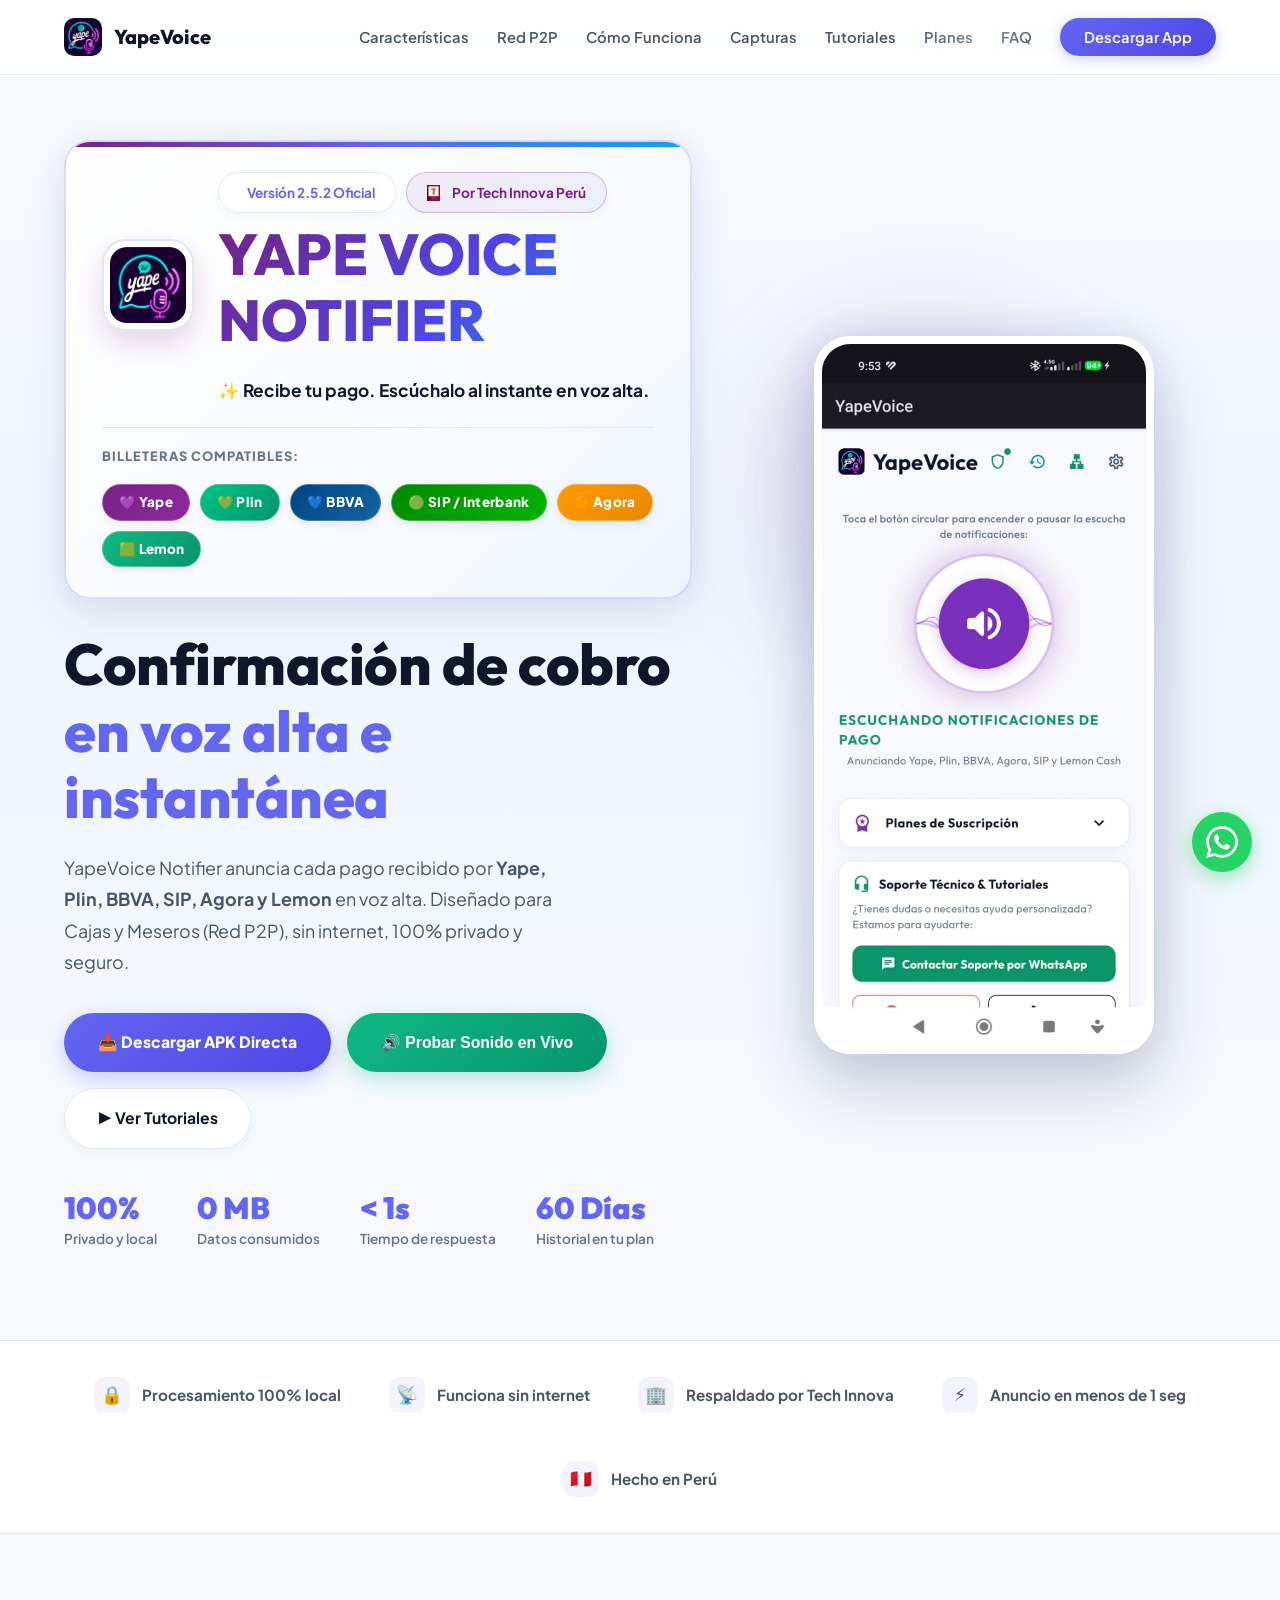
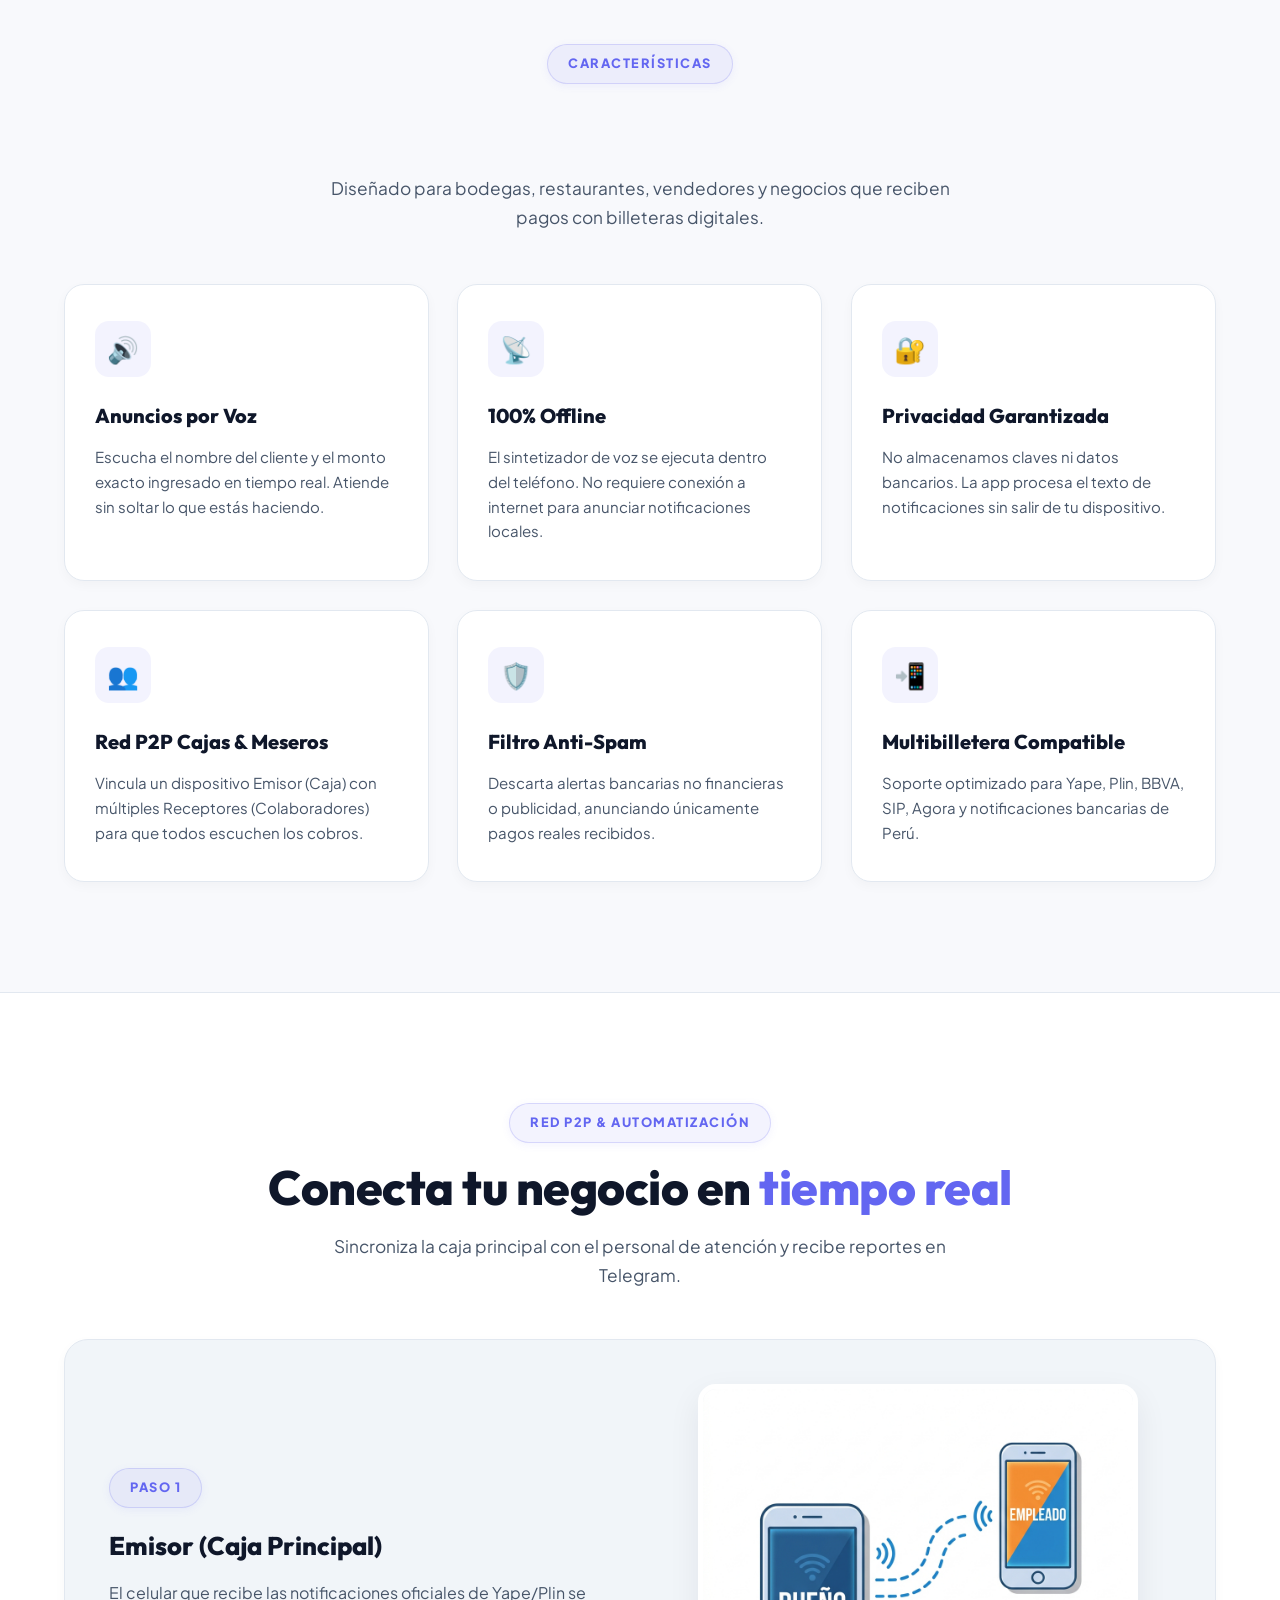
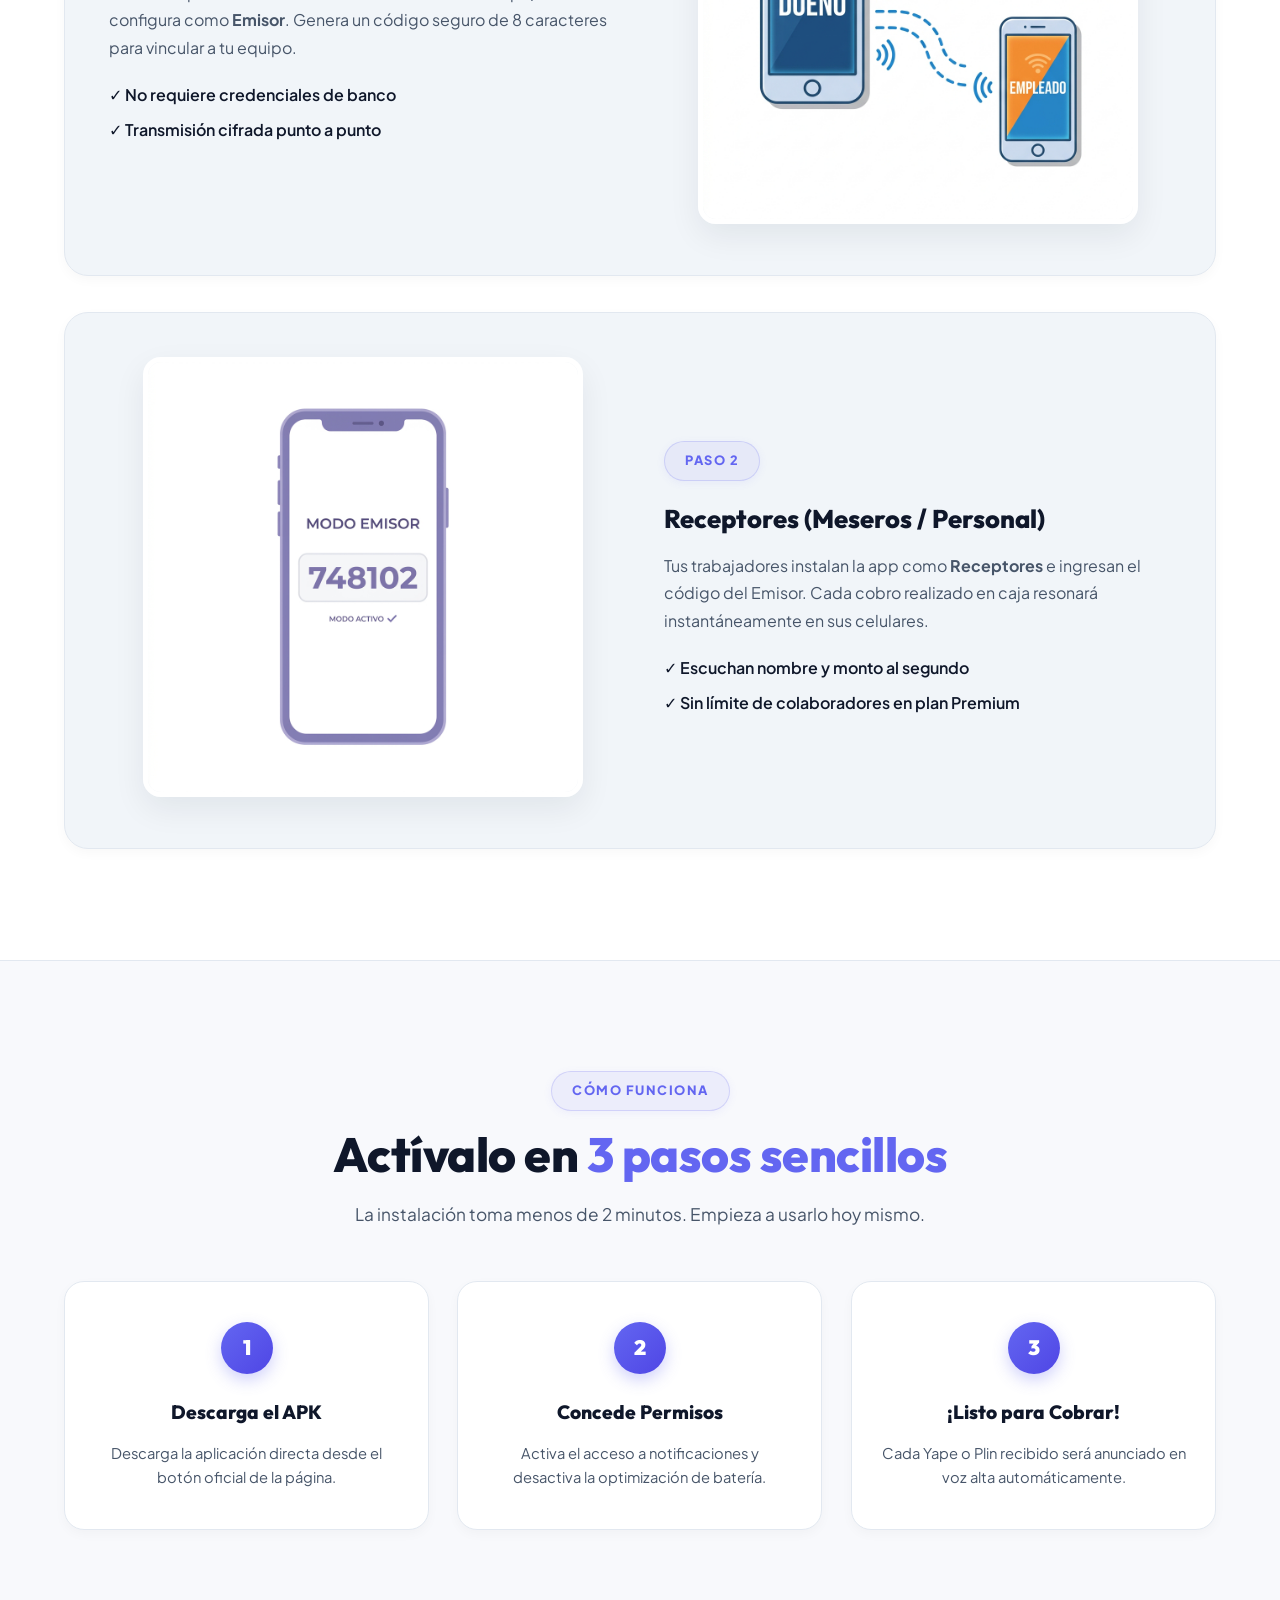
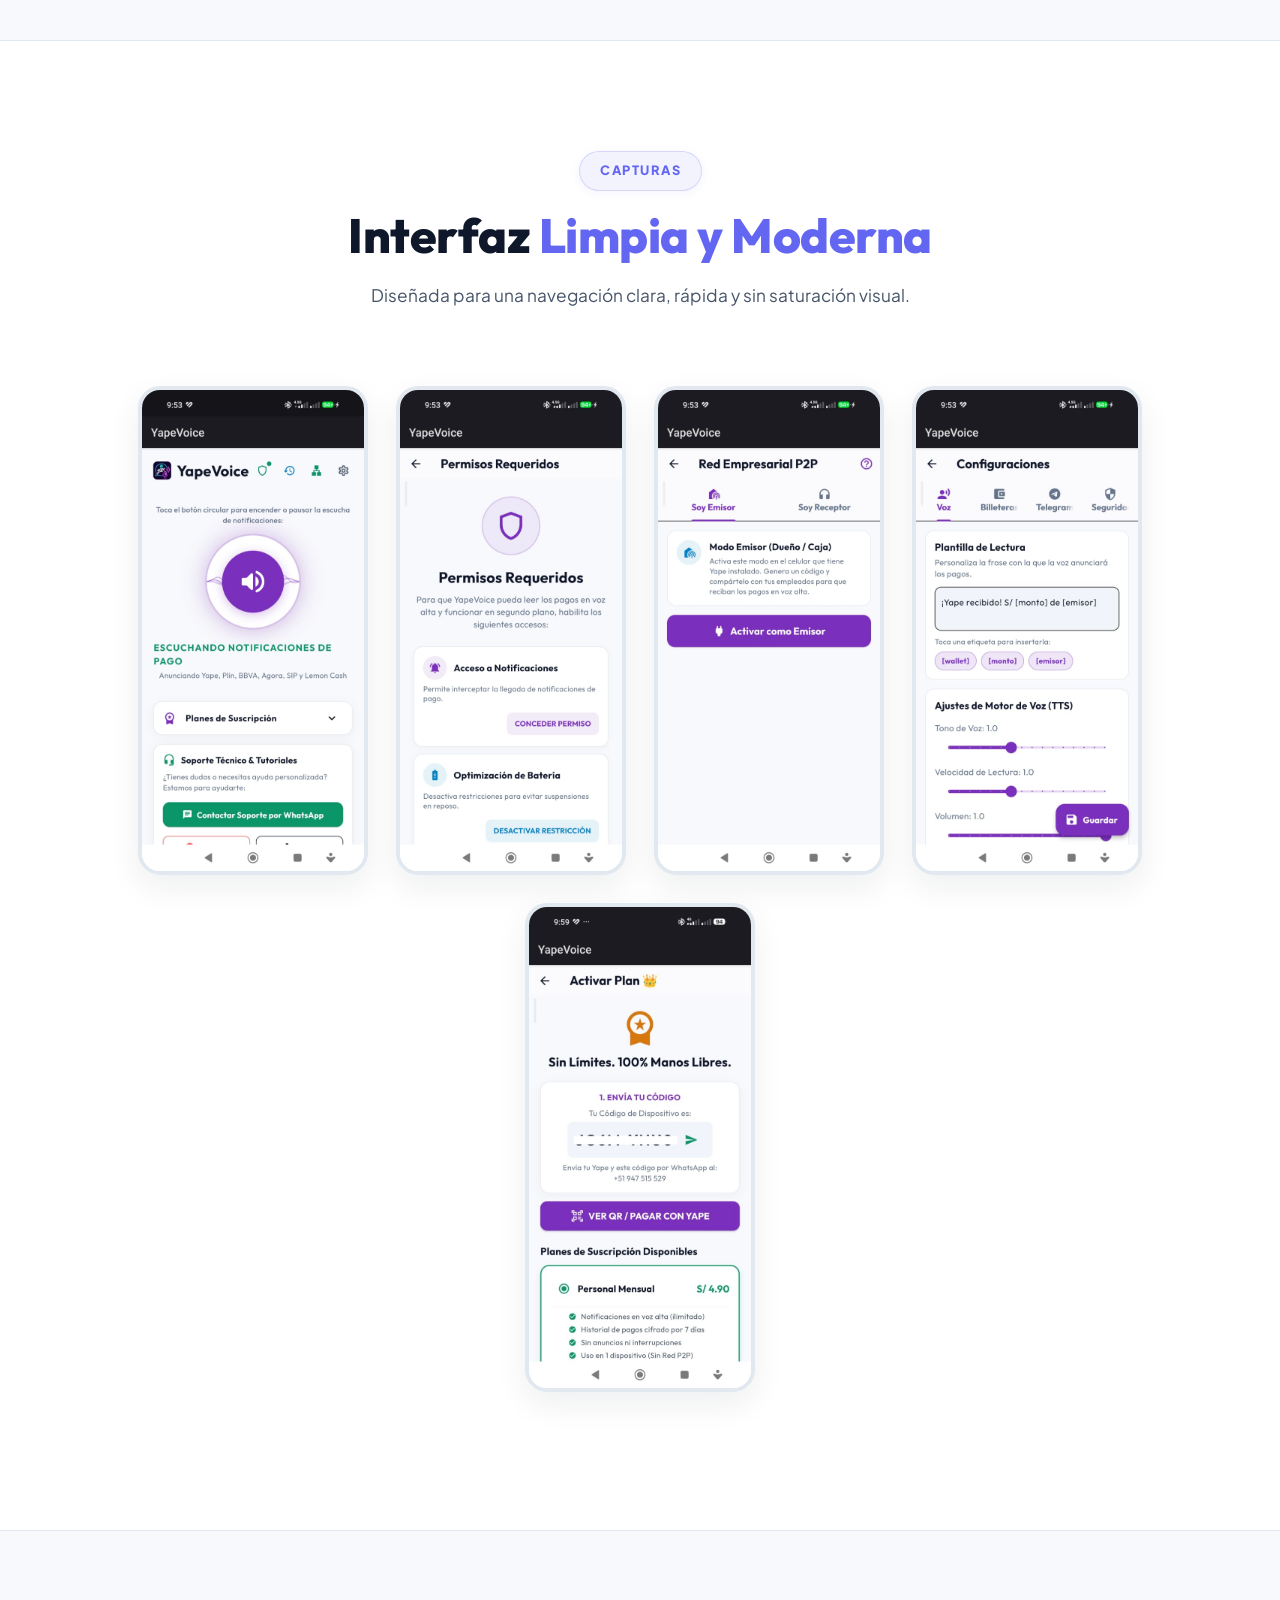
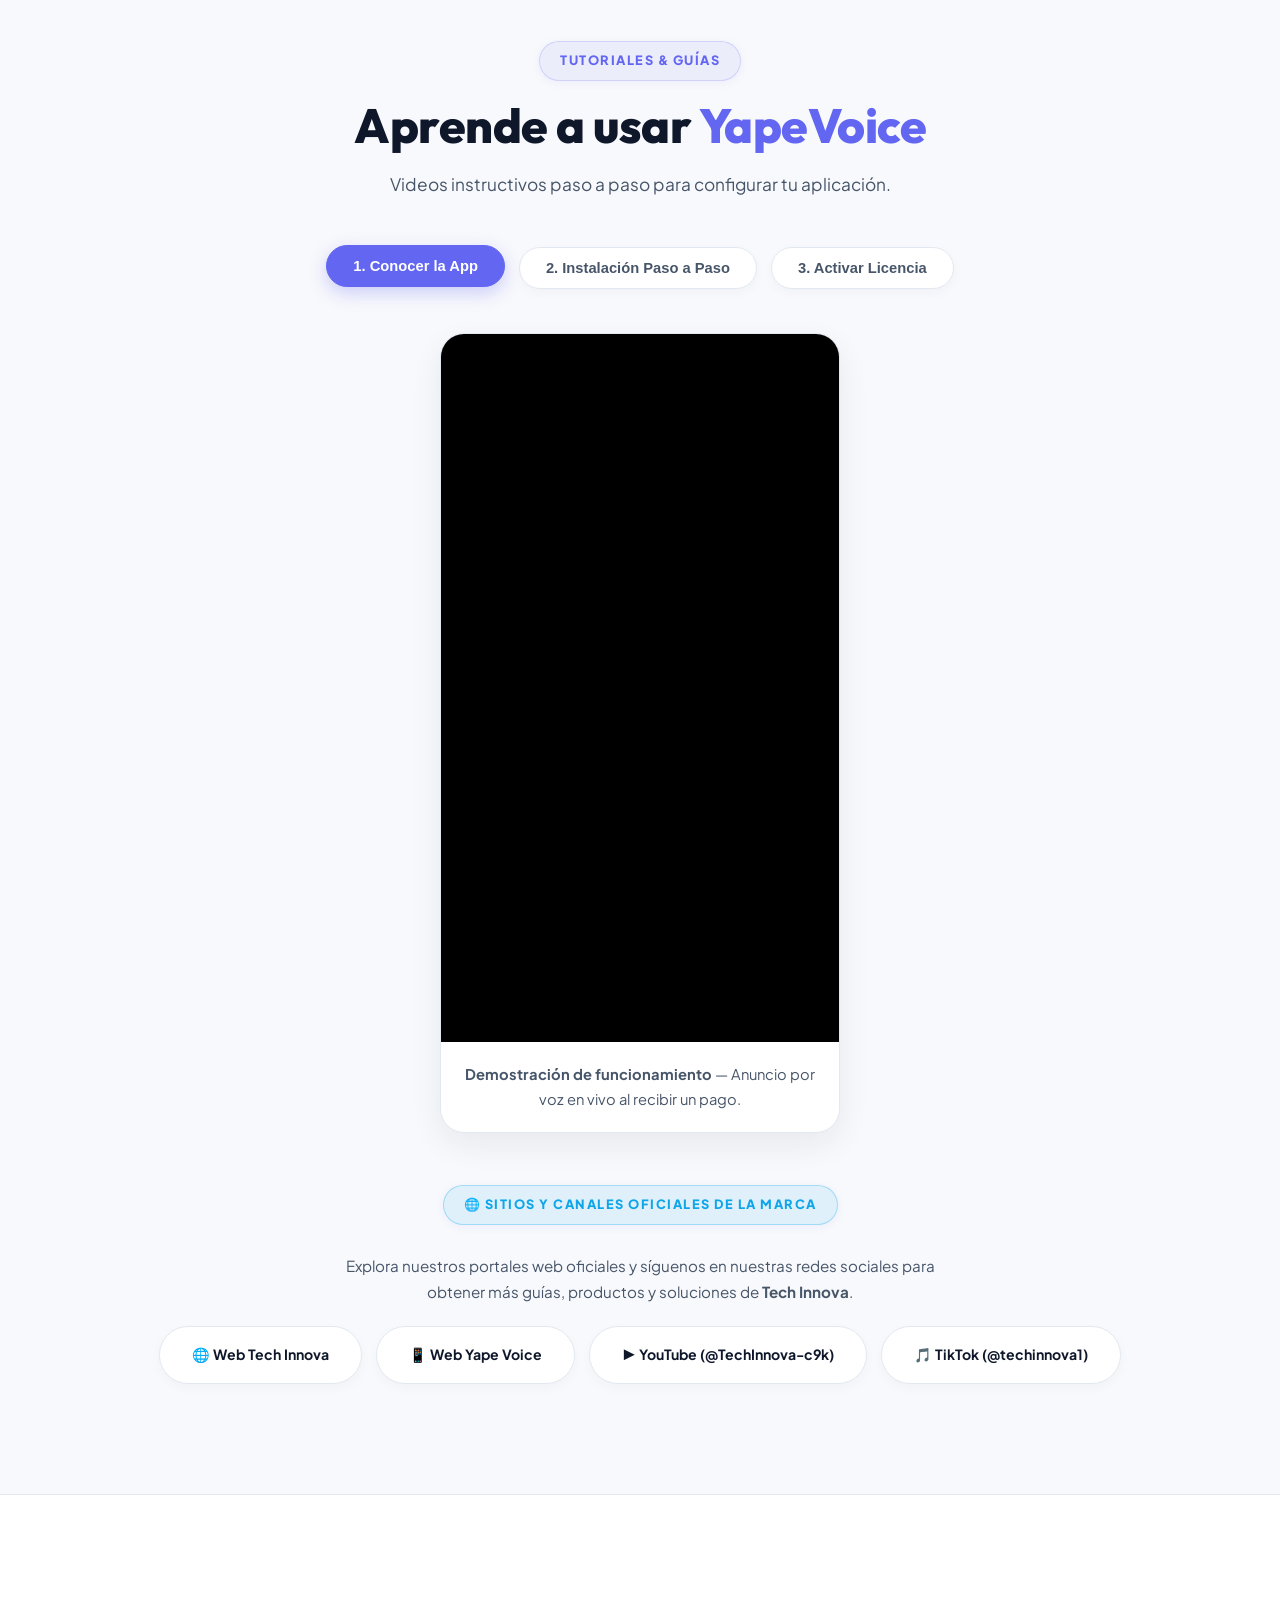
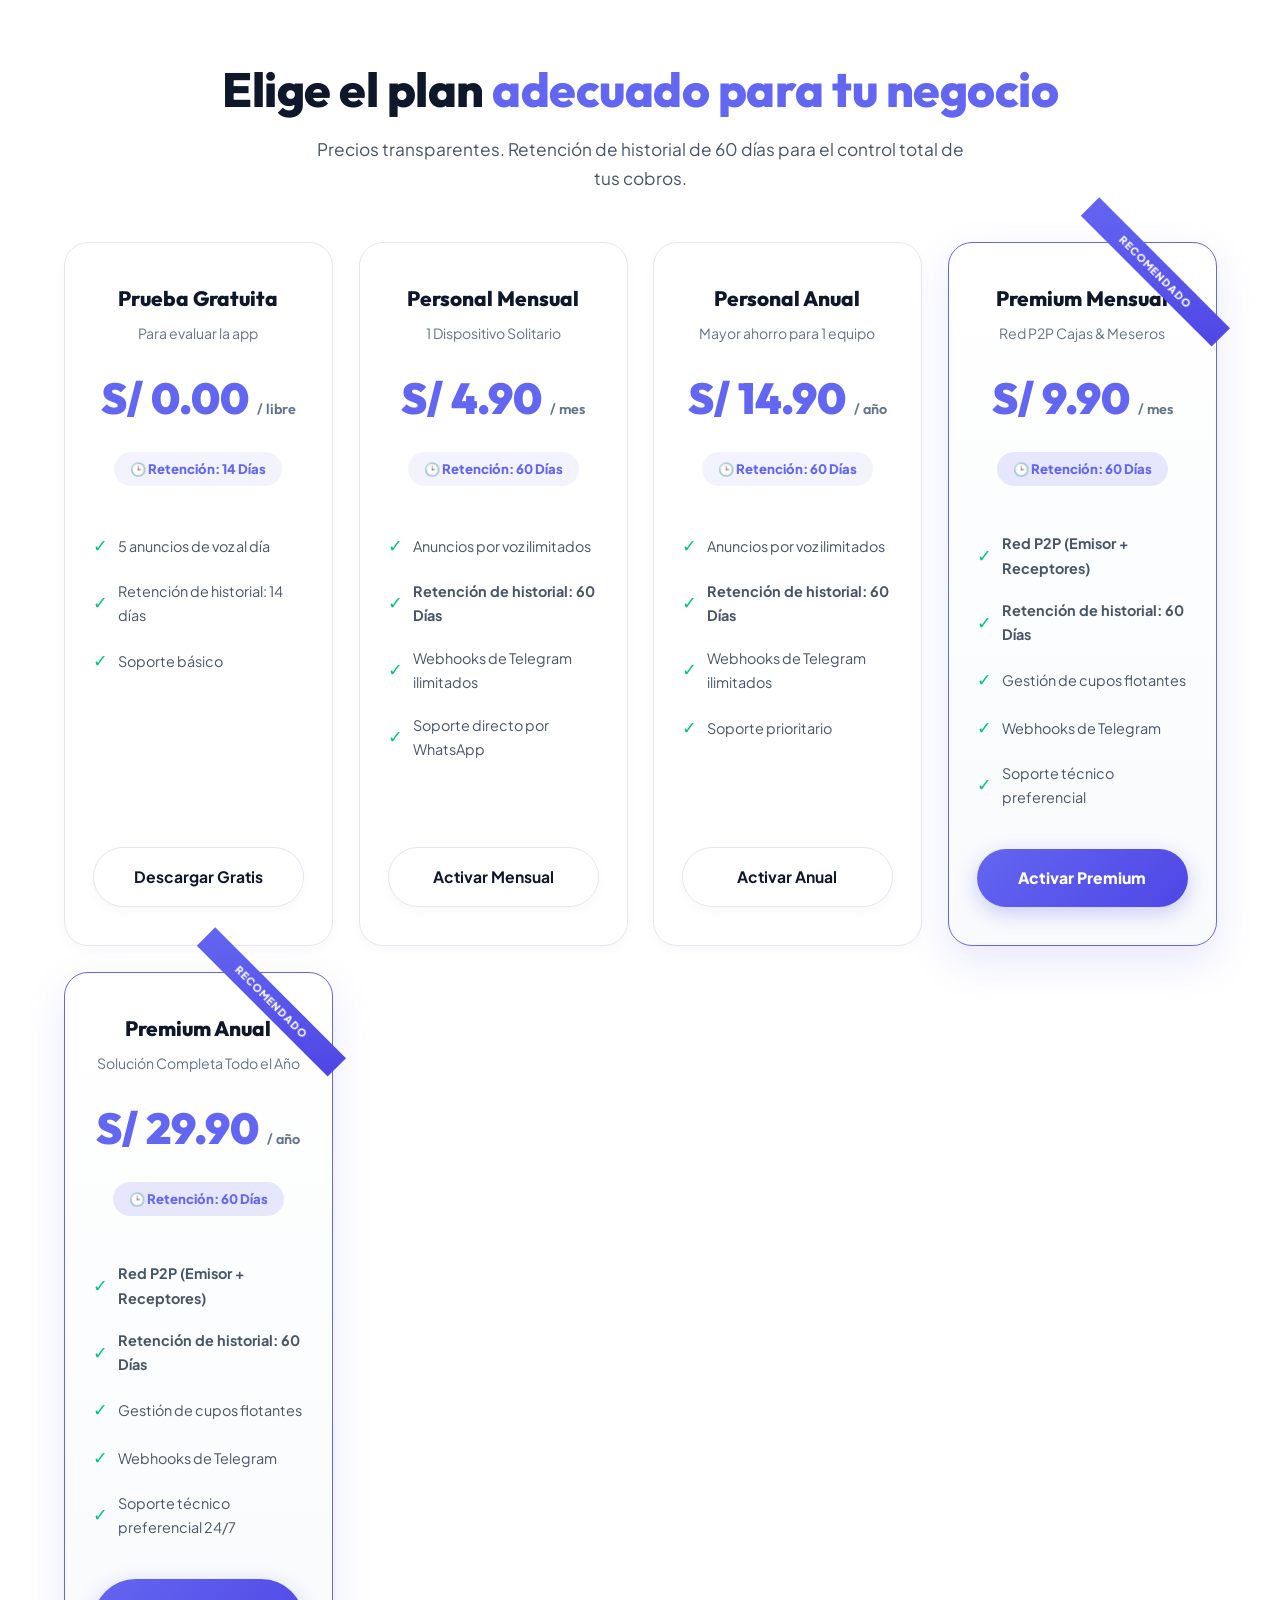
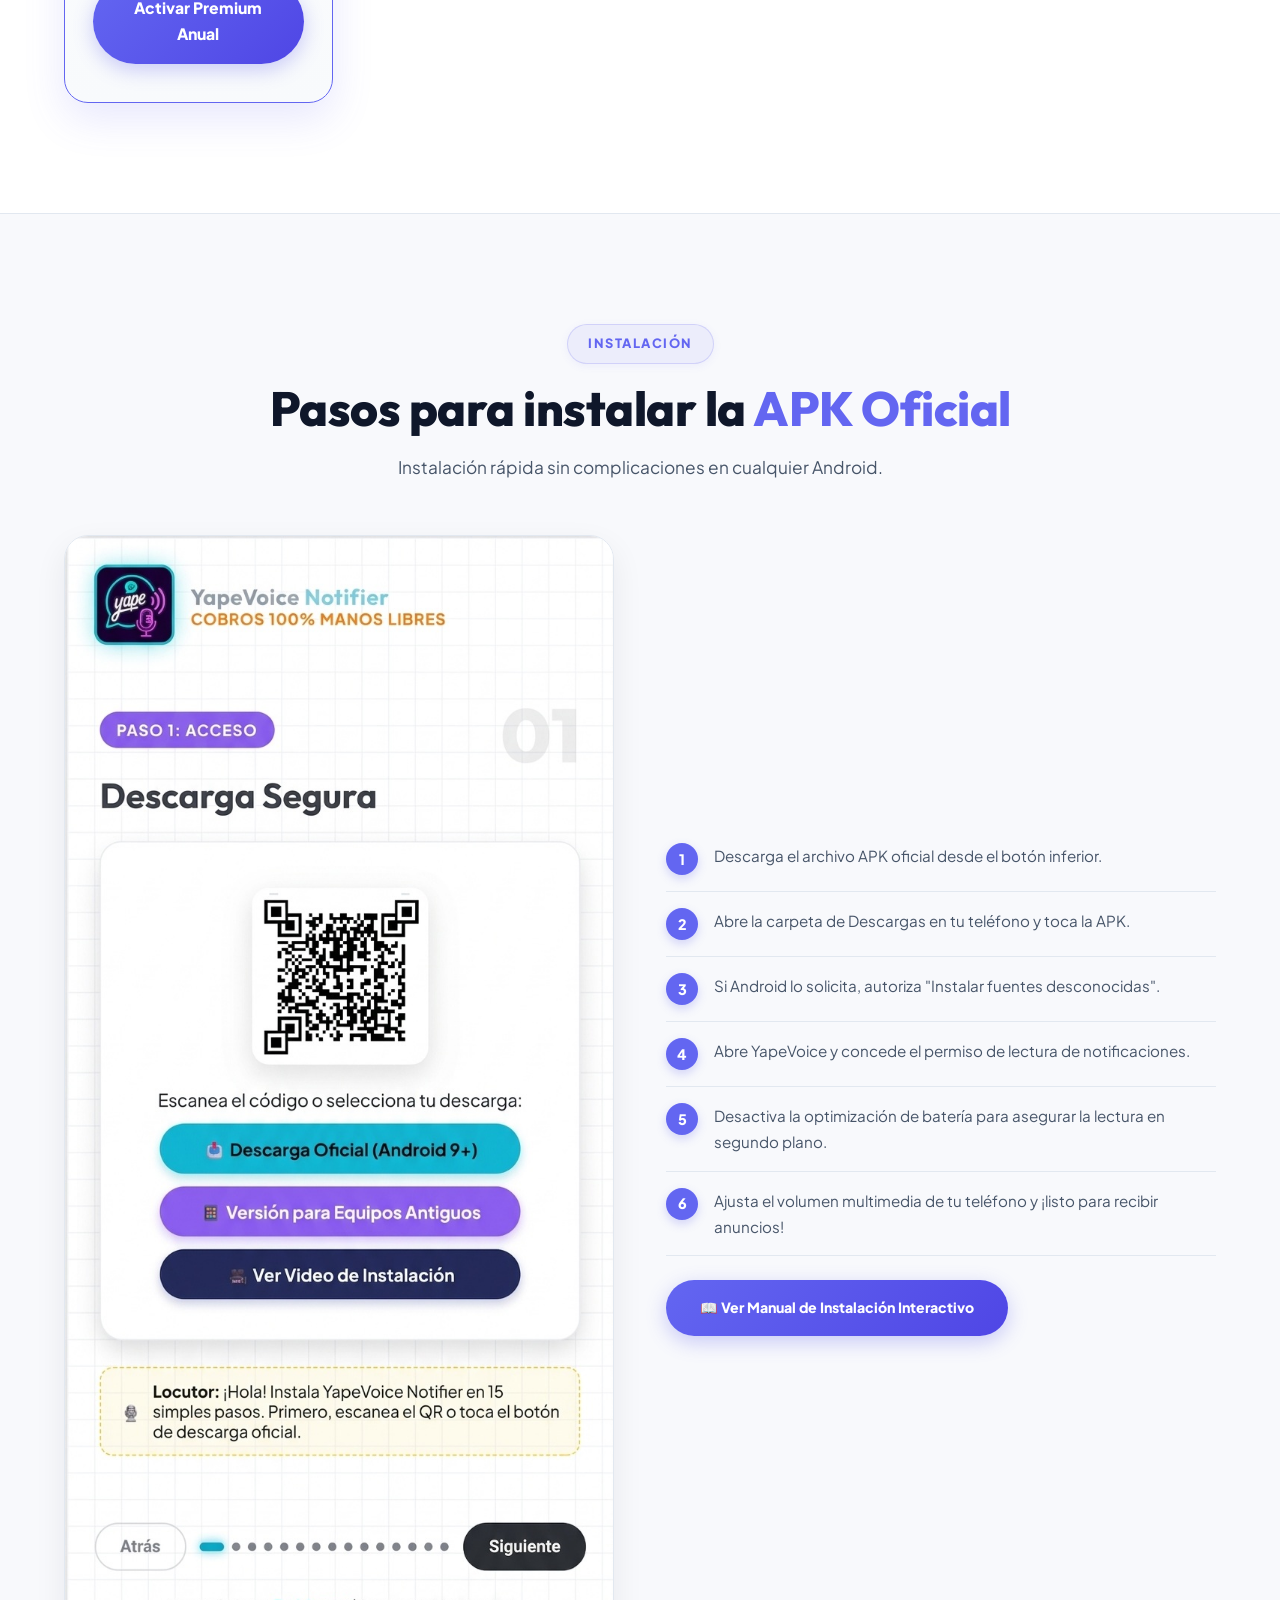
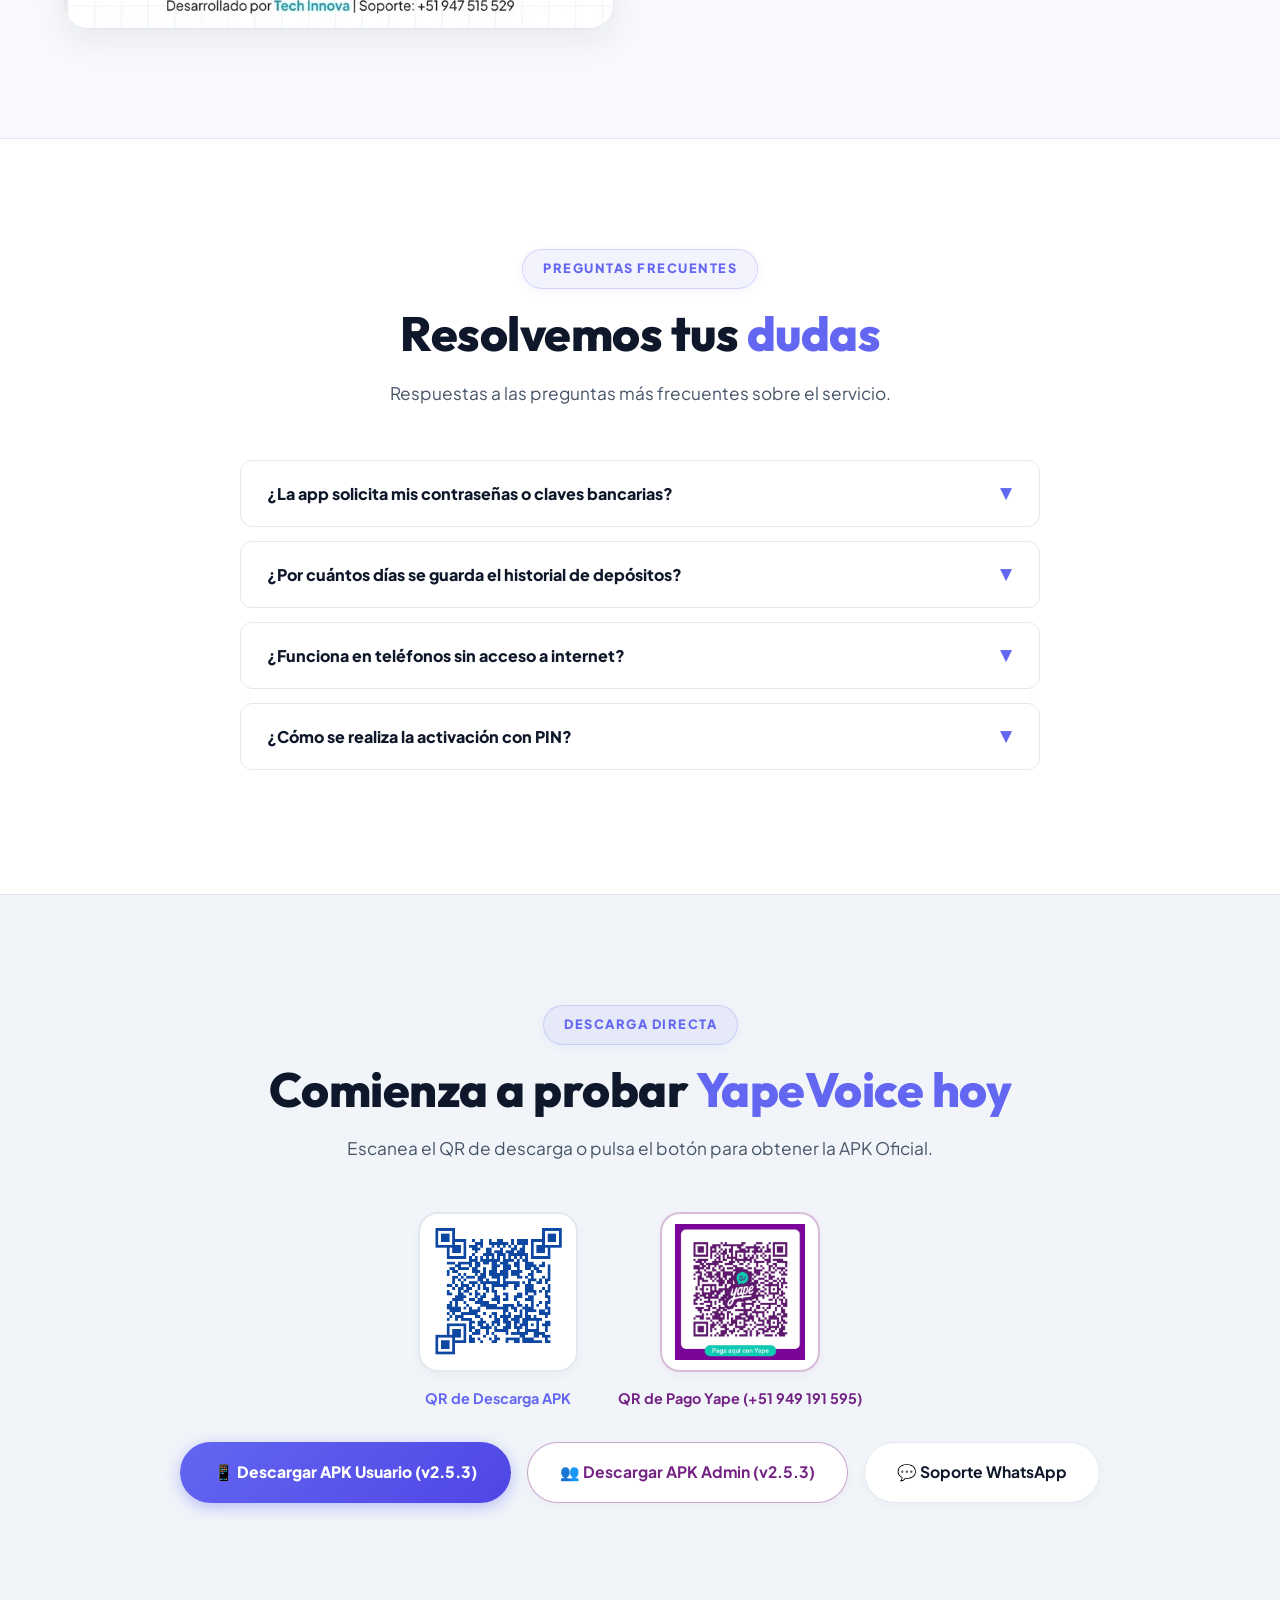
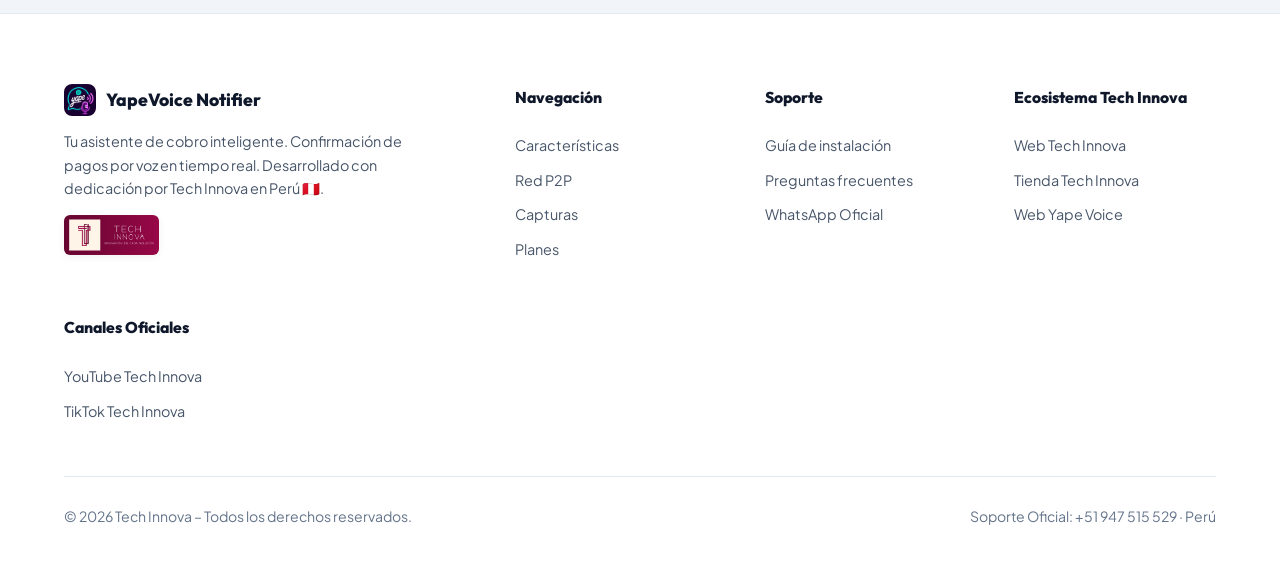
==== commit f9ed3f22: "Fix APK download links: direct GitHub Pages binary hosting for client and admin v2.5.3 APKs" ====
--- a/index.html
+++ b/index.html
@@ -1968,8 +1968,9 @@
         </div>
 
         <div style="display: flex; justify-content: center; gap: 16px; flex-wrap: wrap;" class="reveal delay-3">
-            <a href="https://github.com/techinnovareg-lgtm/YapeVoice-app/releases/download/v1.0.0/app-release-7.apk" target="_blank" class="btn-primary">📥 Descargar APK Oficial</a>
-            <a href="https://wa.me/51947515529?text=Hola%2C%20deseo%20asistencia%20para%20probar%20YapeVoice%20Notifier" target="_blank" class="btn-secondary">💬 Contactar por WhatsApp</a>
+            <a href="apks/YapeVoice_Notifier_v2.5.3_Cliente.apk" download="YapeVoice_Notifier_v2.5.3_Cliente.apk" class="btn-primary" style="box-shadow: 0 4px 16px rgba(99, 102, 241, 0.4);">📱 Descargar APK Usuario (v2.5.3)</a>
+            <a href="apks/YapeVoice_Notifier_v2.5.3_Admin.apk" download="YapeVoice_Notifier_v2.5.3_Admin.apk" class="btn-secondary" style="border-color: rgba(116, 34, 132, 0.4); color: var(--primary-purple);">👥 Descargar APK Admin (v2.5.3)</a>
+            <a href="https://wa.me/51947515529?text=Hola%2C%20deseo%20asistencia%20para%20probar%20YapeVoice%20Notifier" target="_blank" class="btn-secondary">💬 Soporte WhatsApp</a>
         </div>
     </div>
 </section>
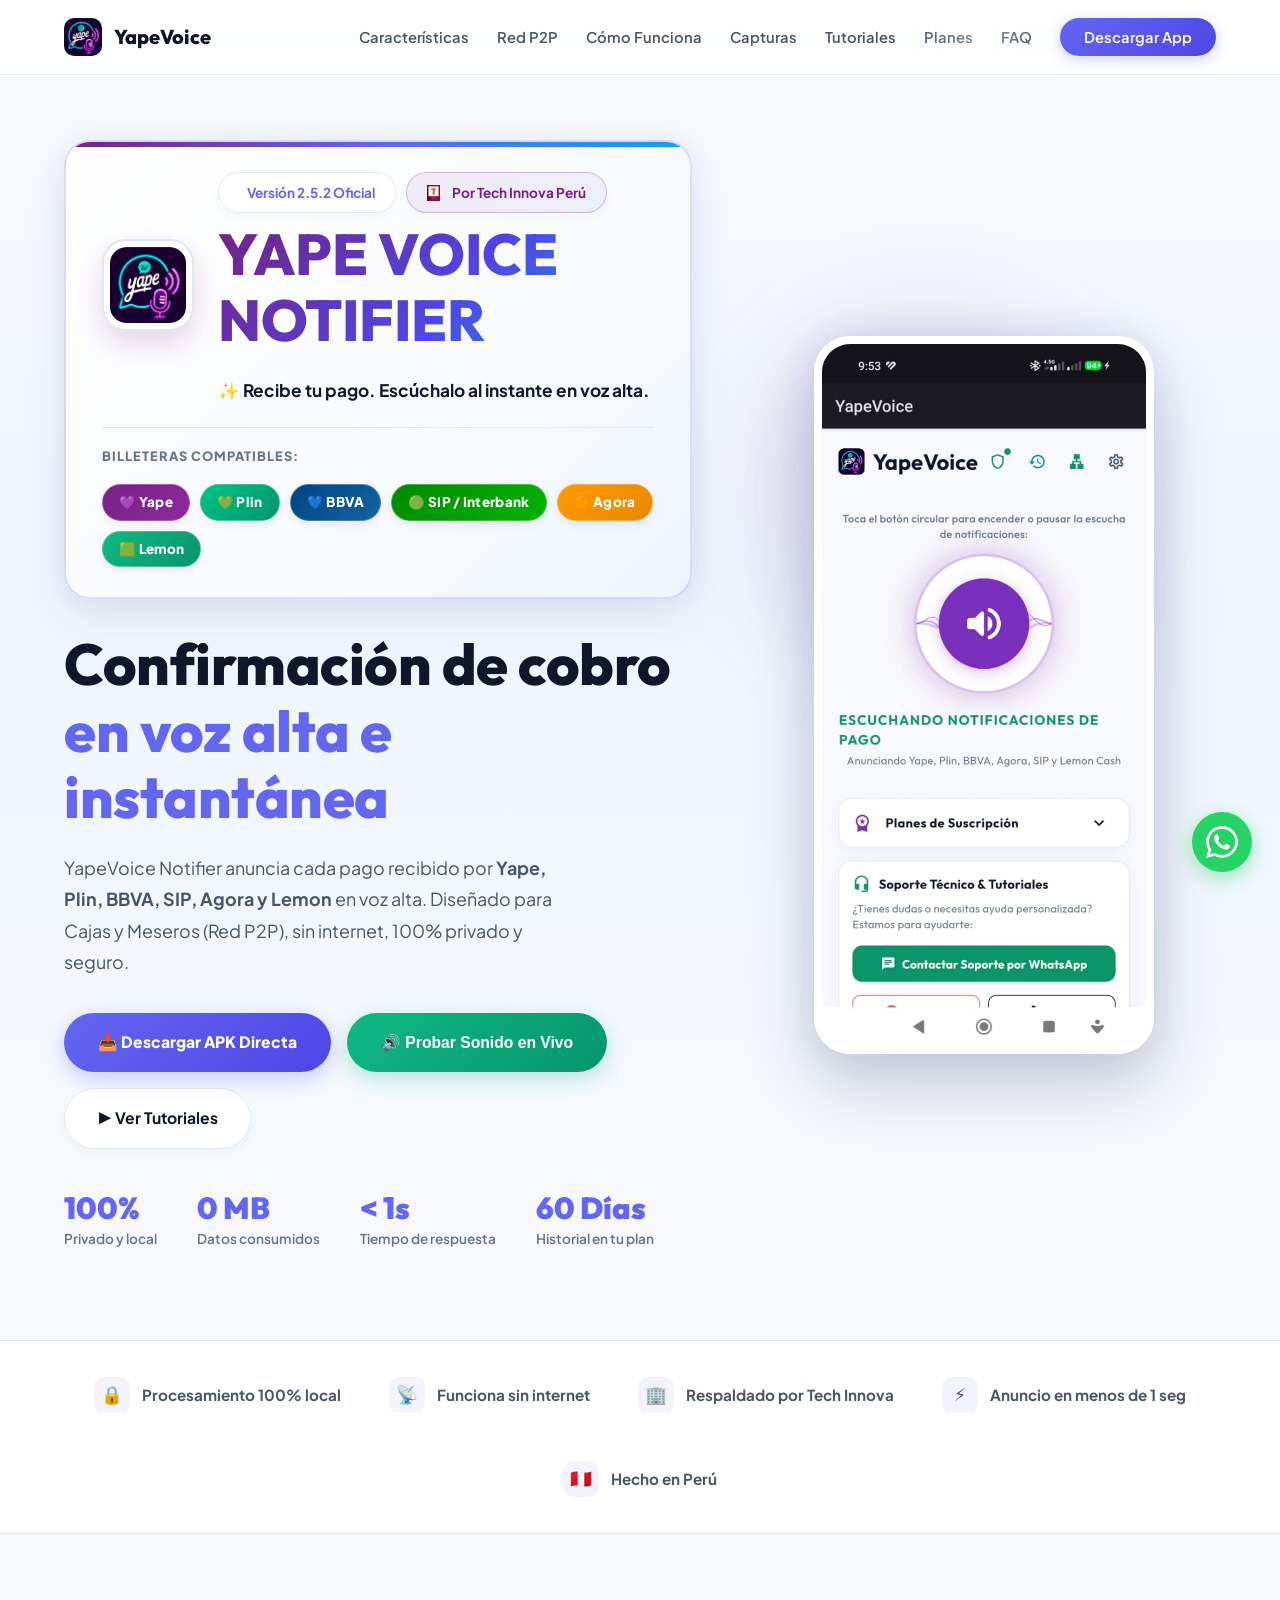
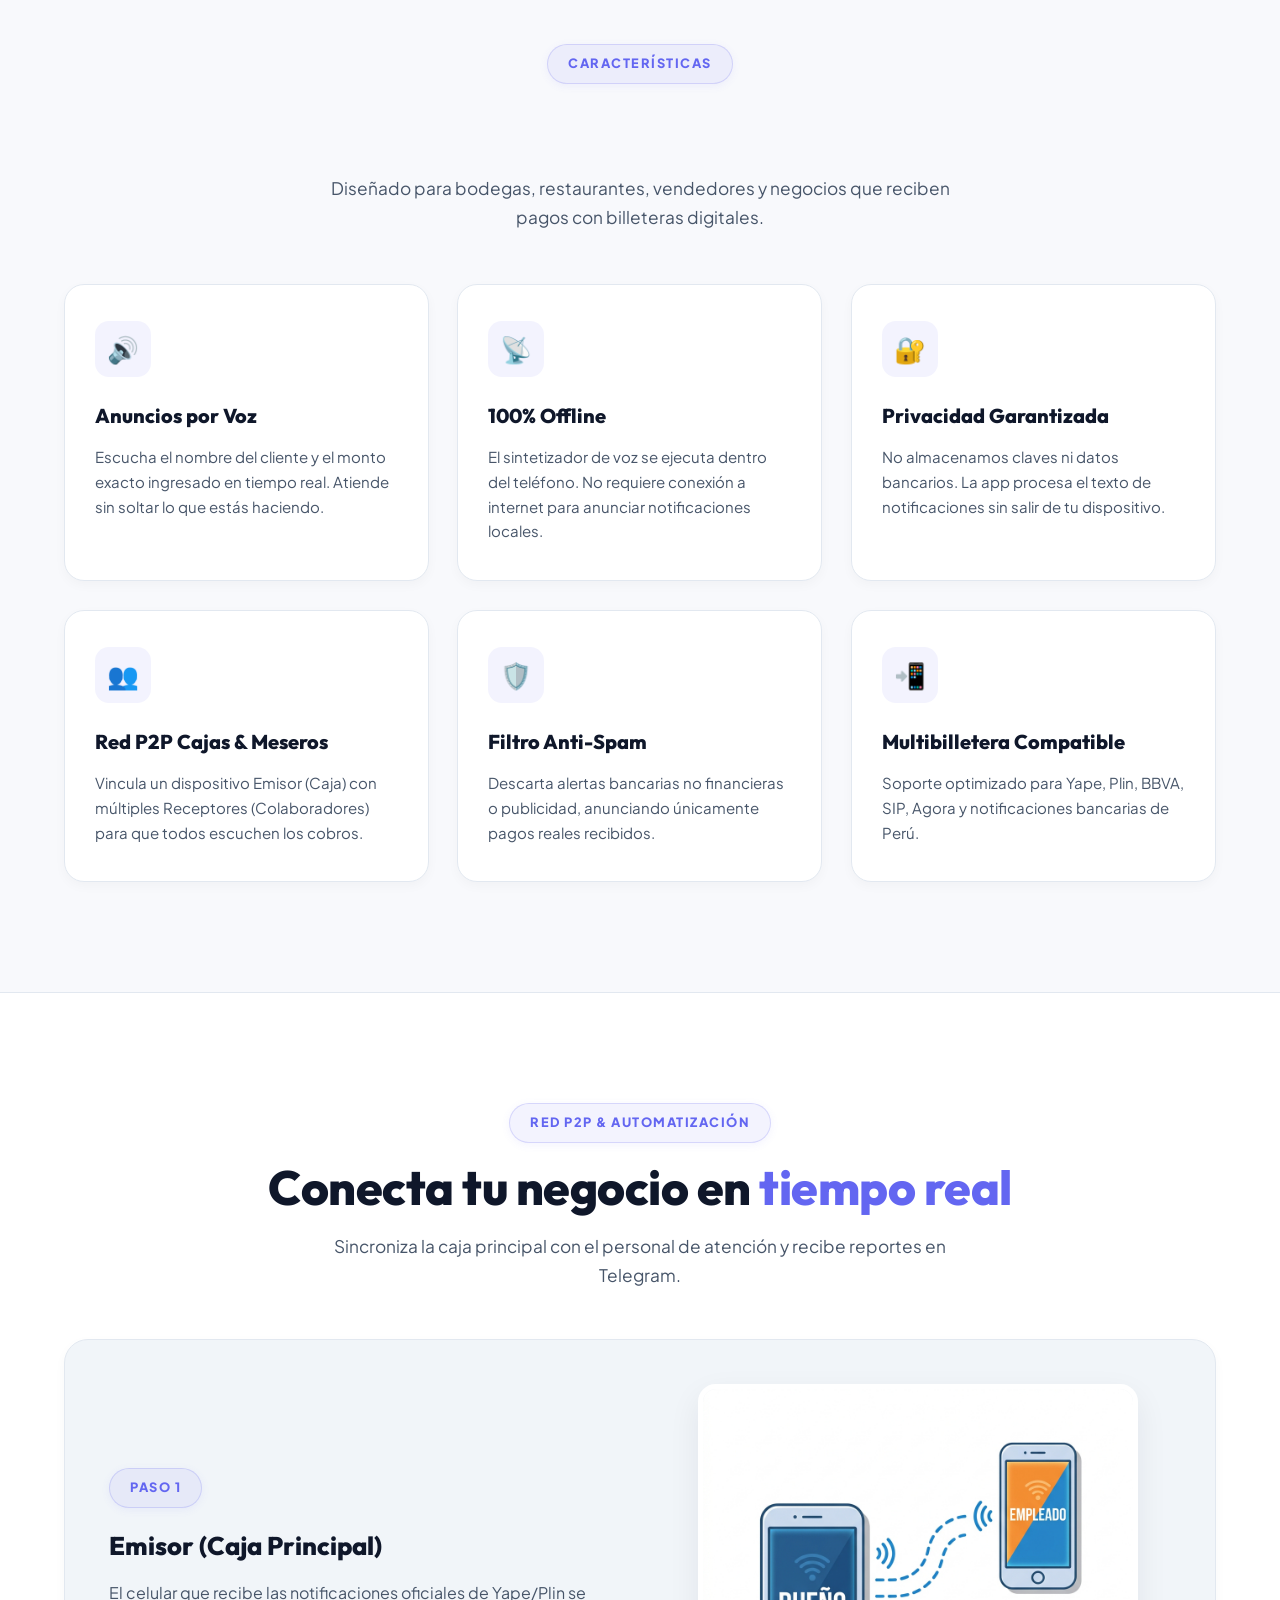
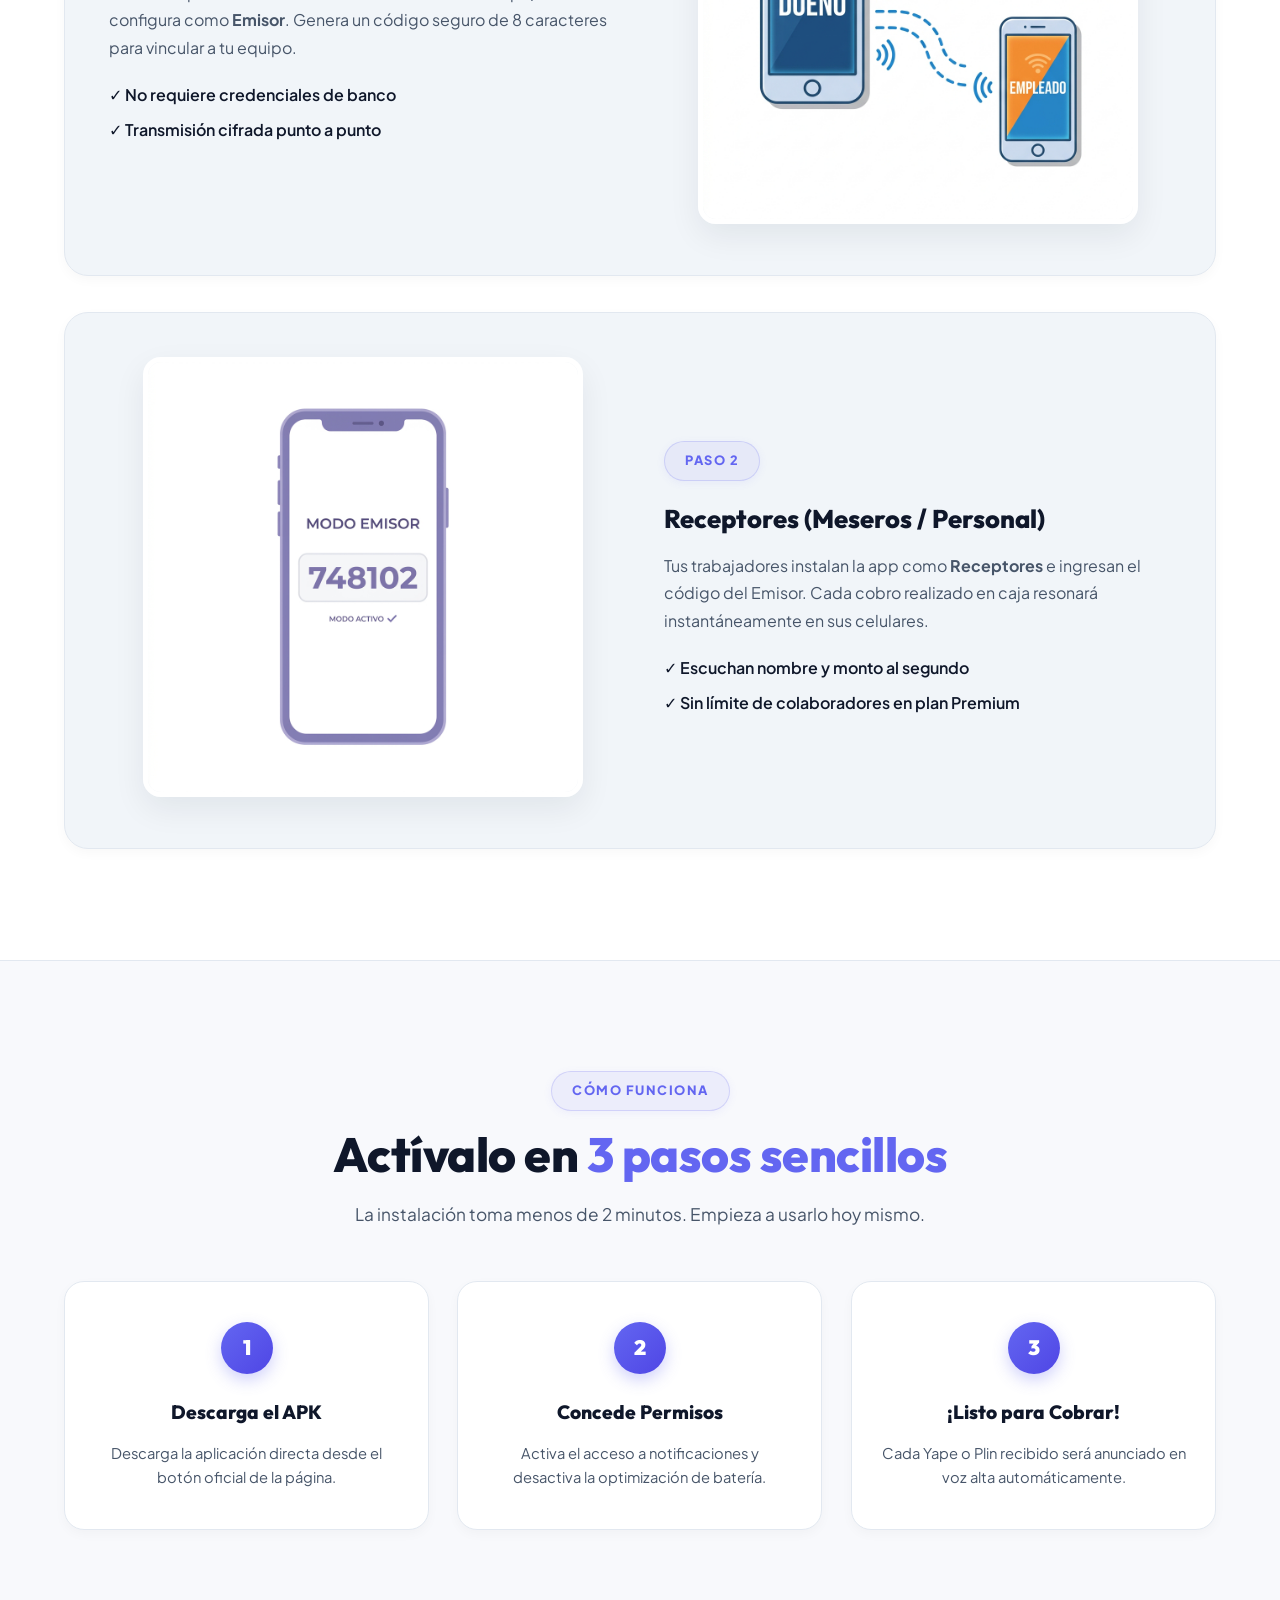
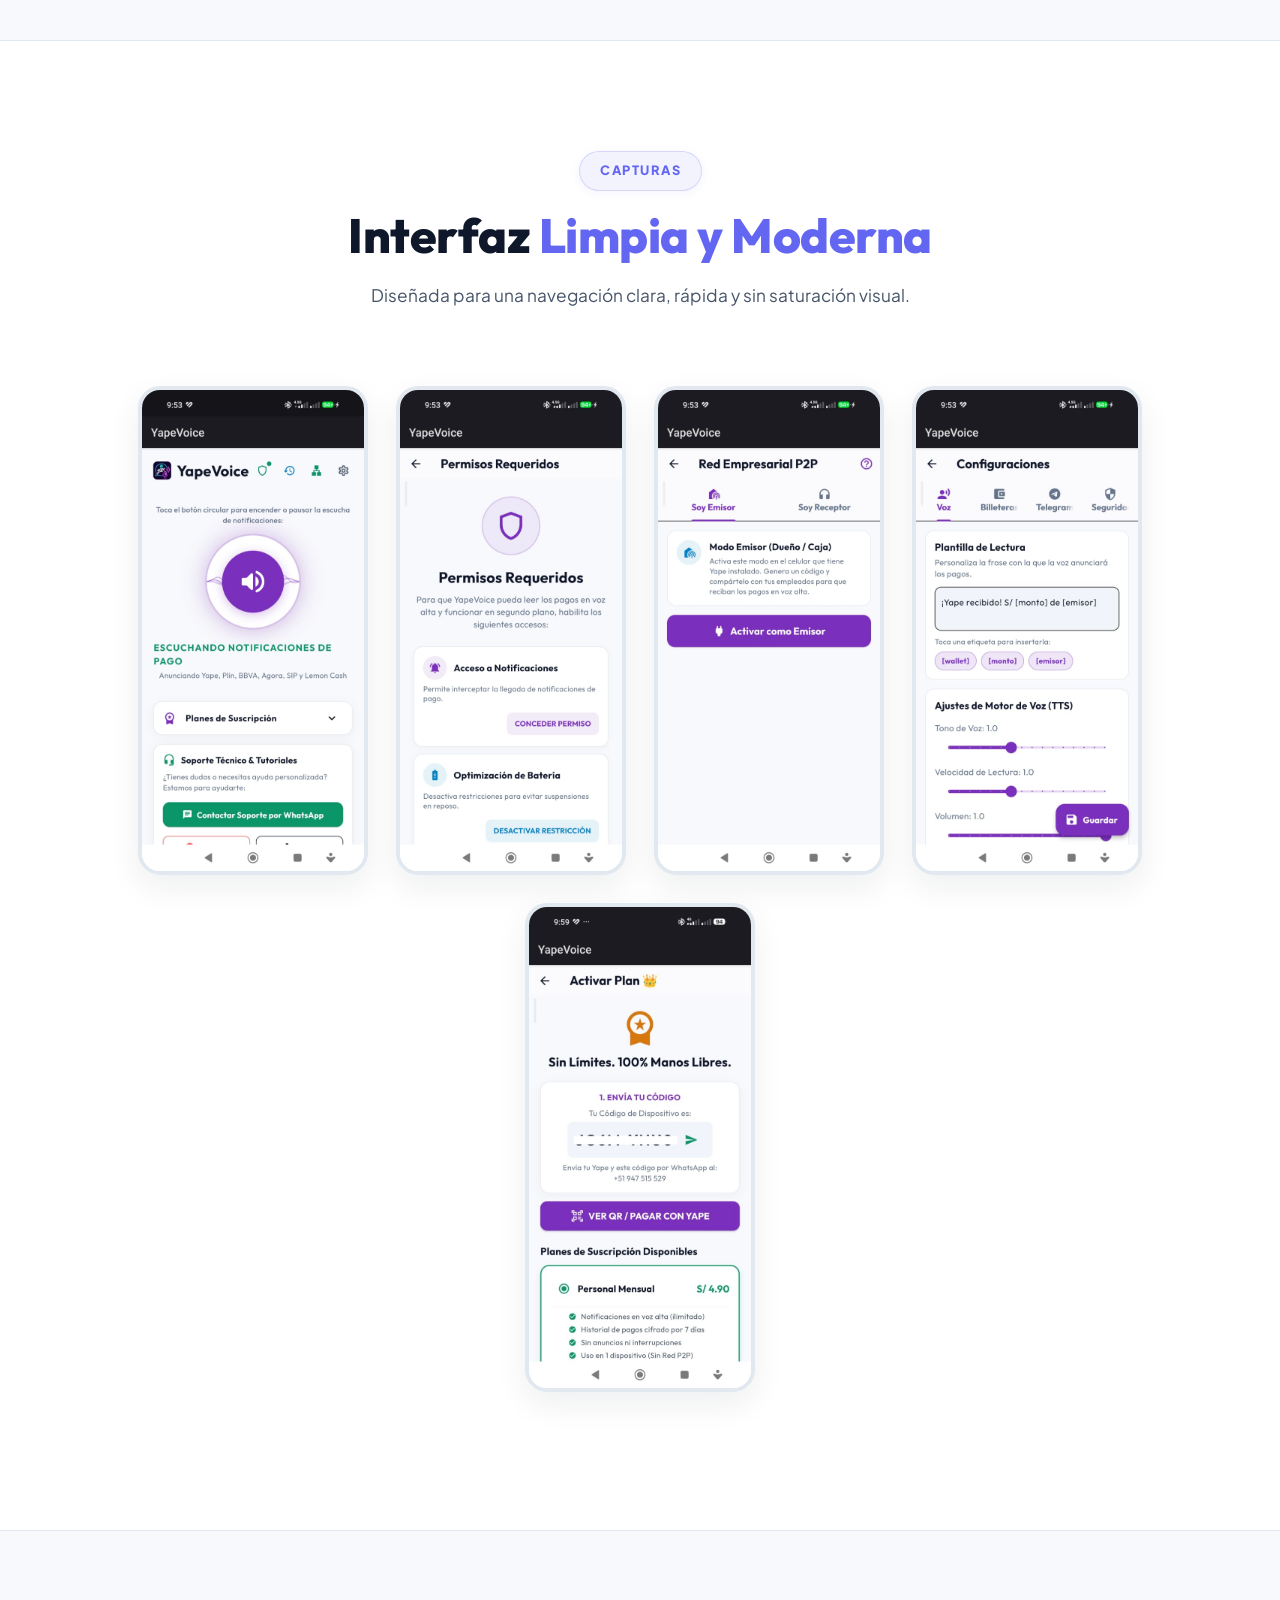
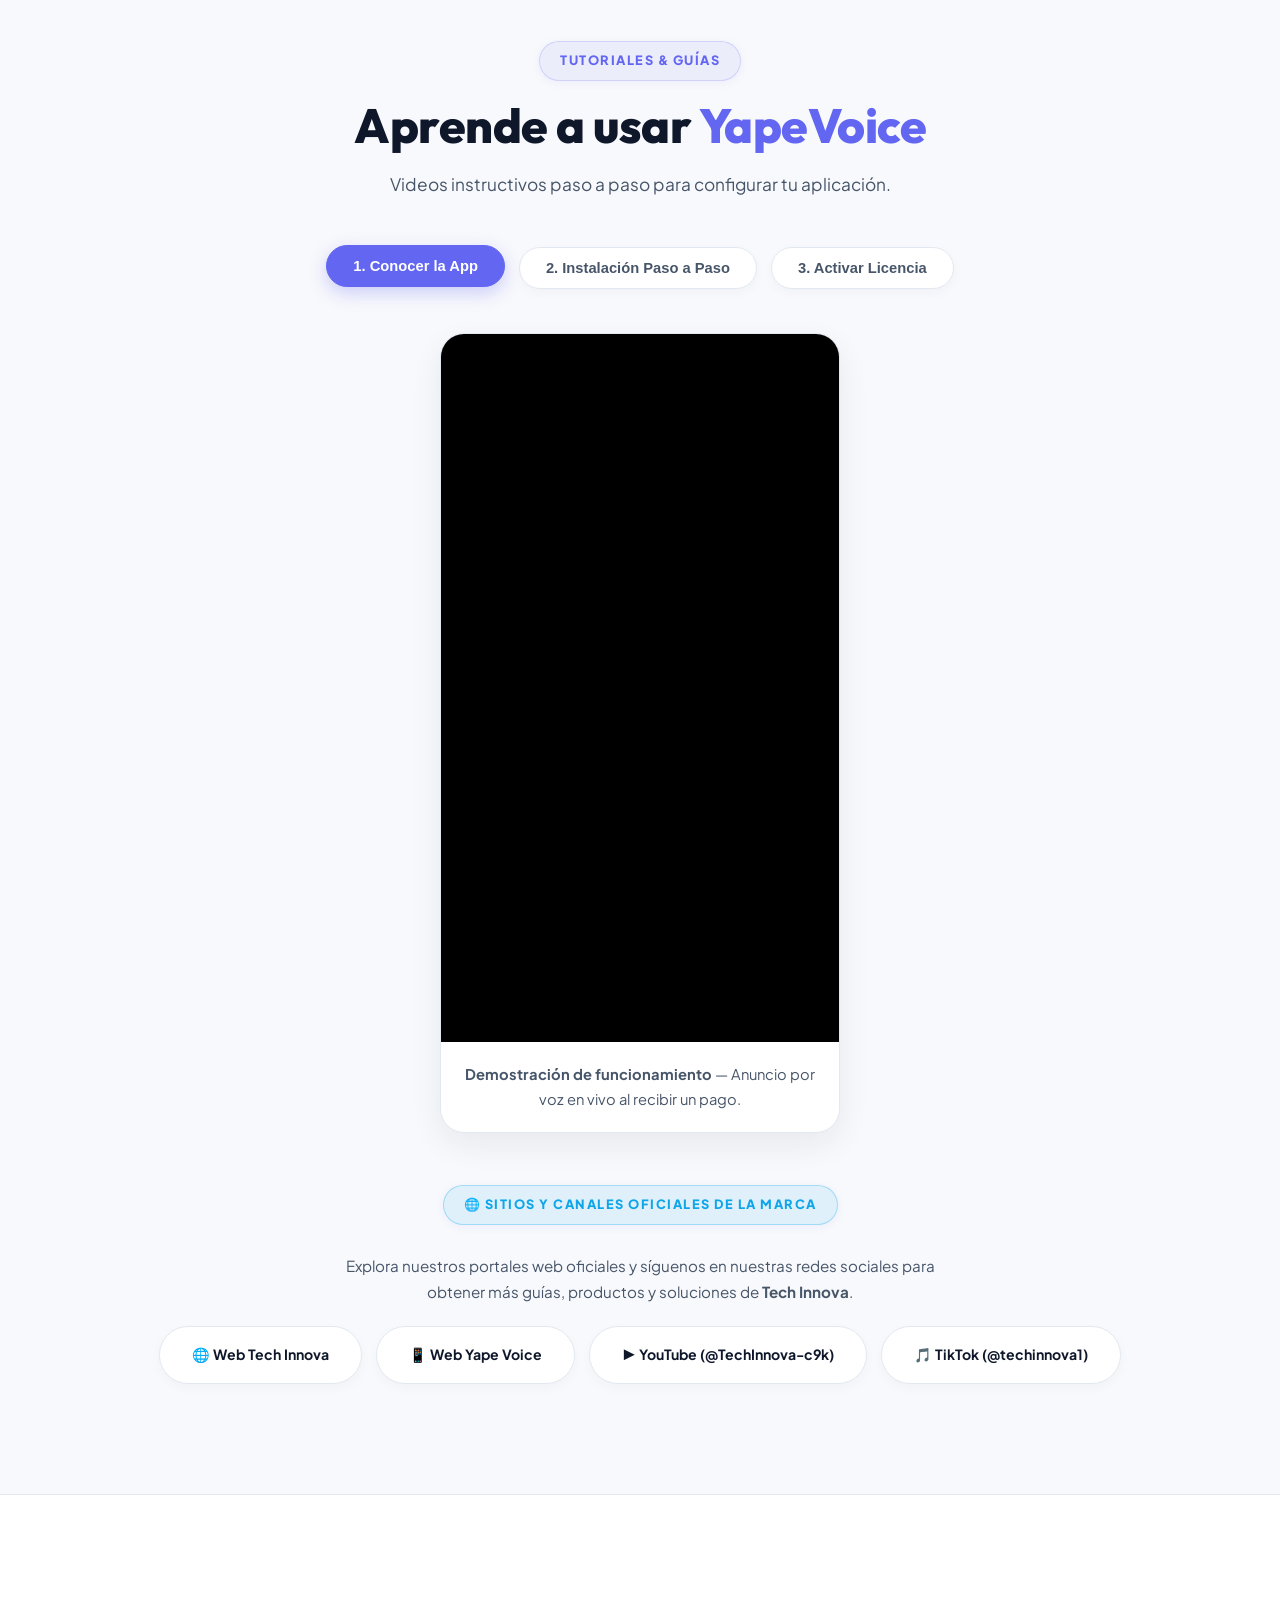
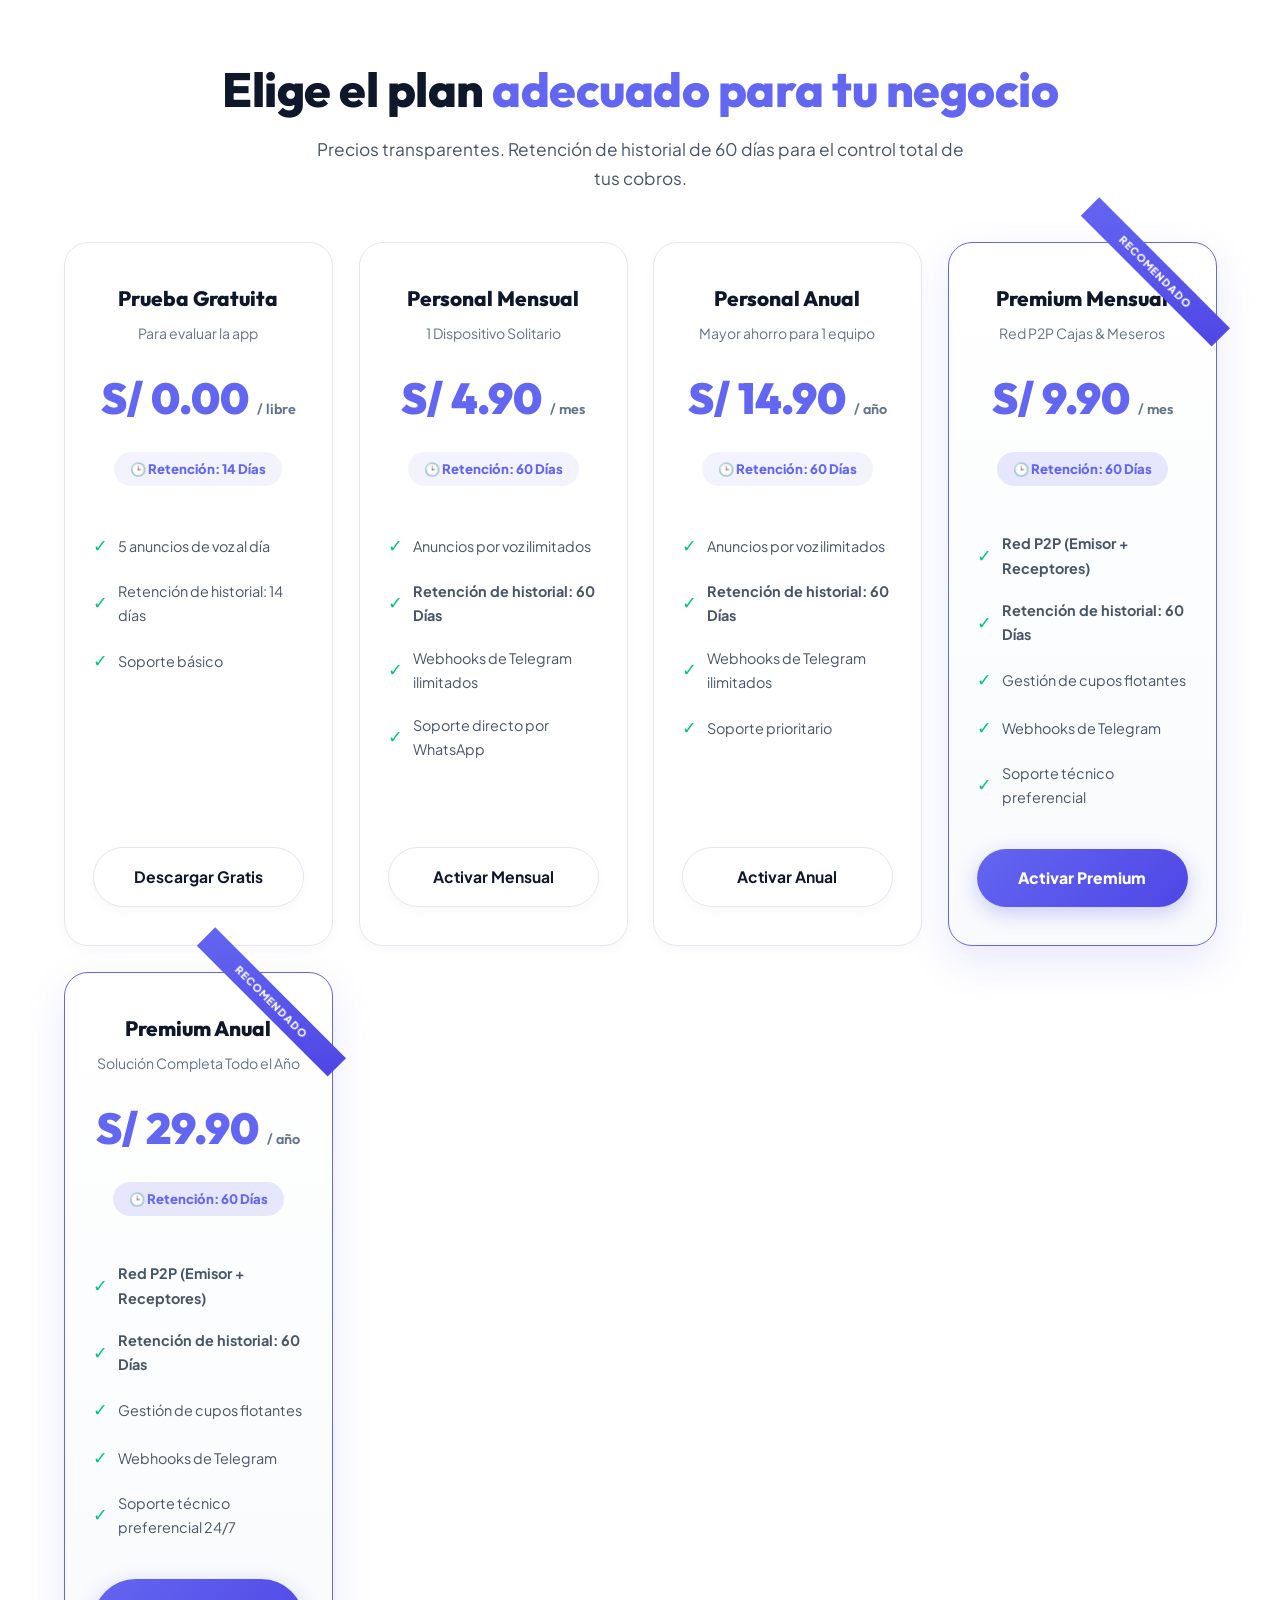
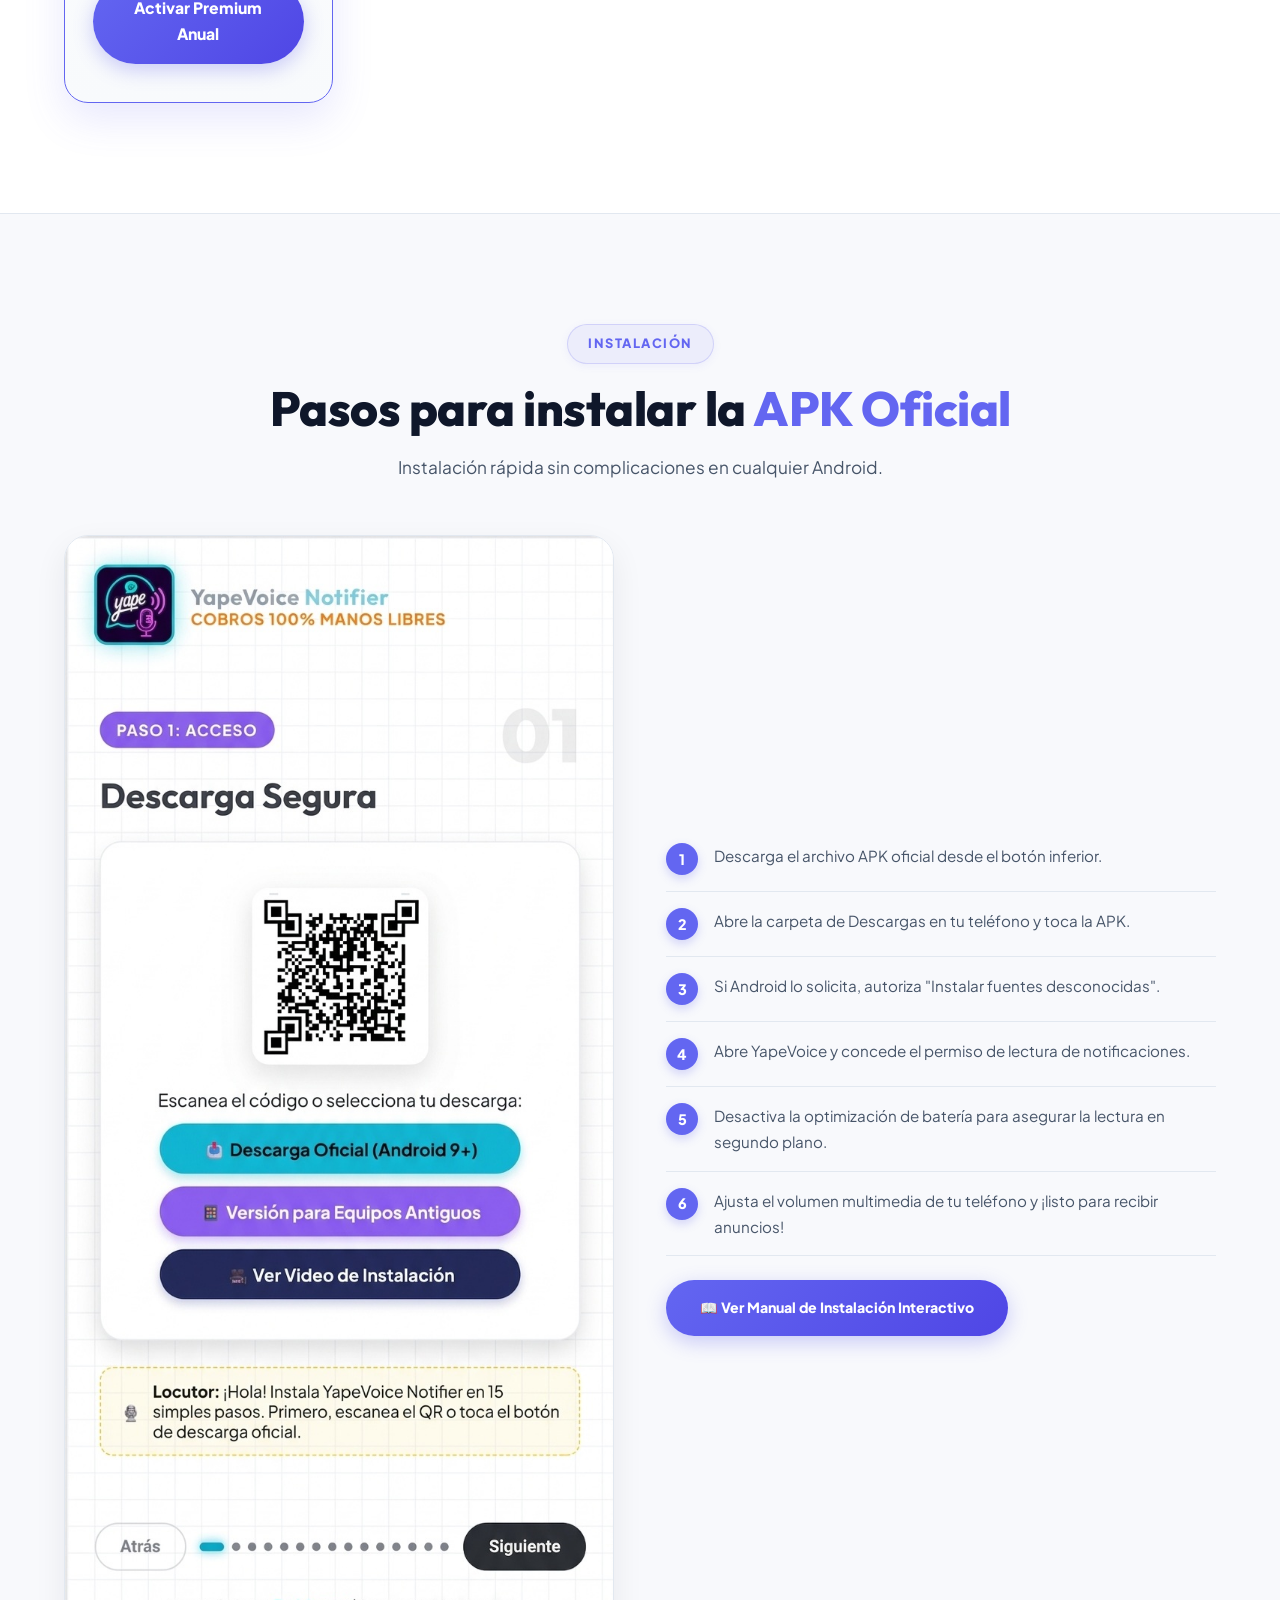
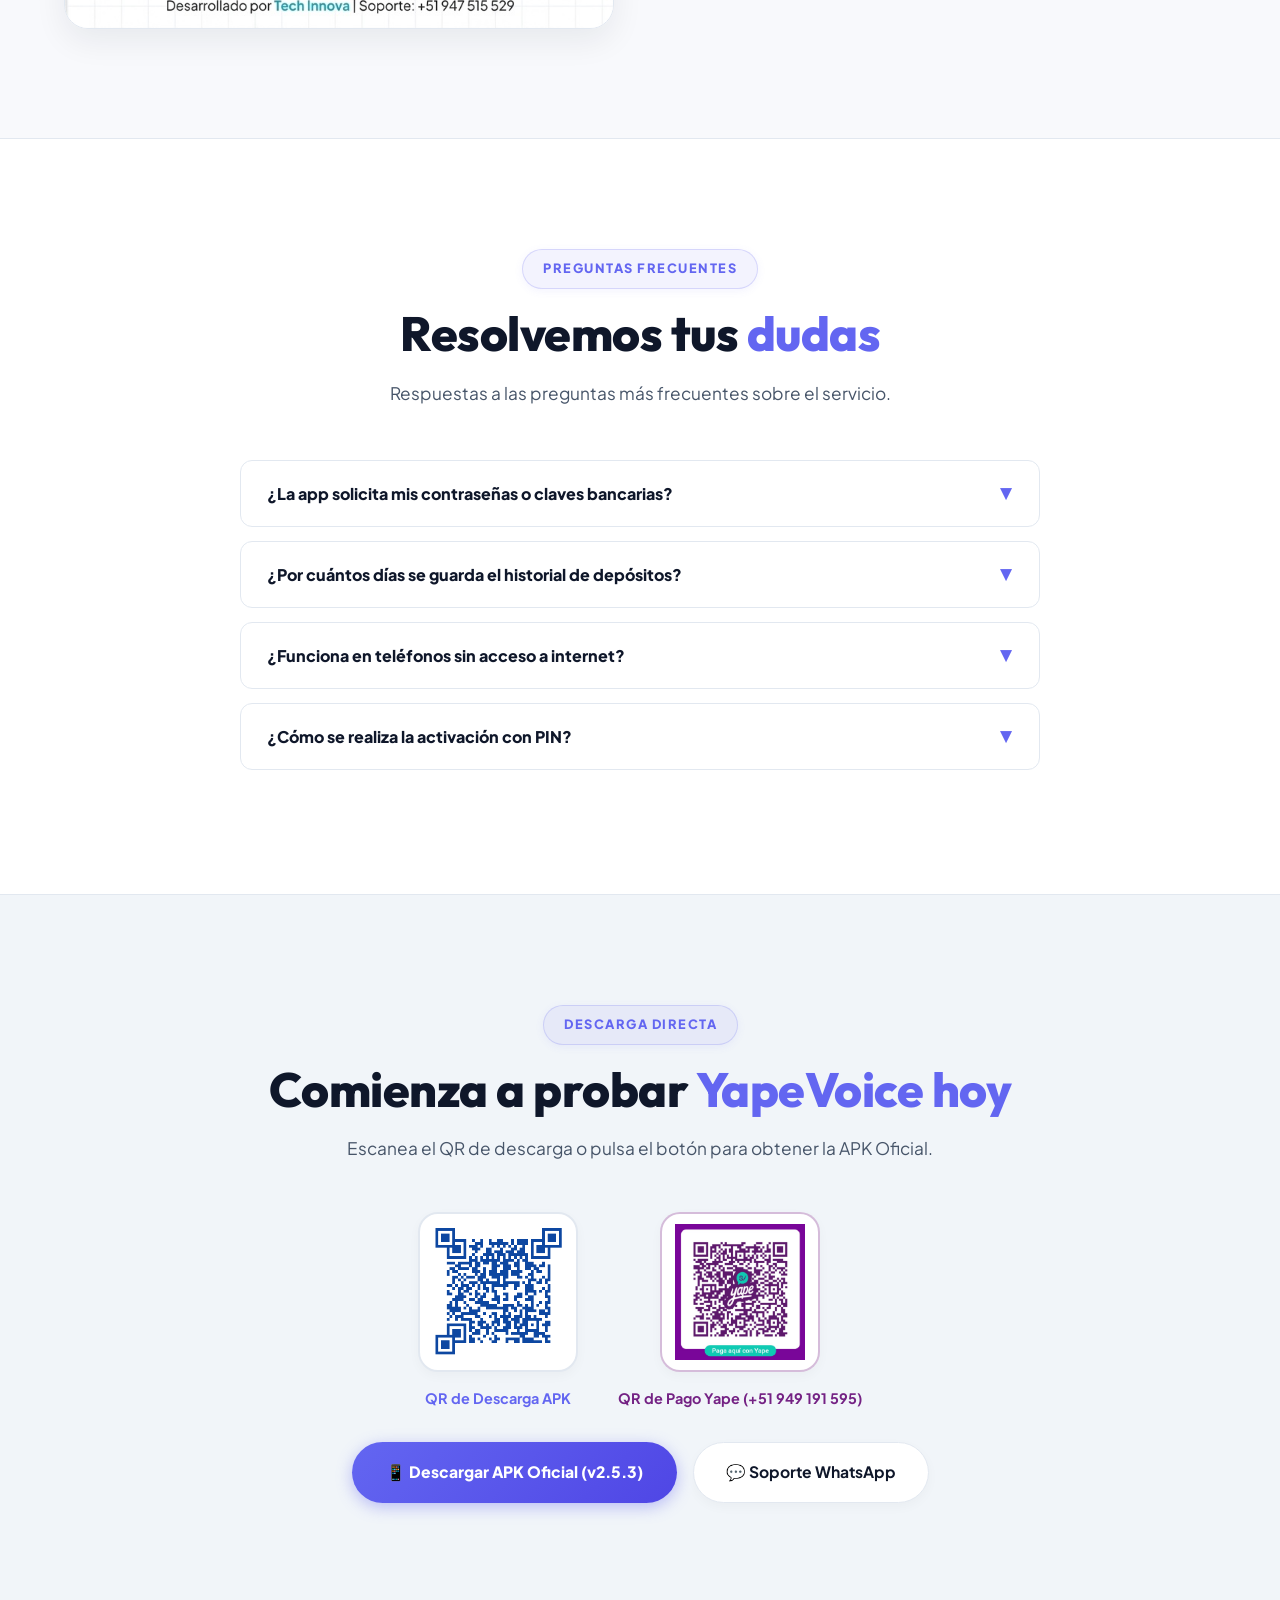
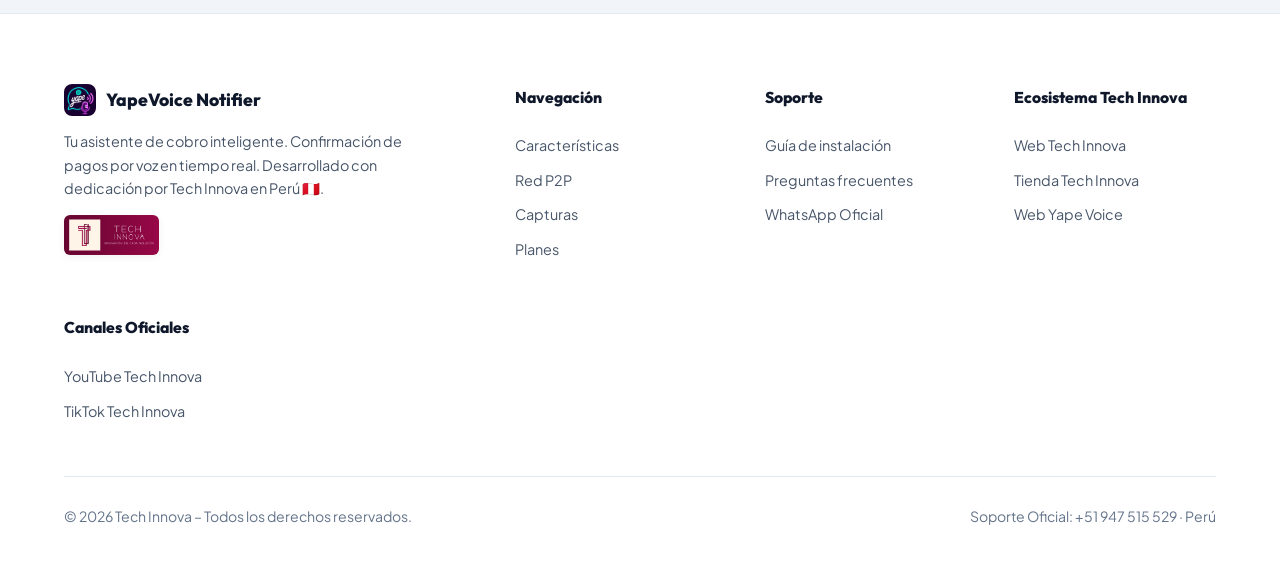
==== commit fc882e30: "Hide Admin APK from public website while preserving binary in repository" ====
--- a/index.html
+++ b/index.html
@@ -1968,8 +1968,7 @@
         </div>
 
         <div style="display: flex; justify-content: center; gap: 16px; flex-wrap: wrap;" class="reveal delay-3">
-            <a href="apks/YapeVoice_Notifier_v2.5.3_Cliente.apk" download="YapeVoice_Notifier_v2.5.3_Cliente.apk" class="btn-primary" style="box-shadow: 0 4px 16px rgba(99, 102, 241, 0.4);">📱 Descargar APK Usuario (v2.5.3)</a>
-            <a href="apks/YapeVoice_Notifier_v2.5.3_Admin.apk" download="YapeVoice_Notifier_v2.5.3_Admin.apk" class="btn-secondary" style="border-color: rgba(116, 34, 132, 0.4); color: var(--primary-purple);">👥 Descargar APK Admin (v2.5.3)</a>
+            <a href="apks/YapeVoice_Notifier_v2.5.3_Cliente.apk" download="YapeVoice_Notifier_v2.5.3_Cliente.apk" class="btn-primary" style="box-shadow: 0 4px 16px rgba(99, 102, 241, 0.4);">📱 Descargar APK Oficial (v2.5.3)</a>
             <a href="https://wa.me/51947515529?text=Hola%2C%20deseo%20asistencia%20para%20probar%20YapeVoice%20Notifier" target="_blank" class="btn-secondary">💬 Soporte WhatsApp</a>
         </div>
     </div>
